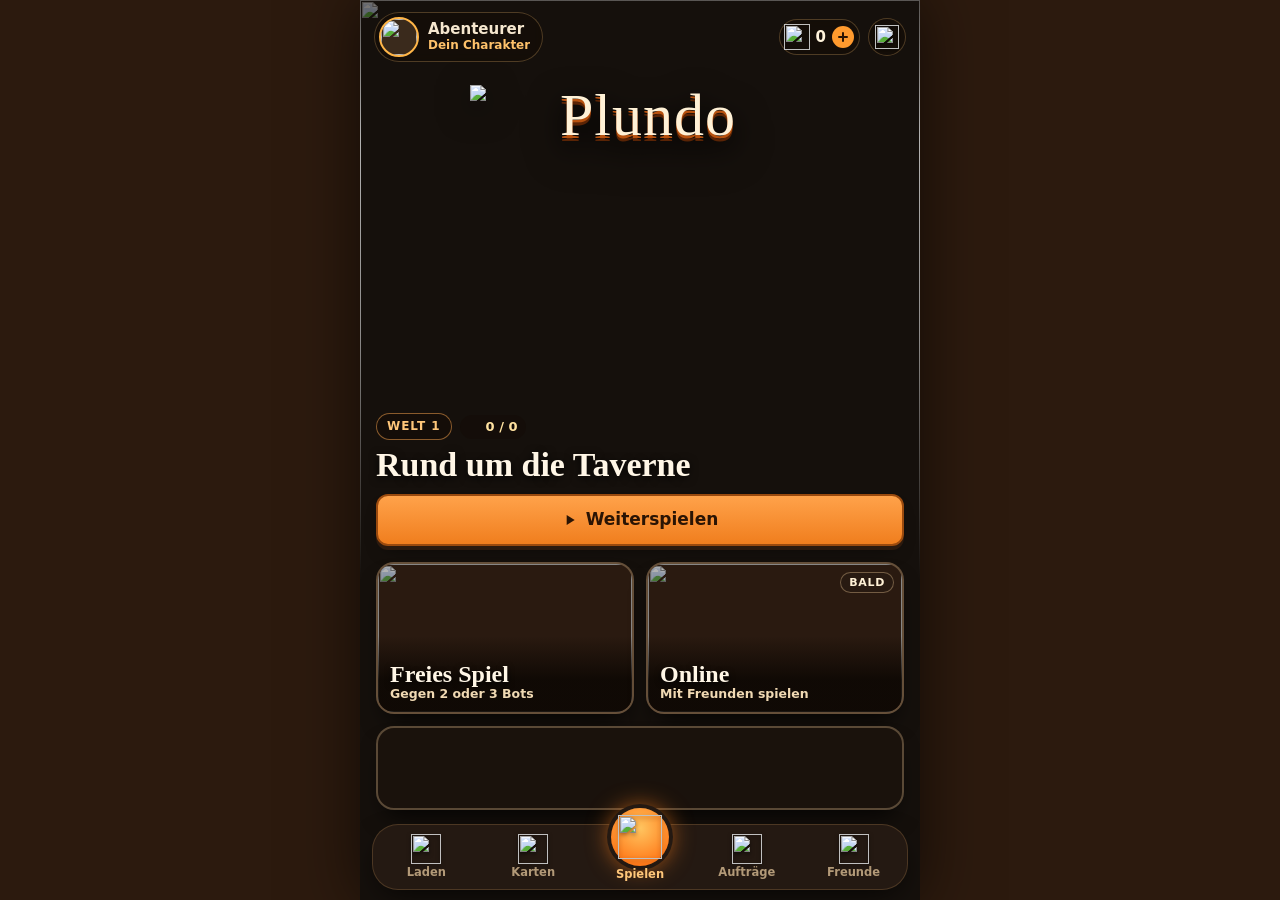
==== spiel/index.html @ a1816942 "Storymodus PC: höchstens drei Welten nebeneinander, Rest per Scrollen; Tablet im Querformat nutzt di" ====
<!DOCTYPE html>
<html lang="de">
<head>
<meta charset="utf-8">
<meta name="viewport" content="width=device-width, initial-scale=1, viewport-fit=cover">
<script>
/* Tablet im Querformat: so tun, als wäre der Bildschirm 1400 px breit, dann greift die PC-Ansicht und alles wird passend verkleinert.
   Hochformat und Handys bleiben bei der normalen Breite. Zum Abschalten: localStorage loota.tabpc = "0" */
(function () {
  var m = document.querySelector('meta[name=viewport]'), base = m.content;
  function fit() {
    var off = false; try { off = localStorage.getItem('loota.tabpc') === '0'; } catch (e) {}
    var s1 = Math.min(screen.width, screen.height), s2 = Math.max(screen.width, screen.height);
    var tablet = !off && matchMedia('(pointer: coarse)').matches && s1 >= 600 && s2 >= 900 && s2 < 1400;
    var land = matchMedia('(orientation: landscape)').matches;
    var want = tablet && land ? 'width=1400, viewport-fit=cover' : base;
    if (m.content !== want) m.content = want;
    document.documentElement.classList.toggle('tabpc', tablet && land);
  }
  fit(); addEventListener('orientationchange', function () { setTimeout(fit, 60); }); addEventListener('resize', fit);
})();
</script>
<meta name="theme-color" content="#15100c">
<meta name="mobile-web-app-capable" content="yes">
<meta name="apple-mobile-web-app-capable" content="yes">
<meta name="apple-mobile-web-app-status-bar-style" content="black-translucent">
<meta name="apple-mobile-web-app-title" content="Plundo">
<meta name="description" content="Fantasy-Kartenspiel gegen Bots: Monster besiegen, Beute machen, Stufe 10 erreichen.">
<link rel="manifest" href="manifest.webmanifest">
<link rel="icon" type="image/png" href="app-icons/icon-192.png">
<link rel="apple-touch-icon" href="app-icons/apple-touch-icon.png">
<title>Plundo</title>
<link rel="stylesheet" href="css/app.css">
</head>
<body>
<div id="app">
  <nav class="wnav" id="wnav" aria-label="Bereiche" hidden></nav>
  <div class="tide" aria-hidden="true"><i></i></div>

  <!-- ============ Startbildschirm ============ -->
  <section id="scr-title" class="screen" aria-label="Startbildschirm">
    <div class="t-hero" aria-hidden="true"><img id="t-map" src="art/karte-welt1.webp" alt=""></div>
    <canvas id="motes" aria-hidden="true"></canvas>
    <header class="t-top">
      <button class="t-me" type="button" data-go="profile" aria-label="Dein Charakter"><span class="t-pt" id="t-pt"><img src="icons/portrait-du.png" alt=""></span><span class="t-who"><b id="t-name">Abenteurer</b><small id="t-title">Dein Charakter</small></span></button>
      <div class="t-right">
        <button class="t-coins" type="button" data-go="shop" aria-label="Münzen, zum Krämerladen"><img src="icons/muenze-voll.png" alt=""><b id="shop-info">0</b><span class="t-plus" aria-hidden="true"><svg viewBox="0 0 12 12"><path d="M6 2v8M2 6h8" /></svg></span></button>
        <button class="t-gear" type="button" data-go="settings" aria-label="Optionen"><img src="icons/nav-optionen.png" alt=""></button>
      </div>
    </header>
    <h1 class="t-logo"><img src="art/logo-plundo.webp" alt="Plundo" width="1158" height="530"></h1>
    <div class="t-dots" id="t-dots" aria-hidden="true"></div>
    <section class="t-story" aria-label="Storymodus">
      <div class="t-chips"><span class="t-world" id="t-world">Welt 1</span><span class="t-stars"><img src="icons/stern-voll.png" alt=""><b id="t-stars">0 / 0</b></span></div>
      <button class="t-wbtn" type="button" data-go="story"><span class="t-wname" id="t-wname">Rund um die Taverne</span><span class="t-next" id="story-info"></span></button>
      <button class="t-cta" type="button" data-go="storygo"><svg viewBox="0 0 24 24" aria-hidden="true"><path d="M7 4.5v15l12-7.5z" /></svg><span id="t-cta">Weiterspielen</span></button>
    </section>
    <div class="t-modes" role="radiogroup" aria-label="Spielauswahl: mit dem Spielen-Knopf unten starten">
      <button class="t-card" type="button" role="radio" data-mode="free" aria-checked="true">
        <span class="tc-art tc-free" aria-hidden="true"><img src="art/kachel-frei.webp" alt=""></span>
        <span class="tc-check" aria-hidden="true"><svg viewBox="0 0 24 24"><path d="M5 12.5l4.5 4.5L19 7.5" /></svg></span>
        <span class="tc-txt"><b>Freies Spiel</b><small id="free-info">Gegen 2 oder 3 Bots</small></span>
      </button>
      <button class="t-card" type="button" role="radio" data-mode="online" aria-checked="false">
        <span class="tc-art tc-online" aria-hidden="true"><img src="art/kachel-online.webp" alt=""></span>
        <span class="tc-check" aria-hidden="true"><svg viewBox="0 0 24 24"><path d="M5 12.5l4.5 4.5L19 7.5" /></svg></span>
        <span class="tc-badge">Bald</span>
        <span class="tc-txt"><b>Online</b><small>Mit Freunden spielen</small></span>
      </button>
    </div>
    <button class="t-daily" type="button" data-go="daily" id="t-daily"></button>
    <div class="hub" id="t-hub" hidden></div>
    <nav class="t-nav" aria-label="Bereiche">
      <button type="button" data-go="shop"><img src="icons/nav-laden.png" alt="">Laden</button>
      <button type="button" data-go="cards"><img src="icons/nav-karten.png" alt="">Karten</button>
      <button type="button" class="on" data-go="playnow" id="tn-play" aria-label="Spielen: Freies Spiel starten"><span class="tn-play"><img src="icons/phase-tuer.png" alt=""></span>Spielen</button>
      <button type="button" data-go="daily"><span class="tn-dot" id="tn-daily" hidden></span><img src="icons/nav-auftraege.png" alt="">Aufträge</button>
      <button type="button" data-go="online"><img src="icons/nav-freunde.png" alt="">Freunde</button>
    </nav>
  </section>

  <!-- ============ Storymodus ============ -->
  <section id="scr-story" class="screen" aria-label="Storymodus" hidden>
    <header class="bar"><button class="iconbtn" type="button" data-back aria-label="Zurück"><svg viewBox="0 0 24 24"><path d="M15 5l-7 7 7 7" /></svg></button><h2>Storymodus</h2><span class="st-coins" id="st-coins"></span></header>
    <div class="content st-content"><div class="panel st-head" id="st-head"></div><div class="smap" id="st-map"></div></div>
    <aside class="st-side" id="st-side" aria-label="Station"></aside>
  </section>

  <!-- ============ Freies Spiel ============ -->
  <section id="scr-setup" class="screen" aria-label="Freies Spiel" hidden>
    <header class="bar"><button class="iconbtn" type="button" data-back aria-label="Zurück"><svg viewBox="0 0 24 24"><path d="M15 5l-7 7 7 7" /></svg></button><h2>Freies Spiel</h2></header>
    <div class="content">
      <div class="panel">
        <h3 class="lbl">Mitspieler</h3>
        <div class="seg big" data-set="bots">
          <button type="button" data-v="2"><span class="pts"><img src="icons/portrait-berta.png" alt=""><img src="icons/portrait-kalle.png" alt=""></span>2 Bots</button>
          <button type="button" data-v="3"><span class="pts"><img src="icons/portrait-berta.png" alt=""><img src="icons/portrait-kalle.png" alt=""><img src="icons/portrait-uschi.png" alt=""></span>3 Bots</button>
        </div>
        <div class="foes" id="setup-foes"></div>
      </div>
      <div class="panel">
        <h3 class="lbl">Schwierigkeit</h3>
        <div class="seg" data-set="diff">
          <button type="button" data-v="gemuetlich">Gemütlich</button>
          <button type="button" data-v="normal">Normal</button>
          <button type="button" data-v="gnadenlos">Gnadenlos</button>
        </div>
        <p class="hint" id="diff-hint"></p>
      </div>
      <div class="panel">
        <h3 class="lbl">Länge der Partie</h3>
        <label class="slider goal"><span>Gewonnen hat, wer zuerst <b id="goal-val">Stufe 10</b> erreicht</span><input type="range" min="2" max="10" step="1" data-range="goal" aria-label="Siegstufe"></label>
        <p class="hint" id="goal-hint"></p>
      </div>
      <div class="panel">
        <h3 class="lbl">Deck</h3>
        <button type="button" class="btn deckbtn" data-go="cards" id="setup-deck">Empfohlen</button>
      </div>
      <div class="panel s-tisch">
        <h3 class="lbl">Spieltisch</h3>
        <div class="st-pick" id="setup-table"></div>
      </div>
      <div class="panel">
        <h3 class="lbl">Tempo der Bots</h3>
        <div class="seg" data-set="speed">
          <button type="button" data-v="manuell">Manuell</button>
          <button type="button" data-v="langsam">Langsam</button>
          <button type="button" data-v="normal">Normal</button>
          <button type="button" data-v="schnell">Schnell</button>
        </div>
      </div>
      <div class="panel">
        <h3 class="lbl">Lernhilfen</h3>
        <div class="trow"><span>Zug-Empfehlung<small>Schlägt dir bei jeder Entscheidung einen Zug vor.</small></span><button class="switch" type="button" role="switch" data-toggle="advice" aria-label="Zug-Empfehlung"></button></div>
        <div class="trow"><span>Tipps und Regeln<small>Erklärt in den Notizen, welche Regel gerade greift.</small></span><button class="switch" type="button" role="switch" data-toggle="coach" aria-label="Tipps und Regeln"></button></div>
      </div>
    </div>
    <div class="footbtn"><button class="btn primary" type="button" data-go="start">Los geht’s!</button></div>
  </section>

  <!-- ============ Spiel ============ -->
  <section id="scr-game" class="screen" aria-label="Spiel" hidden>
    <header class="topbar">
      <button class="iconbtn" type="button" data-go="pause" aria-label="Menü"><svg viewBox="0 0 24 24"><path d="M4 7h16M4 12h16M4 17h16" /></svg></button>
      <div class="tb-mid" id="tb-mid" role="status"><b class="tb-title" id="tb-title"></b><i class="tb-tide" id="tb-tide" aria-hidden="true" hidden></i><i class="tb-sep" aria-hidden="true"></i><div class="phasedots" id="phasedots"></div></div>
      <button class="iconbtn" type="button" data-go="log" aria-label="Spielleiter-Notizen"><svg viewBox="0 0 24 24"><path d="M7 3h9l3 3v15H7z M10 9h6 M10 13h6 M10 17h4" /></svg><span class="badge" id="log-badge" hidden></span></button>
      <button class="iconbtn" type="button" data-go="sound" aria-label="Ton an oder aus" id="btn-sound"></button>
    </header>
    <div class="opps" id="opps"></div>
    <div class="table" id="table"></div>
    <div class="act" id="act" aria-live="polite"></div>
    <div class="mebar" id="mebar"></div>
    <div class="hand" id="hand" aria-label="Deine Hand"></div>
    <div class="wopps" id="wopps" aria-label="Gegner"></div>
    <aside class="wlog" id="wlog" aria-label="Spielleiter-Notizen"></aside>
    <aside class="wside" aria-label="Deine Figur"><div id="wfight"></div><div id="wme"></div></aside>
    <div class="wpile" id="wpile"></div>
    <div class="tide gtide" aria-hidden="true"><i></i></div>
    <div class="gphase" id="gphase" aria-label="Phasen deines Zugs"></div>
    <div class="gdeck" id="gdeck"></div>
    <div class="geq" id="geq" aria-label="Deine Ausrüstung"></div>
    <div class="gme" id="gme"></div>
    <div class="wprev" id="wprev" aria-hidden="true"></div>
    <div class="tutdim" id="tutdim" hidden><i></i></div>
    <div class="tutor" id="tutor" hidden aria-live="polite"></div>
  </section>

  <!-- ============ Einstellungen ============ -->
  <section id="scr-settings" class="screen" aria-label="Einstellungen" hidden>
    <header class="bar"><button class="iconbtn" type="button" data-back aria-label="Zurück"><svg viewBox="0 0 24 24"><path d="M15 5l-7 7 7 7" /></svg></button><h2>Optionen</h2></header>
    <div class="content">
      <div class="panel s-klang">
        <h3 class="lbl">Klang</h3>
        <div class="trow"><span>Musik</span><button class="switch" type="button" role="switch" data-toggle="music" aria-label="Musik"></button></div>
        <label class="slider"><span>Lautstärke Musik</span><input type="range" min="0" max="1" step="0.05" data-range="mvol" aria-label="Lautstärke Musik"></label>
        <div class="trow"><span>Soundeffekte</span><button class="switch" type="button" role="switch" data-toggle="sfx" aria-label="Soundeffekte"></button></div>
        <label class="slider"><span>Lautstärke Effekte</span><input type="range" min="0" max="1" step="0.05" data-range="svol" aria-label="Lautstärke Effekte"></label>
        <div class="trow" id="row-vibrate"><span>Vibration</span><button class="switch" type="button" role="switch" data-toggle="vibrate" aria-label="Vibration"></button></div>
        <p class="hint">Am iPhone schaltet der Lautlos-Schalter auch die Musik der App stumm.</p>
      </div>
      <div class="panel s-spiel">
        <h3 class="lbl">Spiel</h3>
        <div class="trow"><span>Tempo der Bots</span></div>
        <div class="seg" data-set="speed">
          <button type="button" data-v="manuell">Manuell</button>
          <button type="button" data-v="langsam">Langsam</button>
          <button type="button" data-v="normal">Normal</button>
          <button type="button" data-v="schnell">Schnell</button>
        </div>
        <div class="trow"><span>Zug-Empfehlung</span><button class="switch" type="button" role="switch" data-toggle="advice" aria-label="Zug-Empfehlung"></button></div>
        <div class="trow"><span>Tipps und Regeln</span><button class="switch" type="button" role="switch" data-toggle="coach" aria-label="Tipps und Regeln"></button></div>
        <div class="trow"><span>Handkarten der Bots zeigen<small>Zum Lernen, wie die Bots denken.</small></span><button class="switch" type="button" role="switch" data-toggle="open" aria-label="Handkarten der Bots zeigen"></button></div>
        <div class="trow"><span>Effekte reduzieren<small>Weniger Bewegung und Animationen.</small></span><button class="switch" type="button" role="switch" data-toggle="reduce" aria-label="Effekte reduzieren"></button></div>
      </div>
      <div class="panel s-stand">
        <h3 class="lbl">Spielstand</h3>
        <p class="hint" id="save-info">Kein gespeichertes Spiel.</p>
        <button class="btn small danger" type="button" data-go="delsave">Spielstand löschen</button>
      </div>
      <div class="panel s-test">
        <h3 class="lbl">Testphase</h3>
        <div class="trow"><span>Stationen überspringen</span><button class="switch" type="button" role="switch" data-toggle="test" aria-label="Stationen überspringen"></button></div>
        <p class="hint">Im Storymodus bekommt jede Station einen Knopf zum Überspringen, auch gesperrte. Übersprungene Stationen zählen mit allen Sternen.</p>
        <button class="btn small danger" type="button" data-go="resetstory">Storymodus zurücksetzen</button>
        <div class="trow"><span>Auftrags-Serie<small id="cheat-streak">Aktuell 0 Tage</small></span></div>
        <div class="btnrow2"><button class="btn small" type="button" data-go="streakplus">Serie +1 Tag</button><button class="btn small" type="button" data-go="streakreset">Serie auf 0</button></div>
        <p class="hint">Am 3. Tag gibt es eine Holztruhe, alle 7 Tage eine Goldtruhe. So kannst du die Truhen ausprobieren.</p>
        <div class="trow"><span>Kaufwelten<small id="cheat-buy">Noch nichts freigeschaltet</small></span></div>
        <div class="btnrow2"><button class="btn small" type="button" data-go="unlockall">Alles freischalten</button><button class="btn small" type="button" data-go="buyreset">Käufe zurücksetzen</button></div>
        <div class="trow"><span>Krämerladen<small>Würfelt das heutige Angebot neu</small></span><button class="btn small" type="button" data-go="shopreroll">Neu bestücken</button></div>
        <p class="hint">„Alles freischalten“ kauft alle Welten, schließt jede Station mit allen Sternen ab und schaltet Decks, Tische, Musik, Titel, Rahmen und Porträts frei. Zurück geht es mit „Storymodus zurücksetzen“ und „Käufe zurücksetzen“.</p>
      </div>
      <div class="panel about">
        <h3 class="lbl">Über die App</h3>
        <p>Plundo <span id="app-version"></span>. Ein Hobbyprojekt: Alle Karten, Texte, Grafiken und Klänge sind eigens für dieses Spiel entstanden.</p>
        <p id="install-hint" class="hint"></p>
        <button class="btn small" type="button" id="btn-install" hidden>Als App installieren</button>
        <p class="legal-links"><a href="../datenschutz.html">Datenschutz</a> · <a href="../impressum.html">Impressum</a></p>
      </div>
      <div class="panel s-konto">
        <h3 class="lbl">Konto</h3>
        <button type="button" class="set-acct" id="set-acct" data-acct="open"></button>
      </div>
    </div>
  </section>

  <!-- ============ Regeln ============ -->
  <section id="scr-shop" class="screen" aria-label="Krämerladen" hidden>
    <header class="bar"><button class="iconbtn" type="button" data-back aria-label="Zurück"><svg viewBox="0 0 24 24"><path d="M15 5l-7 7 7 7" /></svg></button><h2>Krämerladen</h2></header>
    <div class="content shoppage" id="shop-page"></div>
  </section>
  <section id="scr-rules" class="screen" aria-label="Spielregeln" hidden>
    <header class="bar"><button class="iconbtn" type="button" data-back aria-label="Zurück"><svg viewBox="0 0 24 24"><path d="M15 5l-7 7 7 7" /></svg></button><h2>Spielregeln</h2></header>
    <div class="content rules">
      <div class="rules-side">
      <div class="panel quizcta"><div><b>Probespiel mit Hilde</b><span>Eine kurze Übungspartie, in der Hilde jeden Schritt erklärt.</span></div><button class="btn" type="button" data-go="tutorial">Starten</button></div>
      <div class="panel quizcta"><div><b>Regel-Quiz</b><span>Zehn Fragen: Wie sicher sitzen die Regeln?</span></div><button class="btn primary" type="button" data-go="quiz">Starten</button></div>
      <div class="rules-search panel"><label class="rs-label" for="rules-q">Regel nachschlagen</label><input id="rules-q" class="rs-input" type="search" placeholder="z. B. Rucksack, Gleichstand, Kobold" autocomplete="off" enterkeyhint="search"><p class="rs-none hint" hidden>Dazu steht hier nichts. Versuch ein anderes Wort.</p></div>
      <nav class="rules-toc" id="rules-toc" aria-label="Inhalt"></nav>
      </div>
      <div class="rules-main">
<details class="rule panel" open data-k="schnellstart überblick ziel kurz"><summary>Schnellstart</summary><div class="rule-body">
      <p>Wer zuerst <b>Stufe 10</b> erreicht, gewinnt. Die letzte Stufe gibt es nur für einen <b>Sieg über ein Monster</b>.</p>
      <p>In jedem Zug öffnest du eine Tür. Dahinter wartet oft ein Monster. Ist deine <b>Kampfstärke höher</b> als das Monster, steigst du auf und bekommst Schätze. Sonst musst du weglaufen.</p>
      <p>Mit Gegenständen wirst du stärker, mit Volk und Klasse bekommst du Fähigkeiten. Die anderen dürfen dir in jedem Kampf dazwischenfunken, und du ihnen.</p>
      <p>Alle starten auf Stufe 1 als Mensch ohne Klasse. Die Starthand wird <b>gedraftet</b>: Jeder bekommt 4 Türkarten, nimmt eine davon und gibt den Rest weiter, bis jeder 4 hat. Danach geht es genauso mit 4 Schatzkarten in die andere Richtung. Völker, Klassen und Gegenstände darfst du sofort auslegen.</p></div></details>
<details class="rule panel" data-k="zug phase tür öffnen monster herausfordern raum durchsuchen trinkgeld handkarten limit"><summary>Dein Zug</summary><div class="rule-body"><ol class="phase-list">
        <li><div><b>Tür öffnen.</b> Die oberste Türkarte wird offen aufgedeckt. Monster: sofort Kampf. Fluch: trifft dich sofort. Alles andere kommt auf die Hand.</div></li>
        <li><div><b>Monster herausfordern.</b> Kein Kampf hinter der Tür? Dann darfst du ein Monster von deiner Hand bekämpfen.</div></li>
        <li><div><b>Raum durchsuchen.</b> Wenn du nicht gekämpft hast: 1 Türkarte verdeckt auf die Hand.</div></li>
        <li><div><b>Abgabe.</b> Mehr als 5 Handkarten? Den Überschuss bekommt, wer die niedrigste Stufe hat. Haben das mehrere, wird reihum verteilt. Bist du selbst (mit) am niedrigsten, legst du ihn ab.</div></li>
      </ol>
      <p class="hint">Gegenstände im Rucksack zählen nicht als Handkarten. Lege vor der Abgabe aus, was du behalten willst.</p></div></details>
<details class="rule panel" data-k="kampf kampfstärke gleichstand sieg schätze stufe monsterstärke"><summary>Kampf</summary><div class="rule-body"><ul>
        <li><b>Kampfstärke</b> = Stufe + Boni der ausgerüsteten Gegenstände + Einmal-Effekte. Der Rucksack zählt nicht.</li>
        <li><b>Monsterstärke</b> = Stufe + Launen + Boni des Monsters (z. B. „+2 gegen Elfen“) + Einmal-Gegenstände für das Monster.</li>
        <li>Höher als das Monster: Sieg. <b>Gleichstand ist eine Niederlage.</b></li>
        <li>Sieg: meist 1 Stufe (große Monster 2) und so viele Schätze, wie auf der Karte stehen. Allein ziehst du sie verdeckt.</li>
        <li>Mehrere Monster in einem Kampf: Stufen und Schätze zählen zusammen.</li>
      </ul></div></details>
<details class="rule panel" data-k="hilfe helfer beute schätze teilen abwechselnd wählen angebot"><summary>Hilfe holen und Beute teilen</summary><div class="rule-body"><ul>
        <li>Genau <b>1 Mitspieler</b> darf helfen, meist gegen ein Angebot an Schätzen. Seine Kampfstärke zählt dazu.</li>
        <li>Aufsteigen tust nur du.</li>
        <li>Mit Helfer werden die Schätze <b>offen</b> gezogen. Der <b>Helfer wählt zuerst</b>, dann wählt ihr abwechselnd, bis er die abgemachte Zahl hat. Der Rest gehört dir.</li>
        <li>Monster-Boni gelten auch, wenn nur der Helfer betroffen ist. Ein Elf als Helfer macht die Stechmücken also stärker.</li>
        <li>Verliert ihr, muss auch der Helfer weglaufen.</li>
      </ul></div></details>
<details class="rule panel" data-k="eingreifen launen stinksauer winzig riesenhaft einmal gegenstände trank hinterhalt monster fremder kampf"><summary>Eingreifen</summary><div class="rule-body"><ul>
        <li>In jeden Kampf dürfen alle eingreifen, auch in fremde.</li>
        <li><b>Launen</b> (z. B. „Stinksauer“, „Winzig“) spielt jeder auf ein Monster. Sie ändern seine Stärke und meist auch die Zahl der Schätze.</li>
        <li><b>Einmal-Gegenstände</b> (Tränke & Co.) gehen direkt von der Hand, für eine Seite deiner Wahl. Manche nur für die kämpfende Seite.</li>
        <li><b>Hinterhalt:</b> Zusammen mit einem Monster von deiner Hand in einen fremden Kampf spielen. Das Monster kämpft mit.</li>
        <li>Flüche von der Hand gehen jederzeit, auf jeden.</li>
        <li>Nach einem Eingriff darf die kämpfende Seite reagieren.</li>
      </ul></div></details>
<details class="rule panel" data-k="weglaufen flucht würfel pech niederlage nebelpulver verfolgt niemanden"><summary>Weglaufen und Pech</summary><div class="rule-body"><ul>
        <li>Verloren? Jeder Beteiligte würfelt <b>pro Monster</b> einen W6. <b>Ab 5</b> entkommst du.</li>
        <li>Gegenstände, Monster und Weltregeln ändern den Wurf.</li>
        <li>„Verfolgt niemanden bis Stufe X“: Bis zu dieser Stufe entkommst du ohne Würfeln.</li>
        <li><b>Nebelpulver:</b> Du entkommst ohne Würfeln, vor allen Monstern des Kampfes.</li>
        <li>Misslingt die Flucht, trifft dich das <b>Pech</b> auf der Monsterkarte.</li>
        <li>Unter Stufe 1 kann niemand fallen.</li>
      </ul></div></details>
<details class="rule panel" data-k="ausrüstung rucksack anlegen kopf rüstung schuhe hände sperrig sperrige gegenstände voll"><summary>Ausrüstung und Rucksack</summary><div class="rule-body"><ul>
        <li>Gleichzeitig nutzbar: 1 Kopfbedeckung, 1 Rüstung, 1 Schuhwerk und 2 Hände (zwei Einhand- oder ein Zweihand-Gegenstand). Gegenstände ohne Platz: beliebig viele.</li>
        <li><b>Sperrige Gegenstände:</b> nur einer, Zwerge dürfen beliebig viele haben. Das gilt für Ausrüstung und Rucksack zusammen.</li>
        <li>Was du gerade nicht nutzt, kommt in den <b>Rucksack</b>: höchstens <b>3 Gegenstände</b>, beim Zwerg 5. Dort bringt es keinen Bonus.</li>
        <li>Belegst du einen Platz neu, wandert der alte Gegenstand in den Rucksack. Ist der voll, kommt er auf die Hand.</li>
        <li>Manche Gegenstände wirken nur mit dem passenden Volk oder der passenden Klasse.</li>
        <li>Anlegen und Tauschen nur im eigenen Zug und nicht im Kampf.</li>
      </ul></div></details>
<details class="rule panel" data-k="verkaufen gold goldbeutel 1000 stufe kaufen wechselgeld kobold hehler"><summary>Verkaufen und Goldbeutel</summary><div class="rule-body"><ul>
        <li>Gegenstände und Einmal-Gegenstände kannst du verkaufen. Der Wert steht auf der Karte.</li>
        <li>Je <b>1.000 Gold</b> gibt es <b>1 Stufe</b>.</li>
        <li>Was übrig bleibt, kommt in deinen <b>Goldbeutel</b> und zählt beim nächsten Verkauf mit.</li>
        <li>Nur im eigenen Zug, nicht im Kampf, und nie für die Siegstufe.</li>
        <li>Kobolde bekommen einmal pro Zug 200 Gold extra. Hehler verkaufen auch Flüche und Launen, für je 200 Gold.</li>
      </ul></div></details>
<details class="rule panel" data-k="stufenkarte stufenkarten siegstufe stufe 10 9"><summary>Stufenkarten und Siegstufe</summary><div class="rule-body"><ul>
        <li>Eine Stufenkarte bringt 1 Stufe. Spielen darfst du sie im eigenen Zug, nicht im Kampf.</li>
        <li>Verkaufen, Stufenkarten und die Pilzpfanne bringen dich höchstens auf Stufe 9.</li>
        <li>Die letzte Stufe gibt es nur für einen Monstersieg. In Boss-Stationen gewinnt, wer den Boss besiegt.</li>
      </ul></div></details>
<details class="rule panel" data-k="fluch flüche verdeckt offen glücksamulett"><summary>Flüche</summary><div class="rule-body"><ul>
        <li>Beim Öffnen der Tür aufgedeckt: Der Fluch trifft dich.</li>
        <li>Verdeckt gezogen (Raum durchsuchen, Schätze): Er kommt auf deine Hand. Du darfst ihn jederzeit auf irgendwen spielen.</li>
        <li>Verlangt der Fluch etwas, das das Opfer nicht hat, passiert nichts.</li>
        <li>Das <b>Glücksamulett</b> wehrt einen Fluch ab.</li>
      </ul></div></details>
<details class="rule panel" data-k="tod tot sterben"><summary>Tod</summary><div class="rule-body"><p>Du behältst Stufe, Volk und Klasse. Deine Handkarten werden abgelegt. Von deinen Gegenständen nimmt sich <b>jeder andere einen</b>, die höchste Stufe zuerst; der Rest wird abgelegt. Zu Beginn deines nächsten Zuges ziehst du 4 Tür- und 4 Schatzkarten.</p></div></details>
<details class="rule panel" data-k="völker volk klassen klasse fähigkeit elf zwerg kobold mensch krieger zauberer hehler exorzist pirat gegenzauber"><summary>Völker und Klassen</summary><div class="rule-body"><p>Höchstens 1 Volk und 1 Klasse, jederzeit ablegbar. Eine neue Karte ersetzt die alte. Ohne Volkskarte bist du Mensch, ohne Fähigkeit.</p>
      <table class="rc-table"><thead><tr><th>Karte</th><th>Was sie kann</th></tr></thead><tbody>
        <tr><td>Elf</td><td>Scharfe Augen: Durchsuchst du den Raum, ziehst du 2 Karten und behältst 1.</td></tr>
        <tr><td>Zwerg</td><td>Beliebig viele Sperrige Gegenstände. Rucksack 5 statt 3.</td></tr>
        <tr><td>Kobold</td><td>Feilschen: Einmal pro Zug bringt ein Verkauf 200 Gold extra.</td></tr>
        <tr><td>Krieger</td><td>Allein stark: Ohne Helfer +3 im Kampf.</td></tr>
        <tr><td>Zauberer</td><td>Gegenzauber: Einmal pro Kampf 2 Karten abwerfen und eine Laune oder einen Einmal-Gegenstand gegen dich aufheben. Nach einem misslungenen Fluchtwurf bis zu 3 Karten abwerfen, je +1.</td></tr>
        <tr><td>Hehler</td><td>Verkauft auch Flüche und Launen, für je 200 Gold.</td></tr>
        <tr><td>Exorzist</td><td>Gegen Untote +3. Untote verfolgen ihn beim Weglaufen nie.</td></tr>
        <tr><td>Pirat</td><td>Nur auf hoher See. Gewinnt er ohne Helfer, zieht er 1 Schatz mehr. Bei Seegang gibt er keine Karte ab.</td></tr>
      </tbody></table></div></details>
<details class="rule panel" data-k="tipps tipp strategie"><summary>Tipps</summary><div class="rule-body"><ul>
        <li>Rüste alles aus, bevor du die Tür öffnest.</li>
        <li>Fordere nur Monster heraus, die du mit Puffer schlägst. Die anderen greifen ein.</li>
        <li>Hebe Launen und Tränke für den Moment auf, in dem jemand kurz vor Stufe 10 steht.</li>
        <li>Lege vor der Abgabe Gegenstände aus oder in den Rucksack, sonst verschenkst du sie.</li>
        <li>Wer vorne liegt, wird von allen gebremst. Biete Beute an, wenn du Hilfe brauchst.</li>
      </ul></div></details>

      </div>
    </div>
  </section>

  <!-- ============ Charakter ============ -->
  <section id="scr-profile" class="screen" aria-label="Dein Charakter" hidden>
    <header class="bar"><button class="iconbtn" type="button" data-back aria-label="Zurück"><svg viewBox="0 0 24 24"><path d="M15 5l-7 7 7 7" /></svg></button><h2>Dein Charakter</h2></header>
    <div class="content">
      <div class="pf-side">
      <div class="panel pf-hero" id="pf-hero"></div>
      <div class="pf-stats" id="pf-stats"></div>
      <button class="panel pf-acct" id="pf-acct" type="button" data-acct="open"></button>
      <button class="panel pf-shoplink" type="button" data-go="shop"><img src="icons/nav-laden.png" alt=""><span><b>Krämerladen</b><span>Porträts, Rahmen, Titel und Hintergründe gegen Münzen. Jeden Tag ein neues Angebot.</span></span></button>
      <div class="panel pf-sec">
        <label class="lbl" for="pf-name">Profilname</label>
        <input id="pf-name" class="pf-input" type="text" maxlength="16" autocomplete="nickname" spellcheck="false" placeholder="Wie sollen dich die anderen nennen?">
        <p class="hint" id="pf-name-hint">2 bis 16 Zeichen. Später kann das dein Name für Partien gegen andere sein.</p>
      </div>
      </div>
      <div class="pf-main">
      <div class="panel pf-pager" id="pf-filter" role="group" aria-label="Optik nach Herkunft durchblättern"></div>
      <div class="panel pf-sec">
        <h4 class="lbl">Titel</h4>
        <div class="pf-titles" id="pf-titles"></div>
      </div>
      <div class="panel pf-sec">
        <h4 class="lbl">Porträt</h4>
        <div class="pf-grid" id="pf-portraits"></div>
        <p class="hint">Nur die Optik. Volk und Klasse bestimmen im Spiel weiter deine Karten.</p>
      </div>
      <div class="panel pf-sec">
        <h4 class="lbl">Rahmen</h4>
        <div class="pf-frames" id="pf-frames"></div>
      </div>
      <div class="panel pf-sec">
        <h4 class="lbl">Hintergrund</h4>
        <div class="pf-bgs" id="pf-bgs"></div>
        <p class="hint">Liegt hinter deinem Porträt im Spiel, in deinem Profil und hier oben.</p>
      </div>
      </div>
    </div>
  </section>

  <!-- ============ Karten ============ -->
  <section id="scr-cards" class="screen" aria-label="Kartenübersicht" hidden>
    <header class="bar"><button class="iconbtn" type="button" data-back aria-label="Zurück"><svg viewBox="0 0 24 24"><path d="M15 5l-7 7 7 7" /></svg></button><h2>Karten &amp; Deck</h2></header>
    <div class="content"><div class="cd-side"><div class="panel quizcta"><div><b>Regeln und Probespiel</b><span>Wie eine Runde abläuft, Hildes Übungspartie und das Regel-Quiz.</span></div><button class="btn" type="button" data-go="rules">Öffnen</button></div><div class="panel deckp" id="deck-panel"></div></div><div class="cd-main"><div class="chips cfilter" id="card-filter"></div><div class="cgrid" id="card-grid"></div></div></div>
  </section>

  <!-- ============ Quiz ============ -->
  <section id="scr-quiz" class="screen" aria-label="Regel-Quiz" hidden>
    <header class="bar"><button class="iconbtn" type="button" data-back aria-label="Zurück"><svg viewBox="0 0 24 24"><path d="M15 5l-7 7 7 7" /></svg></button><h2>Regel-Quiz</h2></header>
    <div class="content" id="quiz"></div>
  </section>
</div>

<div id="sheetwrap" aria-hidden="true"><div class="backdrop" data-sheetclose></div><div class="sheet" id="sheet" role="dialog" aria-modal="true"></div></div>
<div id="diceov" class="diceov" hidden><img id="dice-img" src="icons/wuerfel-1.png" alt=""><div class="cap" id="dice-cap"></div></div>
<canvas id="fxcanvas" aria-hidden="true"></canvas>

<script src="js/engine.js"></script>
<script src="js/story.js"></script>
<script src="js/audio.js"></script>
<script src="js/ui.js"></script>
<script src="js/cloud.js"></script>
<script src="js/billing.js"></script>
</body>
</html>
---- spiel/css/app.css ----
/* Plundo · Handy-App
   Bildwelt: Tavernentisch aus dunklem Holz, Karten und Tafeln aus Pergament, Messing und Siegellack als Akzente. */
@font-face{font-family:'Grenze Gotisch';src:url(../fonts/grenze-gotisch-latin-700-normal.woff2) format('woff2');font-weight:700;font-display:swap}
@font-face{font-family:'Alegreya Sans';src:url(../fonts/alegreya-sans-latin-400-normal.woff2) format('woff2');font-weight:400;font-display:swap}
@font-face{font-family:'Alegreya Sans';src:url(../fonts/alegreya-sans-latin-500-normal.woff2) format('woff2');font-weight:500;font-display:swap}
@font-face{font-family:'Alegreya Sans';src:url(../fonts/alegreya-sans-latin-700-normal.woff2) format('woff2');font-weight:700;font-display:swap}
@font-face{font-family:'Alegreya Sans';src:url(../fonts/alegreya-sans-latin-800-normal.woff2) format('woff2');font-weight:800;font-display:swap}
@font-face{font-family:'Kalam';src:url(../fonts/kalam-latin-400-normal.woff2) format('woff2');font-weight:400;font-display:swap}
@font-face{font-family:'Kalam';src:url(../fonts/kalam-latin-700-normal.woff2) format('woff2');font-weight:700;font-display:swap}

:root{
  --wood:#4a2f1b; --wood-dark:#2c1a0e;
  --on-wood:#f1e3c4; --on-wood-muted:#cdb48e;
  --paper:#ead9b4; --card:#f6ead0; --card-hi:#fbf3df;
  --ink:#3b2a1c; --muted:#76604b; --line:#c9b088; --edge:#6e4c2c;
  --red:#9e2a22; --red-hi:#b8382c; --gold:#c08f32; --good:#3d6a2a;
  --k-monster:#9e2a22; --k-curse:#6b3a7a; --k-race:#3d6a2a; --k-class:#2f5d7a;
  --k-enh:#b0581c; --k-wander:#7a5230; --k-item:#94690f; --k-oneshot:#2a6b66; --k-levelup:#3a5a9a; --k-amulet:#6d6a1f;
  --display:'Grenze Gotisch', Georgia, serif;
  --body:'Alegreya Sans', 'Segoe UI', system-ui, sans-serif;
  --hand:'Kalam', 'Segoe Print', cursive;
  --or-hi:#ffa24a; --or:#f07e1e; --or-edge:#9a4a0e; --or-ink:#2a1404;
  --pop:var(--display);
  --round:var(--body);
  --sat:env(safe-area-inset-top,0px); --sab:env(safe-area-inset-bottom,0px);
  --sal:env(safe-area-inset-left,0px); --sar:env(safe-area-inset-right,0px);
  color-scheme:light;
}
*{box-sizing:border-box;-webkit-tap-highlight-color:transparent}
html,body{margin:0;height:100%;overflow:hidden;overscroll-behavior:none;background:var(--wood-dark)}
body{font:16px/1.4 var(--body);color:var(--ink);-webkit-user-select:none;user-select:none;-webkit-touch-callout:none;touch-action:manipulation;-webkit-text-size-adjust:100%}
button{font:inherit;color:inherit;cursor:pointer}
img{-webkit-user-drag:none;user-select:none}
[hidden]{display:none!important}

/* Holztisch */
#app{position:fixed;inset:0;max-width:560px;margin:0 auto;overflow:hidden;
  background:linear-gradient(rgba(20,10,4,.10),rgba(20,10,4,.10)), url(../art/hintergrund-tisch.webp) center/cover no-repeat, var(--wood-dark);
  box-shadow:0 0 60px rgba(0,0,0,.6)}
.screen{position:absolute;inset:0;display:flex;flex-direction:column;padding:var(--sat) var(--sar) var(--sab) var(--sal)}
.screen.enter{animation:scrIn .3s ease both}
@keyframes scrIn{from{opacity:0;transform:translateY(14px)}to{opacity:1;transform:none}}

/* Pergament */
.panel,.parch{background-color:var(--card);background-image:radial-gradient(ellipse at 50% 35%, rgba(255,251,238,.8), rgba(255,251,238,0) 65%);border:2px solid var(--edge);border-radius:14px;box-shadow:inset 0 0 30px rgba(140,95,40,.18), 0 3px 0 rgba(0,0,0,.3), 0 14px 26px -14px rgba(0,0,0,.8)}
.panel{padding:14px;margin-bottom:12px}

/* Knöpfe */
.btn{appearance:none;display:flex;flex-direction:column;align-items:center;justify-content:center;gap:1px;width:100%;min-height:52px;padding:12px 16px;border:2px solid var(--edge);border-radius:12px;background:linear-gradient(var(--card-hi),var(--card));color:var(--ink);font:800 17px/1.15 var(--body);text-align:center;box-shadow:0 4px 0 var(--wood-dark), 0 10px 18px -10px rgba(0,0,0,.7);transition:transform .08s, box-shadow .08s}
.btn small{font-size:12px;font-weight:600;color:inherit;opacity:.8}
.btn:active{transform:translateY(3px);box-shadow:0 1px 0 var(--wood-dark)}
.btn.primary{background:linear-gradient(var(--red-hi),var(--red));border-color:#5e1812;color:#fbf3df}
.btn.danger{color:var(--red);border-color:var(--red)}
.btn.ghost{background:rgba(0,0,0,.15);border-style:dashed;border-color:rgba(241,227,196,.5);color:var(--on-wood);box-shadow:none}
.btn.small{min-height:42px;padding:8px 12px;font-size:15px;border-radius:10px;box-shadow:0 3px 0 var(--wood-dark)}
.btn:disabled{opacity:.45}
.btn.rec{outline:3px solid #7cc35a;outline-offset:2px}
.btn:focus-visible,.iconbtn:focus-visible,.mc:focus-visible{outline:3px solid #e5b955;outline-offset:2px}
.iconbtn{position:relative;flex:0 0 auto;width:42px;height:42px;display:grid;place-items:center;border-radius:12px;border:2px solid var(--edge);background:linear-gradient(var(--card-hi),var(--card));box-shadow:0 3px 0 var(--wood-dark);padding:0}
.iconbtn:active{transform:translateY(2px);box-shadow:0 1px 0 var(--wood-dark)}
.iconbtn svg{width:22px;height:22px;fill:none;stroke:var(--ink);stroke-width:2.2;stroke-linecap:round;stroke-linejoin:round}
.badge{position:absolute;top:-6px;right:-6px;min-width:19px;height:19px;padding:0 5px;border-radius:10px;background:var(--red);color:#fff;font:800 11px/19px var(--body);text-align:center;border:1.5px solid #fbf3df}

/* ===== Startbildschirm: Welt oben, darunter Spielarten und untere Leiste ===== */
#scr-title{padding:var(--sat) var(--sar) var(--sab) var(--sal);background:#15100c;color:#f6e7cf;font-family:var(--round);overflow:hidden}
#motes{position:absolute;inset:0;width:100%;height:100%;pointer-events:none}
.t-hero{position:absolute;left:0;right:0;top:0;height:min(64%,600px);pointer-events:none}
.t-hero img{width:100%;height:100%;object-fit:cover;display:block;transition:opacity .4s}
.t-hero::after{content:'';position:absolute;inset:0;background:linear-gradient(180deg,rgba(21,16,12,.6) 0%,rgba(21,16,12,.08) 24%,rgba(21,16,12,.3) 58%,#15100c 100%)}
.t-top{position:relative;z-index:2;display:flex;align-items:center;justify-content:space-between;gap:10px;padding:12px 14px 0}
.t-me,.t-coins,.t-gear{background:rgba(21,13,7,.66);border:1px solid rgba(255,200,120,.25);color:#f6e7cf;font-family:var(--round);cursor:pointer;-webkit-backdrop-filter:blur(4px);backdrop-filter:blur(4px)}
.t-me{display:flex;align-items:center;gap:9px;min-width:0;max-width:62%;padding:4px 12px 4px 4px;border-radius:999px}
.t-pt{width:40px;height:40px;flex:0 0 auto;border-radius:50%;border:2px solid var(--fr,#ffb547);overflow:hidden;background:#3a2a1c}
.t-pt img{width:100%;height:100%;object-fit:cover;display:block}
.t-who{display:flex;flex-direction:column;min-width:0;line-height:1.15;text-align:left}
.t-who b{font-weight:800;font-size:15px;white-space:nowrap;overflow:hidden;text-overflow:ellipsis}
.t-who small{font-weight:800;font-size:12px;color:#ffc26b;white-space:nowrap;overflow:hidden;text-overflow:ellipsis}
.t-right{display:flex;align-items:center;gap:8px;flex:0 0 auto}
.t-coins{display:flex;align-items:center;gap:6px;height:36px;padding:0 5px 0 4px;border-radius:999px;font-weight:800;font-size:15px;color:#fff3dc}
.t-coins>img{width:26px;height:26px}
.t-plus{width:22px;height:22px;border-radius:50%;background:#ff9a2e;display:grid;place-items:center}
.t-plus svg{width:12px;height:12px;stroke:#2a1404;stroke-width:2;stroke-linecap:round;fill:none}
.t-gear{width:38px;height:38px;border-radius:50%;display:grid;place-items:center;padding:0}
.t-gear img{width:24px;height:24px;filter:drop-shadow(0 1px 1px rgba(0,0,0,.5))}
.t-logo{position:relative;z-index:1;margin:clamp(6px,2.6vh,24px) 0 0;text-align:center;font:400 clamp(44px,7.4vh,60px)/1 var(--pop);color:#fff1d6;letter-spacing:1px;text-shadow:0 3px 0 #b8520f,0 6px 0 #5a2405,0 10px 24px rgba(0,0,0,.6)}
.t-logo img{display:block;width:min(84%,340px);max-height:15vh;object-fit:contain;height:auto;margin:0 auto;filter:drop-shadow(0 8px 16px rgba(0,0,0,.6))}
.t-story{position:relative;z-index:1;margin-top:auto;padding:0 16px;display:flex;flex-direction:column;gap:8px}
.t-chips{display:flex;align-items:center;gap:8px}
.t-world{padding:4px 10px;border-radius:999px;background:rgba(21,13,7,.6);border:1px solid rgba(255,170,80,.5);font-weight:800;font-size:12px;letter-spacing:.08em;text-transform:uppercase;color:#ffc77a}
.t-stars{display:flex;align-items:center;gap:4px;padding:3px 9px 3px 6px;border-radius:999px;background:rgba(21,13,7,.6);font-weight:800;font-size:13px;color:#ffe2a0}
.t-stars img{width:16px;height:16px}
.t-wbtn{display:flex;flex-direction:column;align-items:flex-start;gap:0;padding:0;border:0;background:none;color:inherit;text-align:left;cursor:pointer;text-shadow:0 2px 8px rgba(0,0,0,.85)}
.t-wname{font:700 34px/1 var(--display);color:#fff6e6}
.t-next{font-weight:800;font-size:15px;color:#f0dcbc}
.t-cta{margin-top:4px;min-height:52px;border:2px solid var(--or-edge);border-radius:12px;background:linear-gradient(var(--or-hi),var(--or));box-shadow:0 4px 0 #2c1a0e,0 10px 18px -10px rgba(0,0,0,.7);display:flex;align-items:center;justify-content:center;gap:8px;color:var(--or-ink);font:800 17px/1.15 var(--body);cursor:pointer;transition:transform .08s,box-shadow .08s}
.t-cta svg{width:16px;height:16px;fill:currentColor}
.t-cta:active{transform:translateY(3px);box-shadow:0 1px 0 #2c1a0e}
.t-card:active,.t-daily:active{transform:scale(.97)}
.t-modes{position:relative;z-index:1;display:grid;grid-template-columns:repeat(2,minmax(0,1fr));gap:12px;padding:16px 16px 0}
.t-card{position:relative;min-width:0;height:clamp(118px,18vh,152px);padding:0;border-radius:18px;overflow:hidden;border:2px solid rgba(255,214,160,.28);background:#2a1a10;box-shadow:0 14px 24px -10px rgba(0,0,0,.8);color:#fff6e6;text-align:left;font-family:var(--round);cursor:pointer;transition:transform .12s,border-color .15s,box-shadow .15s}
.t-card.sel{border-color:#ffb547;box-shadow:0 0 0 3px rgba(255,154,46,.45),0 0 22px rgba(255,140,40,.45),0 14px 24px -10px rgba(0,0,0,.8)}
.tc-art{position:absolute;inset:0;display:block}
.tc-art img{width:100%;height:100%;object-fit:cover;display:block;transition:filter .2s}
.t-card:not(.sel) .tc-art img{filter:brightness(.7) saturate(.8)}
.tc-free img{object-position:50% 60%}
.tc-online img{object-position:50% 40%}
.tc-txt{position:absolute;left:0;right:0;bottom:0;display:flex;flex-direction:column;padding:26px 12px 10px;background:linear-gradient(180deg,rgba(12,7,3,0),rgba(12,7,3,.88) 58%);min-width:0}
.tc-txt b{font:700 24px/1 var(--display);text-shadow:0 2px 6px rgba(0,0,0,.8)}
.tc-txt small{font-weight:800;font-size:12.5px;line-height:1.25;color:#f0d9b3;overflow:hidden;display:-webkit-box;-webkit-line-clamp:2;-webkit-box-orient:vertical}
.tc-check{position:absolute;top:8px;left:8px;z-index:1;width:24px;height:24px;border-radius:50%;background:#ff9a2e;border:2px solid #fff1d6;display:grid;place-items:center;box-shadow:0 2px 6px rgba(0,0,0,.5);opacity:0;transform:scale(.6);transition:opacity .15s,transform .15s}
.tc-check svg{width:14px;height:14px;fill:none;stroke:#2a1404;stroke-width:3;stroke-linecap:round;stroke-linejoin:round}
.t-card.sel .tc-check{opacity:1;transform:none}
.tc-badge{position:absolute;top:8px;right:8px;z-index:1;padding:2px 8px;border-radius:999px;background:rgba(40,28,18,.85);border:1px solid rgba(255,214,160,.35);color:#fff1d6;font-weight:800;font-size:11px;letter-spacing:.06em;text-transform:uppercase}
.t-daily{position:relative;z-index:1;margin:12px 16px 0;display:flex;align-items:center;gap:10px;padding:8px 12px 8px 8px;border-radius:16px;background:#fff4dc;border:2px solid #e9cf9c;box-shadow:inset 0 0 0 3px #fffaf0,0 12px 22px -10px rgba(0,0,0,.8);color:#3a2414;text-align:left;font-family:var(--round);cursor:pointer;transition:transform .12s}
.t-daily .candle{width:48px;height:48px;align-self:center}
.td-main{flex:1;display:flex;flex-direction:column;min-width:0}
.t-daily .sk-track{--ry:30px;height:56px;margin:0 2px 0 0}
.t-nav{position:relative;z-index:2;margin:14px 12px 10px;height:66px;flex:0 0 auto;border-radius:26px;background:#241912;border:1px solid rgba(255,190,110,.18);box-shadow:0 10px 30px -10px rgba(0,0,0,.85);display:grid;grid-template-columns:repeat(5,minmax(0,1fr));align-items:center}
.t-nav button{position:relative;display:flex;flex-direction:column;align-items:center;gap:1px;padding:0;border:0;background:none;color:#b39a78;font:800 11.5px var(--round);cursor:pointer}
.t-nav button>img{width:30px;height:30px;margin-top:-2px;filter:drop-shadow(0 2px 2px rgba(0,0,0,.55));transition:transform .12s}
.t-nav button:active>img{transform:scale(.9)}
.t-nav button.on{color:#ffc77a;font-weight:800}
.t-nav button.on:active .tn-play{transform:scale(.92)}
.tn-play{transition:transform .1s}
.t-logo,.t-chips{cursor:pointer}
.tn-play{width:58px;height:58px;margin-top:-26px;border-radius:50%;background:radial-gradient(circle at 50% 35%,#ffc560,#ff7a1a 75%);box-shadow:0 0 0 4px #241912,0 0 24px rgba(255,130,30,.8);display:grid;place-items:center}
.tn-play img{width:44px;height:44px;object-fit:contain;filter:drop-shadow(0 2px 2px rgba(60,20,0,.45))}
.tn-dot{position:absolute;z-index:2;top:-3px;left:50%;margin-left:7px;width:11px;height:11px;border-radius:50%;background:#ff5a3c;box-shadow:0 0 0 2px #241912}
.tn-dot[hidden]{display:none}
.online-list{margin:0 0 10px;padding-left:20px;display:grid;gap:4px}
@keyframes sway{0%,100%{transform:rotate(-1.5deg)}50%{transform:rotate(1.5deg)}}
@keyframes glow{0%,100%{opacity:.8;transform:scale(.97)}50%{opacity:1;transform:scale(1.03)}}
@keyframes pulse{0%,100%{opacity:.55}50%{opacity:1}}

/* ===== Unterseiten ===== */
.bar{display:flex;align-items:center;gap:12px;padding:10px 14px 8px;color:var(--on-wood)}
.bar h2{flex:1;margin:0;font:700 30px/1 var(--display);text-shadow:0 2px 0 var(--wood-dark)}
.content{flex:1;overflow-y:auto;padding:4px 14px 20px;-webkit-overflow-scrolling:touch}
.lbl{margin:0 0 10px;font:800 13px var(--body);letter-spacing:.12em;text-transform:uppercase;color:var(--muted)}
.hint{margin:8px 0 0;font-size:14px;color:var(--muted)}
.footbtn{padding:10px 14px 12px}
.seg{display:flex;gap:6px}
.seg button{flex:1;min-height:46px;padding:6px 8px;border-radius:10px;border:2px solid var(--edge);background:var(--card-hi);font-weight:800;font-size:15px;box-shadow:0 2px 0 var(--wood-dark)}
.seg button[aria-pressed="true"]{background:var(--ink);color:var(--card-hi)}
.seg.big button{display:flex;flex-direction:column;align-items:center;gap:6px;min-height:90px}
.pts{display:flex}
.pts img{width:38px;height:38px;border-radius:50%;border:2px solid var(--edge);background:var(--paper);object-fit:cover;object-position:50% 20%;margin-left:-8px}
.pts img:first-child{margin-left:0}
.trow{display:flex;align-items:center;justify-content:space-between;gap:14px;padding:11px 0;border-top:1px dashed var(--line)}
.trow:first-of-type{border-top:0}
.trow span{font-weight:700}
.trow small{display:block;font-weight:500;font-size:13px;color:var(--muted)}
.switch{position:relative;flex:0 0 auto;width:54px;height:32px;border-radius:16px;border:2px solid var(--edge);background:#d8c39c;padding:0}
.switch::after{content:'';position:absolute;top:3px;left:3px;width:22px;height:22px;border-radius:50%;background:var(--card-hi);box-shadow:0 1px 2px rgba(0,0,0,.4);transition:transform .2s}
.switch[aria-checked="true"]{background:var(--good)}
.switch[aria-checked="true"]::after{transform:translateX(22px)}
.slider{display:block;padding:4px 0 10px}
.slider span{display:block;font-size:13px;color:var(--muted);margin-bottom:4px}
input[type=range]{width:100%;accent-color:var(--red);height:30px}
.about p{font-size:14px;margin:0 0 8px}

/* Regeln */
.rule{padding:0;overflow:hidden}
.rule summary{list-style:none;padding:14px 16px;font:700 24px var(--display);display:flex;align-items:center;justify-content:space-between}
.rule summary::-webkit-details-marker{display:none}
.rule summary::after{content:'+';font:800 22px var(--body);color:var(--muted)}
.rule[open] summary::after{content:'–'}
.rule-body{padding:0 16px 14px;font-size:15.5px}
.rule-body ul,.rule-body ol{padding-left:20px;margin:6px 0}
.rule-body li{margin:5px 0}
.rule-body p{margin:6px 0}
.rule-body .phase-list{counter-reset:ph;list-style:none;padding:0}
.rule-body .phase-list li{display:grid;grid-template-columns:34px 1fr;gap:8px}
.rule-body .phase-list li::before{counter-increment:ph;content:counter(ph);font:700 30px/1 var(--display);color:var(--red);text-align:center}
.rule-body .tbl-wrap{overflow-x:auto}
.rule-body table{border-collapse:collapse;font-size:14px;width:100%}
.rule-body th,.rule-body td{border-bottom:1px solid var(--line);padding:6px;text-align:left;vertical-align:top}
.rule-body th{font-size:11px;text-transform:uppercase;letter-spacing:.06em;color:var(--muted)}
.rule-body .muted{color:var(--muted)}.rule-body .small{font-size:13px}

/* Karten-Übersicht */
.chips{display:flex;gap:8px;overflow-x:auto;padding:2px 14px 10px;scrollbar-width:none}
.chips::-webkit-scrollbar{display:none}
.chip{flex:0 0 auto;padding:8px 14px;border-radius:999px;border:2px solid var(--edge);background:var(--card);font-weight:800;font-size:14px;box-shadow:0 2px 0 var(--wood-dark)}
.chip[aria-pressed="true"]{background:var(--red);color:#fbf3df;border-color:#5e1812}
.cgrid{display:grid;grid-template-columns:repeat(auto-fill,minmax(98px,1fr));gap:12px 10px}
.cgroup{grid-column:1/-1;margin:10px 0 0;font:700 24px var(--display);color:var(--on-wood);text-shadow:0 2px 0 var(--wood-dark);border-bottom:1px solid rgba(241,227,196,.25)}
.cgroup span{font:600 13px var(--body);color:var(--on-wood-muted);margin-left:6px}

/* Quiz */
.qprog{display:flex;align-items:center;gap:10px;color:var(--on-wood);font-weight:800;margin:4px 0 12px}
.qbar{flex:1;height:10px;border-radius:5px;background:rgba(0,0,0,.35);overflow:hidden}
.qbar i{display:block;height:100%;background:linear-gradient(90deg,#e5b955,#c08f32)}
.qcard h3{margin:0 0 12px;font-size:19px;line-height:1.3}
.qopts{display:grid;gap:10px}
.qopts .btn{font-weight:700;font-size:16px;text-align:left;align-items:flex-start}
.qopts .btn.right{background:linear-gradient(#5a8f45,#3d6a2a);color:#fff;border-color:#2b4d1d}
.qopts .btn.wrong{background:linear-gradient(#c9564a,#9e2a22);color:#fff;border-color:#5e1812}
.qexpl{margin:12px 0 0;font:400 17px/1.35 var(--hand);color:var(--red)}
.qscore{text-align:center}
.qscore .big{font:700 64px/1 var(--display);color:var(--red)}

/* ===== Spielansicht ===== */
#scr-game{display:grid;grid-template-columns:minmax(0,1fr);grid-template-rows:auto auto minmax(110px,1fr) auto auto auto}
#scr-game>*{min-width:0}
.topbar{display:flex;align-items:center;gap:8px;padding:8px 10px 4px;color:var(--on-wood)}
.tb-mid{flex:1;min-width:0;height:42px;display:flex;align-items:center;gap:0;padding:0 10px 0 4px;border-radius:12px;border:2px solid var(--edge);background:linear-gradient(var(--card-hi),var(--card));box-shadow:0 3px 0 var(--wood-dark);color:var(--ink)}
.tb-title{flex:0 0 auto;min-width:30px;text-align:center;font:700 26px/1 var(--display);color:var(--ink)}
.tb-mid.mine .tb-title{color:#b8420c}
.tb-sep{flex:0 0 auto;width:2px;align-self:stretch;margin:8px 8px 8px 4px;border-radius:2px;background:var(--edge);opacity:.45}
.phasedots{flex:1;min-width:0;display:flex;justify-content:space-around;align-items:center}
.phasedots img{width:24px;height:24px;opacity:.4;filter:grayscale(.7);transition:transform .25s, opacity .25s}
.phasedots img.on{opacity:1;filter:drop-shadow(0 0 4px rgba(255,220,150,.9));transform:scale(1.2)}
.phasedots img.done{opacity:.7;filter:none}

.opps{display:flex;gap:6px;padding:4px 8px 8px}
.oc{position:relative;flex:1 1 0;min-width:0;display:flex;align-items:center;gap:9px;padding:6px 6px;border-radius:12px;text-align:left;background-color:var(--card);border:2px solid var(--edge);box-shadow:0 3px 0 var(--wood-dark);transition:box-shadow .3s}
.oc .pt{position:relative;flex:0 0 auto}
.oc .pt img{width:36px;height:36px;border-radius:50%;border:2px solid var(--edge);background:var(--paper);object-fit:cover;object-position:50% 20%;display:block}
.oc .lvb{position:absolute;right:-6px;bottom:-5px;width:22px;height:22px;background:url(../icons/muenze-voll.png) center/contain no-repeat;display:grid;place-items:center;font:800 11px/1 var(--body);color:#3b2a1c;text-shadow:0 0 2px #fff6d8}
.oc .ot{min-width:0}
.oc .on{display:block;font-weight:800;font-size:14px;white-space:nowrap;overflow:hidden;text-overflow:ellipsis}
.oc .os{display:flex;gap:5px;font-size:12px;font-weight:800;color:var(--muted);white-space:nowrap;overflow:hidden}
.oc .os span{display:inline-flex;align-items:center;gap:1px}
.oc .os img{width:13px;height:13px}
.oc.turn{border-color:var(--gold);box-shadow:0 0 0 2px var(--gold), 0 0 18px rgba(230,180,80,.55)}
.oc.dead{filter:grayscale(1);opacity:.7}
.oc .tag{position:absolute;top:-9px;right:6px;padding:0 7px;border-radius:999px;font:800 10.5px/17px var(--body);background:var(--ink);color:var(--card-hi);text-transform:uppercase;letter-spacing:.04em}
.oc .tag.red{background:var(--red)}
.oc.pulse{animation:ocpulse .7s ease}
@keyframes ocpulse{30%{transform:scale(1.06)}}

.table{position:relative;margin:0 10px;border-radius:18px;background:radial-gradient(ellipse at center, rgba(255,230,180,.10), rgba(0,0,0,.28));border:2px solid rgba(0,0,0,.3);box-shadow:inset 0 0 34px rgba(0,0,0,.5);display:flex;align-items:center;justify-content:center;overflow:hidden;min-height:0}
.idle{display:flex;flex-direction:column;align-items:center;gap:10px;color:var(--on-wood);text-align:center;padding:10px}
.decks{display:flex;gap:18px}
.deck{display:flex;flex-direction:column;align-items:center;gap:4px;font-size:12px;font-weight:700;color:var(--on-wood-muted)}
.back{width:56px;height:80px;border-radius:7px;border:2px solid var(--wood-dark);display:grid;place-items:center;font:700 14px var(--display);box-shadow:0 4px 0 rgba(0,0,0,.35)}
.back.door{background:#3a2616 url(../art/ruecken-tuer.webp) center/cover no-repeat}
.back.treas{background:#3a0e14 url(../art/ruecken-schatz.webp) center/cover no-repeat}
.idle-txt{font:400 17px/1.3 var(--hand);color:var(--on-wood-muted);max-width:28ch}
/* Spielfeld-Arena: große Kartengrafik mit Overlays */
.arena{position:absolute;inset:0;perspective:1000px}
.arts{position:absolute;inset:0;display:flex;gap:3px;background:#1a0f07}
.art{--kc:var(--k-monster);appearance:none;position:relative;flex:1 1 0;min-width:0;border:0;padding:0;margin:0;background:#1a0f07;overflow:hidden;cursor:pointer;color:inherit}
.art img{position:absolute;inset:0;width:100%;height:100%;object-fit:cover;object-position:50% 34%;display:block}
.art::after{content:'';position:absolute;inset:0;pointer-events:none;box-shadow:inset 0 4px 0 var(--kc), inset 0 0 46px rgba(0,0,0,.5)}
.art-top{position:absolute;left:0;right:0;top:0;display:flex;flex-direction:column;align-items:flex-start;gap:3px;padding:12px 12px 30px;background:linear-gradient(rgba(15,8,3,.85),rgba(15,8,3,.45) 62%,rgba(15,8,3,0));text-align:left}
.chip-k{font:800 10.5px/1 var(--body);letter-spacing:.06em;text-transform:uppercase;color:#fff;background:var(--kc);padding:4px 8px;border-radius:999px;box-shadow:0 1px 0 rgba(0,0,0,.45)}
.aname{font:700 23px/1.05 var(--display);color:#fbf3df;text-shadow:0 2px 0 #1b0f06, 0 0 14px rgba(0,0,0,.7);max-width:100%}
.arts[data-n="2"] .aname,.arts[data-n="3"] .aname{font-size:16px}
.arts[data-n="2"] .art-top,.arts[data-n="3"] .art-top{padding:10px 8px 24px}
.enhs{display:flex;flex-wrap:wrap;gap:4px;margin-top:1px}
.enh{font:800 11px/1 var(--body);color:#2a1606;background:#ffcf99;padding:3px 6px;border-radius:6px;box-shadow:0 1px 0 rgba(0,0,0,.4)}
.hud{position:absolute;left:0;right:0;bottom:0;display:grid;grid-template-columns:1fr auto 1fr;align-items:end;gap:6px;padding:34px 12px 10px;background:linear-gradient(rgba(15,8,3,0),rgba(15,8,3,.72) 42%,rgba(15,8,3,.94));pointer-events:none}
.hud>*{pointer-events:auto}
.side{appearance:none;border:0;background:none;padding:0;margin:0;display:flex;align-items:flex-end;gap:8px;color:var(--on-wood);text-align:left;min-width:0}
.side.mon{justify-content:flex-end;text-align:right}
.side .pts{display:flex;flex:0 0 auto}
.side .pts img{width:40px;height:40px;border-radius:50%;border:2px solid #e9cf9a;background:var(--paper);object-fit:cover;object-position:50% 20%;margin-left:-12px;box-shadow:0 2px 6px rgba(0,0,0,.6)}
.side .pts img:first-child{margin-left:0}
.sv{display:flex;flex-direction:column;min-width:0}
.side.mon .sv{align-items:flex-end}
.snum{font:700 46px/.9 var(--display);color:#fbf3df;text-shadow:0 3px 0 rgba(0,0,0,.75);border-bottom:2px dotted rgba(251,243,223,.45)}
.snum.red{color:#ff9d8c;border-bottom-color:rgba(255,157,140,.5)}
.snum.up{animation:numUp .55s ease}
.snum.down{animation:numDown .55s ease}
@keyframes slam{0%{transform:scale(1.6) rotate(-6deg);opacity:0}100%{transform:none;opacity:1}}
@keyframes numUp{40%{transform:scale(1.35);color:#c9f2ad}}
@keyframes numDown{40%{transform:scale(1.35);color:#ffb7aa}}
.slbl{margin-top:3px;font-size:12.5px;font-weight:700;color:var(--on-wood-muted);white-space:nowrap;overflow:hidden;text-overflow:ellipsis;max-width:100%}
.mid{display:flex;flex-direction:column;align-items:center;gap:3px;padding-bottom:6px}
.tie{font-size:11px;color:var(--on-wood-muted);white-space:nowrap}
.verdict{padding:3px 10px;border-radius:999px;font:800 13px var(--body);white-space:nowrap}
.verdict.win{background:#3d6a2a;color:#eaf5df}
.verdict.lose{background:var(--red);color:#fbe9e5}
.rhud{display:block;padding:34px 14px 12px}
.rtxt{display:block;font-size:15px;line-height:1.3;font-weight:500;color:#f6ead0;text-shadow:0 1px 2px #000}
.rtxt .lc{color:#ffe2a6}
.hud.enter{animation:hudIn .45s .2s ease both}
@keyframes hudIn{from{transform:translateY(100%);opacity:0}}
.art.enter{animation:artIn .6s cubic-bezier(.2,1.1,.3,1) both}
@keyframes artIn{0%{transform:scale(1.35);filter:brightness(2.2) saturate(.3);opacity:0}100%{transform:none;filter:none;opacity:1}}
.art.flip{animation:artFlip .6s cubic-bezier(.3,.9,.3,1) both;transform-origin:50% 50%}
@keyframes artFlip{0%{transform:rotateY(85deg) scale(.85);filter:brightness(.35)}60%{transform:rotateY(-6deg) scale(1.02)}100%{transform:none;filter:none}}

/* Aktionsleiste: eine Kontextzeile, darunter kompakte Buttons */
.act{margin:6px 10px 0;padding:7px 8px 8px;border-radius:16px;min-height:86px;display:flex;flex-direction:column;justify-content:center;gap:6px;background:rgba(24,13,6,.62);border:1px solid rgba(255,226,170,.16);box-shadow:0 4px 14px rgba(0,0,0,.35);-webkit-backdrop-filter:blur(3px);backdrop-filter:blur(3px)}
.act.your{border-color:rgba(243,200,115,.55);box-shadow:0 0 0 1px rgba(243,200,115,.25), 0 4px 14px rgba(0,0,0,.35)}
.act .cap{appearance:none;border:0;background:none;padding:0 4px;margin:0;display:flex;align-items:center;gap:7px;min-width:0;font:700 13.5px/1.2 var(--body);color:var(--on-wood);text-align:left;width:100%}
.act .cap .ct{flex:1;min-width:0;white-space:nowrap;overflow:hidden;text-overflow:ellipsis}
.act .cap.info{cursor:pointer}
.act .cap .ii{flex:0 0 auto;width:18px;height:18px;border-radius:50%;display:grid;place-items:center;font:800 11px/1 var(--body);font-style:italic;color:#2a1606;background:rgba(243,200,115,.85)}
.act .cap .tipchip{flex:0 0 auto;padding:2px 7px;border-radius:999px;background:var(--good);color:#fff;font:800 10.5px/1.4 var(--body)}
.act .cap .cpt{flex:0 0 auto;width:26px;height:26px;border-radius:50%;object-fit:cover;object-position:50% 20%;border:1.5px solid #e9cf9a;background:var(--paper)}
.act.idle .cap{color:var(--on-wood-muted);font-weight:600;white-space:normal}
.act.idle .cap .ct{white-space:normal;display:-webkit-box;-webkit-line-clamp:2;-webkit-box-orient:vertical}
.dbtns{display:flex;gap:7px}
.dbtns .btn{flex:1 1 0;width:auto;min-width:0;min-height:44px;padding:4px 10px;font-size:14.5px;line-height:1.1;border-radius:12px;white-space:nowrap;overflow:hidden;text-overflow:ellipsis}
.dbtns .btn.primary{flex-grow:1.5}
/* drei Knöpfe: Text darf zweizeilig werden, die Hauptaktion bleibt etwas breiter */
.dbtns[data-n="3"] .btn{padding:4px 7px;white-space:normal;text-wrap:balance;hyphens:manual}
.dbtns[data-n="3"] .btn.primary{flex-grow:1.2}
.dbtns .btn.num{flex:1 1 0;padding:4px 6px;font-size:17px}
.dbtns .btn.ghost{flex:0 0 auto;padding:4px 12px;color:var(--on-wood);border-color:rgba(255,226,170,.35);background:rgba(255,255,255,.06);box-shadow:none}
.dbtns .btn.x{flex:0 0 44px;padding:0;display:grid;place-items:center}
.dbtns .btn.x svg{width:18px;height:18px;fill:none;stroke:currentColor;stroke-width:2.6;stroke-linecap:round}
.dbtns .btn.rec,.pickbtn.rec{box-shadow:0 0 0 3px #7cc35a, 0 3px 0 rgba(0,0,0,.3)}
.adv{display:flex;gap:10px;align-items:center;margin:8px 0 2px;padding:8px 10px;border-radius:10px;background:#e2ebd0;border:1.5px solid var(--good)}
.adv .t{flex:1;min-width:0;font-size:13px;color:#3c4a33}
.adv .t b{display:block;font-size:14.5px;color:#22381a}
.adv .t .why{display:block;margin-top:2px}
.adv .btn{width:auto;min-height:38px;padding:6px 10px;font-size:14px;background:var(--good);color:#fff;border-color:#2b4d1d;box-shadow:0 2px 0 #1c3311}
.hints{margin:8px 0 0;padding-left:18px;font:400 15px/1.3 var(--hand);color:var(--red)}
.atxt{margin:0;font-size:15px;line-height:1.35}
.pickbtn{appearance:none;border:0;background:none;padding:0;display:flex;flex-direction:column;align-items:stretch;gap:5px;border-radius:12px}
.pickbtn .mc{width:100%}
.pickbtn .pk{font:800 12.5px var(--body);text-align:center;padding:3px 6px;border-radius:8px}
.pickbtn .pk.good{background:#e2ebd0;color:#2b4d1d}
.pickbtn .pk.bad{background:#f3d6cf;color:#8a2a1e}
/* Ziehen und Ablegen */
#hand .mc{touch-action:pan-x;-webkit-user-select:none;user-select:none;-webkit-touch-callout:none}
#hand .mc.can{box-shadow:0 0 0 2px rgba(243,200,115,.95), 0 0 16px rgba(243,200,115,.5), 0 3px 0 rgba(0,0,0,.3)}
#hand .mc.lifted{opacity:.28}
.mc.ghost{position:fixed;left:0;top:0;z-index:85;margin:0;pointer-events:none;box-shadow:0 18px 30px rgba(0,0,0,.55), 0 0 0 2px rgba(243,200,115,.9);will-change:transform}
.dlabel{position:fixed;left:0;top:0;z-index:86;pointer-events:none;opacity:0;white-space:nowrap;text-align:center;padding:5px 10px;border-radius:14px;background:#2b1a0d;color:#fbe3b0;font:800 13px var(--body);box-shadow:0 4px 10px rgba(0,0,0,.5);transition:opacity .12s}
.dlabel.show{opacity:1}
.dlabel.no{background:#5a1d15;color:#ffd1c8}
.dz{outline:2px dashed rgba(243,200,115,.75);outline-offset:-4px}
#table.dz{box-shadow:inset 0 0 0 2px rgba(243,200,115,.35), inset 0 0 40px rgba(243,200,115,.18)}
.dzh{outline:3px solid #f3c873;outline-offset:-4px}
#table.dzh{box-shadow:inset 0 0 0 3px #f3c873, inset 0 0 60px rgba(243,200,115,.35)}
.art.dzh::after{box-shadow:inset 0 0 0 4px #f3c873, inset 0 0 46px rgba(243,200,115,.35)}

.mebar{display:flex;align-items:center;gap:8px;padding:8px 10px 2px;color:var(--on-wood)}
.mebar .ptbtn{appearance:none;border:0;background:none;padding:0;margin:0;flex:0 0 auto;border-radius:50%;display:block}
.mebar .ptbtn:active{transform:scale(.94)}
.mebar .pt{display:block;width:38px;height:38px;border-radius:50%;border:2.5px solid var(--pf,var(--edge));background:var(--paper);object-fit:cover;object-position:50% 20%}
.mebar .lv{display:flex;flex-direction:column;gap:2px;min-width:0}
.mebar .lv b{font:700 15px/1 var(--display);letter-spacing:.02em}
.coins{display:flex;gap:1px}
.coins i{width:13px;height:13px;background:url(../icons/muenze-leer.png) center/contain no-repeat;opacity:.5}
.coins i.on{background-image:url(../icons/muenze-voll.png);opacity:1}
.coins i.goal{background-image:url(../icons/muenze-sieg.png);opacity:.45}
.coins i.goal.on{opacity:1}
.coins.pop i.cur{animation:coinpop .6s ease}
@keyframes coinpop{40%{transform:scale(1.8)}}
.mstats{display:flex;gap:5px;margin-left:auto}
.mstat{appearance:none;display:flex;align-items:center;gap:3px;padding:4px 7px;border-radius:999px;background:rgba(0,0,0,.28);border:1px solid rgba(255,230,190,.28);color:var(--on-wood);font:800 13px var(--body)}
.mstat img{width:16px;height:16px}
.mstat.warn{background:var(--red)}

.hand{display:flex;gap:8px;overflow-x:auto;overflow-y:hidden;padding:6px 10px calc(10px + var(--sab));scroll-snap-type:x proximity;-webkit-overflow-scrolling:touch;scrollbar-width:none;min-height:156px}
.hand::-webkit-scrollbar{display:none}
.hand .empty{color:var(--on-wood-muted);font:400 16px var(--hand);padding:40px 6px}

/* ===== Karten ===== */
.mc{--kc:var(--k-item);position:relative;flex:0 0 auto;width:98px;height:142px;display:flex;flex-direction:column;gap:3px;padding:5px 6px 6px;border-radius:9px;border:2px solid var(--edge);border-top:5px solid var(--kc);background:var(--card-hi);text-align:left;box-shadow:0 3px 0 rgba(0,0,0,.3);scroll-snap-align:start;transition:transform .15s, box-shadow .15s}
.mc:active{transform:scale(.95)}
.mc-head{display:flex;justify-content:space-between;align-items:flex-end;gap:4px;height:19px;border-bottom:1px solid var(--line)}
.mc-type{font:800 9px/1.2 var(--body);letter-spacing:.05em;text-transform:uppercase;color:var(--kc);white-space:nowrap;overflow:hidden;text-overflow:ellipsis;padding-bottom:2px}
.mc-num{font:700 19px/1 var(--display);color:var(--kc);flex:0 0 auto}
.mc-art{display:block;width:100%;height:68px;object-fit:cover;border-radius:4px;border:1.5px solid var(--edge);background:var(--paper)}
.mc-name{font:800 12px/1.15 var(--body);height:2.3em;overflow:hidden;-webkit-hyphens:auto;hyphens:auto;overflow-wrap:anywhere}
.mc.grid{width:100%;height:auto;aspect-ratio:98/142}
.mc.grid .mc-art{height:auto;flex:1;min-height:0}
.mc.tiny{width:70px;height:102px;padding:3px 4px 4px;gap:2px}
.mc.tiny .mc-head{height:15px}
.mc.tiny .mc-type{font-size:8px}
.mc.tiny .mc-num{font-size:15px}
.mc.tiny .mc-art{height:44px}
.mc.tiny .mc-name{font-size:10px}
.mc.inactive{opacity:.55}
.mc.new{animation:dealIn .5s cubic-bezier(.2,.9,.3,1.25) both}
@keyframes dealIn{from{transform:translateY(70px) rotate(10deg);opacity:0}to{transform:none;opacity:1}}
.mc.rec{box-shadow:0 0 0 3px #7cc35a, 0 3px 0 rgba(0,0,0,.3)}
.mc.rec::before{content:'Tipp';position:absolute;top:-11px;left:6px;padding:0 6px;border-radius:999px;background:var(--good);color:#fff;font:800 10px/16px var(--body)}
.mc.picked{box-shadow:0 0 0 3px var(--red), 0 3px 0 rgba(0,0,0,.3);transform:translateY(-6px)}
.mc.picked::after{content:'✓';position:absolute;top:4px;left:50%;transform:translateX(-50%);width:26px;height:26px;border-radius:50%;background:var(--red);color:#fff;font:800 16px/26px var(--body);text-align:center;top:40px}
.mc.dim{opacity:.35}
.k-monster{--kc:var(--k-monster)} .k-curse{--kc:var(--k-curse)} .k-race{--kc:var(--k-race)} .k-class{--kc:var(--k-class)}
.k-enh{--kc:var(--k-enh)} .k-wander{--kc:var(--k-wander)} .k-item{--kc:var(--k-item)} .k-oneshot{--kc:var(--k-oneshot)}
.k-levelup{--kc:var(--k-levelup)} .k-amulet{--kc:var(--k-amulet)}

.bc{--kc:var(--k-item);width:min(300px,84vw);margin:0 auto;padding:10px 12px 12px;border-radius:14px;border:2px solid var(--edge);border-top:8px solid var(--kc);background:var(--card-hi);box-shadow:0 12px 30px -12px rgba(0,0,0,.7)}
.bc-head{display:flex;justify-content:space-between;align-items:flex-end;gap:6px;border-bottom:1px solid var(--line);padding-bottom:4px}
.bc-type{font:800 11px var(--body);letter-spacing:.07em;text-transform:uppercase;color:var(--kc)}
.bc-num{font:700 36px/1 var(--display);color:var(--kc)}
.bc-name{margin:6px 0 8px;font:800 21px/1.15 var(--body)}
.bc-art{display:block;width:100%;aspect-ratio:1;object-fit:cover;border-radius:8px;border:2px solid var(--edge);background:var(--paper)}
.bc-art.human{object-fit:contain;padding:30px}
.bc-body{margin-top:8px;font-size:15px;line-height:1.35;color:var(--muted)}
.bc-bad{margin-top:6px;padding-top:6px;border-top:1px dashed var(--line);color:var(--ink)}
.bc-foot{display:flex;justify-content:space-between;margin-top:8px;font-size:13px;color:var(--muted)}
.meaning{margin:14px 2px 0;font-size:15px;line-height:1.4}
.wherenow{margin:8px 2px 0;padding-left:18px;font-size:14px;color:var(--muted)}

/* ===== Blätter (Bottom Sheets) ===== */
#sheetwrap{position:fixed;inset:0;z-index:50;display:none;max-width:560px;margin:0 auto}
#sheetwrap.open{display:block}
.backdrop{position:absolute;inset:0;background:rgba(15,8,3,.6);animation:fadeIn .2s ease}
@keyframes fadeIn{from{opacity:0}}
.sheet{position:absolute;left:0;right:0;bottom:0;max-height:90dvh;display:flex;flex-direction:column;background-color:var(--card);background-image:radial-gradient(ellipse at 50% 0%, rgba(255,251,238,.9), rgba(255,251,238,0) 60%);border-radius:22px 22px 0 0;border-top:3px solid var(--edge);box-shadow:0 -12px 34px rgba(0,0,0,.55);padding-bottom:var(--sab);animation:sheetUp .3s cubic-bezier(.2,.9,.3,1) both}
.sheet.closing{animation:sheetDown .22s ease-in both}
@keyframes sheetUp{from{transform:translateY(100%)}to{transform:none}}
@keyframes sheetDown{to{transform:translateY(100%)}}
.grab{flex:0 0 auto;padding:8px 0 4px;touch-action:none}
.grab i{display:block;width:46px;height:5px;margin:0 auto;border-radius:3px;background:#b79f7a}
.sh-head{display:flex;align-items:center;gap:10px;padding:0 14px 8px;touch-action:none}
.sh-head h3{flex:1;margin:0;font:700 25px/1.05 var(--display)}
.sh-head .pt{width:58px;height:58px;border-radius:50%;border:2px solid var(--edge);background:var(--paper);object-fit:cover;object-position:50% 20%}
.sh-body{flex:1;overflow-y:auto;padding:4px 14px 18px;-webkit-overflow-scrolling:touch}
.acts{display:grid;gap:8px;margin-top:14px}
.acts p{margin:0;font-size:14px;color:var(--muted)}
.acts .err{color:var(--red);font-weight:700}
.sel-grid{display:grid;grid-template-columns:repeat(auto-fill,minmax(92px,1fr));gap:12px 8px;margin:10px 0}
.sel-grid .mc{width:100%}
.selgrp{display:flex;align-items:center;gap:8px;margin:14px 0 -2px;font:800 12px var(--body);letter-spacing:.08em;text-transform:uppercase;color:var(--muted)}
.selgrp span{font-size:11px;padding:1px 7px;border-radius:999px;background:var(--edge);color:var(--card-hi,#fff)}
.selgrp::after{content:'';flex:1;height:1px;background:var(--edge);opacity:.6}
.sel-extra{margin:6px 0 0;font-size:14.5px;font-variant-numeric:tabular-nums}
.sel-err{color:var(--red);font-weight:700;margin:6px 0 0}
.sheet .btnrow{display:grid;grid-template-columns:1fr 1fr;gap:8px;margin-top:10px}

/* Werte und Ausrüstung */
.stats3{display:grid;grid-template-columns:repeat(3,1fr);gap:8px;margin:4px 0 10px}
.stat3{padding:8px;border-radius:12px;background:rgba(110,76,44,.08);border:1.5px solid var(--line);text-align:center}
.stat3 img{width:22px;height:22px}
.stat3 b{display:block;font:700 28px/1 var(--display)}
.stat3 span{font-size:12px;color:var(--muted);font-weight:700}
.tipbox{padding:10px 12px;border-radius:12px;background:rgba(110,76,44,.08);border:1.5px solid var(--line);margin-bottom:8px;font-size:14px}
.tip-h{display:block;font-weight:800;margin-bottom:4px}
.tip-l{list-style:none;margin:0 0 4px;padding:0;font-variant-numeric:tabular-nums}
.tip-l li{display:flex;justify-content:space-between;gap:10px;padding:2px 0}
.tip-l li.off{color:var(--muted);text-decoration:line-through}
.tip-l li.sum{border-top:1px solid var(--ink);margin-top:2px;padding-top:3px;font-weight:800}
.tip-n{display:block;color:var(--muted);margin-top:2px}
.rcrow{display:flex;gap:8px;flex-wrap:wrap;margin:2px 0 8px}
.rcchip{display:inline-flex;align-items:center;gap:6px;padding:5px 10px;border-radius:999px;border:2px solid var(--edge);background:var(--card-hi);font-weight:800;font-size:14px}
.rcchip small{font-size:10px;letter-spacing:.08em;text-transform:uppercase;color:var(--k-race)}
.rcchip.cls small{color:var(--k-class)}
.abil{display:flex;flex-wrap:wrap;gap:5px;margin:0 0 10px}
.ab{padding:2px 9px;border-radius:999px;border:1.5px solid var(--k-class);color:var(--k-class);font:800 12px/1.5 var(--body)}
.ab.race{border-color:var(--k-race);color:var(--k-race)}
.ab.none{border-style:dashed;border-color:var(--line);color:var(--muted)}
.slots{display:grid;gap:8px}
.slotrow{display:grid;grid-template-columns:92px 1fr;gap:10px;align-items:center;padding:6px 0;border-top:1px dashed var(--line)}
.slotrow:first-child{border-top:0}
.slotrow .sl{display:flex;align-items:center;gap:6px;font:800 12px var(--body);letter-spacing:.05em;text-transform:uppercase;color:var(--muted)}
.slotrow .sl img{width:28px;height:28px}
.slotrow .sv{display:flex;flex-wrap:wrap;gap:6px;min-width:0}
.slotrow .none{color:var(--muted);font-size:14px}
.oitem{appearance:none;display:inline-flex;align-items:center;gap:6px;padding:6px 10px;border-radius:10px;border:1.5px solid var(--line);background:var(--paper);font-size:14px;font-weight:600;text-align:left}
.oitem b{color:var(--ink)}
.oitem.off{text-decoration:line-through;color:var(--muted)}
.oitem.pack{border-style:dashed;color:var(--muted)}
.loglist{list-style:none;margin:0;padding:0;display:flex;flex-direction:column;gap:6px;font-size:14.5px}
.loglist .l-turn{font-weight:800;margin-top:8px;padding-top:8px;border-top:1px dashed var(--line)}
.loglist .l-good{color:var(--good);font-weight:700}
.loglist .l-bad{color:var(--red);font-weight:700}
.loglist .l-sys{color:var(--muted);font-style:italic}
.loglist .l-rule{font:400 16px/1.3 var(--hand);color:var(--red);padding-left:10px;border-left:2px solid var(--red)}
.lc{appearance:none;font:inherit;color:inherit;background:none;border:0;padding:0;text-decoration:underline dotted 1.5px;text-underline-offset:3px;text-align:inherit}
.parts{list-style:none;margin:0 0 10px;padding:0;font-size:14.5px}
.parts li{display:flex;justify-content:space-between;gap:10px;padding:4px 0;border-bottom:1px dotted var(--line)}
.parts li.sum{font-weight:800;border-bottom:0;border-top:1.5px solid var(--ink)}

/* ===== Effekte ===== */
#fxcanvas{position:fixed;inset:0;width:100%;height:100%;pointer-events:none;z-index:72}
.diceov{position:fixed;inset:0;z-index:55;display:flex;flex-direction:column;align-items:center;justify-content:center;gap:12px;background:rgba(10,5,2,.45);pointer-events:none;animation:fadeIn .15s ease}
.diceov img{width:150px;height:150px;filter:drop-shadow(0 14px 18px rgba(0,0,0,.65))}
.diceov img.roll{animation:tumble .32s linear infinite}
.diceov img.land{animation:land .5s cubic-bezier(.3,1.6,.5,1) both}
@keyframes tumble{0%{transform:rotate(0) translateY(0)}25%{transform:rotate(90deg) translateY(-22px)}50%{transform:rotate(180deg) translateY(0)}75%{transform:rotate(270deg) translateY(-12px)}100%{transform:rotate(360deg)}}
@keyframes land{0%{transform:scale(1.4)}100%{transform:none}}
.diceov .cap{font:700 26px var(--display);color:#fbf3df;text-shadow:0 3px 0 #2a180c}
.diceov .cap.good{color:#bfeaa3}.diceov .cap.bad{color:#ff9585}
.banner{position:fixed;left:50%;top:40%;z-index:62;font:700 54px/1 var(--display);color:#fbf3df;text-shadow:0 4px 0 #2a180c, 0 0 26px rgba(0,0,0,.7);white-space:nowrap;pointer-events:none;animation:stamp 1.4s ease both}
.banner.good{color:#f6d77b}.banner.bad{color:#ff9585}
@keyframes stamp{0%{opacity:0;transform:translate(-50%,-50%) scale(2.3) rotate(-8deg)}16%{opacity:1;transform:translate(-50%,-50%) scale(1) rotate(-4deg)}75%{opacity:1;transform:translate(-50%,-50%) scale(1) rotate(-4deg)}100%{opacity:0;transform:translate(-50%,-62%) scale(.96) rotate(-4deg)}}
.flash{position:fixed;inset:0;z-index:58;pointer-events:none;animation:flashOut .6s ease-out both}
.flash.red{background:radial-gradient(ellipse at center, rgba(255,0,0,0) 35%, rgba(190,20,10,.6))}
.flash.purple{background:radial-gradient(ellipse at center, rgba(120,40,160,0) 30%, rgba(100,30,140,.65))}
.flash.dark{background:rgba(0,0,0,.6)}
.flash.gold{background:radial-gradient(ellipse at center, rgba(255,215,120,.35), rgba(255,215,120,0) 60%)}
@keyframes flashOut{from{opacity:1}to{opacity:0}}
.shake{animation:shake .45s ease}
@keyframes shake{10%,90%{transform:translateX(-2px)}20%,80%{transform:translateX(5px)}30%,50%,70%{transform:translateX(-7px)}40%,60%{transform:translateX(7px)}}
.toast{position:fixed;left:50%;top:calc(var(--sat) + 10px);z-index:65;max-width:88vw;padding:9px 16px;border-radius:12px;background:var(--card-hi);border:2px solid var(--edge);box-shadow:0 8px 20px -6px rgba(0,0,0,.6);font-weight:800;font-size:15px;text-align:center;pointer-events:none;animation:toast 2.4s ease both}
@keyframes toast{0%{opacity:0;transform:translate(-50%,-14px)}10%,85%{opacity:1;transform:translate(-50%,0)}100%{opacity:0;transform:translate(-50%,-8px)}}
.endov{position:fixed;inset:0;z-index:70;display:grid;place-items:center;padding:24px;background:rgba(15,8,3,.72);animation:fadeIn .3s ease}
.endov .panel{width:100%;max-width:340px;text-align:center;animation:slam .5s cubic-bezier(.2,1.4,.4,1) both}
.endov img{width:110px;height:110px;border-radius:50%;border:3px solid var(--gold);background:var(--paper);object-fit:cover;object-position:50% 20%}
.endov h2{margin:8px 0 4px;font:700 40px/1 var(--display);color:var(--red)}
.endov p{margin:0 0 14px}
.endov .btn{margin-top:10px}
.dialog{position:fixed;inset:0;z-index:80;display:grid;place-items:center;padding:24px;background:rgba(15,8,3,.6);animation:fadeIn .2s ease}
.dialog .panel{width:100%;max-width:340px}
.dialog h3{margin:0 0 6px;font:700 26px var(--display)}
.dialog .btnrow{display:grid;grid-template-columns:1fr 1fr;gap:10px;margin-top:14px}
.dlg-x{display:block;margin:12px auto 0;padding:6px 12px;border:0;background:none;font:800 15px var(--body);color:var(--muted);text-decoration:underline;text-underline-offset:3px}

/* Weniger Bewegung */
.reduce *,.reduce *::before,.reduce *::after{animation-duration:.01s!important;animation-iteration-count:1!important;transition-duration:.01s!important}
@media (prefers-reduced-motion: reduce){*,*::before,*::after{animation-duration:.01s!important;animation-iteration-count:1!important;transition-duration:.01s!important}}

/* Kleine Handys */
@media (max-height:700px){
  .act{min-height:80px;padding:6px 8px 7px;gap:5px}
  .dbtns .btn{min-height:42px}
  #scr-game{grid-template-rows:auto auto minmax(92px,1fr) auto auto auto}
  .opps .oc{padding:4px 6px}
  .opps .oc .pt img{width:32px;height:32px}
  .hand{min-height:132px;padding-top:4px}
  .mc{width:86px;height:124px}
  .mc-art{height:56px}
  .back{width:46px;height:66px}
  .idle{gap:6px;padding:6px}
  .idle-txt{font-size:15px}
  .chip-k{font-size:9.5px;padding:3px 7px}
  .art-top{padding:8px 10px 18px}
  .aname{font-size:18px}
  .hud{padding:22px 10px 6px}
  .snum{font-size:34px}
  .side .pts img{width:30px;height:30px}
  .rhud{padding:22px 12px 8px}
  .rtxt{font-size:13.5px}
}
@media (max-height:640px){ .t-modes{padding-top:12px} .t-daily{margin-top:10px} .t-nav{margin-top:10px} .tc-txt small{font-size:12px} }

/* Lesbarkeit auf dem Holztisch */
.idle-txt,.deck,.mebar .lv b{text-shadow:0 1px 2px rgba(0,0,0,.85)}

/* Profil-Rahmenfarbe überall, wo du selbst erscheinst */
.side .pts img.me,.act .cap .cpt.me,#sheet .pt.me{border-color:var(--pf,#e9cf9a)}
#sheet .pt.me{border-width:3px}
/* Regel-Quiz auf der Regelseite */
.quizcta{display:flex;align-items:center;gap:12px;padding:12px 14px;margin-bottom:12px}
.quizcta div{flex:1;min-width:0;display:flex;flex-direction:column;gap:2px}
.quizcta b{font:700 20px var(--display);color:var(--red)}
.quizcta span{font-size:14px;color:var(--muted)}
.quizcta .btn{width:auto;min-height:44px;padding:8px 16px;font-size:15px}
/* Charakter */
.pf-hero{display:flex;align-items:center;gap:16px;padding:16px}
.pf-big{width:96px;height:96px;border-radius:50%;object-fit:cover;object-position:50% 20%;border:4px solid var(--pf,#e9cf9a);box-shadow:0 0 0 2px rgba(0,0,0,.25), 0 8px 18px -6px rgba(0,0,0,.6);background:var(--paper)}
.pf-who{display:flex;flex-direction:column;gap:4px;min-width:0}
.pf-who b{font:700 28px/1.05 var(--display);color:var(--ink);overflow:hidden;text-overflow:ellipsis}
.pf-who span{font-size:14px;color:var(--muted)}
.pf-who .pf-streak{display:flex;align-items:center;gap:6px;margin-top:6px;padding:4px 10px 4px 2px;border-radius:12px;background:#fdecc8;border:1px solid #efcf8e;color:var(--ink);align-self:flex-start}
.pf-streak .candle{width:34px;height:34px}
.pf-streak>span{display:flex;flex-direction:column;line-height:1.15}
.pf-streak b{font:800 14px var(--body);color:#a3460b}
.pf-streak small{font-size:12px;color:var(--muted);font-weight:700}
.pf-sec{padding:12px 14px;margin-top:12px}
.pf-sec .lbl{display:block;margin:0 0 8px;font:800 12px var(--body);letter-spacing:.08em;text-transform:uppercase;color:var(--muted)}
.pf-input{width:100%;box-sizing:border-box;min-height:48px;padding:10px 12px;border-radius:12px;border:2px solid var(--edge);background:var(--card-hi);color:var(--ink);font:700 18px var(--body)}
.pf-input:focus{outline:none;border-color:var(--red);box-shadow:0 0 0 3px rgba(158,42,34,.2)}
.hint.err{color:var(--red);font-weight:700}
.pf-grid{display:grid;grid-template-columns:repeat(4,minmax(0,1fr));gap:10px 8px}
.pf-pt span{max-width:100%;text-align:center;overflow-wrap:anywhere;-webkit-hyphens:auto;hyphens:auto;line-height:1.15}
.pf-pager{display:flex;align-items:center;gap:8px;padding:8px;margin-top:12px}
.pf-arr{appearance:none;flex:0 0 auto;display:grid;place-items:center;width:44px;height:44px;border-radius:12px;border:2px solid var(--edge);background:var(--card-hi);color:var(--ink);box-shadow:0 2px 0 var(--wood-dark)}
.pf-arr svg{width:22px;height:22px;fill:none;stroke:currentColor;stroke-width:3;stroke-linecap:round;stroke-linejoin:round}
.pf-arr:disabled{opacity:.3;box-shadow:none}
.pf-arr:not(:disabled):active{transform:translateY(2px);box-shadow:none}
.pf-pg{flex:1;min-width:0;display:flex;flex-direction:column;align-items:center;gap:2px;text-align:center}
.pf-pg b{font:700 20px/1.1 var(--display);color:var(--ink)}
.pf-pg small{font-size:13px;font-weight:700;color:var(--muted);max-width:100%;overflow:hidden;text-overflow:ellipsis;white-space:nowrap}
.pf-dots{display:flex;gap:5px;margin-top:3px}
.pf-dots i{width:6px;height:6px;border-radius:50%;background:var(--edge)}
.pf-dots i.on{background:var(--red);width:16px;border-radius:3px}
.btnrow2{display:grid;grid-template-columns:1fr 1fr;gap:8px;margin-top:4px}
.pf-empty{grid-column:1/-1;margin:2px 0}
.pf-pt{appearance:none;border:0;background:none;padding:0;display:flex;flex-direction:column;align-items:center;gap:4px;color:var(--ink);font:700 12px var(--body)}
.pf-pt img{width:100%;aspect-ratio:1;max-width:72px;border-radius:50%;object-fit:cover;object-position:50% 20%;border:3px solid var(--edge);background:var(--paper);transition:transform .12s}
.pf-pt[aria-pressed="true"] img{border-color:var(--pf,#e9cf9a);box-shadow:0 0 0 3px var(--red);transform:scale(1.04)}
.pf-pt[aria-pressed="true"] span{color:var(--red)}
.pf-frames{display:grid;grid-template-columns:repeat(auto-fill,minmax(118px,1fr));gap:8px}
.pf-fr{appearance:none;display:flex;align-items:center;gap:8px;padding:8px 10px;border-radius:12px;border:2px solid var(--edge);background:var(--card-hi);color:var(--ink);font:700 14px var(--body)}
.pf-fr{min-width:0}
.pf-fr span{min-width:0;overflow:hidden;text-overflow:ellipsis;white-space:nowrap}
.pf-fr i{flex:0 0 auto;display:grid;place-items:center;width:20px;height:20px;border-radius:50%;background:var(--c);box-shadow:inset 0 -2px 0 rgba(0,0,0,.25), 0 0 0 1.5px rgba(0,0,0,.25)}
.pf-fr[aria-pressed="true"]{border-color:var(--red);box-shadow:0 0 0 2px rgba(158,42,34,.35)}

/* Deck-Baukasten */
.deckp{padding:12px 12px 12px;margin-bottom:8px}
.dk-head b{font:700 22px var(--display);color:var(--red)}
.dk-lbl{margin:10px 0 6px;font:800 12px var(--body);letter-spacing:.08em;text-transform:uppercase;color:var(--muted)}
.dk-decks{display:grid;grid-template-columns:repeat(3,minmax(0,1fr));gap:8px}
.dtile{appearance:none;display:flex;flex-direction:column;gap:4px;min-width:0;padding:5px 5px 6px;border-radius:12px;border:2px solid var(--edge);background:var(--card-hi);color:var(--ink);font:800 13px/1.15 var(--body);text-align:center;box-shadow:0 3px 0 var(--wood-dark)}
.dtile:active{transform:translateY(2px);box-shadow:0 1px 0 var(--wood-dark)}
.dtile[aria-pressed="true"]{border-color:var(--red);box-shadow:0 0 0 2px rgba(158,42,34,.4), 0 3px 0 var(--wood-dark)}
.dt-img{position:relative;display:block;aspect-ratio:1;border-radius:8px;overflow:hidden;background:rgba(60,35,15,.18)}
.dt-img img{display:block;width:100%;height:100%;object-fit:cover}
.dt-img i{position:absolute;inset:0;display:grid;place-items:center}
.dt-img svg{width:30px;height:30px;fill:none;stroke:var(--muted);stroke-width:2;stroke-linecap:round;stroke-linejoin:round}
.dtile.locked .dt-img img{filter:grayscale(1) brightness(.55)}
.dtile.locked .dt-img svg{stroke:#f1e3c4}
.dtile.soon{border-style:dashed;background:transparent;box-shadow:none;color:var(--muted)}
.dtile.soon .dt-img{background:repeating-linear-gradient(45deg,rgba(120,80,30,.08) 0 8px,rgba(120,80,30,.16) 8px 16px)}
.dk-desc{margin:6px 0 0;font-size:14px;color:var(--muted)}
.dk-var{display:grid;grid-template-columns:repeat(2,minmax(0,1fr));gap:8px}
.vbtn{appearance:none;min-width:0;min-height:42px;padding:6px 8px;border-radius:12px;border:2px solid var(--edge);background:var(--card-hi);color:var(--ink);font:800 15px/1.1 var(--body);box-shadow:0 3px 0 var(--wood-dark)}
.vbtn small{font:600 13px var(--body);color:var(--muted)}
.vbtn.wide{grid-column:1/-1}
.vbtn:active{transform:translateY(2px);box-shadow:0 1px 0 var(--wood-dark)}
.vbtn[aria-pressed="true"]{background:linear-gradient(var(--red-hi),var(--red));border-color:#5e1812;color:#fbf3df}
.vbtn[aria-pressed="true"] small{color:#f3dcc4}
.dk-check{margin-top:12px;padding:10px 10px 8px;border-radius:12px;background:rgba(120,80,30,.09);border:1px solid rgba(120,80,30,.22)}
.dk-st{margin:0;font-weight:800;font-size:16px}
.dk-st.ok{color:#2b4d1d}
.dk-st.ok::before{content:'✓ '}
.dk-st.bad{color:var(--red)}
.dk-need{margin:2px 0 6px;font-size:13px;color:var(--muted)}
.dk-req{list-style:none;margin:0;padding:0;display:flex;flex-direction:column;gap:5px}
.dk-req li{display:grid;grid-template-columns:18px minmax(0,1fr) auto;gap:6px;align-items:baseline;font-size:14px;line-height:1.25;color:var(--ink)}
.dk-req i{font-style:normal;font-weight:800;text-align:center}
.dk-req li.ok i{color:#2b6a1d}
.dk-req li.bad i,.dk-req li.bad b{color:var(--red)}
.dk-req b{font-variant-numeric:tabular-nums;white-space:nowrap}
.dk-warn{margin:6px 0 0;font-size:13px;color:#7a4b12}
.dk-warn::before{content:'Hinweis: ';font-weight:800}
.deckp .hint{margin-top:10px}
.cfilter{position:sticky;top:-5px;z-index:3;display:grid;grid-template-columns:repeat(3,minmax(0,1fr));gap:6px;overflow:visible;margin:0 -14px;padding:8px 14px 10px}
/* dunkler Grund nur, wenn die Leiste oben festklebt – sonst wirkt er wie ein Schnitt im Holz */
.cfilter::before{content:'';position:absolute;inset:0;z-index:-1;pointer-events:none;background:linear-gradient(rgba(30,16,7,.94),rgba(30,16,7,.8) 82%,rgba(30,16,7,0));opacity:0;transition:opacity .18s}
.cfilter.stuck::before{opacity:1}
.cfilter .chip{min-width:0;padding:6px 4px;font-size:14px;white-space:nowrap;overflow:hidden;text-overflow:ellipsis;text-align:center}
.chip[aria-pressed="true"]{background:var(--red);color:#fff;border-color:#5a1610}
.dk{display:flex;flex-direction:column;gap:6px;min-width:0}
.dk .mc{width:100%}
.dk.off .mc{opacity:.38;filter:grayscale(.6)}
.stp{display:flex;align-items:center;justify-content:space-between;gap:4px;padding:2px;border-radius:999px;background:rgba(20,10,4,.6);border:1px solid rgba(255,226,170,.2)}
.stp b{font:800 14px var(--body);color:var(--on-wood);font-variant-numeric:tabular-nums}
.stp button{appearance:none;width:34px;height:30px;border-radius:999px;border:0;background:var(--card-hi);color:var(--ink);font:800 18px/1 var(--body);box-shadow:0 2px 0 var(--wood-dark)}
.stp button:disabled{opacity:.35;box-shadow:none}
.stp button:active:not(:disabled){transform:translateY(1px);box-shadow:none}
.deckbtn{min-height:48px;font-size:16px}
.deckbtn small{font:600 13px var(--body);color:var(--muted)}

/* Storymodus */
.btn.story{background:linear-gradient(#f8dc97,#e4b660);border-color:#8a5a1f}
.btn.story small{color:#6b4316;opacity:1}
.st-coins{display:flex;align-items:center;gap:5px;padding:5px 10px 5px 6px;border-radius:999px;background:rgba(20,10,4,.55);border:1px solid rgba(255,226,170,.25);font:800 16px var(--body);color:var(--on-wood)}
.st-coins img{width:22px;height:22px}
.st-head{display:flex;flex-direction:column;gap:2px;padding:12px 14px;margin-bottom:10px}
.st-world{font:800 12px var(--body);letter-spacing:.1em;text-transform:uppercase;color:var(--muted)}
.st-name{font:700 26px/1.05 var(--display);color:var(--red)}
.st-stars{display:flex;align-items:center;gap:5px;margin-top:2px;font-size:14px;color:var(--ink)}
.st-stars .star{width:18px;height:18px}
.smap{position:relative;margin-bottom:12px}
.smap-in{position:relative;border-radius:16px;border:2px solid var(--edge);overflow:hidden;
  background:radial-gradient(ellipse at 30% 20%,rgba(255,250,232,.85),rgba(255,250,232,0) 55%),radial-gradient(ellipse at 75% 70%,rgba(255,250,232,.6),rgba(255,250,232,0) 50%),repeating-linear-gradient(0deg,rgba(140,95,40,.05) 0 2px,transparent 2px 7px),#ecd9ae;
  box-shadow:inset 0 0 50px rgba(120,75,25,.35),0 3px 0 rgba(0,0,0,.3),0 14px 26px -14px rgba(0,0,0,.8)}
.st-path{position:absolute;inset:0;width:100%;height:100%}
.st-path path{fill:none;stroke:#8d6b43;stroke-width:3;stroke-linecap:round;stroke-dasharray:1 8;opacity:.7}
.st-path path.on{stroke:#9e2a22;stroke-dasharray:none;opacity:.75}
.st-mark{position:absolute;transform:translate(-50%,-50%);font:700 15px var(--display);letter-spacing:.03em;color:rgba(96,62,28,.5);white-space:nowrap;pointer-events:none}
.st-mark.l{transform:translate(0,-50%)}
.st-mark.r{transform:translate(-100%,-50%)}
.snode{appearance:none;position:absolute;transform:translate(-50%,-28px);display:flex;flex-direction:column;align-items:center;gap:3px;width:138px;padding:0;border:0;background:none;color:var(--ink)}
.sn-medal{position:relative;flex:0 0 auto;width:56px;height:56px;display:grid;place-items:center;border-radius:50%;background:radial-gradient(circle at 35% 30%,#fff4d8,#ebcb8f 58%,#c8964f);border:3px solid #7a4b1f;box-shadow:0 3px 0 rgba(60,30,10,.5),0 8px 14px -6px rgba(0,0,0,.6);transition:transform .12s}
.sn-medal svg{width:28px;height:28px;fill:none;stroke:#4a2e14;stroke-width:2;stroke-linecap:round;stroke-linejoin:round}
.sn-medal i{position:absolute;right:-7px;bottom:-5px;min-width:22px;height:22px;padding:0 5px;box-sizing:border-box;border-radius:11px;background:var(--red);color:#fff;font:800 12px/18px var(--body);font-style:normal;border:2px solid #fbf3df;text-align:center}
.snode:active .sn-medal{transform:scale(.94)}
.sn-name{max-width:138px;padding:2px 8px;border-radius:8px;background:rgba(251,243,223,.94);box-shadow:0 1px 0 rgba(0,0,0,.18);font:800 13px/1.15 var(--body);text-align:center}
.sn-stars{display:flex;gap:1px}
.star{width:16px;height:16px;fill:rgba(140,105,60,.22);stroke:rgba(96,62,28,.5);stroke-width:1.3;stroke-linejoin:round}
.star.on{fill:#f2b632;stroke:#8a5a10}
.t-event .sn-medal{background:radial-gradient(circle at 35% 30%,#f2ffe6,#bcd99a 58%,#7f9f5a);border-color:#3f5a26}
.t-shop .sn-medal{background:radial-gradient(circle at 35% 30%,#eef6ff,#a9c6e6 58%,#6b8fb8);border-color:#2f4b6e}
.t-boss .sn-medal{width:70px;height:70px;background:radial-gradient(circle at 35% 30%,#ffe0d6,#de6a52 58%,#9e2a22);border-color:#5e1812}
.t-boss .sn-medal svg{width:34px;height:34px;stroke:#fff3e0}
.snode.t-boss{transform:translate(-50%,-35px)}
.snode.locked .sn-medal{filter:grayscale(1) brightness(.85);opacity:.7}
.snode.locked .sn-name{opacity:.55}
.snode.next .sn-medal{animation:snPulse 1.8s ease-in-out infinite}
@keyframes snPulse{0%,100%{box-shadow:0 3px 0 rgba(60,30,10,.5),0 0 0 0 rgba(242,182,50,.75)}50%{box-shadow:0 3px 0 rgba(60,30,10,.5),0 0 0 12px rgba(242,182,50,0)}}
.reduce .snode.next .sn-medal{animation:none;box-shadow:0 3px 0 rgba(60,30,10,.5),0 0 0 4px #f2b632}
.st-next .sn-medal{width:44px;height:44px;filter:grayscale(1)}
.st-next .sn-medal svg{width:22px;height:22px}
.st-next span{display:flex;flex-direction:column;gap:2px}
.st-next b{font-size:16px}
.st-next small{font-size:13px;color:var(--muted)}
.st-type{display:inline-block;padding:3px 10px;border-radius:999px;background:rgba(120,80,30,.12);font:800 12px var(--body);letter-spacing:.04em;color:var(--muted)}
.st-type.t-boss{background:rgba(158,42,34,.14);color:var(--red)}
.st-text{margin:10px 0;padding-left:12px;border-left:3px solid rgba(158,42,34,.45);font:italic 500 16px/1.4 var(--body);color:var(--ink)}
.st-goal{padding:10px 12px;border-radius:12px;background:rgba(120,80,30,.09);border:1px solid rgba(120,80,30,.22)}
.st-goal b{display:block;font:800 12px var(--body);letter-spacing:.08em;text-transform:uppercase;color:var(--muted)}
.st-goal p{margin:3px 0 0;font-size:15px}
.st-goals{list-style:none;margin:12px 0 0;padding:0;display:flex;flex-direction:column;gap:6px}
.st-goals li{display:flex;align-items:center;gap:8px;font-size:15px;color:var(--muted)}
.st-goals li.ok{color:var(--ink);font-weight:700}
.st-goals .star{width:20px;height:20px;flex:0 0 auto}
.st-reward{margin:10px 0 0;font-size:14px;color:#7a4b12;font-weight:700}
.st-choices{display:flex;flex-direction:column;gap:10px;margin-top:12px}
.st-choice{align-items:flex-start;text-align:left;gap:3px}
.st-choice b{font-size:16px}
.st-choice small{font-weight:500;font-size:14px;opacity:.85}
.st-chosen{display:flex;gap:8px;align-items:flex-start;margin:12px 0 0;font-size:15px}
.st-chosen .star{width:20px;height:20px;flex:0 0 auto;margin-top:1px}
.st-purse{display:flex;align-items:center;gap:6px;margin:12px 0 8px;font-size:15px}
.st-purse img,.shop .btn img,.se-coins img{width:20px;height:20px}
.shop{display:flex;flex-direction:column;gap:8px}
.shop-item{display:flex;align-items:center;gap:10px;padding:8px 10px;border-radius:12px;background:var(--card-hi);border:2px solid var(--edge)}
.shop-item span{flex:1;min-width:0;font-weight:700;font-size:15px}
.shop-item em{font-style:normal;font-weight:800;font-size:13px;color:#2b4d1d}
.shop .btn{flex-direction:row;gap:5px;width:auto;min-width:76px}
.shop .btn.poor{opacity:.55}
.cos-pt{width:44px;height:44px;border-radius:50%;object-fit:cover;object-position:50% 20%;border:2px solid var(--edge)}
.cos-fr{width:40px;height:40px;margin:0 2px;border-radius:50%;background:var(--paper);border:6px solid var(--c);box-sizing:border-box}
.st-howto{list-style:none;margin:12px 0 0;padding:0;display:flex;flex-direction:column;gap:10px}
.st-howto li{display:flex;align-items:flex-start;gap:10px;font-size:15px}
.st-howto img,.st-howto svg{width:24px;height:24px;flex:0 0 auto}
.st-howto svg.noadv{fill:none;stroke:var(--red);stroke-width:2;stroke-linecap:round}
.endov.story{overflow-y:auto;display:flex;flex-direction:column}
.endov.story .panel{max-width:360px;margin:auto}
.se-stars{display:flex;justify-content:center;align-items:flex-end;gap:6px;margin-bottom:4px}
.se-star .star{width:46px;height:46px;stroke-width:1}
.se-star:nth-child(2) .star{width:58px;height:58px}
.se-star.on .star{animation:starPop .5s cubic-bezier(.2,1.6,.4,1) var(--d) both}
@keyframes starPop{from{transform:scale(0) rotate(-40deg);opacity:0}to{transform:none;opacity:1}}
.reduce .se-star.on .star{animation:none}
.endov.story h2{font-size:34px}
.endov.story .st-goals{text-align:left;margin:4px 0 12px}
.endov.story .acts{display:flex;flex-direction:column;gap:0}
.se-coins{display:flex;align-items:center;justify-content:center;gap:6px;font-weight:800;font-size:17px}
.se-reward{font-weight:800;color:#7a4b12}
.se-outro{font-style:italic;font-size:15px}
.pf-titles{display:flex;flex-wrap:wrap;gap:8px}
.pf-ti{appearance:none;display:inline-flex;align-items:center;gap:6px;padding:8px 12px;border-radius:999px;border:2px solid var(--edge);background:var(--card-hi);color:var(--ink);font:700 14px var(--body)}
.pf-ti[aria-pressed="true"]{border-color:var(--red);background:var(--red);color:#fff}
.pf-titles .hint{flex-basis:100%;margin-top:2px}
.pf-lock svg{width:14px;height:14px;fill:none;stroke:currentColor;stroke-width:2.2;stroke-linecap:round;stroke-linejoin:round}
.pf-ti.locked,.pf-fr.locked{opacity:.55}
.pf-pt{position:relative}
.pf-pt.locked img{filter:grayscale(1) brightness(.6)}
.pf-pt .pf-lock{position:absolute;top:22px;left:50%;transform:translateX(-50%);color:#fff}
.pf-pt .pf-lock svg{width:24px;height:24px}
.pf-fr i svg{width:12px;height:12px;fill:none;stroke:#3b2a1c;stroke-width:2.6;stroke-linecap:round;stroke-linejoin:round}
.pf-title{font-style:normal;font-weight:800;font-size:14px;color:var(--red)}

/* Nächste Welt im Nebel */
.st-link{width:0;height:40px;margin:0 auto;border-left:3px dotted rgba(241,227,196,.5)}
.st-fog{position:relative;margin-bottom:16px;border-radius:16px;overflow:hidden;border:2px solid rgba(120,90,60,.6);box-shadow:0 3px 0 rgba(0,0,0,.3),0 14px 26px -14px rgba(0,0,0,.8)}
.fog-map{position:absolute;inset:0;background:radial-gradient(ellipse at 50% 0%,rgba(255,210,130,.35),rgba(0,0,0,0) 55%),repeating-linear-gradient(90deg,rgba(0,0,0,.08) 0 38px,rgba(255,255,255,.03) 38px 40px),repeating-linear-gradient(0deg,rgba(0,0,0,.1) 0 22px,rgba(255,255,255,.04) 22px 24px),#6b5a48}
.fog-map.pic{background-size:100% auto;background-position:top center}
.fog-map .st-path path{stroke:#fff3d6;stroke-width:3;stroke-linecap:round;stroke-dasharray:1 7;opacity:.85;filter:drop-shadow(0 1px 1px rgba(0,0,0,.6))}
.fog-node{position:absolute;transform:translate(-50%,-50%)}
.fog-node .sn-medal{width:42px;height:42px;filter:grayscale(1) brightness(.85);opacity:.9}
.fog-node .sn-medal svg{width:22px;height:22px}
.fog-layer{position:absolute;inset:0;background:linear-gradient(to bottom,rgba(222,216,204,0) 0%,rgba(222,216,204,.08) 22%,rgba(222,216,204,.45) 48%,rgba(226,221,210,.85) 70%,rgba(230,226,216,.98) 100%)}
.fog-drift{position:absolute;inset:-10% -40%;pointer-events:none;opacity:.8}
.fog-drift.d1{background:radial-gradient(ellipse 22% 10% at 30% 40%,rgba(240,236,228,.28),rgba(240,236,228,0)),radial-gradient(ellipse 28% 16% at 70% 58%,rgba(240,236,228,.75),rgba(240,236,228,0)),radial-gradient(ellipse 35% 20% at 40% 82%,rgba(244,240,232,.85),rgba(244,240,232,0));animation:fogDrift 22s ease-in-out infinite alternate}
.fog-drift.d2{background:radial-gradient(ellipse 20% 9% at 62% 32%,rgba(236,232,224,.2),rgba(236,232,224,0)),radial-gradient(ellipse 32% 18% at 20% 68%,rgba(240,236,228,.7),rgba(240,236,228,0));animation:fogDrift 30s ease-in-out infinite alternate-reverse}
@keyframes fogDrift{from{transform:translateX(-8%)}to{transform:translateX(8%)}}
.reduce .fog-drift{animation:none}
.st-fog.near .fog-layer{background:linear-gradient(to bottom,rgba(222,216,204,.05) 0%,rgba(222,216,204,.4) 40%,rgba(226,221,210,.85) 75%,rgba(230,226,216,.96) 100%)}
.fog-label{position:absolute;left:50%;bottom:16px;transform:translateX(-50%);width:86%;display:flex;flex-direction:column;align-items:center;gap:2px;text-align:center;color:#3b2a1c}
.fog-label .sn-medal{width:48px;height:48px;margin-bottom:6px;filter:grayscale(.6)}
.fog-label .sn-medal svg{width:22px;height:22px}
.fog-world{font:800 12px var(--body);letter-spacing:.1em;text-transform:uppercase;color:#6b5540}
.fog-label b{font:700 24px/1.1 var(--display);color:#5a2b1a}
.fog-label small{font-size:14px;color:#4f3f30}

/* Weltkarte als Bild: kleinere Stationen, Route hell auf dem Gras */
.smap-in.pic{background-size:100% 100%;background-repeat:no-repeat;box-shadow:inset 0 0 30px rgba(20,10,4,.45),0 3px 0 rgba(0,0,0,.3),0 14px 26px -14px rgba(0,0,0,.8)}
.smap-in.pic .st-path path{stroke:#fff3d6;stroke-width:3;stroke-dasharray:1 7;opacity:.95;filter:drop-shadow(0 1px 1px rgba(0,0,0,.6))}
.smap-in.pic .st-path path.on{stroke:#f2b632;stroke-dasharray:none;opacity:.95}
.smap-in.pic .snode{width:108px;transform:translate(-50%,-22px);gap:2px}
.smap-in.pic .sn-medal{width:44px;height:44px;border-width:2.5px}
.smap-in.pic .sn-medal svg{width:22px;height:22px}
.smap-in.pic .sn-medal i{min-width:19px;height:19px;font-size:11px;line-height:15px;right:-6px;bottom:-4px}
.smap-in.pic .sn-name{max-width:108px;padding:1px 6px;font-size:11.5px;line-height:1.12;background:rgba(251,243,223,.95);box-shadow:0 1px 2px rgba(0,0,0,.45)}
.smap-in.pic .sn-stars{padding:1px 4px;border-radius:7px;background:rgba(30,16,7,.55)}
.smap-in.pic .star{width:13px;height:13px;fill:rgba(255,240,210,.25);stroke:rgba(255,240,210,.7)}
.smap-in.pic .star.on{fill:#f2b632;stroke:#8a5a10}
.smap-in.pic .snode.t-boss{transform:translate(-50%,-28px)}
.smap-in.pic .t-boss .sn-medal{width:56px;height:56px}
.smap-in.pic .t-boss .sn-medal svg{width:28px;height:28px}
.smap-in.pic .snode.locked .sn-medal{filter:grayscale(1) brightness(.9);opacity:.85}
.smap-in.pic .snode.locked .sn-name{opacity:.8}
.st-say{display:flex;align-items:flex-start;gap:12px;margin:10px 0}
.st-say img{flex:0 0 auto;width:64px;height:64px;border-radius:50%;object-fit:cover;object-position:50% 20%;border:3px solid var(--edge);background:#3a2414;box-shadow:0 3px 8px -3px rgba(0,0,0,.5)}
.st-say .st-text{margin:0;flex:1}
/* Ziehen: Spielfeld in zwei Hälften (Für dich | Fürs Monster) mit Vorschau unten in den Zahlen */
.dsplit{position:absolute;inset:0;z-index:6;display:grid;grid-template-columns:1fr 1fr;gap:6px;padding:6px;pointer-events:none;animation:dsIn .16s ease both}
.dsplit.out{animation:dsOut .16s ease both}
@keyframes dsIn{from{opacity:0;transform:scale(1.03)}}
@keyframes dsOut{to{opacity:0}}
.dh{min-width:0;border-radius:14px;border:2px dashed rgba(243,200,115,.75);background:linear-gradient(rgba(18,9,3,.72),rgba(18,9,3,.42) 52%,rgba(18,9,3,.06) 82%);display:flex;flex-direction:column;align-items:center;gap:8px;padding:14px 6px 0;text-align:center;transition:background .12s,border-color .12s,box-shadow .12s}
.dh.dzh{outline:0;border:3px solid #f3c873;background:linear-gradient(rgba(70,44,10,.78),rgba(70,44,10,.46) 52%,rgba(70,44,10,.1) 82%);box-shadow:inset 0 0 30px rgba(243,200,115,.35)}
.dh.no{opacity:.45}
.dh-who{display:flex;flex-direction:column;align-items:center;gap:5px;max-width:100%;font:800 14px/1.15 var(--body);color:#fbe3b0;text-shadow:0 1px 2px #000}
.dh-pts{display:flex}
.dh-pts img{width:34px;height:34px;border-radius:50%;border:2px solid #e9cf9a;background:var(--paper);object-fit:cover;object-position:50% 20%;margin-left:-10px;box-shadow:0 2px 6px rgba(0,0,0,.6)}
.dh-pts img:first-child{margin-left:0}
.dh-pts img.me{border-color:var(--pf,#e9cf9a)}
.dh.mon .dh-pts img{border-color:#ff9d8c;object-position:50% 34%}
.dh-b{font:700 34px/1 var(--display);color:#c9f2ad;text-shadow:0 3px 0 rgba(0,0,0,.75)}
.dh.mon .dh-b{color:#ff9d8c}
.dh.dzh .dh-b{transform:scale(1.12)}
.was{font:800 13px/1 var(--body);color:var(--on-wood-muted);margin-bottom:1px}
.snum.pv,.snum.red.pv{color:#ffe08a;border-bottom-style:solid;border-bottom-color:rgba(255,224,138,.6)}
.verdict.pv{outline:2px dashed rgba(255,240,210,.75);outline-offset:2px}
/* Fluch: Zielauswahl */
.ct-mean{margin:0 2px 12px}
.ctg{display:grid;gap:8px}
.ctgt{appearance:none;display:flex;align-items:center;gap:12px;width:100%;margin:0;padding:9px 12px;border-radius:14px;border:2px solid var(--edge);background:var(--card-hi);color:inherit;font:inherit;text-align:left;cursor:pointer;box-shadow:0 2px 0 rgba(0,0,0,.18)}
.ctgt:active{transform:translateY(1px);box-shadow:none}
.ctgt img{flex:0 0 auto;width:48px;height:48px;border-radius:50%;object-fit:cover;object-position:50% 20%;border:2px solid #e9cf9a;background:var(--paper)}
.ct-t{flex:1;min-width:0;display:flex;flex-direction:column;gap:2px}
.ct-t b{font:700 19px/1.1 var(--display)}
.ct-t small{font-size:13.5px;font-weight:600;color:var(--muted)}
.ct-role{flex:0 0 auto;padding:3px 8px;border-radius:999px;background:var(--red);color:#fbe9e5;font:800 11.5px/1.3 var(--body)}
#table .art-top{transition:opacity .15s}
#table.splitting .art-top{opacity:0}
.ct-t em{font-style:normal;font-size:13.5px;font-weight:700;color:#8a2a1e}

.dlabel small{display:block;margin-top:1px;font:700 11.5px/1.25 var(--body);color:#e9cf9a}
/* Ausrüsten: was steckt schon im Slot */
.eqswap{display:flex;flex-direction:column;gap:6px;margin:12px 0 2px;padding:10px;border-radius:12px;background:var(--card-hi);border:1.5px solid var(--edge)}
.es-h{font:800 12px/1 var(--body);letter-spacing:.04em;text-transform:uppercase;color:var(--muted)}
.es-it{appearance:none;display:flex;align-items:center;gap:10px;width:100%;margin:0;padding:4px;border:0;border-radius:10px;background:none;color:inherit;font:inherit;text-align:left;cursor:pointer}
.es-it img{flex:0 0 auto;width:44px;height:44px;border-radius:8px;object-fit:cover;border:1.5px solid var(--edge)}
.es-it span{flex:1;min-width:0;display:flex;flex-direction:column}
.es-it b{font-size:15px;line-height:1.2}
.es-it small{font-size:13px;font-weight:700;color:var(--muted)}
.es-it em{flex:0 0 auto;font-style:normal;font:800 11.5px/1.2 var(--body);padding:3px 7px;border-radius:999px;background:#e2ebd0;color:#2b4d1d;max-width:42%;text-align:center}
.es-it em.out{background:#f3e3c4;color:#7a4a12}
.es-free{font-size:14.5px;font-weight:600}
.es-pw{font:800 14px var(--body);color:var(--muted)}
.es-pw.up{color:#2b6a1d}
.es-pw.down{color:#8a2a1e}
/* Welt 2: Kellergewölbe als Tischfläche */
#app.tbl-keller{background:linear-gradient(rgba(10,6,4,.12),rgba(10,6,4,.12)), url(../art/hintergrund-keller.webp) center/cover no-repeat, #2a221c}
#app.tbl-wald{background:linear-gradient(rgba(6,10,4,.14),rgba(6,10,4,.14)), url(../art/hintergrund-wald.webp) center/cover no-repeat, #1f2a17}
/* Storykarte: Kopf jeder weiteren Welt zwischen den Karten */
.st-band{margin:0 0 10px}
.seg button.locked{opacity:.5;position:relative}
.seg button.locked::after{content:'';position:absolute;right:8px;top:50%;width:12px;height:12px;margin-top:-6px;background:currentColor;-webkit-mask:url("data:image/svg+xml,%3Csvg xmlns='http://www.w3.org/2000/svg' viewBox='0 0 24 24' fill='none' stroke='black' stroke-width='2.4'%3E%3Crect x='5' y='11' width='14' height='10' rx='2'/%3E%3Cpath d='M8 11V8a4 4 0 0 1 8 0v3'/%3E%3C/svg%3E") center/contain no-repeat;mask:url("data:image/svg+xml,%3Csvg xmlns='http://www.w3.org/2000/svg' viewBox='0 0 24 24' fill='none' stroke='black' stroke-width='2.4'%3E%3Crect x='5' y='11' width='14' height='10' rx='2'/%3E%3Cpath d='M8 11V8a4 4 0 0 1 8 0v3'/%3E%3C/svg%3E") center/contain no-repeat}

/* Freies Spiel: Gegner-Vorschau */
.foes{display:flex;flex-direction:column;gap:6px;margin-top:10px}
.foe{display:flex;align-items:center;gap:10px;padding:6px 8px;border-radius:12px;background:var(--card-hi);border:1.5px solid var(--edge)}
.foe img{flex:0 0 auto;width:40px;height:40px;border-radius:50%;object-fit:cover;object-position:50% 20%;border:2px solid #e9cf9a;background:var(--paper)}
.foe span{display:flex;flex-direction:column;min-width:0}
.foe b{font:700 16px/1.15 var(--display)}
.foe small{font-size:12.5px;font-weight:600;color:var(--muted)}
.foes .btn.small{align-self:flex-start;margin-top:2px}
.opp-style{display:block;margin-top:2px;font:600 13px/1.25 var(--body);color:var(--muted)}

/* Musely-Symbole in den Stations-Medaillen */
.sn-medal img.mi{width:38px;height:38px;object-fit:contain;filter:drop-shadow(0 1px 0 rgba(0,0,0,.3))}
.t-boss .sn-medal img.mi{width:48px;height:48px}
.smap-in.pic .sn-medal img.mi{width:31px;height:31px}
.smap-in.pic .t-boss .sn-medal img.mi{width:40px;height:40px}
.fog-label .sn-medal img.mi{width:32px;height:32px}
img.star{object-fit:contain}
.st-test{margin:4px 0 12px;font-weight:700;color:var(--muted)}

/* Probespiel: Hildes Sprechblase über dem Spielfeld, Hervorhebung des nächsten Schritts */
.tutor{position:fixed;left:50%;top:120px;transform:translateX(-50%);width:min(520px,calc(100vw - 20px));z-index:30;display:flex;gap:10px;align-items:flex-start;padding:10px 12px;border-radius:14px;background:rgba(251,243,223,.97);border:2px solid var(--edge);box-shadow:0 8px 22px rgba(0,0,0,.45);pointer-events:none;animation:tutIn .25s ease both}
.tutor[hidden]{display:none}
.tutor img{flex:0 0 auto;width:46px;height:46px;border-radius:50%;border:2px solid #e9cf9a;object-fit:cover;background:var(--paper)}
.tutor .tt{min-width:0;display:flex;flex-direction:column;gap:3px}
.tutor b{font:700 15px/1 var(--display);color:var(--red)}
.tutor p{margin:0;font:600 14px/1.35 var(--body);color:var(--ink)}
.tutor .btn{align-self:flex-start;margin-top:4px;pointer-events:auto}
@keyframes tutIn{from{opacity:0;transform:translate(-50%,-8px)}}
.tut-hl{animation:tutPulse 1.3s ease-in-out infinite}
@keyframes tutPulse{0%,100%{box-shadow:0 0 0 2px rgba(243,200,115,.95),0 0 10px rgba(243,200,115,.45)}50%{box-shadow:0 0 0 4px rgba(243,200,115,1),0 0 22px rgba(243,200,115,.85)}}
/* Handkarten: nicht anheben (die Hand schneidet oben ab), Rahmen innen pulsieren lassen */
#hand .mc.tut-hl{animation:tutPulseIn 1.3s ease-in-out infinite;outline:3px solid #f3c873;outline-offset:-3px}
@keyframes tutPulseIn{0%,100%{outline-color:rgba(243,200,115,.75)}50%{outline-color:#ffd77a;outline-width:4px}}
.sn-medal img.mi.face{width:44px;height:44px;border-radius:50%;object-fit:cover;filter:none}
.smap-in.pic .sn-medal img.mi.face{width:36px;height:36px}

/* Rucksack-Knopf als Ablagefläche beim Ziehen */
#mebar .packbtn.dz{outline-offset:2px}
#mebar .packbtn.dzh{outline-offset:2px;transform:scale(1.15);background:#f3c873}

/* Sporenwolke: Hinweis bei dir und auf den Gegnerkarten */
.mebar .lv em.neg{font-style:normal;color:#ff9b8a}
.oc .os .neg{color:#b3261e}
.oc .os img.spi{border-radius:50%;object-fit:cover}

/* Angefangene Station: auf der Karte markiert, im Stationsblatt mit Fortsetzen */
.snode .sn-run{display:block;margin:3px auto 0;width:max-content;padding:2px 8px;border-radius:999px;background:#2f6b2a;color:#fff;font:800 11px/1.2 var(--body);box-shadow:0 1px 3px rgba(0,0,0,.4)}
.snode.paused .sn-medal{box-shadow:0 0 0 3px #4caf50,0 0 12px rgba(76,175,80,.8)}
.st-saved{margin:10px 0 0;padding:8px 10px;border-radius:10px;background:#e6f2df;color:#24461f;font-weight:700}

/* ===== Auftragsbrett und Krämerladen ===== */
.mtoast{z-index:96;display:flex;align-items:center;gap:8px;animation:toast 3.1s ease both}
.mtoast .mt-c{display:inline-flex;align-items:center;gap:3px;color:#8a5a00}
.mtoast img,.nc img,.shop-coins img,.sitem .btn img{width:18px;height:18px;vertical-align:-4px}
.say{display:flex;gap:10px;align-items:center;margin:0 0 12px}
.say img{width:46px;height:46px;border-radius:50%;object-fit:cover;border:2px solid var(--edge);flex:0 0 auto}
.say p{margin:0;font-style:italic}
.notes{display:grid;gap:10px}
.note{position:relative;display:grid;gap:5px;padding:10px 12px 10px 14px;border-radius:6px;background:#fff8e6;border:1px solid #d9c29a;box-shadow:0 3px 8px -4px rgba(0,0,0,.45);transform:rotate(-.6deg)}
.note:nth-child(2){transform:rotate(.5deg)} .note:nth-child(3){transform:rotate(-.3deg)}
.note::before{content:'';position:absolute;top:-6px;left:50%;width:12px;height:12px;margin-left:-6px;border-radius:50%;background:#b3261e;box-shadow:0 2px 2px rgba(0,0,0,.4)}
.note .nl{display:flex;justify-content:space-between;align-items:center;font:800 11px/1 var(--body);letter-spacing:.06em;text-transform:uppercase;color:#7a5a2c}
.note.d1 .nl{color:#2e6a9c} .note.d2 .nl{color:#a3322a}
.note .nc{display:inline-flex;align-items:center;gap:3px;font-size:13px;letter-spacing:0;color:#8a5a00}
.note b{font-size:15px;line-height:1.3}
.nbar{height:7px;border-radius:999px;background:#eadbbd;overflow:hidden}
.nbar i{display:block;height:100%;background:linear-gradient(90deg,#d79b2b,#f0c44d);border-radius:999px}
.note.done .nbar i{background:#4c9a3f}
.note .np{display:flex;justify-content:space-between;align-items:center;font-weight:700;font-size:13px;color:#6b5434;min-height:28px}
.stamp{font-style:normal;font-weight:800;font-size:12px;letter-spacing:.08em;text-transform:uppercase;color:#2f7a2a;border:2px solid #2f7a2a;border-radius:6px;padding:2px 7px;transform:rotate(-4deg)}
.note.done b{text-decoration:line-through;text-decoration-color:rgba(60,40,20,.45)}
.streakbox{display:grid;gap:10px;margin-top:14px;padding:12px 14px 12px;border-radius:16px;background:#fffaf0;box-shadow:0 1px 0 rgba(255,255,255,.8) inset,0 6px 18px -8px rgba(90,50,10,.35);border:1px solid #efdfbf}
.streakbox.lit{background:radial-gradient(120% 90% at 0% 0%,#ffe7b8 0%,#fff6e4 45%,#fffaf0 100%)}
.sk-head{display:flex;gap:12px;align-items:center}
.sk-main{flex:1;min-width:0;display:grid;gap:2px}
.sk-main>b{font-size:16px;line-height:1.2}
.sk-n{font:700 30px/1 var(--display);color:#d9590b;margin-right:2px;vertical-align:-3px}
.sk-txt{font-size:13.5px;line-height:1.35;color:#6b5434}
/* Fortschritt: durchgehende Schiene mit einem Punkt pro Tag, die Belohnung am Ende */
.sk-track{--l:10px;--r:17px;position:relative;height:50px;margin:0 2px}
.sk-rail{position:absolute;left:var(--l);right:var(--r);top:calc(var(--ry,16px) - 4px);height:8px;border-radius:999px;background:#eedfc0;box-shadow:inset 0 1px 2px rgba(90,60,20,.18)}
.sk-rail i{position:absolute;left:0;top:0;bottom:0;width:calc(var(--f) * 100%);border-radius:inherit;background:linear-gradient(90deg,#ffc94d,#ff8a1f 70%,#f2661a);box-shadow:0 0 10px rgba(255,140,30,.55);animation:sk-grow .9s cubic-bezier(.25,.8,.3,1) both}
@keyframes sk-grow{from{width:0}}
.sk-dot,.sk-goal{position:absolute;top:var(--ry,16px);left:calc(var(--l) + (100% - var(--l) - var(--r)) * var(--f));transform:translate(-50%,-50%)}
.sk-dot{width:16px;height:16px;border-radius:50%;background:#e2cfa6;border:3px solid #fffaf0;box-shadow:0 1px 3px rgba(80,50,15,.25)}
.sk-dot.f{background:#ff8a1f;animation:sk-pop .35s ease-out var(--d) both}
.sk-dot.t{background:#fffaf0;border-color:#ff9a2e;animation:sk-ring 1.6s ease-in-out infinite}
@keyframes sk-pop{0%{transform:translate(-50%,-50%) scale(.4);background:#e2cfa6}70%{transform:translate(-50%,-50%) scale(1.25)}100%{transform:translate(-50%,-50%) scale(1)}}
@keyframes sk-ring{0%,100%{box-shadow:0 0 0 0 rgba(255,154,46,.55)}50%{box-shadow:0 0 0 6px rgba(255,154,46,0)}}
.sk-dot em,.sk-goal em{position:absolute;top:calc(100% + 10px);left:50%;transform:translateX(-50%);font:700 11px/1 var(--body);font-style:normal;color:#9a8058;white-space:nowrap}
.sk-dot.f em{color:#c25a12}
.sk-goal{width:32px;height:32px;display:grid;place-items:center;border-radius:50%;background:#fff;border:2px solid #f0b04a;box-shadow:0 3px 8px -2px rgba(150,90,20,.45)}
.sk-goal img{width:20px;height:20px}
.sk-goal em{top:calc(100% + 2px)}
.sk-goal .skf{width:18px;height:18px;border-radius:50%;border:4px solid var(--c);background:#f3e3c3}
.sk-goal.t{animation:sk-ring 1.6s ease-in-out infinite}
.sk-goal.ok{border:3px solid #3f9a3a;box-shadow:0 0 0 3px rgba(63,154,58,.25),0 3px 8px -2px rgba(40,90,30,.45);animation:sk-pop .4s ease-out 1s both}
.sk-goal.ok em{color:#3d8132}
.sk-l{font-size:12.5px;font-weight:700;color:#7a5a2c;text-align:center}
/* Kerze: Körper, Schein und Flamme übereinander */
.candle{position:relative;flex:0 0 auto;width:68px;height:68px}
.candle>img{position:absolute;inset:0;width:100%;height:100%}
.candle .glow{position:absolute;left:48%;top:24%;width:80%;height:80%;border-radius:50%;transform:translate(-50%,-50%);background:radial-gradient(circle,rgba(255,214,110,.85),rgba(255,170,60,.35) 38%,rgba(255,150,40,0) 68%);opacity:0;pointer-events:none}
.candle:not(.on) .flame{display:none}
.candle.on .glow{animation:cg-in .8s ease-out both,cg 2.6s ease-in-out .8s infinite}
.candle.on .flame{transform-origin:48% 33%;animation:fl-in .8s cubic-bezier(.3,1.6,.6,1) both,fl 1.7s ease-in-out .8s infinite}
@keyframes fl-in{0%{transform:scale(.05);opacity:0}40%{opacity:1}100%{transform:scale(1)}}
@keyframes fl{0%,100%{transform:scale(1,1) rotate(0)}18%{transform:scale(.95,1.07) rotate(-3deg)}37%{transform:scale(1.04,.94) rotate(2deg)}55%{transform:scale(.97,1.09) rotate(-1.5deg)}76%{transform:scale(1.03,.96) rotate(2.5deg)}}
@keyframes cg-in{0%{opacity:0;transform:translate(-50%,-50%) scale(.4)}100%{opacity:.85;transform:translate(-50%,-50%) scale(1)}}
@keyframes cg{0%,100%{opacity:.85;transform:translate(-50%,-50%) scale(1)}30%{opacity:1;transform:translate(-50%,-50%) scale(1.08)}60%{opacity:.75;transform:translate(-50%,-50%) scale(.95)}}
.shop-coins{display:flex;align-items:center;gap:6px;font-size:16px;margin:0 0 10px}
.sitems{display:grid;gap:8px}
.sitem{display:flex;align-items:center;gap:10px;min-height:70px;padding:8px 10px;border-radius:12px;background:#fff8e6;border:1px solid #e3cfa6}
.sitem.ti .si-t{padding-left:4px}
.sitem.own{opacity:.65}
.si-t{flex:1;min-width:0;display:grid}
.si-t small{color:#7a6345;font-weight:600}
.sp-pt{width:52px;height:52px;border-radius:50%;object-fit:cover;border:3px solid #e9cf9a;background:#f3e3c3}
.sp-fr{display:inline-block;width:52px;height:52px;border-radius:50%;border:4px solid var(--c);overflow:hidden;background:#f3e3c3}
.sp-fr img{width:100%;height:100%;object-fit:cover}
.sitem .btn{display:inline-flex;align-items:center;gap:4px;white-space:nowrap}
.pf-shoplink{display:flex;gap:12px;align-items:center;width:100%;text-align:left;cursor:pointer;font:inherit;color:inherit}
.pf-shoplink>img{width:52px;height:52px;flex:0 0 auto}
.pf-shoplink>span{display:grid;gap:3px}
.pf-shoplink b{font-size:16px}
.pf-shoplink span span{font-size:14px;opacity:.85}

.note .btn.small,.sitem .btn.small{flex:0 0 auto;width:auto;min-height:32px;padding:4px 12px;font-size:13px;border-radius:10px}
.sitem .btn.small{min-width:76px;justify-content:center;flex-direction:row;gap:5px}

.scene{display:block;width:100%;height:clamp(110px,32vw,170px);object-fit:cover;border-radius:12px;border:2px solid var(--edge);margin:0 0 12px;box-shadow:0 4px 10px -6px rgba(0,0,0,.6)}

/* ===== Orange statt Rot für Hauptknöpfe und Ausgewähltes ===== */
/* Knöpfe: alte Form, neue Schrift, Orange statt Rot */
.btn.primary{background:linear-gradient(var(--or-hi),var(--or));border-color:var(--or-edge);color:var(--or-ink)}
.seg button[aria-pressed="true"]{background:linear-gradient(var(--or-hi),var(--or));border-color:var(--or-edge);color:var(--or-ink)}
.chip[aria-pressed="true"]{background:linear-gradient(var(--or-hi),var(--or));border-color:var(--or-edge);color:var(--or-ink)}
input[type=range]{accent-color:#ff8a1f}
/* Ausgewähltes überall in Orange statt Rot */
.pf-pt[aria-pressed="true"] img{box-shadow:0 0 0 3px #ff8a1f}
.pf-pt[aria-pressed="true"] span{color:#c2560c}
.pf-fr[aria-pressed="true"]{border-color:#ff8a1f;box-shadow:0 0 0 2px rgba(255,138,31,.4)}
.dtile[aria-pressed="true"]{border-color:#ff8a1f;box-shadow:0 0 0 2px rgba(255,138,31,.45),0 3px 0 #b08a55}
.vbtn[aria-pressed="true"]{background:linear-gradient(var(--or-hi),var(--or));border-color:var(--or-edge);color:var(--or-ink)}
.vbtn[aria-pressed="true"] small{color:#5a2a06}
.pf-ti[aria-pressed="true"]{border-color:var(--or-edge);background:linear-gradient(var(--or-hi),var(--or));color:var(--or-ink)}
.mc.picked{box-shadow:0 0 0 3px #ff8a1f,0 3px 0 rgba(0,0,0,.3)}
.mc.picked::after{background:var(--or);color:var(--or-ink)}

/* ===== Truhen der Serie ===== */
.sk-goal img{width:24px;height:22px;object-fit:contain}
.sk-goal.ready{padding:0;border-color:#ffb547;cursor:pointer;box-shadow:0 0 0 4px rgba(255,180,70,.35),0 0 16px rgba(255,170,50,.85);animation:sk-glow 1.8s ease-in-out infinite}
/* nur die Truhe wackelt, Rahmen und Text bleiben ruhig */
.sk-goal.ready img{width:28px;height:26px;animation:cv-wiggle 1.8s ease-in-out infinite}
@keyframes sk-glow{0%,100%{box-shadow:0 0 0 4px rgba(255,180,70,.35),0 0 14px rgba(255,170,50,.7)}50%{box-shadow:0 0 0 5px rgba(255,180,70,.45),0 0 22px rgba(255,170,50,.95)}}
.sk-goal.ready em{color:#c2560c}
.sk-goal.ok img{width:26px;height:24px}
.sk-open{width:auto;margin:6px auto 0;padding-left:20px;padding-right:20px}
.sk-info{display:block;margin-top:6px;font-size:12.5px;line-height:1.35;color:var(--muted);text-align:center}
@keyframes cv-wiggle{0%,55%,100%{transform:rotate(0) scale(1)}65%{transform:rotate(-14deg) scale(1.1)}75%{transform:rotate(12deg) scale(1.1)}85%{transform:rotate(-7deg) scale(1.05)}}
.chestov{position:fixed;inset:0;z-index:90;display:grid;place-items:center;overflow:hidden;background:radial-gradient(circle at 50% 42%,rgba(70,40,14,.94),rgba(10,6,3,.97) 72%);animation:fadeIn .25s ease}
.chestov.gold{background:radial-gradient(circle at 50% 42%,rgba(96,62,12,.94),rgba(12,8,2,.97) 72%)}
.cv-box{position:relative;display:flex;flex-direction:column;align-items:center;gap:8px;max-width:340px;padding:24px;text-align:center;color:#fff1d6}
.cv-name{font:700 36px/1 var(--display);text-shadow:0 3px 0 #5a2405,0 8px 18px rgba(0,0,0,.6)}
.cv-chest{position:relative;width:230px;height:206px;padding:0;border:0;background:none;cursor:pointer}
.cv-chest img{position:absolute;inset:0;width:100%;height:100%;object-fit:contain;filter:drop-shadow(0 16px 18px rgba(0,0,0,.65))}
.cv-auf{opacity:0}
.chestov.open .cv-zu{opacity:0}
.chestov.open .cv-auf{opacity:1}
.cv-chest.idle{animation:cv-bob 2.4s ease-in-out infinite}
.cv-chest.shake{animation:cv-shake 1.05s ease-in both}
.chestov.open .cv-chest{animation:cv-pop .5s cubic-bezier(.2,1.5,.4,1) both;cursor:default}
.cv-rays{position:absolute;left:50%;top:44%;width:720px;height:720px;margin:-360px 0 0 -360px;pointer-events:none;opacity:0;transform:scale(.3);transition:opacity .45s,transform .7s cubic-bezier(.2,1.2,.4,1)}
.cv-rays i{position:absolute;inset:0;border-radius:50%;background:repeating-conic-gradient(rgba(255,214,120,.26) 0deg 8deg,rgba(255,214,120,0) 8deg 20deg);-webkit-mask:radial-gradient(circle,#000 0%,rgba(0,0,0,.55) 32%,transparent 66%);mask:radial-gradient(circle,#000 0%,rgba(0,0,0,.55) 32%,transparent 66%);animation:cv-spin 16s linear infinite}
.chestov.open .cv-rays{opacity:1;transform:scale(1)}
.cv-flash{position:fixed;inset:0;pointer-events:none;background:radial-gradient(circle at 50% 42%,#fff 0%,rgba(255,244,210,.95) 28%,rgba(255,220,150,0) 70%);animation:cv-flash .75s ease-out both}
.cv-hint{margin:0;font-weight:800;color:#f0d9b3;animation:pulse 1.6s ease-in-out infinite}
.cv-later{margin-top:4px;padding:6px 10px;border:0;background:none;color:#cdb48e;font:800 14px var(--body);text-decoration:underline;text-underline-offset:3px}
.cv-loot{position:relative;display:flex;flex-direction:column;align-items:center;gap:6px;min-width:230px;margin-top:-26px;padding:14px 18px 16px;border-radius:18px;background:#fff4dc;border:2px solid #e9cf9c;color:#3a2414;box-shadow:inset 0 0 0 3px #fffaf0,0 16px 30px -10px rgba(0,0,0,.8);animation:cv-rise .55s cubic-bezier(.2,1.3,.4,1) both}
.cv-loot b{font:700 25px/1.05 var(--display)}
.cv-loot small{font-size:13px;font-weight:700;color:var(--muted)}
.cv-loot .btn{margin-top:6px;width:auto;min-width:140px}
.cv-new{font:800 12px var(--body);letter-spacing:.1em;text-transform:uppercase;color:#c2560c}
.cv-coins{display:flex;align-items:center;gap:6px;font:700 34px var(--display);color:#8a5a00}
.cv-coins img{width:36px;height:36px}
.cv-coins.sm{font-size:18px}.cv-coins.sm img{width:22px;height:22px}
.cv-title{padding:6px 14px;border-radius:10px;background:#3a2414;color:#f3d48a;font:700 22px var(--display)}
.cv-loot .sp-pt,.cv-loot .sp-fr{width:72px;height:72px}
@keyframes cv-bob{0%,100%{transform:translateY(0) rotate(0)}50%{transform:translateY(-8px) rotate(-1.5deg)}}
@keyframes cv-shake{0%{transform:rotate(0)}10%{transform:rotate(-3deg)}20%{transform:rotate(3deg)}30%{transform:rotate(-5deg) translateY(-2px)}40%{transform:rotate(5deg) translateY(-2px)}50%{transform:rotate(-7deg) translateY(-4px)}60%{transform:rotate(7deg) translateY(-4px) scale(1.03)}70%{transform:rotate(-9deg) translateY(-6px) scale(1.06)}80%{transform:rotate(9deg) translateY(-6px) scale(1.08)}90%{transform:rotate(-5deg) translateY(-8px) scale(1.12)}100%{transform:rotate(0) translateY(-8px) scale(1.14)}}
@keyframes cv-pop{0%{transform:scale(1.14)}50%{transform:scale(.94)}100%{transform:scale(1)}}
@keyframes cv-spin{to{transform:rotate(360deg)}}
@keyframes cv-flash{0%{opacity:0}12%{opacity:1}100%{opacity:0}}
@keyframes cv-rise{from{opacity:0;transform:translateY(46px) scale(.8)}to{opacity:1;transform:none}}
/* ===== Serie auf der Startseite: Kerze und Truhe auf Hildes Holzbrett ===== */
.t-daily{height:84px;padding:0 12px 0 6px;align-items:flex-start;border-radius:18px;background:#1a120c url(../art/serie-brett.webp) center/cover no-repeat;border:2px solid rgba(255,214,160,.28);box-shadow:0 14px 24px -10px rgba(0,0,0,.8);color:#f3dfbd}
.t-daily .candle{width:52px;height:52px;align-self:flex-start;margin-top:12px}
.t-daily .td-main{align-self:stretch}
.t-daily .sk-track{--ry:38px;--l:2px;height:100%;margin:0 4px 0 -6px}
.t-daily .sk-rail{background:rgba(14,8,4,.6);box-shadow:inset 0 1px 2px rgba(0,0,0,.6),0 0 0 1px rgba(255,200,130,.16)}
.t-daily .sk-dot{background:#3b2817;border-color:#d9bb8e;box-shadow:0 1px 3px rgba(0,0,0,.6)}
.t-daily .sk-dot.f{background:#ff8a1f;border-color:#fff1d6}
.t-daily .sk-dot.t{background:#2a1a10;border-color:#ff9a2e}
.t-daily .sk-dot em,.t-daily .sk-goal em{color:#e9d2a8;text-shadow:0 1px 2px #000,0 0 6px rgba(0,0,0,.8)}
.t-daily .sk-dot.f em,.t-daily .sk-goal.ready em{color:#ffb547}
.t-daily .sk-goal{background:#2a1a10;border-color:#d9a24a}
.t-daily .sk-goal.ok{border-color:#56c24c}
.t-daily .sk-goal.ok em{color:#86dc78}
.t-daily.dark{background-image:url(../art/serie-brett-aus.webp)}
@media (max-width:340px){.tb-mid{padding:0 6px 0 2px}.tb-title{font-size:22px;min-width:24px}.tb-sep{margin:8px 5px 8px 2px}.phasedots img{width:20px;height:20px}}
/* ===== Welt 4: Strand, Ebbe und Flut ===== */
#app.tbl-strand{background:linear-gradient(rgba(30,18,6,.10),rgba(30,18,6,.10)), url(../art/hintergrund-strand.webp) center/cover no-repeat, #c9a464}
/* Flut: Wasser rollt vom unteren Rand über den Sand, der Sand darunter wird dunkel und nass */
.tide{position:absolute;inset:0;pointer-events:none;display:none;overflow:hidden}
#app.tbl-strand .tide{display:block}
.tide::before{content:'';position:absolute;inset:0;background:radial-gradient(ellipse 130% 70% at 50% 108%,rgba(48,38,24,.42),rgba(48,38,24,0) 72%),linear-gradient(90deg,rgba(48,38,24,.22),rgba(48,38,24,0) 16%,rgba(48,38,24,0) 84%,rgba(48,38,24,.22));opacity:0;transition:opacity 1.8s ease}
.tide i{position:absolute;left:-10%;right:-10%;bottom:0;height:60%;transform:translateY(105%);transition:transform 2.2s cubic-bezier(.3,.7,.3,1);
  background:url("data:image/svg+xml,%3Csvg xmlns='http://www.w3.org/2000/svg' viewBox='0 0 120 14'%3E%3Cpath d='M0 9 Q15 2 30 8 T60 8 T90 8 T120 8' fill='none' stroke='white' stroke-opacity='.75' stroke-width='2.2'/%3E%3Cpath d='M0 12 Q15 7 30 11 T60 11 T90 11 T120 11' fill='none' stroke='white' stroke-opacity='.35' stroke-width='1.5'/%3E%3C/svg%3E") 0 0/120px 14px repeat-x,
  linear-gradient(to top,rgba(26,122,142,.8),rgba(40,150,166,.62) 38%,rgba(70,182,196,.4) 70%,rgba(110,206,210,.22) 94%,rgba(120,214,214,.1));
  animation:tide-drift 7s linear infinite, tide-bob 3.2s ease-in-out infinite}
#app.tbl-strand.flut .tide::before{opacity:1}
#app.tbl-strand.flut .tide i{transform:translateY(0)}
@keyframes tide-drift{to{background-position:120px 0,0 0}}
@keyframes tide-bob{0%,100%{margin-bottom:0}50%{margin-bottom:-7px}}
.reduce .tide i{animation:none}
/* Kopfleiste: kleines Wellen-Symbol neben der Rundenzahl */
.tb-tide{flex:0 0 auto;width:20px;height:20px;margin:0 0 0 2px;border-radius:50%;background:center/16px 16px no-repeat}
.tb-tide.flut{background-color:#2c9eac;background-image:url("data:image/svg+xml,%3Csvg xmlns='http://www.w3.org/2000/svg' viewBox='0 0 16 16'%3E%3Cpath d='M1 6q2-2.4 4 0t4 0 4 0 2 0M1 10.5q2-2.4 4 0t4 0 4 0 2 0' fill='none' stroke='white' stroke-width='1.8' stroke-linecap='round'/%3E%3C/svg%3E");box-shadow:0 0 0 2px rgba(44,158,172,.3)}
.tb-tide.ebbe{background-color:#e3c48a;background-image:url("data:image/svg+xml,%3Csvg xmlns='http://www.w3.org/2000/svg' viewBox='0 0 16 16'%3E%3Cpath d='M8 13.5L2.6 6.2Q8 .8 13.4 6.2Z' fill='%23fff3dc' stroke='%237a5a2e' stroke-width='1.2' stroke-linejoin='round'/%3E%3Cpath d='M8 13.5V4.2M8 13.5L5 5.2M8 13.5L11 5.2' stroke='%237a5a2e' stroke-width='1'/%3E%3C/svg%3E")}
.seg[data-set] button{min-width:0;flex:1 1 0;padding-left:4px;padding-right:4px}
/* Storykarte: Kaufwelt mit Schloss */
.smap-in.shut{filter:saturate(.75)}
.st-buy{position:absolute;left:50%;top:6%;z-index:5;transform:translateX(-50%);width:78%;display:flex;flex-direction:column;align-items:center;gap:2px;padding:12px 14px 12px;border-radius:16px;border:2px solid var(--edge);background:linear-gradient(var(--card-hi),var(--card));box-shadow:0 3px 0 var(--wood-dark),0 14px 26px -10px rgba(0,0,0,.7);color:var(--ink);text-align:center}
.st-buy .sn-medal{margin-bottom:2px}
.st-buy b{font:700 24px/1.05 var(--display)}
.st-buy small{color:var(--muted)}
.st-buy:active{transform:translateX(-50%) translateY(2px)}
.smap-in.shut .snode{opacity:.75}
/* Kaufblatt */
.bw-map{position:relative;height:170px;margin:0 0 12px;border-radius:14px;background:center 55%/cover no-repeat;border:2px solid var(--edge);box-shadow:inset 0 -40px 40px -20px rgba(0,0,0,.45)}
.bw-faces{position:absolute;left:10px;bottom:-14px;display:flex}
.bw-faces img{width:48px;height:48px;border-radius:50%;margin-right:-8px;background:#fbf3df;border:2px solid var(--edge);box-shadow:0 3px 6px rgba(0,0,0,.35)}
.bw-lead{margin:20px 0 8px}
.bw-list{margin:0 0 12px;padding:0 0 0 18px}
.bw-list li{margin:3px 0}
.bw-offers{display:grid;grid-template-columns:1fr 1fr;gap:8px;margin:4px 0 6px}
.bw-offer{display:flex;flex-direction:column;align-items:center;gap:1px;padding:10px 8px;height:auto;line-height:1.15;text-align:center}
.bw-offer b{font-size:15px}
.bw-offer span{font-weight:800}
.bw-offer small{font-weight:400;font-size:11.5px;opacity:.85}
.bw-own{font-weight:700;color:#3f7a2e}
/* Storykarte: Sonderregeln je Welt */
.st-head{position:relative}
.st-info{position:absolute;right:10px;top:10px;width:34px;height:34px;display:grid;place-items:center;padding:0;border-radius:50%;border:2px solid var(--edge);background:linear-gradient(var(--card-hi),var(--card));box-shadow:0 2px 0 var(--wood-dark)}
.st-info svg{width:20px;height:20px;fill:none;stroke:var(--ink);stroke-width:2.2;stroke-linecap:round}
.st-info:active{transform:translateY(2px);box-shadow:none}
.wr-list{margin:0 0 10px}
.wr-list dt{font:700 20px/1.1 var(--display);color:#5a2b1a;margin:10px 0 2px}
.wr-list dt:first-child{margin-top:0}
.wr-list dd{margin:0}
/* ===== Welt 5: Schiffsdeck und Seegang ===== */
#app.tbl-schiff{background:linear-gradient(rgba(14,8,4,.12),rgba(14,8,4,.12)), url(../art/hintergrund-schiff.webp) center/cover no-repeat, #3a2717}
#app.kipp-l #scr-game{animation:kipp-l 1.2s ease-in-out}
#app.kipp-r #scr-game{animation:kipp-r 1.2s ease-in-out}
@keyframes kipp-l{0%,100%{transform:none}30%{transform:rotate(-4deg) translateX(-10px)}60%{transform:rotate(2deg)}80%{transform:rotate(-1deg)}}
@keyframes kipp-r{0%,100%{transform:none}30%{transform:rotate(4deg) translateX(10px)}60%{transform:rotate(-2deg)}80%{transform:rotate(1deg)}}
.reduce #app.kipp-l #scr-game,.reduce #app.kipp-r #scr-game{animation:none}
.seg[data-set]{flex-wrap:wrap}
.seg[data-set] button{flex:1 1 30%}

/* Rahmen mit Grafik: der Ring liegt über dem Porträt, das Loch nimmt 70 % der Grafik ein */
.pf-bigw{position:relative;display:block;flex:0 0 auto}
.pf-bigw::after,.pfw::after{content:'';position:absolute;background:var(--pfimg,none) center/contain no-repeat;pointer-events:none}
.pf-bigw::after{inset:-19px}
.pfw{position:relative;display:block;flex:0 0 auto}
.pfw::after{inset:-21.5%;background-image:var(--pfimgk,none)}
html.pf-art .sh-head .pfw{margin:6px 12px 6px 8px}
html.pf-art #sheet .sh-head .pt.me{width:62px;height:62px;border:0}
html.pf-art .pf-bigw{margin:0 8px}
html.pf-art .pf-big{width:88px;height:88px;border:0;box-shadow:none}
html.pf-art .pf-bigw{filter:drop-shadow(0 5px 7px rgba(0,0,0,.35))}   /* Schatten unter Rahmen und Porträt gemeinsam, sonst lugt er unten durch */
.pf-fr i.frimg{position:relative;width:32px;height:32px;margin:-6px -2px -6px -4px;background-color:transparent;background-position:center;background-size:contain;background-repeat:no-repeat;box-shadow:none;border-radius:0}
.pf-fr i.frimg svg{position:absolute;inset:0;margin:auto}

/* Eigene Leiste im Spiel: helle Karte wie bei den Gegnern */
.mebar{margin:6px 8px 4px;padding:6px 8px;border-radius:12px;background-color:var(--card);border:2px solid var(--edge);box-shadow:0 3px 0 var(--wood-dark);color:var(--ink)}
.mebar .lv b{text-shadow:none;color:var(--ink)}
.mebar .lv em.neg{color:#b3261e}
.mebar .mstat{background:var(--card-hi);border:1.5px solid var(--edge);color:var(--ink)}
.mebar .mstat.warn{background:var(--red);border-color:var(--red);color:#fff}
.mebar .coins i{opacity:.75}
.mebar .coins i.goal{opacity:.6}
.mebar .coins i.on,.mebar .coins i.goal.on{opacity:1}
.mebar{padding-left:10px}
.mebar .pt{box-shadow:0 0 0 1.5px rgba(59,42,28,.55)}

.sh-head h3 .sh-title{display:block;font:800 14px/1.2 var(--body);font-style:normal;color:var(--red);margin-top:3px}
.sh-head h3 .sh-lvl{display:block;font:700 15px/1.2 var(--body);color:var(--muted);margin-top:2px}
/* Porträt im Rahmen als Block, sonst legt der Browser Platz für Unterlängen darunter und der Ring sitzt zu tief */
.pf-bigw>img,.pfw>img{display:block}

/* ===== Hildes Auftragsbrett: Pergamentzettel mit Reißzwecke auf einem Holzbrett ===== */
.notes{gap:20px;padding:24px 12px 18px;border-radius:14px;background:#2a1a10 url(../art/brett-auftraege.webp) center top/cover;border:2px solid rgba(255,214,160,.22);box-shadow:inset 0 0 22px rgba(0,0,0,.55),0 10px 22px -12px rgba(0,0,0,.7)}
.note{background:none;border:solid transparent;border-width:14px 22px 14px 14px;border-image:url(../art/zettel-auftrag.webp) 60 90 60 50 fill / 14px 22px 14px 14px stretch;border-radius:0;box-shadow:none;padding:0 2px 0 4px;filter:drop-shadow(0 5px 4px rgba(0,0,0,.5))}
.note::before{top:-26px;left:50%;width:28px;height:22px;margin-left:-12px;border-radius:0;background:url(../icons/reisszwecke.webp) center/contain no-repeat;box-shadow:none;z-index:1}
.note .nl{color:#7a5a2c}
.note b{color:#3b2a1c}
.nbar{background:rgba(120,85,40,.22)}
.note .np{position:relative}
.nstamp{position:absolute;right:-6px;top:50%;width:62px;height:62px;margin-top:-40px;background:url(../icons/stempel-erledigt.webp) center/contain no-repeat;transform:rotate(-14deg);animation:nstamp .45s cubic-bezier(.2,1.4,.5,1) both;pointer-events:none}
@keyframes nstamp{0%{transform:rotate(-14deg) scale(1.9);opacity:0}60%{opacity:1}100%{transform:rotate(-14deg) scale(1)}}
@media (prefers-reduced-motion:reduce){.nstamp{animation:none}}
.note.done{filter:drop-shadow(0 5px 4px rgba(0,0,0,.5)) saturate(.85)}
/* Serie darunter im selben Holzbrett wie auf der Startseite */
.streakbox,.streakbox.lit{background:#1a120c url(../art/serie-brett.webp) center/cover no-repeat;border:2px solid rgba(255,214,160,.28);box-shadow:0 14px 24px -10px rgba(0,0,0,.8);color:#f3dfbd}
.streakbox:not(.lit){background-image:url(../art/serie-brett-aus.webp)}
.streakbox .sk-main>b{color:#fff1d6}
.streakbox .sk-n{color:#ffb547}
.streakbox .sk-txt,.streakbox .sk-info,.streakbox .sk-l{color:#e3caa0}
.streakbox .sk-rail{background:rgba(14,8,4,.6);box-shadow:inset 0 1px 2px rgba(0,0,0,.6),0 0 0 1px rgba(255,200,130,.16)}
.streakbox .sk-dot{background:#3b2817;border-color:#d9bb8e;box-shadow:0 1px 3px rgba(0,0,0,.6)}
.streakbox .sk-dot.f{background:#ff8a1f;border-color:#fff1d6}
.streakbox .sk-dot.t{background:#2a1a10;border-color:#ff9a2e}
.streakbox .sk-dot em,.streakbox .sk-goal em{color:#e9d2a8;text-shadow:0 1px 2px #000,0 0 6px rgba(0,0,0,.8)}
.streakbox .sk-dot.f em,.streakbox .sk-goal.ready em{color:#ffb547}
.streakbox .sk-goal{background:#2a1a10;border-color:#d9a24a}
.streakbox .sk-goal.ok{border-color:#56c24c}
.note .nl{padding-right:18px}

/* Brett ganz zeigen: der Rahmen bleibt rundherum stehen, nur die Fläche dazwischen passt sich an */
.notes{background:none;border:solid transparent;border-width:17px;border-image:url(../art/brett-auftraege.webp) 54 fill / 17px stretch;border-radius:0;box-shadow:0 12px 22px -12px rgba(0,0,0,.75);padding:26px 4px 12px;gap:24px}
/* Fortschritt links, Tauschen mittig unten (rechts unten ist das Eselsohr) */
.note .np{display:grid;grid-template-columns:1fr auto 1fr;align-items:center}
.note .np .npv{grid-column:1}
.note .np .btn{grid-column:2;grid-row:1}
.notes{padding:20px 4px;gap:20px}
.note::before{top:-13px}

/* ===== Kunos Krämerladen: Regal mit Fächern ===== */
.sitems{grid-template-columns:1fr 1fr;gap:14px 10px;border:solid transparent;border-width:24px;border-image:url(../art/ladenregal.webp) 95 fill / 24px stretch;padding:4px 0 2px;box-shadow:0 12px 22px -12px rgba(0,0,0,.75)}
.sitem{position:relative;display:flex;flex-direction:column;align-items:center;gap:2px;min-height:0;padding:0 0 6px;border:0;border-radius:0;background:none;text-align:center}
.sitem.own{opacity:1}
.si-ware{position:relative;display:flex;align-items:flex-end;justify-content:center;width:100%;height:96px;padding-bottom:22px;background:url(../art/regalbrett.webp) center bottom/100% auto no-repeat}
.si-ware .sp-pt{width:62px;height:62px;border-width:3px;box-shadow:0 4px 6px -2px rgba(0,0,0,.55)}
.sp-fa{position:relative;display:block;width:52px;height:52px;margin-bottom:6px}
.sp-fa img{display:block;width:100%;height:100%;border-radius:50%;object-fit:cover;object-position:50% 20%;background:#f3e3c3}
.sp-fa::after{content:'';position:absolute;inset:-21.5%;background:var(--fa) center/contain no-repeat}
.sp-ti{display:grid;place-items:center;width:100%;max-width:150px;aspect-ratio:520/207;margin-bottom:4px;background:url(../art/titelschild.webp) center/contain no-repeat;filter:drop-shadow(0 4px 3px rgba(0,0,0,.45))}
.sp-ti span{font:700 13px/1.1 var(--display);color:#4a2f17;padding:0 18px;transform:rotate(-2deg);text-shadow:0 1px 0 rgba(255,240,210,.5)}
.sitem .si-t{display:grid;gap:0;color:#fff1d6;text-shadow:0 1px 2px #000,0 0 6px rgba(0,0,0,.7)}
.sitem .si-t b{font-size:14px;line-height:1.2}
.sitem .si-t small{font-size:11.5px;font-weight:700;color:#e3caa0;text-transform:uppercase;letter-spacing:.06em}
.ptag{appearance:none;position:relative;width:84px;height:62px;margin-top:2px;border:0;padding:0;background:url(../icons/preisschild.webp) center/contain no-repeat;filter:drop-shadow(0 3px 3px rgba(0,0,0,.5));cursor:pointer;transition:transform .12s}
.ptag span{position:absolute;left:24%;right:4%;top:36%;bottom:6%;display:flex;align-items:center;justify-content:center;gap:3px;font:800 15px/1 var(--body);color:#3b2a1c;transform:rotate(14deg)}
.ptag span img{width:16px;height:16px}
.ptag:not(:disabled):active{transform:scale(.94) rotate(-3deg)}
.ptag:disabled{filter:grayscale(.8) brightness(.8) drop-shadow(0 3px 3px rgba(0,0,0,.5));cursor:default}
.ptag:disabled span{color:#7a6650}
.sitem .nstamp{position:relative;right:auto;top:auto;margin:0;width:58px;height:58px}
.sitem.own .si-ware{filter:saturate(.6) brightness(.9)}

.ptag{width:112px;height:82px;margin:0 0 0 22px}
.ptag span{left:2%;width:42%;top:20%;height:60%;right:auto;bottom:auto;font-size:15px;transform:rotate(17deg);flex-direction:column;gap:1px}

/* Laden v2: Preisschild hängt links am Brett, Kaufen-Knopf mittig, Tagesangebot mit Pappschild rechts */
.si-ware{overflow:visible}
.ptag{position:absolute;left:-4px;bottom:-26px;width:62px;height:46px;margin:0;z-index:2;pointer-events:none;transform:rotate(-6deg)}
.ptag span{left:2%;width:44%;top:20%;height:60%;font-size:12px;gap:0}
.ptag span img{width:11px;height:11px}
.ptag s{text-decoration:none}
.ptag.old s{text-decoration:line-through;text-decoration-color:#c0281e;text-decoration-thickness:2px}
.ptag.old span{color:#7a6650}
.tstamp{position:absolute;left:-6%;top:6%;width:62%;height:84%;background:url(../icons/stempel-erledigt.webp) center/contain no-repeat;transform:rotate(-12deg);animation:nstamp .45s cubic-bezier(.2,1.4,.5,1) both}
.sale{position:absolute;right:2px;bottom:21px;z-index:2;display:flex;flex-direction:column;align-items:center;justify-content:center;width:50px;height:44px;padding-top:2px;background:#c79a62 var(--pappe,none) center/100% 100% no-repeat;border-radius:3px 6px 2px 5px;box-shadow:0 3px 4px -1px rgba(0,0,0,.55);transform:rotate(7deg);font-family:'Kalam',var(--body);color:#c0181a;line-height:1}
.sale b{font-size:19px;font-weight:700}
.sale em{font-style:normal;font-size:12px;font-weight:700}
.sitem.deal .si-ware>:not(.ptag):not(.sale){transform:translateX(-10px)}
.sitem .sbuy{margin-top:30px;min-width:96px;justify-content:center}
.sitem .sbuy:disabled{opacity:.85}
.sitem.own .sbuy{background:#cdbb9c;color:#6b5434;border-color:#a8916c;box-shadow:none}
.sitem .si-t{margin-top:2px}
/* Pappschild als Bild statt brauner Fläche */
.sale{background:url(../icons/pappschild.webp) center/100% 100% no-repeat;border-radius:0;box-shadow:none;filter:drop-shadow(0 3px 3px rgba(0,0,0,.5));width:54px;height:50px;padding-top:6px}

/* Bretter: Bild kommt aus paintBoard (ein Stück, ohne Nähte); Rand jetzt als Innenabstand */
.notes{border:0;border-image:none;padding:37px 21px;background:#3a2414 center/100% 100% no-repeat}
.sitems{border:0;border-image:none;padding:28px 24px 26px;row-gap:26px;background:#3a2414 center/100% 100% no-repeat}
.sitem .sbuy{margin-top:6px}

/* Rückfall ohne Zeichenfläche (z. B. direkt als Datei geöffnet): Brett als CSS-9-Slice */
.notes.b9{border:solid transparent;border-width:17px;border-image:url(../art/brett-auftraege.webp) 54 fill / 17px stretch;padding:20px 4px;background:none}
.sitems.b9{border:solid transparent;border-width:24px;border-image:url(../art/ladenregal.webp) 95 fill / 24px stretch;padding:4px 0 2px;background:none}

/* Serie: Münzen-Stufen auf der Leiste (ab Woche 2) */
.sk-dot.sk-coin,.streakbox .sk-dot.sk-coin,.t-daily .sk-dot.sk-coin{width:22px;height:22px;border:0;background:none;box-shadow:none;display:grid;place-items:center}
.sk-dot.sk-coin img{width:22px;height:22px;filter:grayscale(.8) brightness(.8);opacity:.85}
.sk-dot.sk-coin.f img{filter:none;opacity:1;filter:drop-shadow(0 0 4px rgba(255,190,60,.8))}
.sk-dot.sk-coin.t img{filter:none;opacity:1;animation:sk-coinpulse 1.6s ease-in-out infinite}
@keyframes sk-coinpulse{0%,100%{transform:scale(1)}50%{transform:scale(1.15)}}
.sk-dot.sk-coin em{top:calc(100% + 4px)}
.sk-dot.sk-coin.f em{color:#ffb547}

/* ===== Schriftrolle (Truhen-Beute, Abfrage zur offenen Partie) mit Stoffbanner ===== */
.scroll{background:none center/100% 100% no-repeat;border:0;box-shadow:none;border-radius:0;filter:drop-shadow(0 12px 18px rgba(0,0,0,.55))}
.scroll.b9{border:solid transparent;border-width:46px 52px 44px;border-image:url(../art/schriftrolle.webp) 100 110 95 fill / 46px 52px 44px stretch}
.ribbon{position:relative;display:grid;place-items:center;width:min(250px,100%);aspect-ratio:520/214;margin:-8px auto 0;background:url(../art/stoffbanner.webp) center/contain no-repeat;filter:drop-shadow(0 3px 3px rgba(0,0,0,.4))}
.ribbon span{position:absolute;left:18%;right:18%;top:20%;height:40%;display:flex;align-items:center;justify-content:center;font:700 19px/1 var(--display);color:#fff4dc;text-shadow:0 2px 0 #6a1410,0 0 6px rgba(0,0,0,.4);white-space:nowrap}
.dialog .dlg-scroll{max-width:340px;padding:52px 60px 50px;background-color:transparent;text-align:center;color:#3b2a1c}
.dlg-scroll .ribbon{margin:-30px auto 6px;width:110%;margin-left:-5%}
.dlg-scene{display:block;width:100%;border-radius:6px;border:2px solid rgba(90,60,30,.5);box-shadow:0 4px 10px -4px rgba(0,0,0,.5);margin:2px 0 8px}
.dlg-stat{font:700 17px/1.2 var(--display);color:#7a3a12;margin:0 0 2px}
.dlg-scroll p{margin:0 0 10px;font-size:14.5px;line-height:1.35}
.dlg-scroll .btnrow{gap:8px}
.dlg-scroll .btn{min-height:42px;font-size:15px;padding:6px 8px}
.cv-loot.scroll{min-width:0;width:min(300px,86vw);margin-top:-20px;padding:48px 58px 46px;background-color:transparent;border:0;gap:4px;color:#3b2a1c}
.cv-loot .ribbon{width:120%;margin:-34px -10% 2px}
.dialog .dlg-scroll{padding-left:54px;padding-right:54px}
.dlg-scroll .btn{white-space:nowrap;font-size:14px;padding:6px 4px}

/* Stoffband: das Band füllt nur die obere Hälfte der Grafik (unten die gefalteten Enden), die Schrift gehört mittig aufs Band */
.ribbon span{top:7%;height:38%;font-size:18px}
.cv-loot .ribbon{width:112%;margin:-4px -6% 0}
/* Abfrage zur offenen Partie: klassisches Fenster mit Band und Bild */
.dialog .dlg-rib{max-width:340px;text-align:center;padding-top:10px}
.dlg-rib .ribbon{width:86%;margin:-34px auto -14px}
.dlg-rib .dlg-scene{margin-top:0}
.dlg-rib p{margin:0 0 12px}

/* ===== Hintergründe hinter Porträt und Werten =====
   Grafik im Querformat 3 : 1, jede Fläche zeigt ihren Ausschnitt (cover, Schwerpunkt --bgp).
   Alles Lesbare liegt auf einer hellen Plakette, ein leichter Schleier dämpft bunte Motive. */
.hasbg{background:linear-gradient(rgba(25,14,6,.12),rgba(25,14,6,.3)),var(--bg) var(--bgp,50% 50%)/cover no-repeat}
.plak{background:rgba(255,248,230,.94);border:1.5px solid var(--edge);border-radius:9px;box-shadow:0 2px 4px rgba(0,0,0,.3)}
/* Gegner-Kacheln */
.oc.hasbg{border-color:#5a3d22}
.oc.hasbg{gap:0;padding-right:3px}
.oc.hasbg .pt{z-index:1}
/* Namensschild steckt hinter dem Porträt, so bleibt die Breite für Name und Werte wie ohne Hintergrund */
.oc.hasbg .ot{flex:1 1 auto;margin-left:-15px;padding:2px 3px 3px 19px;background:rgba(255,248,230,.94);border:1.5px solid var(--edge);border-radius:8px;box-shadow:0 1px 3px rgba(0,0,0,.35)}
.oc.hasbg .pt img{border-color:var(--fc,#fff3d6);box-shadow:0 1px 3px rgba(0,0,0,.45)}
.oc.hasbg.turn{border-color:var(--gold)}
/* Eigene Leiste */
.mebar.hasbg{border-color:#5a3d22}
.mebar.hasbg .lv{padding:3px 8px 4px;background:rgba(255,248,230,.94);border:1.5px solid var(--edge);border-radius:9px;box-shadow:0 1px 3px rgba(0,0,0,.35)}
.mebar.hasbg .mstat{box-shadow:0 1px 3px rgba(0,0,0,.35)}
.mebar.hasbg .pt{box-shadow:0 1px 4px rgba(0,0,0,.5)}
/* Kopfbereich im Profil während der Partie (eigenes und Gegner) */
.sh-head.has-hero{position:relative;padding:0 12px 10px}
.sh-head.has-hero [data-sheetclose]{position:absolute;right:20px;top:8px;z-index:2}
.sh-head.has-hero [data-sheetback]{position:absolute;left:20px;top:8px;z-index:2}
.sh-hero{flex:1;display:flex;align-items:center;gap:12px;min-height:112px;padding:12px 64px 12px 14px;border-radius:16px;border:2px solid var(--edge);background-color:#ead6b0;background-image:radial-gradient(ellipse at 30% 40%,rgba(255,248,230,.6),rgba(255,248,230,0) 70%);box-shadow:inset 0 0 0 2px rgba(255,248,230,.35)}
.sh-hero.hasbg{border-color:#5a3d22;background-image:linear-gradient(rgba(25,14,6,.1),rgba(25,14,6,.28)),var(--bg);background-position:center,var(--bgp,50% 50%);background-size:cover;background-repeat:no-repeat}
.sh-hero h3{flex:0 1 auto;min-width:0;margin:0;padding:6px 10px 7px;font:700 23px/1.05 var(--display);background:rgba(255,248,230,.94);border:1.5px solid var(--edge);border-radius:10px;box-shadow:0 2px 5px rgba(0,0,0,.3);overflow-wrap:anywhere}
.sh-hero .pt{flex:0 0 auto;width:62px;height:62px;border-radius:50%;border:3px solid var(--fc,#fff3d6);background:var(--paper);object-fit:cover;object-position:50% 20%;box-shadow:0 2px 6px rgba(0,0,0,.45)}
.sh-hero .pfw.fa{margin:6px 10px 6px 6px}
#sheet .sh-hero .pfw.fa .pt{width:62px;height:62px;border:0;box-shadow:none}
#sheet .sh-hero .pfw:not(.fa) .pt{border:3px solid var(--fc,#fff3d6)}
.sh-hero .pfw{filter:drop-shadow(0 3px 5px rgba(0,0,0,.4))}
.sh-hero .coins{margin-top:5px}
.sh-hero .opp-style{font-size:12.5px}
/* Charakter-Bildschirm oben */
.pf-hero.hasbg{border-color:#5a3d22}
.pf-hero.hasbg .pf-who{padding:8px 12px 10px;background:rgba(255,248,230,.94);border:1.5px solid var(--edge);border-radius:12px;box-shadow:0 2px 6px rgba(0,0,0,.3)}
.pf-hero.hasbg .pf-big{border-color:var(--pf,#e9cf9a)}
/* Auswahl im Charakter-Bildschirm */
.pf-bgs{display:grid;grid-template-columns:1fr 1fr;gap:12px 10px}
.pf-bg{appearance:none;display:flex;flex-direction:column;gap:5px;padding:0;border:0;background:none;font:700 13px var(--body);color:var(--ink);text-align:center}
.pf-bg i{position:relative;display:grid;place-items:center;aspect-ratio:3/1;border-radius:10px;border:2px solid var(--edge);background:#ead6b0 center/cover no-repeat;box-shadow:0 2px 0 var(--wood-dark)}
.pf-bg i.none{background-image:repeating-linear-gradient(-45deg,rgba(120,90,60,.12) 0 6px,transparent 6px 12px)}
.pf-bg[aria-pressed="true"] i{border-color:var(--gold);box-shadow:0 0 0 2.5px var(--gold),0 2px 0 var(--wood-dark)}
.pf-bg.locked i{filter:grayscale(.85) brightness(.75)}
.pf-bg.locked svg{width:22px;height:22px;fill:none;stroke:#fff3d6;stroke-width:2.2;stroke-linecap:round;stroke-linejoin:round}
.pf-bg.locked span{color:var(--muted)}
.oc.hasbg .os{gap:3px;padding-left:4px}
/* Rahmenfarbe der Gegner als Ring um das kleine Porträt */
.oc .pt img{border-color:var(--fc,var(--edge))}
/* Hintergrund als Ware: im Regal, in der Truhe und beim Händler im Storymodus */
.sp-bg{display:block;width:96px;aspect-ratio:3/1;border-radius:8px;border:2px solid #5a3d22;background:#3a2414 center/cover no-repeat;box-shadow:0 4px 6px -2px rgba(0,0,0,.55)}
.cv-loot .sp-bg{width:180px;margin:4px auto}
.cos-bg{display:block;width:66px;aspect-ratio:3/1;border-radius:6px;border:2px solid var(--edge);background:#3a2414 center/cover no-repeat}
.si-ware .sp-bg{width:112px}
/* Charakter-Bildschirm: zwei Kacheln unter dem Kopf */
.pf-stats{display:grid;grid-template-columns:1fr 1fr;gap:10px;margin-bottom:12px}
.pf-stat{display:flex;align-items:center;gap:8px;margin:0;padding:10px 10px 10px 6px;min-width:0}
.pf-stat .candle{flex:0 0 auto;width:40px;height:40px}
.pf-stat>span:last-child{display:flex;flex-direction:column;min-width:0;line-height:1.15}
.pf-stat small{font:800 11px var(--body);letter-spacing:.08em;text-transform:uppercase;color:var(--muted)}
.pf-stat b{font:700 21px/1.1 var(--display);color:#a3460b}
.pf-stat em{font:700 12px var(--body);font-style:normal;color:var(--muted)}
.pf-lvl{flex:0 0 auto;width:40px;height:40px;display:grid;place-items:center;background:url(../icons/muenze-voll.png) center/contain no-repeat;font:800 16px/1 var(--body);color:#3b2a1c;text-shadow:0 0 2px #fff6d8}
.pf-stat.soon .pf-lvl{filter:grayscale(1);opacity:.55}
.pf-stat.soon b{color:var(--muted)}
/* Milchglas über dem Hintergrund: große Köpfe deutlich durchscheinend (60 %), kleine Kacheln nur leicht (78 %).
   Die Unschärfe dahinter hält unruhige Motive ruhig, Unterzeilen werden dunkler statt grau. */
.pf-hero.hasbg .pf-who,.sh-hero.hasbg h3{background:rgba(255,248,230,.6);-webkit-backdrop-filter:blur(5px) saturate(1.1);backdrop-filter:blur(5px) saturate(1.1)}
.oc.hasbg .ot,.mebar.hasbg .lv{background:rgba(255,248,230,.78);-webkit-backdrop-filter:blur(3px);backdrop-filter:blur(3px)}
.pf-hero.hasbg .pf-who span{color:#4a3826}
.sh-hero.hasbg .sh-lvl,.sh-hero.hasbg .opp-style{color:#4a3826}
.oc.hasbg .os{color:#5a4632}

/* ===== Heldenbogen (geöffnetes Profil im Spiel) ===== */
.hh-pt{position:relative;flex:0 0 auto;display:block}
.hh-lvl{position:absolute;right:-4px;bottom:-4px;z-index:2;width:30px;height:30px;display:grid;place-items:center;background:url(../icons/muenze-voll.png) center/contain no-repeat;font:800 14px/1 var(--body);color:#3b2a1c;text-shadow:0 0 2px #fff6d8;filter:drop-shadow(0 2px 2px rgba(0,0,0,.45))}
.pfw.fa+.hh-lvl{right:4px;bottom:2px}
.hbody{display:flex;flex-direction:column;gap:12px;padding-top:2px}
/* Drei Werte */
.hstats{display:grid;grid-template-columns:1.25fr 1fr 1fr;gap:8px}
.hs{appearance:none;position:relative;display:flex;flex-direction:column;align-items:center;gap:1px;padding:8px 4px 7px;border-radius:14px;border:2px solid var(--edge);background:linear-gradient(#fffaf0,#f3e3c3);box-shadow:0 3px 0 var(--wood-dark);color:var(--ink);font-family:var(--body)}
.hs img{width:24px;height:24px}
.hs b{font:700 27px/1 var(--display)}
.hs span{font:800 11px var(--body);letter-spacing:.06em;text-transform:uppercase;color:var(--muted)}
.hs small{font:700 12px var(--body);color:#6b4a2b}
.hs.main{background:linear-gradient(#fff4dc,#f0cf93);border-color:#9a6a2e}
.hs.main b{font-size:32px;color:#7a2e12}
.hs.warn{border-color:var(--red)}
.hs.warn small{color:var(--red)}
.hs::after{content:'';position:absolute;right:7px;top:7px;width:7px;height:7px;border-right:2px solid var(--muted);border-bottom:2px solid var(--muted);transform:rotate(45deg);opacity:.55}
.hs.on{transform:translateY(2px);box-shadow:0 1px 0 var(--wood-dark)}
.hs.on::after{transform:rotate(-135deg);top:10px}
.hs-tip{margin:-4px 0 0}
/* Rasse und Klasse */
.hident{display:grid;grid-template-columns:1fr 1fr;gap:8px}
.hid{appearance:none;display:flex;align-items:flex-start;gap:8px;padding:8px;border-radius:12px;border:1.5px solid var(--line);background:rgba(110,76,44,.06);text-align:left;color:var(--ink);font-family:var(--body);min-width:0}
.hid>img,.hid>i{flex:0 0 auto;width:44px;height:44px;border-radius:10px;object-fit:cover;object-position:50% 25%;border:2px solid var(--edge);background:var(--paper)}
.hid>i{display:grid;place-items:center;border-style:dashed;opacity:.6}
.hid>i img{width:24px;height:24px}
.hid>span{display:flex;flex-direction:column;min-width:0;line-height:1.2}
.hid small{font:800 10.5px var(--body);letter-spacing:.07em;text-transform:uppercase;color:var(--muted)}
.hid b{font:700 17px/1.1 var(--display);margin:1px 0 2px}
.hid em{font:700 11.5px/1.25 var(--body);font-style:normal;color:#6b4a2b}
.hid em.none{color:var(--muted);font-weight:600}
.hid.empty{border-style:dashed}
/* Abschnittsköpfe */
.hsec{display:flex;align-items:baseline;justify-content:space-between;gap:8px;margin:2px 2px -4px}
.hsec-h{display:flex;align-items:center;gap:5px;font:800 12px var(--body);letter-spacing:.08em;text-transform:uppercase;color:var(--muted)}
.hsec-h img{width:18px;height:18px}
.hsec-x{font:700 12.5px var(--body);color:#6b4a2b}
/* Ausrüstung als Figur */
.doll{display:grid;grid-template-columns:repeat(3,1fr);grid-template-areas:"tl k tr" "hl r hr" "bl s br";gap:8px;padding:10px;border-radius:16px;background:radial-gradient(ellipse at 50% 45%,rgba(255,250,236,.9),rgba(222,196,150,.55) 75%),#ead6b0;border:2px solid var(--edge);box-shadow:inset 0 2px 8px rgba(80,50,20,.18)}
.dc{min-width:0}
.dc.k{grid-area:k}.dc.hl{grid-area:hl}.dc.r{grid-area:r}.dc.hr{grid-area:hr}.dc.s{grid-area:s}.dc.tl{grid-area:tl}.dc.tr{grid-area:tr}.dc.bl{grid-area:bl}.dc.br{grid-area:br}
.et{appearance:none;position:relative;display:block;width:100%;aspect-ratio:1/1.05;padding:0;border-radius:12px;overflow:hidden;border:2px solid var(--edge);background:#3a2414;box-shadow:0 3px 0 var(--wood-dark),0 4px 8px -3px rgba(0,0,0,.4);font-family:var(--body);color:#fff}
.et-art{position:absolute;inset:0;width:100%;height:100%;object-fit:cover}
.et-n{position:absolute;left:0;right:0;bottom:0;padding:12px 4px 4px;font:800 10.5px/1.15 var(--body);text-align:center;color:#fff8e8;background:linear-gradient(rgba(30,16,6,0),rgba(30,16,6,.85) 45%);text-shadow:0 1px 2px #000;overflow-wrap:anywhere}
.et-b,.et-r{position:absolute;top:4px;right:4px;display:inline-flex;align-items:center;gap:1px;padding:1px 6px;border-radius:999px;font:800 13px/18px var(--body);background:#2f7a3a;color:#fff;border:1.5px solid #e8f5df;box-shadow:0 1px 3px rgba(0,0,0,.5)}
.et-r{top:auto;bottom:30px;right:4px;font-size:11.5px;background:#2c5f8a;border-color:#e3f0fb}
.et-r img{width:12px;height:12px;filter:brightness(0) invert(1)}
.et-b.off,.et-r.off{background:#7a6a5a}
.et-big{position:absolute;top:4px;left:4px;padding:0 5px;border-radius:6px;font:800 9.5px/15px var(--body);font-style:normal;text-transform:uppercase;letter-spacing:.04em;background:rgba(30,16,6,.75);color:#ffd98a}
.et.off .et-art{filter:grayscale(1) brightness(.75)}
.et-off{position:absolute;left:50%;top:42%;transform:translate(-50%,-50%) rotate(-8deg);padding:1px 6px;border-radius:6px;white-space:nowrap;font:800 10.5px/16px var(--body);font-style:normal;background:var(--red);color:#fff;box-shadow:0 1px 3px rgba(0,0,0,.4)}
.et.empty{display:grid;place-items:center;align-content:center;gap:4px;background:rgba(255,250,236,.45);border:2px dashed rgba(110,76,44,.45);box-shadow:none;color:var(--muted)}
.et.empty img{width:30px;height:30px;opacity:.45}
.et.empty .et-n{position:static;padding:0;background:none;text-shadow:none;color:var(--muted);font-size:11px}
.et.empty.both{opacity:.7}
.et.misc{border-radius:50%;aspect-ratio:1/1;width:82%;margin:6% auto 0}
.et.misc .et-n{padding-top:10px;font-size:9.5px}
.et.misc .et-b{top:auto;bottom:6px;right:50%;transform:translateX(50%)}
.et.misc:not(.empty) .et-n{display:none}
.et.rec{outline:3px solid var(--gold);outline-offset:2px}
.pack-row{display:flex;gap:8px;overflow-x:auto;padding:2px 2px 6px;scrollbar-width:none}
.pack-row .et{flex:0 0 auto;width:84px}
.pack-row .et.small{width:76px}
.pack-row .mc{flex:0 0 auto}
.hb-hint{margin:0}
/* Rasse und Klasse oben in den Ecken der Figur */
.et.id{border-color:#2f6b3a}
.et.id.k-cls{border-color:#7a3e8a}
.et-kind{position:absolute;top:4px;left:4px;padding:0 6px;border-radius:6px;font:800 9.5px/15px var(--body);font-style:normal;text-transform:uppercase;letter-spacing:.05em;background:#2f6b3a;color:#fff}
.k-cls .et-kind{background:#7a3e8a}
.et.empty.id{border-color:rgba(122,62,138,.45)}
.habil{margin:-2px 0 -2px}
.doll{grid-template-areas:"tl k tr" "hl r hr" "bl s br"}
.et{aspect-ratio:1/.92}
.et.misc{aspect-ratio:1/1;width:76%;margin:8% auto 0}

/* ===== Karten im Kleinformat als großflächiges Bild (Hand, Auswahl, Deck) =====
   Bild füllt die Karte, oben Kartenart und Wert als Schilder, unten der Name auf einem Verlauf.
   Die Typfarbe sitzt im Rand, damit man Monster, Flüche und Gegenstände auf einen Blick trennt. */
.mc{width:104px;height:132px;padding:0;gap:0;display:block;border:2.5px solid var(--kc);border-top-width:2.5px;border-radius:12px;background:#3a2414;box-shadow:0 3px 0 rgba(0,0,0,.35),0 4px 8px -3px rgba(0,0,0,.45);color:#fff}
.mc .mc-art{position:absolute;inset:0;width:100%;height:100%;border:0;border-radius:9.5px;object-fit:cover;background:#3a2414}
.mc .mc-head{position:absolute;left:4px;right:4px;top:4px;height:auto;display:flex;justify-content:space-between;align-items:flex-start;gap:3px;border:0;z-index:1}
.mc .mc-type{max-width:68%;padding:1px 6px;border-radius:6px;background:var(--kc);color:#fff;font:800 8.5px/14px var(--body);letter-spacing:.05em;box-shadow:0 1px 3px rgba(0,0,0,.45)}
.mc .mc-num{min-width:22px;padding:0 6px;border-radius:999px;background:#fffaf0;border:1.5px solid var(--kc);color:var(--kc);font:800 14px/19px var(--body);text-align:center;box-shadow:0 1px 3px rgba(0,0,0,.45)}
.mc .mc-name{position:absolute;left:0;right:0;bottom:0;height:auto;padding:16px 5px 5px;border-radius:0 0 9.5px 9.5px;background:linear-gradient(rgba(30,16,6,0),rgba(30,16,6,.88) 42%);color:#fff8e8;font:800 11.5px/1.15 var(--body);text-align:center;text-shadow:0 1px 2px #000;max-height:none}
.mc.tiny{width:76px;height:96px;padding:0}
.mc.tiny .mc-head{left:3px;right:3px;top:3px}
.mc.tiny .mc-type{font-size:7.5px;line-height:12px;padding:0 4px}
.mc.tiny .mc-num{font-size:11.5px;line-height:15px;min-width:18px;padding:0 4px}
.mc.tiny .mc-name{font-size:9.5px;padding:12px 3px 4px}
.mc.grid{width:100%;height:auto;aspect-ratio:104/132}
.mc.grid .mc-art{height:100%}
@media (max-height:700px){ .mc{width:92px;height:118px} .mc .mc-art{height:100%} }

/* Rucksack: gleiche Kacheln wie die Ausrüstung, auf Leder */
.pack{display:grid;grid-template-columns:repeat(3,1fr);gap:8px;padding:12px;border-radius:16px;background:radial-gradient(ellipse at 40% 30%,#9a6a42,#6e4527 70%,#5a371e);border:2px solid #3e2513;box-shadow:inset 0 2px 10px rgba(0,0,0,.35),0 3px 0 var(--wood-dark);position:relative}
.pack::before{content:'';position:absolute;inset:5px;border:2px dashed rgba(255,226,178,.45);border-radius:12px;pointer-events:none}
.pack .et{border-color:#3e2513}
.mc .mc-type{max-width:calc(100% - 28px);letter-spacing:.02em;padding:1px 5px}
.mc.tiny .mc-type{max-width:calc(100% - 22px)}
/* Rucksack auf der gezeichneten Lederunterlage (Naht innen am Rand) */
.pack{padding:20px;border:0;border-radius:14px;background:#7a4a28 center/100% 100% no-repeat;box-shadow:none;filter:drop-shadow(0 3px 0 var(--wood-dark)) drop-shadow(0 5px 6px rgba(0,0,0,.25))}
.pack[style*="background-image"]{background-color:transparent}
.pack::before{content:none}
.pack.b9{padding:0;border:solid transparent;border-width:22px;border-image:url(../art/leder-rucksack.webp) 72 fill / 22px stretch;background:none}
.pack .et{border-color:#4a2c16}
/* Eigene Leiste: Stufe als Münze mit 2/10, Status als Schild oben rechts, ganzer Bereich antippbar */
.mebar{position:relative;cursor:pointer}
.mebar .tag{position:absolute;top:-9px;right:10px;z-index:2;padding:0 7px;border-radius:999px;font:800 10.5px/17px var(--body);background:var(--ink);color:var(--card-hi);text-transform:uppercase;letter-spacing:.04em}
.mebar .tag.red{background:var(--red)}
.mlv{position:relative;flex:0 0 auto;display:flex;align-items:center;gap:4px;padding:3px 9px 3px 4px;border-radius:999px;background:var(--card-hi);border:1.5px solid var(--edge);color:var(--ink);box-shadow:0 1px 3px rgba(0,0,0,.3)}
.mlv img{width:22px;height:22px}
.mlv b{font:800 15px/1 var(--body);white-space:nowrap}
.mlv small{font-size:12px;font-weight:700;color:var(--muted)}
.mlv em.neg{position:absolute;top:-8px;right:-8px;padding:0 5px;border-radius:999px;background:#b3261e;color:#fff;font:800 10px/15px var(--body);font-style:normal}
.mlv.pop img{animation:coinpop .6s ease}
.mebar.hasbg .mlv{background:rgba(255,248,230,.86);-webkit-backdrop-filter:blur(3px);backdrop-filter:blur(3px)}
.mebar .mstats{margin-left:auto}
/* Heldenbogen: drei gleich große Werte */
.hstats{grid-template-columns:repeat(3,1fr)}
.hs.main b{font-size:27px}
/* Hinweise oben: so breit wie der Text, höchstens fast der ganze Bildschirm (sonst halbiert left:50% die Breite) */
.toast{width:max-content;max-width:min(92vw,440px);box-sizing:border-box}
.mtoast{justify-content:center;padding:10px 16px;line-height:1.3}
.mtoast .mt-c{flex:0 0 auto;white-space:nowrap}
/* Charakter-Bildschirm: Name und Titel mittig, lange Namen schrumpfen statt abgeschnitten zu werden */
.pf-who{flex:1 1 auto;align-items:center;text-align:center}
.pf-who b,.fitname{display:block;max-width:100%;white-space:nowrap;overflow:hidden;text-overflow:clip}
.sh-hero h3{flex:1 1 0;min-width:0}
.sh-hero h3 .fitname{display:block}
.sh-hero{min-width:0}
/* Gegner-Kacheln: Schild nur so breit wie Name und Werte, daneben bleibt der Hintergrund frei */
.oc.hasbg .ot{flex:0 1 auto;min-width:0}
/* Ein oder zwei Gegner: Kacheln etwas höher mit größerem Porträt, damit mehr vom Motiv zu sehen ist */
.opps.few .oc{min-height:66px}
.opps.few .oc .pt img{width:46px;height:46px}
.opps.few .oc .lvb{width:25px;height:25px;font-size:12.5px;right:-7px;bottom:-6px}
/* Staffelei mit dem Hintergrund als Bild: Bild hinten, Staffelei darüber (Halter und Ablage überdecken den Rand) */
.easel{position:relative;display:block;width:118px;aspect-ratio:1/1;isolation:isolate;filter:drop-shadow(0 4px 3px rgba(0,0,0,.35))}
.easel i{position:absolute;left:25.6%;top:23.4%;width:48.8%;height:33.4%;background:#3a2414 center/cover no-repeat;z-index:0}
.easel::after{content:'';position:absolute;inset:0;background:url(../icons/staffelei.webp) center/contain no-repeat;z-index:1;pointer-events:none}
.easel.small{width:62px}
.si-ware .easel{width:120px;margin-bottom:-6px}
.cv-loot .easel{width:150px;margin:0 auto}
.easel.small{width:58px;margin:-10px -4px -8px}
.si-ware .easel{width:132px;margin:-8px 0 -8px}
/* Staffelei, umgebaut: breites Bild 3 : 1, kurze Beine, kurzer Stab */
.easel{aspect-ratio:400/261}
.easel i{left:3.1%;top:18.7%;width:93.8%;height:47.9%;box-sizing:border-box;border:2px solid #3b2414;border-radius:2px}
.si-ware .easel{width:136px;margin:4px 0 -4px}
.cv-loot .easel{width:180px}
.easel.small{width:70px;margin:0 -4px}
/* Staffelei nach Sebastians Entwurf: Leinwand 1,47 : 1, Rand ist in der Grafik */
.easel{aspect-ratio:507/497}
.easel i{left:1.6%;top:15.5%;width:96.6%;height:67%;border:0;border-radius:0}
.si-ware .easel{width:112px;margin:0 0 -4px}
.cv-loot .easel{width:150px}
.easel.small{width:58px;margin:-6px -2px}
/* Staffelei mit Leinwand im Format 3 : 1 */
.easel{aspect-ratio:507/327}
.easel i{left:1.6%;top:23.5%;width:96.6%;height:49.9%}
.si-ware .easel{width:128px;margin:0 0 -2px}
.cv-loot .easel{width:180px}
.easel.small{width:66px;margin:0 -2px}

/* Händler im Storymodus: Regal und Regalbrett je Welt; Innenabstand passend zur Rahmenbreite */
.sitems.rg-w1{padding:34px 30px 32px 30px}
.sitems.rg-w1 .si-ware{background-image:url(../art/regalbrett-w1.webp)}
.sitems.rg-w1.b9{padding:4px 0 2px;border-width:30px 30px 30px 30px;border-image:url(../art/regal-w1.webp) 120 120 120 120 fill / 30px 30px 30px 30px stretch}
.sitems.rg-w2{padding:52px 46px 48px 46px}
.sitems.rg-w2 .si-ware{background-image:url(../art/regalbrett-w2.webp)}
.sitems.rg-w2.b9{padding:4px 0 2px;border-width:48px 46px 46px 46px;border-image:url(../art/regal-w2.webp) 200 190 190 190 fill / 48px 46px 46px 46px stretch}
.sitems.rg-w3{padding:54px 36px 30px 36px}
.sitems.rg-w3 .si-ware{background-image:url(../art/regalbrett-w3.webp)}
.sitems.rg-w3.b9{padding:4px 0 2px;border-width:50px 36px 28px 36px;border-image:url(../art/regal-w3.webp) 215 150 110 150 fill / 50px 36px 28px 36px stretch}
.sitems.rg-w4{padding:30px 26px 28px 26px}
.sitems.rg-w4 .si-ware{background-image:url(../art/regalbrett-w4.webp)}
.sitems.rg-w4.b9{padding:4px 0 2px;border-width:26px 26px 26px 26px;border-image:url(../art/regal-w4.webp) 105 105 105 105 fill / 26px 26px 26px 26px stretch}
.sitems.rg-w5{padding:48px 44px 46px 44px}
.sitems.rg-w5 .si-ware{background-image:url(../art/regalbrett-w5.webp)}
.sitems.rg-w5.b9{padding:4px 0 2px;border-width:44px 44px 44px 44px;border-image:url(../art/regal-w5.webp) 185 185 185 185 fill / 44px 44px 44px 44px stretch}
.sitem .si-t{position:relative;z-index:2}
/* Beide Fächer immer gleich breit, auch wenn ein breiter Rahmen den Platz knapp macht: die Staffelei passt sich an */
.sitems{grid-template-columns:repeat(2,minmax(0,1fr))}
.sitem{min-width:0}
.si-ware .easel{width:128px;max-width:calc(100% - 8px)}
.slider.goal span{font-size:14px;color:var(--ink)}
.slider.goal b{color:var(--red)}
.slider.goal input{width:100%}
/* Ende der Partie: Porträt mit Rahmen auf dem Hintergrund */
.end-hero{display:flex;justify-content:center;align-items:center;min-height:132px;margin:-6px -6px 6px;border-radius:14px;border:2px solid var(--edge);background:radial-gradient(ellipse at 50% 45%,rgba(255,248,230,.7),rgba(255,248,230,0) 70%),#ead6b0}
.end-hero.hasbg{border-color:#5a3d22;background:linear-gradient(rgba(25,14,6,.05),rgba(25,14,6,.25)),var(--bg) var(--bgp,50% 50%)/cover no-repeat}
.endov .end-hero img{width:96px;height:96px;border-radius:50%;border:3px solid var(--fc,var(--gold));background:var(--paper);object-fit:cover;object-position:50% 20%}
.endov .end-hero .pfw.fa img{border:0}
.endov .end-hero .pfw.fa{margin:14px}
.end-hero .pfw{filter:drop-shadow(0 4px 6px rgba(0,0,0,.45))}
/* Startbildschirm: Punkte zum Wischen durch die Weltkarten */
.t-dots{position:relative;z-index:1;display:flex;justify-content:center;gap:7px;margin-top:8px;min-height:8px}
.t-dots i{width:7px;height:7px;border-radius:50%;background:rgba(255,241,214,.45);box-shadow:0 1px 2px rgba(0,0,0,.6);transition:background .2s,transform .2s}
.t-dots i.on{background:#ffd98a;transform:scale(1.25)}

/* Einführung: abdunkeln mit Loch, große Erklärseiten, Schrittpunkte */
.tutdim{position:fixed;inset:0;z-index:29}
.tutdim[hidden]{display:none}
.tutdim>i{position:fixed;border-radius:14px;box-shadow:0 0 0 200vmax rgba(18,10,4,.74);outline:3px solid #f3c873;outline-offset:0;transition:left .3s ease,top .3s ease,width .3s ease,height .3s ease}
.tutdim>i[style*="width: 0px"]{outline:0}
.tutor{transition:top .3s ease}
.tutor.big{flex-direction:column;align-items:center;text-align:center;padding:18px 18px 14px;gap:8px}
.tutor.big img{width:84px;height:84px}
.tutor.big b{font-size:19px}
.tutor.big p{font-size:16px;line-height:1.45}
.tutor .tfoot{display:flex;align-items:center;justify-content:space-between;gap:10px;margin-top:4px}
.tutor.big .tfoot{flex-direction:column-reverse;gap:10px}
.tutor .tfoot .btn{margin:0}
.tutor.big .tfoot .btn{align-self:center;min-width:150px}
.tsteps{display:flex;gap:4px}
.tsteps i{width:7px;height:7px;border-radius:50%;background:#d9c39a}
.tsteps i.on{background:var(--red)}
/* Hinweisrahmen im geöffneten Fenster: auf hellem Papier kräftiger */
#sheet .tut-hl{outline:3px solid #e7a93a;outline-offset:3px;animation:tutPulseSh 1.3s ease-in-out infinite}
@keyframes tutPulseSh{0%,100%{outline-color:#e7a93a;box-shadow:0 0 0 0 rgba(231,169,58,0)}50%{outline-color:#f5c45a;box-shadow:0 0 16px 4px rgba(231,169,58,.55)}}
/* Konto und Cloud-Speicherstand */
.pf-acct{display:flex;gap:12px;align-items:center;width:100%;text-align:left;cursor:pointer;font:inherit;color:inherit}
.pf-acct>span:last-child{display:grid;gap:3px;min-width:0}
.pf-acct b{font-size:16px}
.pf-acct span span{font-size:14px;opacity:.85;overflow-wrap:anywhere}
.acc-ic{width:52px;height:52px;flex:0 0 auto;border-radius:50%;display:grid;place-items:center;background:#efe2c4;color:#8a6a3a;border:2px solid #d9c39a}
.acc-ic svg{width:30px;height:30px}
.acc-ic.on{background:#e3f0d6;color:#3f7a2a;border-color:#a9cf8e}
.acc-lead{margin:0 0 12px;line-height:1.45}
.acc-in{width:100%;margin:0 0 10px}
.acc-err{margin:4px 0 10px;padding:8px 10px;border-radius:10px;background:#fbe3dc;color:#8e2a16;font-size:14px;line-height:1.4}
.acc-info{margin:4px 0 10px;padding:8px 10px;border-radius:10px;background:#e3f0d6;color:#2f5f20;font-size:14px;line-height:1.4}
.acc-small{margin-top:12px}
.acc-who{display:flex;gap:12px;align-items:center;margin-bottom:6px}
.acc-who b{display:block;font-size:16px;overflow-wrap:anywhere}
.acc-who span{font-size:14px;opacity:.8}
.acc-state{margin:6px 0 10px;font-size:14px;opacity:.85}
.acts .btn.acc-google,.btn.acc-google{display:flex;flex-direction:row;align-items:center;justify-content:center;gap:10px}
.g-ic{width:20px;height:20px;display:inline-grid;background:#fff;border-radius:50%;padding:2px}
.g-ic svg{width:100%;height:100%}
.acc-link,.acc-del{display:block;margin:10px auto 0;background:none;border:0;font:inherit;font-size:14px;text-decoration:underline;cursor:pointer;color:#7a5a30}
.acc-del{color:#a3301c;margin-top:16px}
.acc-link[disabled],.acc-del[disabled]{opacity:.5}
.legal-links{margin:12px 0 0;font-size:15px}
.legal-links a,.acc-small a{color:#9a3a14}

/* Easter Egg: Hoppel */
.endov.egg .egg-pic{width:132px;height:132px;margin:0 auto 6px;border-radius:50%;overflow:hidden;border:4px solid #e7c27a;box-shadow:0 4px 0 rgba(0,0,0,.25);animation:hop 1.1s ease-in-out infinite}
.endov.egg .egg-pic img{width:100%;height:100%;object-fit:cover;image-rendering:pixelated}
@keyframes hop{0%,100%{transform:translateY(0)}35%{transform:translateY(-14px)}55%{transform:translateY(0)}70%{transform:translateY(-5px)}}

/* Goldwert beim Verkaufen und Goldbeutel */
.mc{position:relative}
.mc-gold{position:absolute;left:50%;top:44%;transform:translate(-50%,-50%);padding:3px 8px;border-radius:999px;background:linear-gradient(#ffe48a,#e3a92b);border:1.5px solid #7a4d0a;color:#3a2203;font:800 12px/1.1 var(--body);white-space:nowrap;box-shadow:0 2px 5px rgba(0,0,0,.5);pointer-events:none;z-index:2}
.mc.tiny .mc-gold{font-size:10px;padding:2px 6px}
.mlv em.gold{font-style:normal;margin-left:4px;padding:1px 6px;border-radius:999px;background:#e3a92b;color:#2a1700;font:800 11px/1.4 var(--body)}
/* Regeln: Suche und Völker-Tabelle */
.rules-search{display:flex;flex-direction:column;gap:6px}
.rs-label{font:800 13px/1.2 var(--body)}
.rs-input{width:100%;box-sizing:border-box;padding:10px 12px;border-radius:10px;border:2px solid var(--edge);background:#fffaf0;color:#2a1a0e;font:600 15px/1.2 var(--body)}
.rs-none{margin:0}
.rc-table{width:100%;border-collapse:collapse;font-size:13px}
.rc-table th,.rc-table td{text-align:left;vertical-align:top;padding:6px 4px;border-bottom:1px solid rgba(0,0,0,.15)}
.rc-table td:first-child{font-weight:800;white-space:nowrap;padding-right:10px}
details.rule[hidden]{display:none}

/* Beute mit Helfer: Auswahl auf dem Tisch */
.lootar{display:flex;flex-direction:column;align-items:center;justify-content:center;gap:10px;padding:10px;perspective:none}
.loot-h{font:700 24px/1 var(--display);color:var(--on-wood);text-shadow:0 2px 0 var(--wood-dark)}
.loot-cards{display:flex;justify-content:center;gap:10px;flex-wrap:wrap;max-width:100%}
.loot-cards .mc{width:clamp(78px,22vw,104px);animation:lootIn .35s cubic-bezier(.2,.9,.3,1.2) both;box-shadow:0 8px 18px -6px rgba(0,0,0,.7);transition:transform .12s,box-shadow .12s}
.loot-cards .mc:nth-child(2){animation-delay:.06s}.loot-cards .mc:nth-child(3){animation-delay:.12s}.loot-cards .mc:nth-child(4){animation-delay:.18s}.loot-cards .mc:nth-child(5){animation-delay:.24s}
.loot-cards .mc:hover{transform:translateY(-6px);box-shadow:0 0 0 3px #f3c873,0 14px 24px -8px rgba(0,0,0,.8)}
.loot-cards .mc.rec{box-shadow:0 0 0 3px #7fd36a,0 8px 18px -6px rgba(0,0,0,.7)}
@keyframes lootIn{from{opacity:0;transform:translateY(16px) scale(.9)}}
.loot-got{display:flex;flex-wrap:wrap;justify-content:center;gap:6px 14px;font-size:13px;color:var(--on-wood)}
.lg-row{display:flex;align-items:center;gap:6px;flex-wrap:wrap}
.lg-row img{width:24px;height:24px;border-radius:50%;object-fit:cover;object-position:50% 20%;border:1.5px solid rgba(255,220,160,.5)}
.lg-c{padding:1px 8px;border-radius:999px;background:rgba(255,220,160,.16);border:1px solid rgba(255,220,160,.3);font-weight:700}
.lg-none{opacity:.6;font-style:italic}
#app.lay-pc .loot-cards .mc,#app.lay-tab .loot-cards .mc{width:150px}
#app.lay-pc .loot-h,#app.lay-tab .loot-h{font-size:32px}
#app.lay-pc .loot-got,#app.lay-tab .loot-got{font-size:15px}

/* ================= Breite Ansicht ================= */
.wopps,.wlog,.wside,.wpile,.wprev{display:none}
#app.lay-pc,#app.lay-tab{max-width:none}
#app.lay-pc .mebar,#app.lay-tab .mebar{display:none}
.wpanel{background:rgba(24,13,6,.62);border:1px solid rgba(255,220,160,.18);border-radius:16px;padding:10px 12px;color:var(--on-wood)}
.wp-h{margin:0 0 6px;font:800 13px/1.2 var(--body);letter-spacing:.04em;text-transform:uppercase;color:var(--on-wood-muted)}
.wlog .loglist{margin:0;padding:0;list-style:none;font-size:13.5px;line-height:1.35;display:flex;flex-direction:column;gap:6px}
.wlog .loglist li{padding:4px 0;border-bottom:1px solid rgba(255,255,255,.07)}
.wlog .loglist li.l-good{color:#bfe6a6}.wlog .loglist li.l-bad{color:#f3b0a0}.wlog .loglist li.l-rule{color:#e9d49a}
.wlog{overflow-y:auto;scrollbar-width:thin;margin:6px 0 6px 10px;min-height:0}
.wside{overflow-y:auto;scrollbar-width:thin;margin:6px 10px 10px 0;min-height:0;display:none;flex-direction:column;gap:8px}
.wme-in{padding:0;overflow:hidden;background:var(--card);color:var(--ink);border:2px solid var(--edge)}
.wme-in .hbody{padding:8px 10px 10px}
.wme-in .sh-hero{border-radius:0}
.wfight-in .parts{margin:0 0 6px;padding:0;list-style:none;font-size:13.5px}
.wfight-in .parts li{display:flex;justify-content:space-between;gap:8px;padding:2px 0}
.wfight-in .parts li.sum{border-top:1px solid rgba(255,255,255,.2);margin-top:2px;padding-top:4px;font-weight:800}
.wfight-in .lbl{margin:6px 0 2px;font-size:12px;color:var(--on-wood-muted)}
.wfight-in .hint{margin:4px 0 0;font-size:12.5px;color:var(--on-wood-muted)}

/* PC: Gegner mit Ausrüstung oben, Notizen links, Figur rechts */
#app.lay-pc #scr-game{grid-template-columns:300px minmax(0,1fr) 380px;grid-template-rows:auto auto minmax(0,1fr) auto auto;
  grid-template-areas:"top top top" "wopps wopps wopps" "wlog table wside" "wlog act wside" "hand hand wside"}
#app.lay-pc .topbar{grid-area:top}
#app.lay-pc .opps{display:none}
#app.lay-pc .wopps{grid-area:wopps;display:grid;grid-template-columns:repeat(auto-fit,minmax(0,1fr));gap:8px;padding:4px 10px 6px}
#app.lay-pc .wlog{grid-area:wlog;display:block}
#app.lay-pc .table{grid-area:table;margin:6px 10px 0}
#app.lay-pc .act{grid-area:act}
#app.lay-pc .hand{grid-area:hand;min-height:180px}
#app.lay-pc .hand .mc{width:120px;height:156px}
#app.lay-pc .wside{grid-area:wside;display:flex}
#app.lay-pc .wpile{grid-area:table;display:flex;align-self:end;justify-self:start;flex-direction:column;gap:4px;margin:0 0 12px 24px;z-index:2;pointer-events:none}
.wp-lbl{font:800 11px/1 var(--body);color:var(--on-wood-muted);text-shadow:0 1px 2px #000}
.wp-cards{display:flex;gap:6px}
#app.lay-pc .wprev{grid-area:table;display:block;align-self:start;justify-self:end;margin:14px 22px 0 0;z-index:5;pointer-events:none;width:270px}
.wprev-in{transform-origin:top right;animation:wprev .12s ease-out}
.wprev-in .bc{box-shadow:0 14px 34px rgba(0,0,0,.6)}
@keyframes wprev{from{opacity:0;transform:scale(.96)}to{opacity:1;transform:none}}
.wopp{display:flex;flex-direction:column;gap:6px;padding:8px 10px;border-radius:14px;background-color:var(--card);background-size:cover;background-position:center;border:2px solid var(--fc,var(--edge));box-shadow:0 3px 0 var(--wood-dark);color:var(--ink);min-width:0}
.wopp.turn{box-shadow:0 0 0 3px #f5b84a,0 3px 0 var(--wood-dark)}
.wopp.dead{filter:grayscale(.8) brightness(.8)}
.wo-head{display:flex;align-items:center;gap:10px;background:none;border:0;padding:0;text-align:left;color:inherit;cursor:pointer;min-width:0}
.wo-head .pt{position:relative;flex:0 0 auto}
.wo-head .pt img{width:46px;height:46px;border-radius:50%;object-fit:cover;object-position:50% 20%;border:2px solid var(--edge);background:var(--paper)}
.wo-head .lvb{position:absolute;right:-4px;bottom:-4px;min-width:20px;height:20px;border-radius:10px;background:#7a1d12;color:#fff;font:800 12px/20px var(--body);text-align:center;border:2px solid #fbe3b0}
.wo-t{display:flex;flex-direction:column;gap:2px;min-width:0;padding:4px 8px;border-radius:10px;background:rgba(251,243,223,.92)}
.wo-t b{font:800 15px/1.1 var(--body)}
.wo-t .tag{align-self:flex-start}
.wo-t .os{display:flex;flex-wrap:wrap;gap:4px 10px;font:800 12.5px/1.2 var(--body)}
.wo-t .os span{display:inline-flex;align-items:center;gap:3px}
.wo-t .os img{width:15px;height:15px}
.wo-t .os .gold{padding:0 6px;border-radius:999px;background:#e3a92b;color:#2a1700}
.wo-t .os .neg{color:#a3271b}
.wo-eq{display:flex;flex-wrap:wrap;align-items:center;gap:5px;padding:5px;border-radius:10px;background:rgba(251,243,223,.85)}
.wo-eq .mc.tiny{width:54px;height:70px}
.wo-empty{display:inline-grid;place-items:center;width:54px;height:70px;border:2px dashed rgba(90,60,30,.4);border-radius:8px}
.wo-empty img{width:24px;height:24px;opacity:.45}
.wo-empty.txt{font:800 11px/1.1 var(--body);color:rgba(60,40,20,.6)}
.wo-sep{width:2px;align-self:stretch;margin:0 2px;background:rgba(90,60,30,.25);border-radius:1px}

/* Tablet quer: Gegner und Notizen links, Figur rechts */
#app.lay-tab #scr-game{grid-template-columns:250px minmax(0,1fr) 300px;grid-template-rows:auto auto minmax(0,1fr) auto auto;
  grid-template-areas:"top top top" "opps table wside" "wlog table wside" "wlog act wside" "hand hand wside"}
#app.lay-tab .topbar{grid-area:top}
#app.lay-tab .opps{grid-area:opps;flex-direction:column;padding:6px 0 4px 10px}
#app.lay-tab .opps .oc{width:100%}
#app.lay-tab .wlog{grid-area:wlog;display:block}
#app.lay-tab .table{grid-area:table;margin:6px 10px 0}
#app.lay-tab .act{grid-area:act}
#app.lay-tab .hand{grid-area:hand}
#app.lay-tab .wside{grid-area:wside;display:flex}
#app.lay-tab #wfight{display:none}
/* Breite Ansicht: Feinschliff */
.pd{display:inline-flex;align-items:center;gap:6px}
.pd-l{display:none;font:800 13px/1 var(--body);color:var(--ink);opacity:.45}
.pd.on .pd-l{opacity:1}.pd.done .pd-l{opacity:.7}
#app.lay-pc .pd-l,#app.lay-tab .pd-l{display:inline}
#app.lay-pc .wlog,#app.lay-tab .wlog{display:flex;flex-direction:column;overflow:hidden}
.wlog .wpanel{flex:1;min-height:0;overflow-y:auto;scrollbar-width:thin}
#app.lay-pc .wprev{grid-area:wside;align-self:start;justify-self:center;margin:8px 0 0;width:300px}
.wo-eq .mc.tiny,.wo-empty{width:46px;height:60px}
.wo-eq .mc.tiny .mc-name{font-size:9px}
.wo-empty img{width:20px;height:20px}
#app.lay-pc .wopps{align-items:start}
.wopp{background-size:cover}
#app.lay-pc .wopps{grid-template-columns:repeat(3,minmax(0,1fr))}
#app.lay-pc .decks,#app.lay-tab .decks{transform:scale(1.6);margin:30px 0}
#app.lay-pc .idle-txt,#app.lay-tab .idle-txt{font-size:22px;margin-top:18px}
/* Breite Bildschirme außerhalb des Spiels: etwas breitere Spalte, Tisch als Hintergrund statt leerer Ränder */
html.wide-any body{background:radial-gradient(ellipse at center,rgba(10,5,2,.35),rgba(10,5,2,.82) 70%),url(../art/hintergrund-tisch.webp) center/cover no-repeat,var(--wood-dark)}
/* ---- Fenster: auf breiten Bildschirmen mittig statt von unten ---- */
html.wide-any #sheetwrap{max-width:none}
html.wide-any .sheet{left:0;right:0;top:0;bottom:0;margin:auto;width:min(680px,calc(100vw - 48px));height:fit-content;max-height:min(88dvh,940px);border-radius:22px;border:3px solid var(--edge);box-shadow:0 30px 90px rgba(0,0,0,.75);padding-bottom:0;animation:popIn .22s cubic-bezier(.2,.9,.3,1.15) both}
html.wide-any .sheet[data-sid="shop"],html.wide-any .sheet[data-sid="sel"],html.wide-any .sheet[data-sid="buyworld"],html.wide-any .sheet[data-sid="online"]{width:min(900px,calc(100vw - 48px))}
@keyframes popIn{from{opacity:0;transform:scale(.94)}to{opacity:1;transform:none}}
html.wide-any .grab{display:none}
html.wide-any .sh-head{padding:16px 18px 10px}
html.wide-any .sh-body{padding:4px 18px 20px}

/* ---- Menüs auf PC und Tablet ---- */
#app.wide{max-width:none}
html.wide-menu{--wpad:max(28px,calc((100% - 1240px) / 2));--sidew:min(520px,40vw)}
html.wide-menu .bar{padding:16px var(--wpad) 12px}
html.wide-menu .bar h2{font-size:38px}
html.wide-menu .content{padding:6px var(--wpad) 32px}
html.wide-menu .footbtn{display:flex;justify-content:flex-end;padding:12px var(--wpad) 22px}
html.wide-menu .footbtn .btn{width:auto;min-width:340px}

/* Startseite des Spiels am PC und Tablet: Taverne im Hintergrund, alles auf einen Blick */
.hub{display:none}
html.wide-menu #scr-title{background:#1a100a}
html.wide-menu #scr-title::before{content:"";position:absolute;inset:0;background:linear-gradient(rgba(18,10,5,.42),rgba(18,10,5,.58)),url(../art/hub-taverne.webp) center/cover no-repeat;pointer-events:none}
html.wide-menu #scr-title::after{content:"";position:absolute;inset:0;background:radial-gradient(ellipse at 50% 45%,transparent 40%,rgba(10,5,2,.55) 100%);pointer-events:none}
html.wide-menu #scr-title>:not(.hub):not(#motes){display:none!important}
html.wide-menu .hub{display:grid;grid-template-columns:minmax(280px,22vw) minmax(0,1fr) clamp(150px,12.5vw,220px);gap:clamp(18px,2vw,32px);height:100%;padding:calc(var(--sat) + 20px) clamp(20px,2.4vw,40px) 22px;overflow:hidden;position:relative;z-index:1}
.hub-l,.hub-r,.hub-c{display:flex;flex-direction:column;gap:16px;min-height:0}
/* Charakter: mit gewähltem Hintergrund, Rahmen und Titel */
.hub-me{position:relative;display:flex;align-items:center;gap:18px;min-height:150px;padding:18px 18px 18px 30px;border-radius:20px;border:2px solid rgba(255,214,160,.32);background:rgba(28,16,8,.82);color:var(--on-wood);text-align:left;cursor:pointer;box-shadow:0 14px 26px -12px rgba(0,0,0,.85);overflow:hidden;flex:0 0 auto}
.hub-me.hasbg{background:var(--bg) var(--bgp,50% 50%)/cover no-repeat,#2a1a0e}
.hub-me:hover{border-color:#f3c873}
.hub-me .pf-big{width:96px;height:96px;border-radius:50%;object-fit:cover;object-position:50% 18%;border:3px solid var(--pf,#e9cf9a);background:#2a1a0e}
html.pf-art .hub-me .pf-big{border-color:transparent}
.hub-who{display:flex;flex-direction:column;gap:2px;min-width:0;flex:1}
.hub-me.hasbg .hub-who{padding:8px 12px 10px;border-radius:12px;background:rgba(255,248,230,.88);color:#3b2a1c;box-shadow:0 2px 8px rgba(0,0,0,.35)}
.hub-who b{font:700 26px/1.05 var(--display);color:#fbefd6;overflow:hidden;text-overflow:ellipsis;white-space:nowrap}
.hub-me.hasbg .hub-who b{color:#3b2a1c}
.hub-who small{font-size:14px;color:var(--on-wood-muted);white-space:nowrap;overflow:hidden;text-overflow:ellipsis}
.hub-me.hasbg .hub-who small{color:#6b5236;font-style:italic}
.hub-who em{display:flex;align-items:center;gap:6px;margin-top:4px;font:800 15px var(--body);font-style:normal;color:#f3d38a}
.hub-me.hasbg .hub-who em{color:#8a5a12}
.hub-who em img{width:20px;height:20px}
/* Aufträge: abgerundetes Brett mit Hilde oben */
.hub-daily{display:flex;flex-direction:column;flex:1;min-height:0;border-radius:20px;overflow:hidden;border:2px solid rgba(255,214,160,.28);background:#2a1a10 url(../art/brett-hub.webp) center top/cover;box-shadow:inset 0 0 26px rgba(0,0,0,.6),0 14px 26px -12px rgba(0,0,0,.85)}
.hub-daily>header{display:flex;align-items:center;gap:12px;padding:12px 14px;background:linear-gradient(rgba(20,12,6,.9),rgba(20,12,6,.55));color:var(--on-wood)}
.hub-daily>header img{width:54px;height:54px;border-radius:50%;object-fit:cover;object-position:50% 20%;border:2px solid #e9cf9a;flex:0 0 auto}
.hub-daily h3{margin:0;font:700 24px/1.05 var(--display);color:#fbefd6;text-shadow:0 2px 0 rgba(0,0,0,.6)}
.hub-daily>header span{font-weight:700;font-size:13px;color:var(--on-wood-muted)}
.hub-daily .notes{flex:1;min-height:0;overflow-y:auto;scrollbar-width:thin;padding:26px 14px 12px;gap:22px;background:none;border:0;box-shadow:none;border-radius:0}
.hub-daily .note b{font-size:15px}
.hub-streak{width:100%;height:78px;flex:0 0 auto;margin:0;border-radius:20px}
/* Mitte */
.hub-c{align-items:center;justify-content:space-between}
.hub-logo{margin:0;width:100%;display:flex;justify-content:center}
.hub-logo img{width:min(500px,100%);height:auto;max-height:24vh;object-fit:contain;filter:drop-shadow(0 10px 18px rgba(0,0,0,.7))}
.hub-story{position:relative;width:min(640px,100%);flex:1;min-height:220px;max-height:400px;border-radius:20px;overflow:hidden;border:3px solid #6e4c2c;box-shadow:0 0 0 3px rgba(0,0,0,.4),0 20px 36px -14px rgba(0,0,0,.9)}
.hub-story>img{position:absolute;inset:0;width:100%;height:100%;object-fit:cover}
.hub-story::after{content:"";position:absolute;inset:0;background:linear-gradient(transparent 30%,rgba(20,12,6,.92) 88%)}
.hs-txt{position:absolute;left:0;right:0;bottom:0;z-index:1;display:flex;flex-direction:column;align-items:flex-start;gap:6px;padding:18px 22px}
.hs-name{appearance:none;border:0;background:none;padding:0;cursor:pointer;font:700 clamp(32px,3vw,46px)/1 var(--display);color:#fbefd6;text-shadow:0 3px 0 rgba(0,0,0,.6);text-align:left}
.hs-next{font-weight:700;font-size:16px;color:#ead6b0;margin-bottom:6px}
.hub-story .t-cta{min-width:300px;min-height:54px;font-size:18px;align-self:stretch;max-width:380px}
.hub-modes{display:grid;grid-template-columns:repeat(2,minmax(0,1fr));gap:16px;width:min(640px,100%)}
.hub-mode{position:relative;display:flex;align-items:flex-end;height:clamp(120px,17vh,180px);border-radius:18px;overflow:hidden;border:2px solid rgba(255,214,160,.32);padding:0;cursor:pointer;background:#1a120c;box-shadow:0 14px 24px -10px rgba(0,0,0,.8);text-align:left}
.hub-mode:hover{border-color:#f3c873;transform:translateY(-2px)}
.hub-mode>img{position:absolute;inset:0;width:100%;height:100%;object-fit:cover}
.hub-mode>span:last-child{position:relative;width:100%;padding:12px 14px;background:linear-gradient(transparent,rgba(20,12,6,.94) 60%);display:flex;flex-direction:column}
.hub-mode b{font:700 26px/1 var(--display);color:#fbefd6}
.hub-mode small{font-size:14px;color:#ead6b0}
.hub-mode .tc-badge{z-index:1}
/* Rechts: schmale Spalte mit gleich großen Kacheln untereinander, darunter Plunk */
.hub-menu{display:flex;flex-direction:column;gap:12px}
.hub-btn{position:relative;display:flex;flex-direction:column;align-items:flex-start;justify-content:flex-end;gap:2px;width:100%;aspect-ratio:1/1;max-height:calc((100dvh - var(--sat) - 78px) / 4 - 9px);padding:10px 12px;border-radius:18px;border:2px solid rgba(255,214,160,.28);background:rgba(28,16,8,.82);color:var(--on-wood);text-align:left;cursor:pointer;box-shadow:0 12px 22px -12px rgba(0,0,0,.85);overflow:hidden;transition:transform .12s}
.hub-btn.hasart{background:linear-gradient(transparent 35%,rgba(20,12,6,.94) 88%),var(--art) center/cover no-repeat,#2a1a0e}
.hub-btn:hover{border-color:#f3c873;transform:translateY(-2px)}
.hub-btn img{position:absolute;left:50%;top:40%;width:44%;height:auto;max-height:50%;object-fit:contain;transform:translate(-50%,-50%);opacity:.9}
.hub-btn span{position:relative;display:flex;flex-direction:column;min-width:0;max-width:100%}
.hub-btn b{font:700 clamp(18px,1.5vw,23px)/1.05 var(--display);color:#fbefd6;text-shadow:0 2px 0 rgba(0,0,0,.6)}
.hub-btn small{font-size:13px;color:#ead6b0;text-shadow:0 1px 2px rgba(0,0,0,.8);white-space:nowrap;overflow:hidden;text-overflow:ellipsis}
.hub-plunk{position:relative;margin-top:auto;align-self:stretch;display:flex;flex-direction:column;align-items:center;gap:6px;appearance:none;border:0;background:none;padding:0;cursor:pointer}
.hub-plunk img{width:clamp(88px,7vw,124px);height:auto;filter:drop-shadow(0 10px 12px rgba(0,0,0,.6));transform-origin:50% 100%;animation:plunkIdle 3.6s ease-in-out infinite}
.hub-plunk img.hop{animation:plunkHop .45s cubic-bezier(.3,1.6,.5,1)}
.hp-say{position:relative;width:100%;padding:9px 11px;border-radius:14px;background:#fbf3df;color:#3b2a1c;font:400 14px/1.3 var(--hand);text-align:left;box-shadow:0 8px 18px -8px rgba(0,0,0,.8)}
.hp-say::after{content:"";position:absolute;left:50%;bottom:-8px;margin-left:-8px;border:8px solid transparent;border-top-color:#fbf3df;border-bottom:0}
@keyframes plunkIdle{0%,100%{transform:none}50%{transform:scaleY(1.025) translateY(-2px)}}
@keyframes plunkHop{0%{transform:none}40%{transform:translateY(-16px) rotate(-4deg)}100%{transform:none}}
@media (prefers-reduced-motion:reduce){.hub-plunk img{animation:none}}
/* PC: großzügiger Abstand, Storykarte und Spielarten füllen die ganze Mitte */
@media (min-width:1400px){
  /* Rechte Spalte so breit, dass vier quadratische Kacheln genau die ganze Höhe füllen */
  html.wide-menu .hub{column-gap:clamp(40px,5.5vw,110px);grid-template-columns:minmax(280px,22vw) minmax(0,1fr) calc((100dvh - var(--sat) - 78px) / 4)}
  .hub-btn{max-height:none}
  .hub-story,.hub-modes{width:100%}
  .hub-story{max-height:none}
}
/* Einheitlicher Rahmen für alle Bereiche: gleiche Rundung, dunkler Holzrand, feine Goldkante */
.hub-me,.hub-daily,.hub-streak,.hub-mode,.hub-btn{border-radius:18px!important;border:2px solid #5e3f23!important;box-shadow:inset 0 0 0 1px rgba(243,200,115,.30),0 14px 26px -12px rgba(0,0,0,.9)!important}
.hub-me:hover,.hub-mode:hover,.hub-btn:hover,.hub-streak:hover{border-color:#b98a3e!important;box-shadow:inset 0 0 0 1px rgba(243,200,115,.6),0 16px 28px -12px rgba(0,0,0,.95)!important}
/* Storykarte: kräftiger Holzrahmen, damit sie der Mittelpunkt ist */
.hub-story{border:6px solid #7a5530;border-radius:22px;box-shadow:inset 0 0 0 2px rgba(243,200,115,.55),0 0 0 2px #1a0f07,0 0 0 5px rgba(243,200,115,.18),0 28px 44px -16px #000}
.hub-story::after{background:linear-gradient(transparent 25%,rgba(20,12,6,.95) 90%),radial-gradient(ellipse at 50% 40%,transparent 55%,rgba(10,5,2,.45))}
/* Aufträge: kompakter und gedämpfter, damit sie nicht heller sind als die Story */
.hub-daily .notes{gap:16px;padding:22px 12px 10px}
.hub-daily .note{filter:drop-shadow(0 5px 4px rgba(0,0,0,.5)) brightness(.84) saturate(.8)}
.hub-daily .note b{font-size:14px;line-height:1.25}
.hub-daily .note .nl{font-size:10px}
.hub-daily .note .np{min-height:20px;display:flex;justify-content:space-between}
.hub-daily .nstamp{width:48px;height:48px;margin-top:-30px}
.nreroll{appearance:none;display:grid;place-items:center;width:26px;height:26px;padding:0;border-radius:50%;border:1.5px solid rgba(110,76,44,.55);background:rgba(255,248,230,.6);color:#6b4a2b;cursor:pointer}
.nreroll:hover{background:#fff6e0;border-color:#8a5a12}
.nreroll svg{width:15px;height:15px;fill:none;stroke:currentColor;stroke-width:2.4;stroke-linecap:round;stroke-linejoin:round}
/* Breite Bildschirme: breite Tischfläche statt des hochkant gemalten Bretts (Welten mit eigenem Tisch behalten ihren) */
#app.wide:not(.tbl-keller):not(.tbl-wald):not(.tbl-strand):not(.tbl-schiff){background:linear-gradient(rgba(20,10,4,.10),rgba(20,10,4,.10)),url(../art/tisch-breit.webp) center/cover no-repeat,var(--wood-dark)}
/* Tablet: weniger Platz, Spalten schmaler */
@media (max-width:1399px){html.wide-menu .hub{grid-template-columns:minmax(250px,27vw) minmax(0,1fr) clamp(140px,14vw,180px)}}
/* Tablet: strenges Raster. Oben eine Zeile (Profil | Logo), unten eine Zeile (Serie | Spielarten),
   dazwischen Aufträge | Story. Rechts die Kacheln über die ganze Höhe. Alles schließt oben und unten bündig ab. */
@media (max-width:1399px){
  html.wide-menu .hub{--rt:124px;--rb:118px;--g:14px;grid-template-columns:300px minmax(0,1fr) 150px;column-gap:var(--g);padding:16px}
  html.wide-menu .hub-l,html.wide-menu .hub-c,html.wide-menu .hub-r{gap:var(--g)}
  html.wide-menu .hub-me{height:var(--rt);min-height:0;padding:12px 14px 12px 22px;gap:14px}
  html.wide-menu .hub-me .pf-big{width:76px;height:76px}
  html.wide-menu .hub-who b{font-size:22px}
  html.wide-menu .hub-streak{height:var(--rb)}
  html.wide-menu .hub-c{justify-content:flex-start}
  html.wide-menu .hub-logo{height:var(--rt);flex:0 0 auto;align-items:center}
  html.wide-menu .hub-logo img{max-height:100%;width:auto;max-width:100%}
  html.wide-menu .hub-story{flex:1;min-height:0;max-height:none;width:100%}
  html.wide-menu .hub-modes{width:100%;gap:var(--g)}
  html.wide-menu .hub-mode{height:var(--rb)}
  html.wide-menu .hub-menu{flex:1;gap:var(--g)}
  html.wide-menu .hub-btn{flex:1;aspect-ratio:auto;max-height:none;min-height:0}
}
}

/* Storymodus: Karte links, Station rechts */
html.wide-menu #scr-story .bar{padding:16px 28px 12px}
html.wide-menu .st-content{padding:6px calc(var(--sidew) + 56px) 32px 28px}
html.wide-menu .st-content>*{max-width:760px;margin-left:auto;margin-right:auto}
.st-side{display:none}
html.wide-menu .st-side{display:block;position:absolute;top:calc(var(--sat) + 78px);right:28px;bottom:24px;width:var(--sidew);overflow-y:auto;scrollbar-width:thin}
html.wide-menu .st-side.covered{visibility:hidden}
.st-sidein{display:flex;flex-direction:column;gap:12px;padding:20px;margin:0}
.st-sidein .st-name{font-size:34px}
.st-sstats{display:flex;flex-wrap:wrap;gap:8px}
.st-sstats span{display:flex;align-items:center;gap:6px;padding:6px 12px;border-radius:999px;background:rgba(120,80,30,.1);border:1px solid rgba(120,80,30,.22);font-size:14px;color:var(--muted)}
.st-sstats b{color:var(--ink);font-size:15px}
.st-sstats img{width:20px;height:20px}
.st-nextcard{display:flex;align-items:center;gap:14px;width:100%;padding:14px 16px;border-radius:16px;border:2px solid var(--or-edge);background:linear-gradient(#fff6e2,#f7e3bd);box-shadow:0 3px 0 var(--wood-dark);color:var(--ink);text-align:left;cursor:pointer}
.st-nextcard:hover{background:linear-gradient(#fffaf0,#fbe9c7)}
.st-nextcard .sn-medal{position:relative;flex:0 0 auto}
.st-nextcard>span:nth-child(2){flex:1;display:flex;flex-direction:column;gap:2px;min-width:0}
.st-nextcard small{font:800 12px var(--body);letter-spacing:.08em;text-transform:uppercase;color:var(--red)}
.st-nextcard b{font:700 26px/1.05 var(--display)}
.st-nextcard em{font-style:normal;font-size:14px;color:var(--muted)}
.st-nextcard>svg{width:26px;height:26px;fill:none;stroke:var(--or-edge);stroke-width:3;stroke-linecap:round;stroke-linejoin:round}
.st-alldone{display:flex;align-items:center;gap:8px;margin:0;font-weight:700}
.st-sidein .btn.small{align-self:flex-start}
html.wide-menu #sheetwrap.dock{position:absolute;inset:auto;top:calc(var(--sat) + 78px);right:28px;bottom:24px;left:auto;width:var(--sidew);z-index:20}
#sheetwrap.dock .backdrop{display:none}
html.wide-any #sheetwrap.dock .sheet{position:absolute;inset:0;margin:0;width:auto;height:auto;max-height:none;border-radius:18px;box-shadow:0 18px 40px rgba(0,0,0,.6)}

/* Freies Spiel: zwei Spalten */
html.wide-menu #scr-setup .content{display:grid;grid-template-columns:repeat(2,minmax(0,1fr));gap:18px 22px;align-content:start;align-items:start}
html.wide-menu #scr-setup .content>.panel{margin:0}
html.wide-menu #scr-setup .content>.panel:first-child{grid-row:span 3}

/* Optionen: drei Spalten */
html.wide-menu #scr-settings .content{display:grid;grid-template-columns:repeat(3,minmax(0,1fr));grid-template-rows:auto auto 1fr;gap:18px 22px;align-items:start;align-content:start}
html.wide-menu #scr-settings .content>.panel{margin:0}
html.wide-menu #scr-settings .content>.panel:nth-child(1){grid-area:1/1}
html.wide-menu #scr-settings .content>.panel:nth-child(2){grid-area:1/2/4/3}
html.wide-menu #scr-settings .content>.panel:nth-child(3){grid-area:2/1}
html.wide-menu #scr-settings .content>.panel:nth-child(4){grid-area:1/3/4/4}
html.wide-menu #scr-settings .content>.panel:nth-child(5){grid-area:3/1}

/* Regeln: Inhalt und Suche links, Text rechts */
.rules-toc{display:none}
html.wide-menu .content.rules{display:grid;grid-template-columns:340px minmax(0,1fr);gap:0 24px;align-items:start}
html.wide-menu .rules-side{position:sticky;top:0}
html.wide-menu .rules-toc{display:flex;flex-direction:column;gap:2px;padding:12px;border-radius:14px;background:rgba(24,13,6,.55);border:1px solid rgba(255,220,160,.18)}
.rules-toc .lbl{margin:0 0 6px 8px;color:var(--on-wood-muted)}
.rules-toc button{appearance:none;border:0;background:none;padding:7px 10px;border-radius:10px;text-align:left;color:var(--on-wood);font:700 15px var(--body);cursor:pointer}
.rules-toc button:hover{background:rgba(255,220,160,.12)}
html.wide-menu .rules-main details.rule{font-size:17px}

/* Charakter: Profil links, Optik rechts */
html.wide-menu #scr-profile .content{display:grid;grid-template-columns:400px minmax(0,1fr);gap:0 24px;align-items:start}
html.wide-menu .pf-side{position:sticky;top:0}
html.wide-menu .pf-main>.panel:first-child{margin-top:0}
html.wide-menu .pf-grid{grid-template-columns:repeat(auto-fill,minmax(100px,1fr))}
html.wide-menu .pf-pt img{max-width:96px}

/* Karten und Deck: Deck links, Karten rechts */
html.wide-menu #scr-cards .content{display:grid;grid-template-columns:420px minmax(0,1fr);gap:0 24px;align-items:start}
html.wide-menu .cd-side{position:sticky;top:0}
html.wide-menu .cgrid{grid-template-columns:repeat(auto-fill,minmax(132px,1fr));gap:16px 14px}

html.wide-any .sheet[data-sid="shop"] .sitems{grid-template-columns:repeat(4,minmax(0,1fr))}
html.wide-menu .cfilter{grid-template-columns:repeat(6,minmax(0,1fr));margin:0;padding:8px 0 10px}
html.wide-menu .rules-side,html.wide-menu .pf-side,html.wide-menu .cd-side{max-height:calc(100dvh - var(--sat) - 96px);overflow-y:auto;scrollbar-width:thin;padding-bottom:4px}
/* Quiz: eine ruhige Spalte */
html.wide-menu #scr-quiz .content{padding-left:max(28px,calc((100% - 780px) / 2));padding-right:max(28px,calc((100% - 780px) / 2))}


/* ================= PC und Tablet: Leiste oben auf allen Unterseiten ================= */
.wnav{display:none}
html.has-wnav .wnav{position:absolute;z-index:15;top:0;left:0;right:0;height:calc(var(--sat) + 64px);padding:var(--sat) max(20px,calc((100% - 1300px) / 2)) 0;display:flex;align-items:center;gap:24px;background:linear-gradient(rgba(24,13,6,.97),rgba(24,13,6,.9));border-bottom:2px solid #5e3f23;box-shadow:inset 0 -1px 0 rgba(243,200,115,.25),0 8px 20px -8px rgba(0,0,0,.8)}
.wn-logo{appearance:none;border:0;background:none;padding:0;cursor:pointer;flex:0 0 auto}
.wn-logo img{height:40px;width:auto;display:block;filter:drop-shadow(0 3px 4px rgba(0,0,0,.6))}
.wn-tabs{display:flex;gap:4px;flex:1;min-width:0}
.wn-tab{appearance:none;border:0;background:none;padding:10px 14px;border-radius:12px;font:800 16px var(--body);color:#e9d7b2;cursor:pointer;white-space:nowrap;position:relative}
.wn-tab:hover{background:rgba(243,200,115,.12);color:#fff3d6}
.wn-tab.on{color:#fbefd6;background:rgba(243,200,115,.16)}
.wn-tab.on::after{content:"";position:absolute;left:14px;right:14px;bottom:2px;height:3px;border-radius:3px;background:#f07e1e}
.wn-right{display:flex;align-items:center;gap:12px;flex:0 0 auto}
.wn-coins{appearance:none;display:flex;align-items:center;gap:6px;padding:6px 12px;border-radius:999px;border:1.5px solid rgba(243,200,115,.35);background:rgba(0,0,0,.3);color:#f3d38a;font:800 16px var(--body);cursor:pointer}
.wn-coins img{width:22px;height:22px}
.wn-me{appearance:none;display:flex;align-items:center;gap:10px;padding:4px 12px 4px 4px;border-radius:999px;border:1.5px solid rgba(243,200,115,.35);background:rgba(0,0,0,.3);color:#fbefd6;font:700 18px var(--display);cursor:pointer}
.wn-me.on,.wn-me:hover,.wn-coins:hover{border-color:#f3c873}
.wn-me .t-pt{width:40px;height:40px}
/* Platz für die Leiste, der Zurück-Pfeil ist am PC überflüssig */
html.has-wnav .screen:not(#scr-title):not(#scr-game){padding-top:calc(var(--sat) + 64px)}
html.has-wnav .screen .bar [data-back]{display:none}
html.has-wnav .st-side,html.has-wnav #sheetwrap.dock{top:calc(var(--sat) + 64px + 78px)}
@media (max-width:1180px){.wn-tab{padding:10px 10px;font-size:15px}.wn-me b{display:none}.wnav{gap:14px}}
html.has-wnav #st-coins{display:none}

.wn-exit{appearance:none;display:flex;align-items:center;gap:6px;padding:8px 12px;border-radius:999px;border:1.5px solid rgba(243,200,115,.25);background:none;color:#e9d7b2;font:800 14px var(--body);cursor:pointer}
.wn-exit:hover{border-color:#f3c873;color:#fff3d6;background:rgba(243,200,115,.1)}
.wn-exit svg{width:18px;height:18px;fill:none;stroke:currentColor;stroke-width:2.2;stroke-linecap:round;stroke-linejoin:round}
@media (max-width:1180px){.wn-exit span{display:none}}
/* Startseite mit Leiste: Raster rutscht unter die Leiste */
html.has-wnav .hub{padding-top:calc(var(--sat) + 64px + 18px)}
@media (min-width:1400px){html.has-wnav.wide-menu .hub{grid-template-columns:minmax(280px,22vw) minmax(0,1fr) calc((100dvh - var(--sat) - 64px - 78px) / 4)}}

/* ================= PC: Menüleiste mit ausrollenden Kacheln ================= */
html.pcnav{--nav:68px}
html.pcnav .wnav{height:calc(var(--sat) + var(--nav));padding:var(--sat) 28px 0;gap:28px;overflow:visible}
html.pcnav .wn-logo img{height:44px}
.pn-items{display:flex;align-items:stretch;gap:6px;flex:1;height:100%}
.pn-item{position:relative;display:flex;align-items:center}
.pn-tab{appearance:none;border:0;background:none;height:46px;padding:0 18px;border-radius:12px;font:800 17px var(--body);color:#e9d7b2;cursor:pointer;white-space:nowrap;position:relative}
.pn-item:hover .pn-tab{background:rgba(243,200,115,.12);color:#fff3d6}
.pn-item.on .pn-tab{color:#fbefd6;background:rgba(243,200,115,.16)}
.pn-item.on .pn-tab::after{content:"";position:absolute;left:18px;right:18px;bottom:4px;height:3px;border-radius:3px;background:#f07e1e}
/* Kachel, die sich beim Drüberfahren unter dem Menüpunkt ausrollt */
.pn-drop{position:absolute;left:50%;top:calc(100% - 4px);width:240px;height:180px;margin-left:-120px;display:flex;flex-direction:column;justify-content:flex-end;align-items:flex-start;gap:2px;padding:12px 14px;border-radius:0 0 18px 18px;border:2px solid #5e3f23;border-top:0;
  background:linear-gradient(transparent 35%,rgba(20,12,6,.95) 88%),var(--art) center/cover no-repeat,#2a1a0e;box-shadow:inset 0 0 0 1px rgba(243,200,115,.3),0 22px 34px -14px #000;text-align:left;cursor:pointer;
  clip-path:inset(0 0 100% 0);opacity:0;pointer-events:none;transition:clip-path .28s cubic-bezier(.2,.8,.2,1) 0s,opacity .15s 0s;z-index:30}
.pn-item:hover .pn-drop{clip-path:inset(0 0 0 0);opacity:1;pointer-events:auto;transition-delay:.18s,.18s}
.pn-drop b{font:700 24px/1.05 var(--display);color:#fbefd6;text-shadow:0 2px 0 rgba(0,0,0,.6)}
.pn-drop small{font-size:14px;color:#ead6b0}
@media (prefers-reduced-motion:reduce){.pn-drop{transition:none}}
/* Rechts: Münzen, Profil (überragt die Leiste), Aus- oder Anmelden */
.pn-right{display:flex;align-items:flex-start;gap:14px;height:100%;padding-top:10px}
.pn-coins{appearance:none;display:flex;align-items:center;gap:10px;height:48px;padding:0 16px 0 8px;border-radius:14px;border:2px solid #5e3f23;box-shadow:inset 0 0 0 1px rgba(243,200,115,.3);cursor:pointer;color:#fbefd6}
.pn-coins img{width:40px;height:40px;object-fit:contain;filter:drop-shadow(0 3px 3px rgba(0,0,0,.6))}
.pn-coins span{display:flex;flex-direction:column;align-items:flex-start;line-height:1}
.pn-coins b{font:800 20px var(--body);color:#f9dd8f}
.pn-coins small{font-size:12px;color:#d9c39c}
.pn-coins.t1{background:linear-gradient(#3a2716,#24160b)}
.pn-coins.t2{background:radial-gradient(circle at 25% 50%,rgba(243,200,115,.25),transparent 60%),linear-gradient(#45301a,#2a190c)}
.pn-coins.t3{background:radial-gradient(circle at 25% 50%,rgba(255,210,110,.45),transparent 65%),linear-gradient(#5a3d1c,#2e1c0c)}
.pn-coins.t4{background:radial-gradient(circle at 25% 50%,rgba(255,220,120,.7),transparent 70%),linear-gradient(#7a5420,#3a240c);border-color:#a8781f}
.pn-coins:hover{border-color:#b98a3e}
.pn-me{position:relative;appearance:none;display:flex;align-items:center;gap:12px;width:290px;height:96px;padding:10px 14px 10px 12px;border-radius:0 0 18px 18px;margin-top:-10px;border:2px solid #5e3f23;border-top:0;background:#2a1a0e;box-shadow:inset 0 0 0 1px rgba(243,200,115,.3),0 16px 26px -10px #000;cursor:pointer;text-align:left;z-index:31}
.pn-me.hasbg{background:var(--bg) var(--bgp,50% 50%)/cover no-repeat,#2a1a0e}
.pn-me:hover,.pn-me.on{border-color:#b98a3e}
.pn-me .pf-big{width:70px;height:70px;border-radius:50%;object-fit:cover;object-position:50% 18%;border:3px solid var(--pf,#e9cf9a);background:#2a1a0e}
html.pf-art .pn-me .pf-big{border-color:transparent}
.pn-who{display:flex;flex-direction:column;min-width:0;flex:1;padding:6px 10px;border-radius:10px;background:rgba(255,248,230,.9);box-shadow:0 2px 8px rgba(0,0,0,.35)}
.pn-who b{font:700 21px/1.05 var(--display);color:#3b2a1c;white-space:nowrap;overflow:hidden;text-overflow:ellipsis}
.pn-who small{font-size:13px;font-style:italic;color:#6b5236;white-space:nowrap;overflow:hidden;text-overflow:ellipsis}
.pn-out{appearance:none;display:flex;align-items:center;gap:6px;height:48px;padding:0 14px;border-radius:14px;border:1.5px solid rgba(243,200,115,.3);background:none;color:#e9d7b2;font:800 15px var(--body);cursor:pointer}
.pn-out:hover{border-color:#f3c873;color:#fff3d6;background:rgba(243,200,115,.1)}
.pn-out svg{width:20px;height:20px;fill:none;stroke:currentColor;stroke-width:2.2;stroke-linecap:round;stroke-linejoin:round}
/* Platz unter der Leiste (das Profil ragt etwa 40 px hinein) */
html.pcnav .screen:not(#scr-title):not(#scr-game){padding-top:calc(var(--sat) + var(--nav) + 32px)}
html.pcnav .st-side,html.pcnav #sheetwrap.dock{top:calc(var(--sat) + var(--nav) + 32px + 78px)}
/* ================= PC: Seite „Spielen“ ================= */
html.pcnav .hub.pc{grid-template-columns:minmax(0,1fr) 380px;column-gap:28px;padding:calc(var(--sat) + var(--nav) + 40px) max(28px,calc((100% - 1500px) / 2)) 24px}
.hub.pc .pp-modes{display:flex;flex-direction:column;gap:18px;min-height:0}
.pp-head h1{margin:0;font:700 44px/1 var(--display);color:#fbefd6;text-shadow:0 3px 0 rgba(0,0,0,.6)}
.pp-head p{margin:4px 0 0;font-size:17px;color:#e3cfa6;text-shadow:0 1px 2px #000}
.hub.pc .pp-story{flex:1;width:100%;max-height:none;min-height:0}
.pp-mode{font:800 13px var(--body);letter-spacing:.1em;text-transform:uppercase;color:#f3c873}
.pp-acts{display:flex;gap:12px;align-items:center}
.pp-acts .t-cta{min-width:300px}
.pp-map{background:rgba(20,12,6,.7);color:#fbefd6;border-color:rgba(243,200,115,.5)}
.hub.pc .pp-row{width:100%;gap:18px}
.hub.pc .hub-mode{height:clamp(130px,17vh,180px)}
.hub.pc .pp-side{display:flex;flex-direction:column;gap:18px;min-height:0}
/* Krämerladen als Seite am PC */
html.pcnav .shoppage{max-width:1200px;margin:0 auto;width:100%}
html.pcnav .shoppage .sitems{grid-template-columns:repeat(4,minmax(0,1fr))}
html.pcnav .shoppage .scene{max-height:220px;object-fit:cover}

/* Menüpunkte: Spielschrift, eigenes Bild, rollt vom oberen Rand aus (ersetzt die Kachel darunter) */
.pn-items{gap:8px;align-items:stretch}
.pn-item{position:relative;appearance:none;border:0;padding:0;background:none;width:clamp(128px,9.6vw,170px);height:100%;cursor:pointer;color:#fbefd6}
.pn-bg{position:absolute;left:0;right:0;top:0;height:100%;border-radius:0 0 16px 16px;border:2px solid #5e3f23;border-top:0;
  background:linear-gradient(rgba(18,10,5,.92) 0,rgba(18,10,5,.55) 30%,rgba(18,10,5,.05) 62%),var(--art) center 60%/cover no-repeat,#2a1a0e;
  box-shadow:inset 0 0 0 1px rgba(243,200,115,.22);filter:brightness(.62) saturate(.8);transition:height .32s cubic-bezier(.2,.8,.2,1),filter .2s,box-shadow .2s}
.pn-item:hover .pn-bg,.pn-item:focus-visible .pn-bg{height:250px;filter:none;box-shadow:inset 0 0 0 1px rgba(243,200,115,.45),0 24px 36px -14px #000;transition-delay:.12s,.12s,0s}
.pn-item.on .pn-bg{filter:brightness(.85);border-color:#8a6230;box-shadow:inset 0 0 0 1px rgba(243,200,115,.5),inset 0 -3px 0 #f07e1e}
.pn-item:hover{z-index:32}
.pn-lbl{position:relative;display:flex;flex-direction:column;align-items:center;justify-content:center;height:var(--nav);padding:0 6px;text-align:center}
.pn-lbl b{font:700 clamp(18px,1.35vw,22px)/1 var(--display);text-shadow:0 2px 0 rgba(0,0,0,.75),0 0 10px rgba(0,0,0,.6);white-space:nowrap}
.pn-lbl small{max-height:0;overflow:hidden;opacity:0;font:700 12px/1.25 var(--body);color:#ead6b0;text-shadow:0 1px 2px #000;transition:max-height .25s .12s,opacity .2s .12s}
.pn-item:hover .pn-lbl small{max-height:34px;opacity:1;margin-top:4px}
.pn-drop{display:none}
@media (prefers-reduced-motion:reduce){.pn-bg{transition:none}}
/* Profil kleiner, damit ein Bildrahmen nicht über die Kachel hinausragt */
.pn-me{width:250px;height:86px;gap:10px;padding:8px 12px 8px 14px}
.pn-me .pf-bigw{flex:0 0 auto;width:58px;height:58px;display:grid;place-items:center}
.pn-me .pf-big{width:52px;height:52px}
.pn-who b{font-size:19px}
.pn-me .pf-bigw::after{inset:-10px}
html.pf-art .pn-me .pf-bigw{margin:0 4px}
html.pf-art .pn-me .pf-big{width:50px;height:50px}
.pn-me .pf-bigw{width:auto;height:auto}
.pn-me .pf-bigw::after{inset:-21.5%}
/* Menüleiste: Holzbalken mit Schnitzkante als Hintergrund, quer gekachelt */
html.pcnav .wnav{background:url(../art/leiste-balken.webp) left bottom/auto 100% repeat-x,#1d1209;border-bottom:0;box-shadow:0 10px 22px -8px rgba(0,0,0,.85)}
/* Balken: ganze Plankenwand, die Schnitzkante unten ist freigestellt und ragt über den Inhalt */
html.pcnav{--nav:76px}
html.pcnav .wnav{background:none;box-shadow:none}
html.pcnav .wnav::before{content:"";position:absolute;z-index:-1;left:0;right:0;top:0;height:calc(var(--sat) + var(--nav));background:url(../art/leiste-balken.webp) left top/auto 100% repeat-x;filter:drop-shadow(0 8px 10px rgba(0,0,0,.7));pointer-events:none}
html.pcnav .wnav{isolation:isolate}

/* Menüpunkte: Titel und Info immer mittig */
.pn-lbl{width:100%;align-items:center;text-align:center;padding:0 4px}
.pn-lbl b{max-width:100%;overflow:hidden;text-overflow:ellipsis;font-size:clamp(16px,1.25vw,21px)}
.pn-lbl small{width:100%;text-align:center}
/* Shop (Echtgeld) neben den Münzen, gleich groß */
.pn-shop{appearance:none;display:flex;align-items:center;justify-content:center;height:48px;min-width:96px;padding:0 14px;border-radius:14px;border:2px solid #5e3f23;box-shadow:inset 0 0 0 1px rgba(243,200,115,.3);cursor:pointer;color:#fbefd6;
  background:radial-gradient(circle at 30% 40%,rgba(150,90,220,.35),transparent 65%),linear-gradient(#3a2440,#1f1224)}
.pn-shop:hover{border-color:#b98a3e}
.pn-shop span{display:flex;flex-direction:column;align-items:center;line-height:1}
.pn-shop b{font:700 20px var(--display)}
.pn-shop small{font:800 11px var(--body);color:#d6c0e8;text-transform:uppercase;letter-spacing:.08em;margin-top:3px}
/* Platz für Münzen, Shop, Profil und Abmelden auch bei 1400 px */
html.pcnav .wnav{gap:18px;padding-left:20px;padding-right:20px}
.pn-items{gap:6px}
.pn-item{width:clamp(112px,8.4vw,170px)}
.pn-right{gap:10px}
.pn-me{width:clamp(200px,14vw,250px)}
.pn-shop{min-width:84px}
@media (max-width:1600px){.pn-out span{display:none}.pn-out{padding:0 12px}}
.pn-items{flex:1;min-width:0}
.pn-item{flex:1 1 0;width:auto;min-width:0;max-width:180px}
.pn-lbl b{white-space:normal;line-height:1.02;font-size:clamp(16px,1.25vw,21px)}

/* Menübilder: oben dunkel für den Titel, das Bild rollt von oben aus */
.pn-bg{background:linear-gradient(rgba(18,10,5,.35),rgba(18,10,5,0) 40%),var(--art) center top/100% auto no-repeat,#120a06}
.pn-item:not(:hover) .pn-bg{filter:brightness(.9)}
/* Farbige Schilder hinter den Titeln, in den Farben der Kartenarten */
.pn-item{--pc:#6b4a2b}
.pn-item.c-play{--pc:#9e2a22}.pn-item.c-cards{--pc:#2f6b3a}.pn-item.c-shop{--pc:#a8781f}.pn-item.c-rules{--pc:#2c5a8a}.pn-item.c-settings{--pc:#6e3a80}
.pn-lbl b{padding:5px 12px 6px;border-radius:9px;background:linear-gradient(color-mix(in srgb,var(--pc) 92%,#fff 8%),var(--pc));border:1.5px solid rgba(243,200,115,.55);box-shadow:0 3px 0 rgba(0,0,0,.45),inset 0 1px 0 rgba(255,255,255,.18);text-shadow:0 2px 0 rgba(0,0,0,.5)}
.pn-item.on .pn-bg{box-shadow:inset 0 0 0 1px rgba(243,200,115,.5),inset 0 -3px 0 var(--pc)}
/* Münzen und Shop mit eigenem Bild */
.pn-coins{position:relative;min-width:132px;justify-content:flex-end;padding:0 14px;background-size:cover!important;background-position:left center!important;overflow:hidden}
.pn-coins.t1{background-image:url(../art/muenzen-1.webp)}.pn-coins.t2{background-image:url(../art/muenzen-2.webp)}.pn-coins.t3{background-image:url(../art/muenzen-3.webp)}.pn-coins.t4{background-image:url(../art/muenzen-4.webp)}
.pn-coins span{align-items:flex-end;text-shadow:0 2px 3px #000}
.pn-shop{background:url(../art/shop-kissen.webp) left center/cover no-repeat,#2a1630;min-width:120px;justify-content:flex-end}
.pn-shop span{align-items:flex-end;text-shadow:0 2px 3px #000}
/* Ausgewählte Seite: nur heller, ohne farbigen Strich */
.pn-item.on .pn-bg{box-shadow:inset 0 0 0 1px rgba(243,200,115,.5)}

/* PC: Inhalt bündig mit der Leiste (links „Spielen“, rechts das Profil) */
html.pcnav{--cl:180px;--cr:80px}
html.pcnav .screen:not(#scr-title):not(#scr-game) .bar,html.pcnav .screen:not(#scr-title):not(#scr-game) .content{padding-left:var(--cl);padding-right:var(--cr)}
html.pcnav .screen:not(#scr-title):not(#scr-game) .footbtn{padding-right:var(--cr)}
html.pcnav .hub.pc{padding-left:var(--cl);padding-right:var(--cr)}
html.pcnav .shoppage{max-width:none}
html.pcnav #scr-story .bar{padding-left:var(--cl);padding-right:var(--cr)}
html.pcnav .st-content{padding-left:var(--cl);padding-right:calc(var(--cr) + var(--sidew) + 28px)}
html.pcnav .st-content>*{max-width:none}
html.pcnav .st-side,html.pcnav #sheetwrap.dock{right:var(--cr)}
html.pcnav #scr-quiz:not(#scr-title):not(#scr-game) .content{padding-left:max(var(--cl),calc((100% - 780px) / 2));padding-right:max(var(--cr),calc((100% - 780px) / 2))}
/* PC: keine Seitenüberschriften, die Leiste zeigt den Ort */
html.pcnav .screen:not(#scr-title):not(#scr-game)>.bar{display:none}
html.pcnav .hub.pc .pp-head{display:none}
/* Entwurf Spielen (Online im Mittelpunkt) */
.hub.pc .pd{gap:16px}
.pd-online{position:relative;flex:1;min-height:0;border-radius:20px;overflow:hidden;border:2px solid rgba(255,214,160,.35);background:#1a120c;box-shadow:0 16px 30px -12px rgba(0,0,0,.8)}
.pd-online>img{position:absolute;inset:0;width:100%;height:100%;object-fit:cover;object-position:60% 40%}
.pd-online::before{content:"";position:absolute;inset:0;background:linear-gradient(90deg,rgba(18,10,5,.95) 0%,rgba(18,10,5,.82) 38%,rgba(18,10,5,.15) 70%,transparent)}
.pd-on-txt{position:relative;height:100%;display:flex;flex-direction:column;justify-content:center;gap:16px;padding:22px 28px;max-width:560px}
.pd-league{display:flex;align-items:center;gap:16px}
.pd-crest{flex:none;width:64px;height:74px;display:grid;place-items:center;clip-path:polygon(50% 0,100% 14%,100% 58%,50% 100%,0 58%,0 14%);background:linear-gradient(160deg,#f0b27a,#a0582a 55%,#5e2f12);box-shadow:inset 0 0 0 3px rgba(255,230,190,.4)}
.pd-crest b{font:700 24px var(--display);color:#fff3dc;text-shadow:0 2px 0 rgba(0,0,0,.5);margin-top:-6px}
.pd-lg{flex:1;display:flex;flex-direction:column;gap:3px}
.pd-lg>b{font:700 30px/1 var(--display);color:#fbefd6}
.pd-lg small{font-size:14px;color:#e3cfa6}
.pd-lp{height:10px;border-radius:99px;background:rgba(255,255,255,.12);overflow:hidden;margin:6px 0 2px;box-shadow:inset 0 1px 2px rgba(0,0,0,.6)}
.pd-lp i{display:block;height:100%;background:linear-gradient(90deg,#d98a3a,#f3c873);border-radius:inherit}
.pd-modesel{display:flex;gap:8px}
.pd-modesel button{flex:1;display:flex;flex-direction:column;align-items:flex-start;gap:2px;padding:9px 12px;border-radius:12px;background:rgba(255,240,215,.08);border:1.5px solid rgba(243,200,115,.3);color:#fbefd6;cursor:pointer;text-align:left}
.pd-modesel button b{font:700 18px/1.1 var(--display)}
.pd-modesel button small{font-size:12px;color:#d9c39a}
.pd-modesel button.on{background:rgba(243,200,115,.2);border-color:#f3c873;box-shadow:0 0 0 1px #f3c873}
.pd-row3{display:grid;grid-template-columns:repeat(3,minmax(0,1fr));gap:16px}
.pd-card{display:flex;align-items:center;gap:12px;padding:14px 16px;border-radius:16px;background:linear-gradient(#fbf1dc,#f1e1bf);border:1px solid #d9bf8c;box-shadow:0 10px 20px -10px rgba(0,0,0,.7);text-align:left;cursor:pointer;color:var(--ink,#3a2412);min-width:0}
.pd-card:hover{transform:translateY(-2px)}
.pd-ic{width:46px;height:46px;object-fit:contain;flex:none}
.pd-card>span:not(.pd-chip){flex:1;min-width:0;display:flex;flex-direction:column;gap:2px}
.pd-card small{font:800 11px var(--body);letter-spacing:.1em;text-transform:uppercase;color:#9a6b2c}
.pd-card b{font:700 18px/1.15 var(--display);color:#4a2a12}
.pd-card em{font-style:normal;font-size:13px;color:#7a5a3a;white-space:nowrap;overflow:hidden;text-overflow:ellipsis}
.pd-chip{flex:none;padding:7px 12px;border-radius:99px;background:#9e2a22;color:#fff3dc;font:800 13px var(--body)}
.pd-solo{display:flex;flex-direction:column;gap:8px}
.pd-h{font:800 13px var(--body);letter-spacing:.12em;text-transform:uppercase;color:#f3c873;text-shadow:0 1px 2px #000}
.pd-solo-row{display:grid;grid-template-columns:1fr 1fr;gap:16px}
.pd-tile{position:relative;height:clamp(96px,13vh,130px);border-radius:16px;overflow:hidden;border:2px solid rgba(255,214,160,.3);padding:0;background:#1a120c;cursor:pointer;display:flex;align-items:center}
.pd-tile:hover{border-color:#f3c873}
.pd-tile>img{position:absolute;inset:0;width:100%;height:100%;object-fit:cover}
.pd-tile::before{content:"";position:absolute;inset:0;background:linear-gradient(90deg,rgba(18,10,5,.92),rgba(18,10,5,.55) 55%,rgba(18,10,5,.1))}
.pd-tile>span{position:relative;display:flex;flex-direction:column;gap:4px;padding:0 20px;text-align:left}
.pd-tile b{font:700 26px/1 var(--display);color:#fbefd6}
.pd-tile small{font-size:14px;color:#e3cfa6}
.hub.pc .pd>*{width:100%;align-self:stretch}
.pd-online>img{object-position:100% 35%;z-index:0}
.pd-online::before{z-index:1;background:linear-gradient(90deg,rgba(18,10,5,.96) 0%,rgba(18,10,5,.9) 34%,rgba(18,10,5,.35) 58%,transparent 75%)}
.pd-on-txt{z-index:2}
.pd-tile::before{z-index:1}.pd-tile>img{z-index:0}.pd-tile>span{z-index:2}
.pd-card b{white-space:nowrap;overflow:hidden;text-overflow:ellipsis}
.pd-chip{padding:0;width:30px;height:30px;border-radius:50%;display:grid;place-items:center;font-size:0;background:#9e2a22}
.pd-chip::after{content:"";width:8px;height:8px;border:solid #fff3dc;border-width:2.5px 2.5px 0 0;transform:translateX(-1px) rotate(45deg)}
.pd-badge{position:absolute;top:16px;right:16px;z-index:3}
.pd-lg small{max-width:420px;line-height:1.4}
.pd-crest{filter:saturate(.35) brightness(.85)}
.t-cta.pd-off{filter:saturate(.35) brightness(.8)}
.pd-bald{flex:none;padding:5px 10px;border-radius:99px;background:#5a4632;color:#f3e3c3;font:800 12px var(--body)}
.pd-card .pd-ic{filter:saturate(.6)}
div.pd-tile{cursor:default}
.pd-hit{position:absolute;inset:0;z-index:1;background:none;border:0;cursor:pointer;padding:0}
.pd-tile>span{pointer-events:none}
.pd-go{position:absolute;right:16px;z-index:3;min-width:0!important;padding:0 18px;height:44px}
.pd-card>span.pd-bald{flex:none;display:block;min-width:0}
.loot-sub{margin-top:-4px;font:700 13px var(--body);color:#e3cfa6;text-shadow:0 1px 2px #000}
#app.lay-pc .loot-sub,#app.lay-tab .loot-sub{font-size:16px}
#scr-setup .deckbtn+.trow{margin-top:12px}
/* Draft: Karten fliegen verdeckt ein, drehen sich um und fliegen nach der Wahl weiter */
.lootar.draft{overflow:hidden}
.lootar.draft .loot-cards{flex-wrap:nowrap;gap:0}
.lootar.draft .dcard+.dcard{margin-left:10px}
.dcard{position:relative;perspective:900px;--fx:0px;--fy:0px;--ox:0px}
.dcard:hover,.dcard:has(.rec){z-index:2}
.dflip{position:relative;transform-style:preserve-3d}
.lootar.draft .loot-cards .mc{animation:none;backface-visibility:hidden;-webkit-backface-visibility:hidden}
.dback{position:absolute;inset:0;width:auto;height:auto;border-radius:8px;transform:rotateY(180deg);backface-visibility:hidden;-webkit-backface-visibility:hidden;box-shadow:0 8px 18px -6px rgba(0,0,0,.7)}
.lootar.draft.from-left .dcard{--fx:-110vw}
.lootar.draft.from-right .dcard{--fx:110vw}
.lootar.draft.from-top .dcard{--fy:-70vh}
.lootar.draft.to-left .dcard{--ox:-110vw}
.lootar.draft.to-right .dcard{--ox:110vw}
@keyframes dFly{from{transform:translate(var(--fx),var(--fy)) rotate(-8deg)}to{transform:none}}
@keyframes dFlipIn{0%,60%{transform:rotateY(180deg)}100%{transform:rotateY(0)}}
@keyframes dFlipOut{from{transform:rotateY(0)}to{transform:rotateY(180deg)}}
@keyframes dFlyOut{from{transform:none}to{transform:translateX(var(--ox)) rotate(8deg)}}
@keyframes dTake{0%{transform:none}25%{transform:translateY(-14px) scale(1.06)}100%{transform:translateY(65vh) scale(.55);opacity:0}}
.dcard.in{animation:dFly .5s cubic-bezier(.2,.8,.3,1) both;animation-delay:calc(var(--i) * 70ms)}
.dcard.in .dflip{animation:dFlipIn .85s ease both;animation-delay:calc(var(--i) * 70ms)}
.dcard.out .dflip{animation:dFlipOut .28s ease-in both}
.dcard.out{animation:dFlyOut .45s cubic-bezier(.5,0,.8,.4) both;animation-delay:calc(.28s + var(--i) * 50ms)}
.dcard.taken{animation:dTake .6s ease-in both;z-index:3}
.dcard.hide{visibility:hidden}
/* Handy: alle vier Karten in einer Reihe, leicht überlappend */
#app:not(.lay-pc):not(.lay-tab) .lootar.draft .loot-cards .mc{width:24vw;max-width:104px}
#app:not(.lay-pc):not(.lay-tab) .lootar.draft .loot-cards[data-n="4"] .dcard+.dcard{margin-left:-12px}
/* Gegen Bots: Knopf wie beim Storymodus */
div.pd-tile .pd-go{white-space:nowrap}
/* Entwurf: Storymodus auf der Seite „Spielen“ */
.hub.pc .pd-st{display:grid;grid-template-columns:1fr 1fr;gap:16px;min-height:0;height:100%}
.pd-stmap{position:relative;min-height:0;border-radius:18px;overflow:hidden;border:2px solid rgba(255,214,160,.35);background:#24160c url(../art/tisch-breit.webp) center/cover;box-shadow:0 16px 30px -12px rgba(0,0,0,.8)}
.pd-mapscroll{position:absolute;inset:0;overflow-y:auto;scrollbar-width:none;container-type:size;scroll-snap-type:y proximity}
.pd-mapscroll::-webkit-scrollbar{display:none}
.pd-smap{margin:0;display:flex;flex-direction:column;align-items:center}
.pd-smap .smap-in.pic{height:100cqh;width:auto;max-width:100%;border:0;border-radius:0;scroll-snap-align:start;flex:none}
.pd-smap .st-fog{width:calc(100cqh * .558);max-width:100%;flex:none}
.pd-smap .st-link{display:none}
.pd-x{position:absolute;top:12px;right:12px;z-index:3;background:rgba(20,12,6,.75);color:#fbefd6;border:1px solid rgba(243,200,115,.5)}
.pd-x svg{stroke:currentColor;stroke-width:2.4;fill:none}
.pd-stinfo{min-height:0;display:flex;flex-direction:column}
.pd-stinfo .st-sidein{margin:0}
.pd-rod{position:absolute;left:0;right:0;top:0;height:16px;z-index:4;border-radius:8px;background:linear-gradient(#b07a3e,#6b3f19 60%,#3d220c);box-shadow:0 4px 8px rgba(0,0,0,.6);opacity:0;pointer-events:none}
@keyframes pdUnroll{from{clip-path:inset(var(--from,60%) 0 0 0 round 18px)}to{clip-path:inset(0 0 0 0 round 18px)}}
@keyframes pdRod{0%{transform:translateY(var(--from,60%));opacity:1}85%{opacity:1}100%{transform:none;opacity:0}}
@keyframes pdFade{from{opacity:0;transform:translateY(12px)}to{opacity:1;transform:none}}
@keyframes pdRollup{from{clip-path:inset(0 0 0 0 round 18px)}to{clip-path:inset(var(--from,60%) 0 0 0 round 18px)}}
.pd-st.unroll .pd-stmap{animation:pdUnroll .6s cubic-bezier(.3,.7,.2,1) both}
.pd-st.unroll .pd-rod{animation:pdRod .6s cubic-bezier(.3,.7,.2,1) both}
.pd-st.unroll .pd-stinfo{animation:pdFade .35s .45s ease both}
.pd-st.rollup .pd-stmap{animation:pdRollup .42s ease-in both}
.pd-st.rollup .pd-stinfo{animation:pdFade .25s ease reverse both}
html.wide-menu #sheetwrap.dock.hubdock{right:auto;bottom:auto}
#sheetwrap.dock.hubdock .sheet{animation:pdFade .3s ease both}
/* Storykarte am PC: Karte genau im Format der Weltkarte, eine Welt pro Seite */
.hub.pc .pd-st{grid-template-columns:auto minmax(0,1fr)}
.pd-stmap{height:100%;aspect-ratio:768/1376;background:#1a120c}
.pd-mapscroll{display:none}
.pd-page{position:absolute;inset:0}
.pd-page>.smap-in.pic,.pd-page>.st-fog{position:absolute;inset:0;width:100%;height:100%;margin:0;border:0;border-radius:0;aspect-ratio:auto!important}
.pd-page .fog-map{background-size:100% auto}
@keyframes pgR{from{transform:translateX(100%);opacity:.3}to{transform:none;opacity:1}}
@keyframes pgL{from{transform:translateX(-100%);opacity:.3}to{transform:none;opacity:1}}
.pd-page.pg-r{animation:pgR .38s cubic-bezier(.2,.8,.3,1) both}
.pd-page.pg-l{animation:pgL .38s cubic-bezier(.2,.8,.3,1) both}
.pd-wnav{position:absolute;top:12px;left:50%;transform:translateX(-50%);z-index:3;display:flex;align-items:center;gap:6px;padding:5px;border-radius:999px;background:rgba(20,12,6,.82);border:1px solid rgba(243,200,115,.45);box-shadow:0 6px 14px rgba(0,0,0,.5);max-width:calc(100% - 90px)}
.pd-wnav>span{display:flex;flex-direction:column;align-items:center;min-width:0;padding:0 4px;line-height:1.1}
.pd-wnav small{font:800 10px var(--body);letter-spacing:.1em;text-transform:uppercase;color:#f3c873}
.pd-wnav b{font:700 15px var(--display);color:#fbefd6;white-space:nowrap;overflow:hidden;text-overflow:ellipsis;max-width:100%}
.pd-wnav i{display:flex;gap:4px;margin-top:3px}
.pd-wnav em{width:6px;height:6px;border-radius:50%;background:rgba(251,239,214,.3)}
.pd-wnav em.on{background:#f3c873}
.pd-wnav em.fog{background:rgba(160,170,190,.35)}
.pd-wnav em.fog.on{background:#c9d2e0}
.pd-wnav button{flex:none;width:32px;height:32px;border-radius:50%;border:0;background:rgba(243,200,115,.18);display:grid;place-items:center;cursor:pointer}
.pd-wnav button svg{width:18px;height:18px;stroke:#fbefd6;stroke-width:2.6;fill:none}
.pd-wnav button:disabled{opacity:.3;cursor:default}
.pd-wnav button:not(:disabled):hover{background:rgba(243,200,115,.4)}
.pd-x{top:12px;right:12px}
/* gewählte Station leuchtet */
@keyframes selPulse{0%,100%{box-shadow:0 0 0 3px #f3c873,0 0 14px 4px rgba(243,200,115,.7)}50%{box-shadow:0 0 0 5px #f3c873,0 0 26px 10px rgba(243,200,115,.45)}}
.snode.sel .sn-medal{animation:selPulse 1.6s ease-in-out infinite;border-radius:50%}
.snode.sel .sn-name{background:#f3c873;color:#3a2412}
/* Stationsinfo in der Mitte */
#sheetwrap.hubdock .sheet{display:flex;flex-direction:column;overflow:hidden;padding:0}
#sheetwrap.hubdock .grab{display:none}
#sheetwrap.hubdock .sh-head{position:absolute;top:10px;right:10px;left:auto;z-index:2;padding:0;background:none;border:0;min-height:0}
#sheetwrap.hubdock .sh-head .iconbtn{background:rgba(20,12,6,.75);color:#fbefd6;border:1px solid rgba(243,200,115,.5)}
#sheetwrap.hubdock .sh-body{flex:1;min-height:0;display:flex;flex-direction:column;padding:0;overflow-y:auto}
.hs-hero{flex:none;position:relative;height:clamp(150px,24vh,230px);background-color:#2a1a0e;background-size:240% auto;background-repeat:no-repeat}
.hs-hero::after{content:"";position:absolute;inset:0;background:linear-gradient(180deg,rgba(20,12,6,.05) 30%,rgba(20,12,6,.88))}
.hs-hero-in{position:absolute;left:20px;right:20px;bottom:16px;z-index:1;display:flex;align-items:center;gap:14px}
.hs-hero-in .sn-medal{position:relative;flex:none;transform:scale(1.25);transform-origin:left center;margin-right:10px}
.hs-kind{font:800 12px var(--body);letter-spacing:.08em;text-transform:uppercase;color:#f3c873}
.hs-hero h2{margin:2px 0 0;font:700 clamp(26px,2.4vw,36px)/1.05 var(--display);color:#fbefd6;text-shadow:0 2px 0 rgba(0,0,0,.6)}
.hs-main{flex:1;display:flex;flex-direction:column;gap:12px;padding:16px 20px 18px}
.hs-main .st-say{margin:0}
.hs-cast{display:flex;flex-direction:column;gap:8px}
.hs-lbl{font:800 11px var(--body);letter-spacing:.12em;text-transform:uppercase;color:var(--muted)}
.hs-people{display:flex;flex-wrap:wrap;gap:14px}
.hs-p{display:flex;flex-direction:column;align-items:center;gap:4px;width:76px;text-align:center}
.hs-p img{width:58px;height:58px;border-radius:50%;object-fit:cover;object-position:50% 20%;border:3px solid var(--edge);background:#3a2414;box-shadow:0 3px 8px -3px rgba(0,0,0,.5)}
.hs-p.me img{border-color:#f3c873}
.hs-p.boss img{border-radius:10px;border-color:#9e2a22}
.hs-p b{font:700 13px/1.15 var(--body);color:var(--ink)}
.hs-p small{font-size:11px;color:#9e2a22;font-weight:700}
.hs-main .st-goals{margin:0}
.hs-main>.acts{margin-top:auto;position:sticky;bottom:0;padding-top:10px;background:linear-gradient(transparent,var(--paper,#f7ecd4) 30%)}
.hs-main>.acts .btn.primary{min-height:52px;font-size:18px}
#sheetwrap.hubdock .sh-head .iconbtn svg{stroke:#fbefd6;stroke-width:2.4;fill:none;width:20px;height:20px}
/* Story: Sonderregeln direkt auf der Seite */
.hs-rules{display:flex;flex-direction:column;gap:6px;padding:12px 14px;border-radius:12px;background:rgba(158,42,34,.06);border:1px solid rgba(158,42,34,.2)}
.hs-rules .wr-list{margin:0}
.hs-rules .wr-list dt{font:700 15px var(--display);color:#7a2a1a;margin-top:6px}
.hs-rules .wr-list dt:first-child{margin-top:0}
.hs-rules .wr-list dd{margin:2px 0 0;font-size:13.5px;line-height:1.4}
.hs-rules .wr-none{margin:0;font-size:14px}
.pd-stinfo .st-sidein{display:flex;flex-direction:column;gap:12px;height:100%;overflow-y:auto}
/* Gegen Bots am PC: Tisch | Einstellungen | Hildes Aufträge */
.su-table{position:relative;height:100%;aspect-ratio:768/1376;border-radius:18px;overflow:hidden;border:2px solid rgba(255,214,160,.35);background:#1a120c url(../art/hintergrund-tisch.webp) center/cover;box-shadow:0 16px 30px -12px rgba(0,0,0,.8)}
.su-seat{position:absolute;transform:translate(-50%,-50%);display:flex;flex-direction:column;align-items:center;gap:3px;width:130px;text-align:center}
.su-seat.s-l{left:22%;top:46%}.su-seat.s-t{left:50%;top:17%}.su-seat.s-r{left:78%;top:46%}
.su-seat.s-l2{left:27%;top:24%}.su-seat.s-r2{left:73%;top:24%}
.su-seat.s-me{left:50%;top:82%}
.su-face img{display:block;width:clamp(70px,6vw,92px);height:clamp(70px,6vw,92px);border-radius:50%;object-fit:cover;object-position:50% 20%;border:3px solid #d9bf8c;background:#3a2414;box-shadow:0 8px 16px -4px rgba(0,0,0,.8)}
.su-seat.me .su-face img{border-color:#f3c873;box-shadow:0 0 0 3px rgba(243,200,115,.35),0 8px 16px -4px rgba(0,0,0,.8)}
.su-seat b{font:700 19px/1.05 var(--display);color:#fbefd6;text-shadow:0 2px 3px #000}
.su-seat small{font-size:12.5px;line-height:1.2;color:#ecd9b4;text-shadow:0 1px 3px #000}
@keyframes suPop{from{transform:scale(.6);opacity:0}to{transform:none;opacity:1}}
.su-face{animation:suPop .35s cubic-bezier(.3,1.4,.5,1) both}
.su-deck{position:absolute;left:50%;top:51%;transform:translate(-50%,-50%);display:flex;gap:12px;pointer-events:none}
.su-deck .back{position:relative;width:clamp(52px,4.4vw,68px);height:auto;aspect-ratio:5/7;border-radius:8px;box-shadow:0 8px 14px -4px rgba(0,0,0,.8)}
.su-deck .back.door{transform:rotate(-6deg)}.su-deck .back.treas{transform:rotate(5deg)}
.su-reroll{position:absolute;left:50%;top:66%;transform:translateX(-50%);display:inline-flex;align-items:center;gap:6px;white-space:nowrap}
.su-reroll svg{width:16px;height:16px;stroke:currentColor;stroke-width:2.4;fill:none}
.su-mid{display:flex;flex-direction:column;gap:10px;min-height:0;overflow-y:auto;scrollbar-width:none}
.su-mid::-webkit-scrollbar{display:none}
.su-mid>.panel{margin:0!important;padding:12px 16px;display:grid;grid-template-columns:128px minmax(0,1fr);gap:6px 14px;align-items:center}
.su-mid>.panel>.lbl{margin:0;grid-column:1}
.su-mid>.panel>.seg,.su-mid>.panel>.slider,.su-mid>.panel>.deckbtn,.su-mid>.panel>.hint{grid-column:2;margin:0}
.su-mid>.panel>.hint{font-size:12.5px;line-height:1.35;margin-top:-2px}
.su-mid>.panel>.trow{grid-column:1/-1;margin:0}
.su-mid>.panel>.trow:not(:has(.switch)){grid-column:1;font:800 12px var(--body);letter-spacing:.1em;text-transform:uppercase;color:var(--muted);border:0;padding:0}
.su-mid>.panel>.trow:not(:has(.switch))+.seg{grid-column:2}
.su-mid .seg.big .pts,.su-mid #setup-foes{display:none}
.su-mid .seg.big button{min-height:0;padding-top:9px;padding-bottom:9px}
.su-mid .seg button{min-height:40px}
.su-mid .deckbtn{min-height:44px}
.su-mid .slider.goal{display:flex;flex-direction:column;gap:6px}
.su-start{margin-top:auto;min-height:58px;font-size:20px;flex:none}
.su-deck .back{width:46px!important;height:64px!important;min-height:0!important;aspect-ratio:auto;background-size:cover}
.su-deck{top:50%}
.su-table .su-reroll{width:auto!important;min-width:0;padding:6px 14px;min-height:34px}
.su-mid{gap:8px}
.su-mid>.panel{padding:9px 14px;gap:4px 14px}
.su-mid .seg button{min-height:36px;padding-top:6px;padding-bottom:6px}
.su-mid .seg.big button{padding-top:6px;padding-bottom:6px}
.su-mid .slider.goal{gap:2px}
.su-mid .slider.goal input{margin:4px 0}
.su-mid .deckbtn{min-height:40px;padding:4px 12px}
.su-mid>.panel>.trow{padding:4px 0;min-height:0}
.su-mid>.panel>.trow small{font-size:12px;line-height:1.3}
.su-mid>.panel>.trow+.trow{border-top:1px dashed rgba(120,80,40,.25);padding-top:6px}
.su-mid>.panel>.lbl{font-size:12px}
.su-seat{transform:translateX(-50%)}
.su-seat.s-l{top:38%}.su-seat.s-r{top:38%}.su-seat.s-t{top:10%}.su-seat.s-l2{top:17%}.su-seat.s-r2{top:17%}.su-seat.s-me{top:73%}
.su-table .su-reroll{flex-direction:row;top:62%}
.hs-rules .hs-lbl{color:#8a5a2a}
.hs-rules .wr-none,.hs-rules .wr-list dd{color:#4a3220}
.hs-rules .wr-list dd a,.hs-rules .wr-list dd .kw{color:#7a2a1a}
.hub-ms,.hub-ss{display:contents}
/* Gegen Bots im Hub: Einstellungen links, Tisch rechts (über der Kachel) */
.hub.pc .pd-bot{grid-template-columns:minmax(0,1fr) auto}
.pd-bot .su-table{border-radius:18px}
.pd-bot .su-mid{display:flex;flex-direction:column;gap:8px;min-height:0;overflow-y:auto}
.pd-bot.unroll .su-table{animation:pdUnroll .6s cubic-bezier(.3,.7,.2,1) both}
.pd-bot.unroll .su-mid{animation:pdFade .35s .45s ease both}
.pd-bot.rollup .su-table{animation:pdRollup .42s ease-in both}
.pd-bot.rollup .su-mid{animation:pdFade .25s ease reverse both}
.pd-bot .pd-x{z-index:5}
.hub.pc .su-mid{font:16px/1.4 var(--body);color:var(--ink)}
.pd-bot .su-table{background:#1a120c var(--tbl,url(../art/hintergrund-tisch.webp)) center/cover;transition:background-image .25s}
.su-foes{position:absolute;inset:0;pointer-events:none}
.su-foes>*{pointer-events:auto}
.su-table .su-reroll{position:absolute;left:50%;transform:translateX(-50%);display:inline-flex;align-items:center;gap:6px;padding:5px 12px 5px 9px;border-radius:999px;border:1px solid rgba(243,200,115,.55);background:rgba(20,12,6,.78);color:#fbefd6;font:700 13px var(--body);cursor:pointer;white-space:nowrap;box-shadow:0 4px 10px rgba(0,0,0,.5)}
.su-table .su-reroll:hover{background:rgba(60,36,16,.92);border-color:#f3c873}
.su-table .su-reroll svg{width:15px;height:15px;stroke:currentColor;stroke-width:2.4;fill:none;transition:transform .4s}
.su-table .su-reroll:active svg{transform:rotate(-180deg)}
.su-table .su-reroll.b3{top:33%}
.su-table .su-reroll.b2{top:22%}
.su-seat.s-me{top:69%}
.su-tables{position:absolute;left:50%;bottom:12px;transform:translateX(-50%);z-index:3;display:flex;align-items:center;gap:6px;padding:5px;border-radius:999px;background:rgba(20,12,6,.82);border:1px solid rgba(243,200,115,.45);box-shadow:0 6px 14px rgba(0,0,0,.5)}
.su-tables>span{display:flex;flex-direction:column;align-items:center;min-width:86px;line-height:1.1}
.su-tables small{font:800 10px var(--body);letter-spacing:.1em;text-transform:uppercase;color:#f3c873}
.su-tables b{font:700 15px var(--display);color:#fbefd6}
.su-tables button{flex:none;width:32px;height:32px;border-radius:50%;border:0;background:rgba(243,200,115,.18);display:grid;place-items:center;cursor:pointer}
.su-tables button svg{width:18px;height:18px;stroke:#fbefd6;stroke-width:2.6;fill:none}
.su-tables button:disabled{opacity:.3;cursor:default}
.su-tables button:not(:disabled):hover{background:rgba(243,200,115,.4)}
.su-table .su-reroll.b2{top:36%}
/* ================= Partie am PC: neuer Aufbau (Entwurf) ================= */
#app.pcg{background:linear-gradient(rgba(18,10,5,.42),rgba(18,10,5,.58)),url(../art/hub-taverne.webp) center/cover no-repeat #1a100a!important}
#app.pcg .topbar,#app.pcg .opps,#app.pcg .mebar,#app.pcg #wme,#app.pcg .wpile{display:none!important}
#app.pcg #scr-game{display:grid;padding:calc(var(--sat) + var(--nav) + 30px) var(--cr) 18px var(--cl);
  grid-template-columns:330px minmax(0,1fr) 340px;grid-template-rows:auto minmax(0,1fr) auto auto auto;column-gap:14px;row-gap:12px;
  grid-template-areas:"wopps wopps wlog" "table table wlog" "table table wside" "table table act" "gme hand hand"}
#app.pcg .gphase,#app.pcg .gdeck,#app.pcg .geq,#app.pcg .gme{display:flex}
.gphase,.gdeck,.geq,.gme{display:none}
/* Schilder im Format der Hintergründe (3:1) */
#app.pcg .wopps{grid-area:wopps;display:grid;grid-template-columns:repeat(3,minmax(0,1fr));gap:12px;padding:0}
.gseat{appearance:none;position:relative;width:100%;aspect-ratio:3/1;display:flex;align-items:center;gap:12px;padding:0 14px;border-radius:16px;overflow:hidden;cursor:pointer;text-align:left;color:#fbefd6;
  border:2px solid #5e3f23;background:#2a1a0e var(--bg,none) var(--bgp,50% 50%)/cover no-repeat;box-shadow:0 10px 20px -10px #000;font:inherit}
.gseat::before{content:"";position:absolute;inset:0;background:linear-gradient(90deg,rgba(18,10,5,.84),rgba(18,10,5,.55) 55%,rgba(18,10,5,.12))}
.gseat>*{position:relative}
.gseat:hover{border-color:#b98a3e}
.gseat.turn{border-color:#f3c873;box-shadow:0 0 0 2px rgba(243,200,115,.4),0 0 22px rgba(243,200,115,.35)}
.gseat.dead{filter:grayscale(.8) brightness(.8)}
.gs-pt{flex:none;position:relative}
.gs-pt img{display:block;width:clamp(58px,4.4vw,82px);height:clamp(58px,4.4vw,82px);border-radius:50%;object-fit:cover;object-position:50% 20%;border:3px solid var(--fc,#c9a46a);background:#3a2414;box-shadow:0 6px 12px -4px #000}
.gs-pt i{position:absolute;right:-4px;bottom:-2px;min-width:27px;height:27px;padding:0 4px;border-radius:14px;background:radial-gradient(#f6d27a,#b9801f);color:#3a2412;font:700 16px/24px var(--display);text-align:center;font-style:normal;border:2px solid #3a2412}
.gs-t{display:flex;flex-direction:column;gap:6px;min-width:0}
.gs-n{display:flex;align-items:center;gap:8px;min-width:0}
.gs-n b{font:700 clamp(19px,1.45vw,26px)/1 var(--display);text-shadow:0 2px 3px #000;white-space:nowrap;overflow:hidden;text-overflow:ellipsis}
.gs-tag{flex:none;padding:2px 8px;border-radius:999px;background:rgba(243,200,115,.9);color:#3a2412;font:800 11px var(--body)}
.gs-tag.red{background:#9e2a22;color:#fff3dc}
.gs-st{display:flex;flex-wrap:wrap;gap:5px}
.gs-st>span{display:inline-flex;align-items:center;gap:3px;padding:2px 8px 2px 4px;border-radius:999px;background:rgba(18,10,5,.72);font:700 14px var(--body);color:#fbefd6}
.gs-st>span.warn{background:rgba(158,42,34,.9)}
.gs-st>span.gold{background:#e3a92b;color:#2a1700;padding-left:8px}
.gs-st img{width:19px;height:19px}
.gs-dots{display:flex;gap:3px}
.gs-dots em{width:9px;height:9px;border-radius:50%;background:rgba(251,239,214,.25)}
.gs-dots em.on{background:#f3c873}
#app.pcg .gme{grid-area:gme;align-self:center}
#app.pcg .gme .gseat{width:330px}
/* Tisch */
#app.pcg .table{grid-area:table;margin:0;min-height:0;border-radius:20px;border:2px solid #5e3f23;padding:14px 112px 124px 212px;
  background:url(../art/tisch-breit.webp) center/cover;box-shadow:inset 0 0 80px rgba(0,0,0,.6),0 16px 30px -12px #000;overflow:hidden}
#app.pcg.tbl-keller .table{background-image:url(../art/hintergrund-keller.webp)}
#app.pcg.tbl-wald .table{background-image:url(../art/hintergrund-wald.webp)}
#app.pcg.tbl-strand .table{background-image:url(../art/hintergrund-strand.webp)}
#app.pcg.tbl-schiff .table{background-image:url(../art/hintergrund-schiff.webp)}
#app.pcg .idle{height:100%;display:flex;flex-direction:column;align-items:center;justify-content:center;gap:16px}
.gdoor .back{width:clamp(110px,8.6vw,160px);height:auto;aspect-ratio:5/7;border-radius:12px;border:3px solid rgba(243,200,115,.35);box-shadow:0 14px 24px -6px #000}
.gdoor.mine .back{border-color:#f3c873;animation:gdoorGlow 2.2s ease-in-out infinite}
@keyframes gdoorGlow{0%,100%{box-shadow:0 0 22px rgba(243,200,115,.35),0 14px 24px -6px #000}50%{box-shadow:0 0 44px rgba(243,200,115,.65),0 14px 24px -6px #000}}
#app.pcg .idle-txt{font-size:20px;color:#f3e3c3;text-shadow:0 2px 4px #000;text-align:center}
/* Phasen links am Tisch */
#app.pcg .gphase{grid-area:table;align-self:start;justify-self:start;margin:14px;z-index:3;flex-direction:column;gap:4px;width:180px;padding:12px;border-radius:14px;background:rgba(18,10,5,.74);border:1px solid rgba(243,200,115,.25)}
.gp-h{margin:0 0 6px 4px;font:800 11px var(--body);letter-spacing:.1em;text-transform:uppercase;color:#f3c873}
.gphase ol{list-style:none;margin:0;padding:0;display:flex;flex-direction:column;gap:3px}
.gphase li{display:flex;align-items:center;gap:8px;padding:6px 8px;border-radius:9px;font:700 14px/1.15 var(--body);color:#a99274}
.gphase li img{width:26px;height:26px;opacity:.45;filter:grayscale(.6)}
.gphase li.done{color:#cdb68f}.gphase li.done img{opacity:.8;filter:none}
.gphase li.on{background:rgba(243,200,115,.18);color:#fbefd6;box-shadow:inset 0 0 0 1px rgba(243,200,115,.5)}
.gphase li.on img{opacity:1;filter:none}
/* Stapel und Menü rechts am Tisch */
#app.pcg .gdeck{grid-area:table;align-self:start;justify-self:end;margin:14px 16px;z-index:3;flex-direction:column;align-items:center;gap:14px;width:84px}
.gd-tools{display:flex;gap:6px}
.gd-tools .iconbtn{width:38px;height:38px;border-radius:11px;background:rgba(20,12,6,.8);border:1px solid rgba(243,200,115,.45);color:#fbefd6}
.gd-tools .iconbtn svg{stroke:currentColor}
.gd-pile{position:relative;width:66px;height:116px}
.gd-pile .back{position:absolute;width:66px;height:92px;border-radius:8px}
.gd-pile .back:nth-child(2){top:-3px;left:2px}.gd-pile .back:nth-child(3){top:-6px;left:4px}
.gd-pile small,.gd-disc small{position:absolute;bottom:0;left:-12px;right:-12px;text-align:center;font:700 12.5px var(--body);color:#fbefd6;text-shadow:0 1px 3px #000}
.gd-disc{position:relative;display:flex;flex-direction:column;align-items:center;gap:4px}
.gd-disc small{position:static}
.gd-disc>span{display:flex;gap:4px}
.gd-disc .mc.tiny{width:38px;height:52px}
/* Ausrüstung vor dir */
#app.pcg .geq{grid-area:table;align-self:end;justify-self:stretch;z-index:3;justify-content:center;padding:26px 16px 12px;border-radius:0 0 20px 20px;background:linear-gradient(transparent,rgba(12,7,3,.72) 40%);pointer-events:none}
.ge-row{display:flex;gap:8px;align-items:flex-end;pointer-events:auto}
#app.pcg .geq .et{width:64px;height:88px;aspect-ratio:auto;flex:none}
#app.pcg .geq .et.empty{background:rgba(20,12,6,.45);border:2px dashed rgba(243,200,115,.4)}
#app.pcg .geq .et.empty img{width:24px;height:24px;opacity:.55}
#app.pcg .geq .et.empty .et-n{color:#e3cfa6;font-size:10.5px}
.ge-pack{appearance:none;flex:none;width:72px;height:88px;margin-left:8px;border-radius:10px;border:2px solid #5e3f23;background:rgba(40,24,12,.9);display:flex;flex-direction:column;align-items:center;justify-content:center;gap:2px;color:#fbefd6;cursor:pointer;font:inherit}
.ge-pack img{width:28px;height:28px}
.ge-pack b{font:700 15px var(--display)}
.ge-pack small{font:700 10.5px var(--body);color:#e3cfa6}
.ge-pack:hover{border-color:#f3c873}
.ge-sell{margin-left:0}
.ge-sell.rec{box-shadow:0 0 0 3px #f3c873}
/* rechte Spalte: Notizen, Kampf, Knöpfe */
#app.pcg .wlog{grid-area:wlog;display:flex;min-height:0}
#app.pcg .wlog>.wpanel{flex:1;display:flex;flex-direction:column;min-height:0;border-radius:16px;background:linear-gradient(rgba(34,21,12,.94),rgba(24,15,9,.94));border:2px solid #5e3f23}
#app.pcg .wlog .loglist{flex:1;min-height:0;overflow-y:auto}
#app.pcg .wside{grid-area:wside;display:block;min-height:0}
#app.pcg #wfight:empty{display:none}
#app.pcg #wfight .wpanel{border-radius:16px;background:linear-gradient(rgba(34,21,12,.94),rgba(24,15,9,.94));border:2px solid #5e3f23}
#app.pcg .act{grid-area:act;margin:0;border-radius:16px;background:rgba(18,10,5,.78);border:2px solid #5e3f23;padding:10px 12px 12px}
#app.pcg .wprev{grid-area:wlog;align-self:start;justify-self:center;margin:8px 0 0;width:270px;z-index:6}
/* Hand: gerade Reihe, darf unter die rechte Spalte laufen */
#app.pcg .hand{grid-area:hand;display:flex;flex-wrap:nowrap;gap:8px;align-items:center;justify-content:flex-start;min-height:0;padding:4px 0;overflow-x:auto;overflow-y:visible;scrollbar-width:none}
#app.pcg .hand::-webkit-scrollbar{display:none}
#app.pcg .hand .mc{flex:none;width:clamp(96px,6.9vw,132px);height:auto;aspect-ratio:104/132}
/* Bühne: Kampf, Aufdecken, Beute und Draft bleiben zwischen Phasen, Stapeln und Ausrüstung */
#app.pcg .table .arena{inset:14px 112px 118px 212px}
#app.pcg .arena.fight .arts,#app.pcg .arena.reveal .arts{background:none;justify-content:center;align-items:center;gap:16px;inset:0 0 6px 0}
#app.pcg .arena.fight .art,#app.pcg .arena.reveal .art{flex:0 1 auto;height:100%;max-height:100%;width:auto;aspect-ratio:3/4;border-radius:14px;border:3px solid var(--kc);box-shadow:0 14px 26px -6px #000;background:#1a0f07}
#app.pcg .arena.fight .art img,#app.pcg .arena.reveal .art img{width:100%;height:100%;object-fit:cover}
#app.pcg .arena .hud{background:none;padding:0 0 6px}
#app.pcg .arena .hud .snum{font-size:64px}
/* Klassen überall in derselben Farbe wie auf den Karten */
.et.id.k-cls{border-color:var(--k-class)}
.k-cls .et-kind{background:var(--k-class)}
/* Partie am PC: Feinschliff */
#app.pcg #scr-game{--cw:clamp(96px,6.9vw,132px);--chh:calc(var(--cw) * 132 / 104);grid-template-columns:calc(var(--chh) * 3) minmax(0,1fr) 340px}
#app.pcg #scr-game:not(.fighting){grid-template-rows:auto minmax(0,1fr) auto auto;grid-template-areas:"wopps wopps wlog" "table table wlog" "table table act" "gme hand hand"}
#app.pcg #scr-game:not(.fighting) .wside{display:none}
#app.pcg .hand .mc{width:var(--cw);height:var(--chh);aspect-ratio:auto}
#app.pcg .gme .gseat{width:calc(var(--chh) * 3);height:var(--chh);aspect-ratio:auto}
/* Porträt mit Rahmen */
.gs-pt .pfw img.pt{display:block;width:clamp(56px,4.2vw,78px);height:clamp(56px,4.2vw,78px);border-radius:50%;object-fit:cover;object-position:50% 20%;border:3px solid var(--fc,#c9a46a);background:#3a2414;box-shadow:0 6px 12px -4px #000}
.gs-pt .pfw.fa img.pt{width:clamp(48px,3.6vw,68px);height:clamp(48px,3.6vw,68px);border:0;margin:10px}
.gs-pt .pfw::after{inset:-21.5%}
.gs-pt>i{z-index:2}
.gs-pt .pfw.fa+i{right:4px;bottom:6px}
.gs-dots{flex-wrap:wrap;max-width:150px}
/* Notizen: gleiche Fläche wie Tisch und Knöpfe, Kartenvorschau füllt das ganze Fenster */
#app.pcg .wlog>.wpanel{margin:0;padding:14px 16px}
#app.pcg .act{box-shadow:none}
#app.pcg .wprev{grid-area:wlog;align-self:stretch;justify-self:stretch;width:auto;margin:0;display:flex;align-items:center;justify-content:center;border-radius:16px;background:linear-gradient(rgba(34,21,12,.97),rgba(24,15,9,.97));border:2px solid #5e3f23;padding:14px}
#app.pcg .wprev:empty{display:none}
#app.pcg .wprev-in{transform-origin:center;max-height:100%;display:flex;justify-content:center}
#app.pcg .wprev-in .bc{width:min(300px,100%);max-height:100%}
/* Sonstiges rund */
#app.pcg .geq .et.misc{width:68px;height:68px;border-radius:50%;align-self:center}
#app.pcg .hand{gap:0;overflow:visible}
#app.pcg .hand>.mc+.mc{margin-left:var(--hg,8px)}
#app.pcg .hand>.mc:hover{z-index:2}
/* Partie am PC: je Welt eigenes Spielbrett, eigener Raum und eigene Türrückseite */
#app.pcg.tbl-keller{background-image:linear-gradient(rgba(18,10,5,.42),rgba(18,10,5,.58)),url(../art/raum-keller.webp)!important}
#app.pcg.tbl-wald{background-image:linear-gradient(rgba(18,10,5,.42),rgba(18,10,5,.58)),url(../art/raum-wald.webp)!important}
#app.pcg.tbl-strand{background-image:linear-gradient(rgba(18,10,5,.38),rgba(18,10,5,.55)),url(../art/raum-strand.webp)!important}
#app.pcg.tbl-schiff{background-image:linear-gradient(rgba(18,10,5,.42),rgba(18,10,5,.58)),url(../art/raum-schiff.webp)!important}
#app.pcg.tbl-keller .table{background-image:url(../art/brett-keller.webp)}
#app.pcg.tbl-wald .table{background-image:url(../art/brett-wald.webp)}
#app.pcg.tbl-strand .table{background-image:url(../art/brett-strand.webp)}
#app.pcg.tbl-schiff .table{background-image:url(../art/brett-schiff.webp)}
#app.pcg.tbl-keller .back.door{background-image:url(../art/ruecken-tuer-keller.webp)}
#app.pcg.tbl-wald .back.door{background-image:url(../art/ruecken-tuer-wald.webp)}
#app.pcg.tbl-strand .back.door{background-image:url(../art/ruecken-tuer-strand.webp)}
#app.pcg.tbl-schiff .back.door{background-image:url(../art/ruecken-tuer-schiff.webp)}
/* Notizen als großer Zettel mit Reißzwecke auf dem Holzbrett, wie bei Hildes Aufträgen */
#app.pcg .wlog>.wpanel{position:relative;padding:28px 14px 16px;border-radius:16px;background:#2a1a10 url(../art/brett-auftraege.webp) center top/cover;border:2px solid #5e3f23;box-shadow:inset 0 0 22px rgba(0,0,0,.55)}
#app.pcg .wlog>.wpanel>.wp-h{position:absolute;top:8px;left:18px;margin:0;color:#f3c873;text-shadow:0 1px 2px #000}
#app.pcg .wlog .loglist{position:relative;margin:14px 0 0;padding:6px 8px 8px 6px;border:solid transparent;border-width:14px 22px 14px 14px;border-image:url(../art/zettel-auftrag.webp) 60 90 60 50 fill / 14px 22px 14px 14px stretch;filter:drop-shadow(0 5px 4px rgba(0,0,0,.5));color:#3b2a1c;scrollbar-width:thin;scrollbar-color:rgba(120,85,40,.5) transparent}
#app.pcg .wlog .loglist li{color:#3b2a1c;border-color:rgba(120,85,40,.25)}
#app.pcg .wlog .loglist li.l-sys{color:#7a5a2c}
#app.pcg .wlog .loglist li.l-good{color:#2f6b2a}
#app.pcg .wlog .loglist li.l-bad{color:#9e2a22}
#app.pcg .wlog .loglist a,#app.pcg .wlog .loglist .kw,#app.pcg .wlog .loglist u{color:#5a3214}
#app.pcg .wlog>.wpanel::before{content:"";position:absolute;top:30px;left:50%;width:28px;height:22px;margin-left:-14px;background:url(../icons/reisszwecke.webp) center/contain no-repeat;z-index:2}
#app.pcg .wlog .loglist li.l-rule{color:#6b4a14}
#app.pcg .idle-txt{padding:6px 16px;border-radius:999px;background:rgba(18,10,5,.62)}
/* Türrückseite je Welt, auf allen Geräten */
#app.tbl-keller .back.door{background-image:url(../art/ruecken-tuer-keller.webp)}
#app.tbl-wald .back.door{background-image:url(../art/ruecken-tuer-wald.webp)}
#app.tbl-strand .back.door{background-image:url(../art/ruecken-tuer-strand.webp)}
#app.tbl-schiff .back.door{background-image:url(../art/ruecken-tuer-schiff.webp)}
/* Notizzettel (eigene Grafik, ohne Reißzwecke; die Zwecke sitzt darüber) */
#app.pcg .wlog .loglist{border-width:30px 22px 28px 22px;border-image:url(../art/notizzettel.webp) 90 70 90 70 fill / 30px 22px 28px 22px stretch;padding:0 4px 4px}
#app.pcg .wlog>.wpanel::before{top:34px;width:30px;height:24px;margin-left:-15px}
/* PC-Partie: keine Kampfrechnung rechts (Platz für Notizen und Kartenvorschau); Monster mit rundem Bild an seiner Stärke */
#app.pcg #scr-game.fighting{grid-template-rows:auto minmax(0,1fr) auto auto;grid-template-areas:"wopps wopps wlog" "table table wlog" "table table act" "gme hand hand"}
#app.pcg .wside,#app.pcg #wfight{display:none!important}
#app.pcg .hud .side.mon{flex-direction:row-reverse}
#app.pcg .hud .mpts img{border-color:#ff9d8c;object-position:50% 34%}
#app.pcg .hud .side .pts img{width:48px;height:48px}
#app.pcg .hud .side.mon{justify-content:flex-start}
#app.pcg .hud{grid-template-columns:1fr minmax(clamp(150px,11vw,210px),auto) 1fr;padding:0 0 6px}
#app.pcg .hud .side.me{justify-content:flex-end;padding-right:clamp(80px,7vw,130px)}
#app.pcg .hud .side.mon{padding-left:clamp(80px,7vw,130px)}
#app.pcg .wlog{margin:0}
/* Notizen: hinter dem Zettel das Laden-Brett der jeweiligen Welt (wie beim Händler im Storymodus) */
#app.pcg .wlog>.wpanel{background:#2a1a10;padding:0;border-radius:16px;overflow:hidden;border:solid transparent;border-width:24px;border-image:url(../art/ladenregal.webp) 95 fill / 24px stretch;box-shadow:0 10px 22px -10px rgba(0,0,0,.7)}
#app.pcg.tbl-keller .wlog>.wpanel{border-width:40px 38px 38px;border-image:url(../art/regal-w2.webp) 200 190 190 fill / 40px 38px 38px stretch}
#app.pcg.tbl-wald .wlog>.wpanel{border-width:42px 30px 24px;border-image:url(../art/regal-w3.webp) 215 150 110 fill / 42px 30px 24px stretch}
#app.pcg.tbl-strand .wlog>.wpanel{border-width:24px;border-image:url(../art/regal-w4.webp) 105 fill / 24px stretch}
#app.pcg.tbl-schiff .wlog>.wpanel{border-width:38px;border-image:url(../art/regal-w5.webp) 185 fill / 38px stretch}
#app.pcg .wlog>.wpanel>.wp-h{position:static;align-self:flex-start;margin:0 0 2px;padding:3px 10px;border-radius:999px;background:rgba(18,10,5,.78);color:#f3c873;text-shadow:none}
#app.pcg .wlog .loglist{margin:16px 0 0}
#app.pcg .wlog>.wpanel::before{top:auto;margin-top:0;position:relative;display:block;left:auto;align-self:center;order:1;height:0;width:0}
#app.pcg .wlog>.wpanel>.wp-h{order:0}
#app.pcg .wlog .loglist{order:2}
.wpin{position:absolute;left:50%;width:30px;height:24px;margin:-12px 0 0 -15px;background:url(../icons/reisszwecke.webp) center/contain no-repeat;z-index:3;pointer-events:none}
#app.pcg .wlog>.wpanel::before{display:none}
#app.pcg .wlog>.wpanel{position:relative}
#app.pcg .wlog .wpin{top:44px}
/* Hildes Aufträge: nie Scrollbalken zeigen (Stempel ragen leicht über den Rand); Scrollen bleibt möglich */
.hub-daily .notes{overflow-x:hidden;scrollbar-width:none}
.hub-daily .notes::-webkit-scrollbar{display:none}
/* PC-Partie Feinschliff: Kampfwerte bündig neben der Karte, auf jedem Brett lesbar */
#app.pcg .table .arena{container-type:size}
#app.pcg .arena .hud{grid-template-columns:1fr calc((100cqh - 6px) * .75) 1fr;column-gap:0}
#app.pcg .hud .side.me{justify-content:flex-end;padding:0 18px 0 0}
#app.pcg .hud .side.mon{justify-content:flex-end;padding:0 0 0 18px}
#app.pcg .hud .side .sv{padding:4px 12px 6px;border-radius:14px;background:rgba(18,10,5,.72);box-shadow:0 4px 10px rgba(0,0,0,.35)}
#app.pcg .hud .side .slbl{color:#e3cfa6}
#app.pcg .hud .side .pts img{box-shadow:0 4px 10px rgba(0,0,0,.6)}
#app.pcg .arena .hud .snum{font-size:52px}
/* Sonstiges wieder rechteckig wie alle Plätze */
#app.pcg .geq .et.misc{width:64px;height:88px;border-radius:10px;align-self:auto}
/* Kartendetails: Rahmen in der Farbe der Kartenart */
html.pcg-on .bc{border:3px solid var(--kc);border-top-width:8px}
html.pcg-on .bc-art{border-color:var(--kc)}
html.pcg-on .bc.k-monster{--kc:var(--k-monster)}html.pcg-on .bc.k-curse{--kc:var(--k-curse)}html.pcg-on .bc.k-race{--kc:var(--k-race)}html.pcg-on .bc.k-class{--kc:var(--k-class)}
html.pcg-on .bc.k-item{--kc:var(--k-item)}html.pcg-on .bc.k-oneshot{--kc:var(--k-oneshot,#2f8f8a)}html.pcg-on .bc.k-enh{--kc:var(--k-enh,#7a4a1a)}html.pcg-on .bc.k-levelup{--kc:var(--k-levelup,#2f5d7a)}
#app.pcg .gd-pile small{left:50%;right:auto;transform:translateX(-50%);white-space:nowrap;padding:2px 8px;border-radius:999px;background:rgba(18,10,5,.75);bottom:-4px}
html.pcg-on .bc.k-wander{--kc:var(--k-wander)}html.pcg-on .bc.k-amulet{--kc:var(--k-amulet)}
/* Kampfwerte mit fester Breite (zweistellig passt immer) */
#app.pcg .hud .side .sv{width:92px;flex:none;align-items:center;text-align:center;padding-left:0;padding-right:0}
#app.pcg .hud .side.mon .sv{align-items:center}
/* Kartendetails überall in der Farbe der Kartenart (vorher überschrieb .bc die Farbe mit Gold) */
.bc{border:3px solid var(--kc);border-top-width:8px}
.bc-art{border-color:var(--kc)}
.bc.k-monster{--kc:var(--k-monster)}.bc.k-curse{--kc:var(--k-curse)}.bc.k-race{--kc:var(--k-race)}.bc.k-class{--kc:var(--k-class)}.bc.k-item{--kc:var(--k-item)}
.bc.k-oneshot{--kc:var(--k-oneshot)}.bc.k-enh{--kc:var(--k-enh)}.bc.k-levelup{--kc:var(--k-levelup)}.bc.k-wander{--kc:var(--k-wander)}.bc.k-amulet{--kc:var(--k-amulet)}
/* Ebbe und Flut am PC: Wasser steigt im Spielfeld, Anzeige bei den Phasen */
.gtide{display:none!important}
#app.pcg.tbl-strand .gtide{display:block!important;grid-area:table;position:relative;inset:auto;z-index:2;border-radius:20px;pointer-events:none}
#app.pcg>.tide{display:none!important}
.gp-tide{display:grid;grid-template-columns:auto 1fr;column-gap:8px;align-items:center;margin:0 0 8px;padding:7px 10px;border-radius:10px;background:rgba(243,200,115,.12);font:700 15px var(--display);color:#fbefd6}
.gp-tide.flut{background:rgba(44,158,172,.35);box-shadow:inset 0 0 0 1px rgba(110,206,210,.6)}
.gp-tide .tb-tide{grid-row:span 2;margin:0}
.gp-tide small{font:600 11.5px/1.2 var(--body);color:#e3cfa6}
/* Optionen in der Partie (PC) */
html.wide-any #sheet[data-sid="gsettings"]{width:min(820px,calc(100vw - 48px))}
.gset{display:grid;grid-template-columns:1fr 1fr;gap:16px;align-items:start}
.gset>.panel{margin:0}
.gset-acts{display:flex;flex-direction:row-reverse;gap:10px;margin-top:14px}
.gset-acts .btn{flex:1}
/* PC-Partie: Auswahl auf dem Tisch so groß wie die Handkarten */
#app.pcg .loot-cards .mc{width:var(--cw);height:var(--chh)}
#app.pcg .lootar.draft .dback{border-radius:10px}
/* Kurze Meldungen auf dem Tisch mittig */
#app.pcg .hud.rhud{display:flex;justify-content:center;padding-bottom:8px}
#app.pcg .rtxt{max-width:min(560px,100%);text-align:center;padding:8px 16px;border-radius:14px;background:rgba(18,10,5,.74);font-size:16px}
#app.pcg .loot-h,#app.pcg .loot-sub{text-align:center}
#app.pcg .loot-sub{padding:2px 12px;border-radius:999px;background:rgba(18,10,5,.62)}
/* Kartenvorschau in den Notizen: passt immer ganz hinein (Bild schrumpft, Text enger) */
#app.pcg .wprev-in{height:100%;width:100%;display:flex;align-items:center;justify-content:center}
#app.pcg .wprev-in .bc{display:flex;flex-direction:column;max-height:100%;width:min(300px,100%);padding:8px 10px 10px}
#app.pcg .wprev-in .bc-name{margin:4px 0 6px;font-size:19px}
#app.pcg .wprev-in .bc-art{flex:0 1 auto;min-height:60px;height:auto;aspect-ratio:auto;max-height:280px}
#app.pcg .wprev-in .bc-body{margin-top:6px;font-size:14px;line-height:1.25;flex:none}
#app.pcg .wprev-in .bc-bad{margin-top:4px;padding-top:4px}
#app.pcg .wprev-in .bc-foot{margin-top:6px;flex:none}
/* Kartenfenster am PC: Karte links, Aktionen rechts */
html.pcg-on #sheet[data-sid="card"]{width:min(780px,calc(100vw - 48px))}
.cdx{display:grid;grid-template-columns:300px minmax(0,1fr);gap:22px;align-items:start}
.cdx-card .bc{width:100%;margin:0}
.cdx-side{display:flex;flex-direction:column;gap:12px;min-width:0}
.cdx-side .meaning{margin:0}
.cdx-side .wherenow{margin:0}
.cdx-acts{display:flex;flex-direction:column;gap:8px}
.cdx-main{display:flex;flex-direction:column;gap:8px}
.cdx-main .btn{min-height:52px;font-size:18px}
.cdx-more{display:grid;grid-template-columns:1fr 1fr;gap:8px}
.cdx-more .btn{min-height:44px;font-size:14.5px;padding:6px 10px;display:flex;align-items:center;justify-content:center;gap:8px;text-align:left}
.cdx-acts .btn{margin:0;width:100%}
.cdx-pt{width:30px;height:30px;border-radius:50%;object-fit:cover;object-position:50% 20%;border:2px solid #e9cf9a;flex:none}
.cdx-note{margin:0;padding:8px 12px;border-radius:10px;background:rgba(243,200,115,.18);font-size:14px}
.cdx-side .err{margin:0;font-size:13px}
.ge-sell:disabled{opacity:.5;filter:grayscale(.6);cursor:default}.ge-sell:disabled:hover{border-color:#5e3f23}
.cdx-more .btn{flex-direction:row}
.cdx-more .btn>span{display:inline}

html.pcg-on #sheet[data-sid="card"] .sh-head{position:absolute;top:12px;right:12px;left:auto;z-index:2;min-height:0;padding:0;border:0;background:none}
html.pcg-on #sheet[data-sid="card"] .sh-head h3{display:none}
html.pcg-on #sheet[data-sid="card"] .grab{display:none}
html.pcg-on #sheet[data-sid="card"] .sh-body{padding-top:22px}
html.pcg-on #sheet[data-sid="card"] .cdx-side{padding-right:52px}
.cdx-main .btn{display:flex;flex-direction:row;align-items:center;justify-content:center;gap:10px}
/* Flut: Karte darf halb im Wasser stehen, die Kampfwerte liegen über dem Wasser */
#app.pcg .table .arena{perspective:none;container-type:normal}
#app.pcg .table .arena .arts{perspective:1000px}
#app.pcg .table .arena .hud{z-index:3;grid-template-columns:1fr calc((var(--ah,400px) - 6px) * .75) 1fr}
/* Profile am PC: zweispaltig, ohne Scrollen */
html.pcg-on #sheet[data-sid="opp"],html.pcg-on #sheet[data-sid="equip"]{width:min(940px,calc(100vw - 48px))}
.hb2{display:grid;grid-template-columns:minmax(0,1fr) minmax(0,1.15fr);gap:6px 22px;align-items:start}
.hb2>.hb-l,.hb2>.hb-r{min-width:0}
.hb2 .hb-hint{margin-top:10px}
.pack.empty{display:flex;align-items:center;justify-content:center;min-height:96px}
.pack-none{font:700 13px/1.3 var(--body);color:#f3e3c3;text-align:center;text-shadow:0 1px 2px #000;padding:0 12px}
.hb2 .hb-l .hsec{margin-top:16px}
/* ===== Karten und Deck am PC ===== */
html.pcnav #scr-cards .quizcta{display:none}
html.pcnav #scr-cards{background:linear-gradient(rgba(18,10,5,.5),rgba(18,10,5,.62)),url(../art/hub-taverne.webp) center/cover no-repeat #1a100a}
html.pcnav #scr-cards .content,html.pcnav #scr-cards .cd-side{scrollbar-width:none}
html.pcnav #scr-cards .content::-webkit-scrollbar,html.pcnav #scr-cards .cd-side::-webkit-scrollbar{display:none}
/* Kartenbereich auf dunklem Grund, damit auch freigestellte Karten gut zu sehen sind */
html.pcnav #scr-cards .cd-main{padding:0 18px 18px;border-radius:18px;background:rgba(18,10,5,.78);border:2px solid #5e3f23;box-shadow:inset 0 0 0 1px rgba(243,200,115,.15),0 16px 30px -12px #000}
html.pcnav #scr-cards .cfilter{margin:0 -18px;padding:14px 18px 12px;top:0;border-radius:16px 16px 0 0;background:rgba(18,10,5,.92)}
html.pcnav #scr-cards .cfilter::before{display:none}
html.pcnav #scr-cards .cgroup{color:#fbefd6;border-color:rgba(243,200,115,.25)}
html.pcnav #scr-cards .cgroup span{color:#cdb68f}
html.pcnav #scr-cards .stp b{color:#fbefd6}
/* Filterknöpfe in den Farben der Kartenarten */
html.pcnav #scr-cards .cfilter .chip{--cc:#7a5a3a;background:rgba(251,239,214,.08);border:2px solid var(--cc);color:#fbefd6;box-shadow:none;font-size:15px}
html.pcnav #scr-cards .cfilter .chip:hover{background:color-mix(in srgb,var(--cc) 30%,transparent)}
html.pcnav #scr-cards .cfilter .chip[aria-pressed="true"]{background:var(--cc);border-color:var(--cc);color:#fff;box-shadow:0 0 0 2px rgba(255,255,255,.15),0 4px 10px rgba(0,0,0,.4)}
html.pcnav #scr-cards .chip[data-kf="alle"]{--cc:#b07a2e}
html.pcnav #scr-cards .chip[data-kf="monster"]{--cc:var(--k-monster)}
html.pcnav #scr-cards .chip[data-kf="curse"]{--cc:var(--k-curse)}
html.pcnav #scr-cards .chip[data-kf="rc"]{--cc:var(--k-race)}
html.pcnav #scr-cards .chip[data-kf="rc"][aria-pressed="true"]{background:linear-gradient(90deg,var(--k-race),var(--k-class))}
html.pcnav #scr-cards .chip[data-kf="item"]{--cc:var(--k-item)}
html.pcnav #scr-cards .chip[data-kf="misc"]{--cc:var(--k-oneshot)}
html.pcnav #scr-cards{background:linear-gradient(rgba(18,10,5,.45),rgba(18,10,5,.58)),url(../art/hg-karten.webp) center/cover no-repeat #1a100a}
/* Karten und Deck am PC: Deck und Kartenbereich scrollen getrennt, die Filterleiste klebt sauber am oberen Rand des Kartenbereichs */
html.pcnav #scr-cards .content{overflow:hidden;grid-template-rows:minmax(0,1fr);align-items:stretch;padding-bottom:24px}
html.pcnav #scr-cards .cd-side{position:static;max-height:none;height:100%;min-height:0;overflow-y:auto}
html.pcnav #scr-cards .cd-main{height:100%;min-height:0;overflow-y:auto;scrollbar-width:none}
html.pcnav #scr-cards .cd-main::-webkit-scrollbar{display:none}
html.pcnav #scr-cards .cfilter{top:0;border-radius:0}
/* Storykarte: Welten als Kacheln über dem Textfeld */
.pd-stinfo{gap:12px}
.pd-stbox{flex:1;min-height:0;display:flex;flex-direction:column}
.pd-stbox>.st-sidein{flex:1}
.pd-wtiles{flex:none;display:flex;gap:10px;overflow-x:auto;scrollbar-width:none;padding:2px}
.pd-wtiles::-webkit-scrollbar{display:none}
.pd-wt{appearance:none;flex:0 0 clamp(132px,10vw,170px);height:clamp(84px,9.5vh,104px);position:relative;display:flex;align-items:flex-end;padding:0;border-radius:14px;overflow:hidden;cursor:pointer;
  border:2px solid #5e3f23;background:#2a1a0e var(--img,none) center 35%/cover no-repeat;box-shadow:0 8px 16px -8px #000;text-align:left;color:#fbefd6;font:inherit}
.pd-wt::before{content:"";position:absolute;inset:0;background:linear-gradient(rgba(18,10,5,.1),rgba(18,10,5,.88) 75%)}
.pd-wt:hover{border-color:#b98a3e}
.pd-wt.on{border-color:#f3c873;box-shadow:0 0 0 2px rgba(243,200,115,.45),0 8px 16px -8px #000}
.pd-wt.fog{filter:grayscale(.8) brightness(.75)}
.pd-wt.fog::after{content:"";position:absolute;inset:0;background:linear-gradient(rgba(190,200,215,.35),rgba(120,130,150,.15))}
.pd-wt.shut .pd-wt-t b::after{content:" 🔒";font-size:11px}
.pd-wt-t{position:relative;z-index:1;display:flex;flex-direction:column;gap:1px;padding:8px 10px;min-width:0;width:100%}
.pd-wt-t small{font:800 10px var(--body);letter-spacing:.1em;text-transform:uppercase;color:#f3c873}
.pd-wt-t b{font:700 16px/1.05 var(--display);white-space:nowrap;overflow:hidden;text-overflow:ellipsis}
.pd-wt-t em{display:flex;align-items:center;gap:3px;font:700 12px var(--body);font-style:normal;color:#e3cfa6}
.pd-wt-t em .star{width:13px;height:13px}
.pd-wnav{display:none!important}
.pd-wt{flex:1 1 0;min-width:112px}
.pd-wtiles.more{-webkit-mask-image:linear-gradient(90deg,#000 88%,transparent);mask-image:linear-gradient(90deg,#000 88%,transparent)}
/* ===== Krämerladen und Shop am PC ===== */
html.pcnav #scr-shop{background:linear-gradient(rgba(18,10,5,.5),rgba(18,10,5,.62)),url(../art/hub-taverne.webp) center/cover no-repeat #1a100a}
html.pcnav #scr-shop .content{scrollbar-width:none}
html.pcnav .shoppage.two{display:grid;grid-template-columns:minmax(0,1.05fr) minmax(0,1fr);gap:22px;align-items:start}
/* Krämerladen: warm, gold */
.kl-panel{display:flex;flex-direction:column;gap:14px;padding:20px 22px 22px;border-radius:20px;color:#3b2a1c;
  background:radial-gradient(ellipse at 30% 0%,rgba(255,236,180,.9),transparent 60%),linear-gradient(#f8e7bd,#ecd093);border:3px solid #b8862f;box-shadow:inset 0 0 0 2px rgba(255,248,220,.6),0 18px 34px -14px #000}
.kl-head{display:flex;align-items:flex-end;justify-content:space-between;gap:12px;padding-bottom:10px;border-bottom:2px dashed rgba(150,100,30,.35)}
.kl-head small{font:800 11px var(--body);letter-spacing:.14em;text-transform:uppercase;color:#9a6b1f}
.kl-head h2{margin:2px 0 0;font:700 36px/1 var(--display);color:#6b3e0c;text-shadow:0 1px 0 rgba(255,255,255,.6)}
.kl-coins{display:flex;align-items:center;gap:6px;padding:6px 14px 6px 8px;border-radius:999px;background:linear-gradient(#ffd877,#e0a53a);border:2px solid #9a6b1f;font:700 15px var(--body);color:#4a2a06;box-shadow:0 3px 0 #9a6b1f}
.kl-coins img{width:24px;height:24px}
.kl-coins b{font:700 20px var(--display)}
.kl-panel .say{margin:0}
.kl-panel .sitems{grid-template-columns:repeat(2,minmax(0,1fr))!important}
.kl-hint{margin:0;font-size:13.5px;color:#7a5a3a}
.kl-acts{display:grid;grid-template-columns:1fr 1fr;gap:10px}
.kl-acts .btn{margin:0;min-height:46px}
/* Shop: edel, Lila mit Gold und Rot */
.pr-panel{position:relative;display:flex;flex-direction:column;gap:14px;padding:20px 22px 18px;border-radius:20px;color:#f6eaff;overflow:hidden;
  background:radial-gradient(ellipse at 85% -10%,rgba(214,160,255,.35),transparent 55%),radial-gradient(ellipse at 0% 110%,rgba(170,30,60,.35),transparent 50%),linear-gradient(160deg,#3a1458,#24093a 55%,#1a062a);
  border:2px solid #d6a84a;box-shadow:inset 0 0 0 1px rgba(255,220,150,.35),inset 0 0 40px rgba(0,0,0,.35),0 18px 34px -14px #000}
.pr-panel::before{content:"";position:absolute;inset:6px;border-radius:15px;border:1px solid rgba(214,168,74,.35);pointer-events:none}
@keyframes prFlash{0%{box-shadow:0 0 0 0 rgba(243,200,115,.9),inset 0 0 0 1px rgba(255,220,150,.35)}100%{box-shadow:0 0 0 18px rgba(243,200,115,0),inset 0 0 0 1px rgba(255,220,150,.35)}}
.pr-panel.flash{animation:prFlash .9s ease-out 2}
.pr-head{display:flex;align-items:center;gap:14px;padding-bottom:12px;border-bottom:1px solid rgba(214,168,74,.35)}
.pr-head img{width:92px;height:52px;object-fit:cover;border-radius:10px;border:1px solid rgba(214,168,74,.6);box-shadow:0 6px 14px rgba(0,0,0,.5)}
.pr-head small{font:800 11px var(--body);letter-spacing:.16em;text-transform:uppercase;color:#e9c46a}
.pr-head h2{margin:2px 0 2px;font:700 36px/1 var(--display);color:#fff3dc;letter-spacing:.02em;text-shadow:0 2px 10px rgba(214,160,255,.35)}
.pr-head p{margin:0;font-size:14px;color:#d8c4ea}
.pr-list{display:flex;flex-direction:column;gap:10px}
.pr-lbl{margin-top:4px;font:800 11px var(--body);letter-spacing:.16em;text-transform:uppercase;color:#c9a6e8}
.pr-item{appearance:none;position:relative;display:grid;grid-template-columns:auto minmax(0,1fr) auto;align-items:center;gap:14px;padding:10px 14px 10px 10px;border-radius:14px;cursor:pointer;text-align:left;font:inherit;color:inherit;
  background:linear-gradient(90deg,rgba(255,255,255,.07),rgba(255,255,255,.03));border:1px solid rgba(214,168,74,.35);transition:transform .15s,border-color .15s,background .15s}
.pr-item:hover:not(:disabled){transform:translateY(-1px);border-color:#e9c46a;background:linear-gradient(90deg,rgba(233,196,106,.16),rgba(255,255,255,.04))}
.pr-item.best{border:1.5px solid #e9c46a;background:linear-gradient(90deg,rgba(233,196,106,.18),rgba(160,40,80,.18))}
.pr-pic{position:relative;width:64px;height:64px;flex:none;border-radius:10px;overflow:hidden;border:1px solid rgba(214,168,74,.6);background:#2a0e40}
.pr-pic img{position:absolute;inset:0;width:100%;height:100%;object-fit:cover;object-position:50% 30%}
.pr-pic.duo img:first-child{clip-path:polygon(0 0,62% 0,38% 100%,0 100%)}
.pr-pic.duo img:last-child{clip-path:polygon(62% 0,100% 0,100% 100%,38% 100%)}
.pr-pic.ic{display:grid;place-items:center;background:radial-gradient(#5a2a80,#2a0e40)}
.pr-pic.ic svg{width:30px;height:30px;stroke:#e9c46a;stroke-width:1.8;fill:none;stroke-linecap:round;stroke-linejoin:round}
.pr-t{display:flex;flex-direction:column;gap:2px;min-width:0}
.pr-t small{font:800 10.5px var(--body);letter-spacing:.12em;text-transform:uppercase;color:#e9c46a}
.pr-t b{font:700 20px/1.1 var(--display);color:#fff3dc}
.pr-t em{font-style:normal;font-size:13px;color:#cdb7e0;line-height:1.3}
.pr-price{flex:none;min-width:84px;padding:9px 14px;border-radius:12px;text-align:center;font:800 16px var(--body);color:#2a1004;background:linear-gradient(#f6d27a,#c98f2a);border:1px solid #f9e3a6;box-shadow:0 4px 12px rgba(0,0,0,.35)}
.pr-item.soon{cursor:default}
.pr-item.soon .pr-price{background:rgba(255,255,255,.08);color:#d8c4ea;border-color:rgba(214,168,74,.35);box-shadow:none;font-weight:700}
.pr-item.owned{opacity:.75;cursor:default}
.pr-item.owned .pr-price{background:rgba(110,190,120,.25);color:#cdf0c8;border-color:rgba(140,220,150,.5);box-shadow:none}
.pr-badge{position:absolute;top:-9px;right:14px;padding:2px 10px;border-radius:999px;font:800 11px var(--body);font-style:normal;color:#fff;background:linear-gradient(#d8434b,#9e1f2e);border:1px solid #f3a0a6;box-shadow:0 3px 8px rgba(0,0,0,.4)}
.pr-foot{display:flex;flex-wrap:wrap;justify-content:space-between;gap:6px 14px;padding-top:12px;border-top:1px solid rgba(214,168,74,.25);font-size:12.5px;color:#bba5d0}
.pr-foot span{display:flex;align-items:center;gap:6px}
.pr-foot svg{width:15px;height:15px;stroke:#e9c46a;stroke-width:2;fill:none}
/* Krämerladen und Shop: eigene Bilder */
html.pcnav #scr-shop{background:linear-gradient(rgba(18,10,5,.28),rgba(18,10,5,.45)),url(../art/hg-laden.webp) center/cover no-repeat #1a100a}
.kl-panel{background:url(../art/flaeche-kraemer.webp) center/100% 100% no-repeat #b98a3e;border:0;box-shadow:0 18px 34px -14px #000;padding:26px 28px 28px;color:#2a1808}
.kl-head{border-bottom-color:rgba(70,40,10,.35)}
.kl-head small{color:#4a2a06}
.kl-head h2{color:#3a1e04;text-shadow:0 1px 0 rgba(255,230,170,.6)}
.kl-panel .say{padding:8px 12px;border-radius:12px;background:rgba(255,244,214,.82)}
.kl-hint{padding:8px 12px;border-radius:10px;background:rgba(255,244,214,.78);color:#4a2e14}
.pr-panel{background:url(../art/flaeche-shop.webp) center/100% 100% no-repeat #24093a;border:0;padding:34px 36px 30px;box-shadow:0 18px 34px -14px #000}
.pr-panel::before{display:none}
.pr-item{background:linear-gradient(90deg,rgba(20,4,32,.62),rgba(40,10,60,.45))}
.pr-item.best{background:linear-gradient(90deg,rgba(90,60,20,.5),rgba(120,20,50,.38))}
.pr-panel{background:#2a0c3e;border:solid transparent;border-width:36px;border-image:url(../art/flaeche-shop.webp) 105 fill / 36px stretch;padding:4px 8px 2px;border-radius:0}
.pr-foot{padding-top:10px}
.kl-panel{background:#b98a3e;border:solid transparent;border-width:16px;border-image:url(../art/flaeche-kraemer.webp) 46 fill / 16px stretch;padding:12px 14px 14px;border-radius:0}
html.pcnav #scr-shop .content{padding-bottom:20px}
.kl-panel{gap:10px}
.kl-head{padding-bottom:6px}
.kl-head small{color:#2a1404;font-weight:900}
.kl-panel .say{padding:6px 12px}
.kl-hint{padding:6px 12px;font-size:13px}
.kl-acts .btn{min-height:42px}
/* Laden: leeres Regal mit Hinweis, runde Ecken */
.kl-shelf{position:relative}
.sitem.empty .si-ware{opacity:1}
.sitem.empty .si-t{visibility:hidden}
.kl-empty{position:absolute;left:50%;top:50%;transform:translate(-50%,-50%);margin:0;width:min(78%,420px);padding:14px 20px;border-radius:14px;text-align:center;
  background:rgba(255,244,214,.92);border:2px solid #b8862f;box-shadow:0 10px 24px rgba(0,0,0,.45);font:700 18px/1.25 var(--display);color:#3a1e04}
.kl-empty small{display:block;margin-top:4px;font:500 13.5px var(--body);color:#6b4a24}
.kl-panel,.pr-panel{clip-path:inset(0 round 20px)}
html.pcnav .shoppage.two>section{filter:none}
/* Runde Ecken wie überall: Bildrahmen ausblenden, eigener Rand mit Rundung */
.kl-panel,.pr-panel{clip-path:none;border-image:none;border-radius:20px}
.kl-panel{border:3px solid #b8862f;background:url(../art/flaeche-kraemer.webp) center/106% 106% no-repeat #b98a3e;padding:24px 26px 24px;box-shadow:inset 0 0 0 2px rgba(255,230,160,.35),0 18px 34px -14px #000}
.pr-panel{border:2px solid #d6a84a;background:url(../art/flaeche-shop.webp) center/120% 120% no-repeat #2a0c3e;padding:24px 26px 20px;box-shadow:inset 0 0 0 1px rgba(255,220,150,.3),inset 0 0 0 7px rgba(42,12,62,.6),inset 0 0 0 8px rgba(214,168,74,.45),0 18px 34px -14px #000}
/* Shop: Kaufwelt erst nach der Welt davor (oder Paket teilweise gekauft) */
.pr-item.wait{opacity:.6;cursor:default}
.pr-item.wait .pr-price{background:rgba(255,255,255,.06);color:#d8c4ea;border-color:rgba(214,168,74,.35);box-shadow:none}
.pr-item.wait .pr-price svg{width:18px;height:18px;fill:none;stroke:currentColor;stroke-width:2}

/* ===== Regeln am PC: Kapitel als Buchseite, zu jeder Regel ein Bild ===== */
.rules-pc,.rp-side,.rp-toc{display:none}
html.pcnav #scr-rules .rules-main,html.pcnav #scr-rules .quizcta,html.pcnav #scr-rules #rules-toc,html.pcnav #scr-rules .rs-none{display:none!important}
html.pcnav #scr-rules .content{overflow:hidden;grid-template-rows:minmax(0,1fr);align-items:stretch;padding-bottom:24px}
html.pcnav #scr-rules .rules-side{position:static;max-height:none;height:100%;min-height:0;overflow-y:auto;scrollbar-width:none;display:flex;flex-direction:column;gap:12px;padding-bottom:0}
html.pcnav #scr-rules .rules-side::-webkit-scrollbar,html.pcnav .rules-pc::-webkit-scrollbar{display:none}
html.pcnav .rules-pc{display:block;height:100%;min-height:0;overflow-y:auto;scrollbar-width:none;border-radius:18px}
html.pcnav .rp-side{display:block}
/* Üben: zwei Kacheln */
.rp-tiles{display:grid;grid-template-columns:1fr 1fr;gap:10px}
.rp-tile{appearance:none;display:grid;grid-template-columns:44px 1fr;grid-template-rows:auto auto;column-gap:10px;align-items:center;text-align:left;padding:10px 12px;border-radius:14px;border:2px solid #b8862f;background:linear-gradient(#fbf3df,#efdfbd);box-shadow:0 6px 14px -6px #000;transition:transform .15s,box-shadow .15s}
.rp-tile:hover{transform:translateY(-2px);box-shadow:0 10px 18px -8px #000}
.rp-tile img{grid-row:1/3;width:44px;height:44px;border-radius:50%;object-fit:cover;border:2px solid #b8862f;background:#e8d3a8}
.rp-tile b{font:700 18px/1.1 var(--display);color:var(--red)}
.rp-tile span{font-size:12.5px;line-height:1.2;color:var(--muted)}
.rp-tile.quiz{background:linear-gradient(#ffb460,#f07e1e);border-color:#9a4a0e}
.rp-tile.quiz b{color:#2a1404}.rp-tile.quiz span{color:#4a2408}.rp-tile.quiz img{border-color:#9a4a0e}
html.pcnav #scr-rules .rules-search{margin:0;padding:12px 14px}
/* Kapitelliste */
html.pcnav .rp-toc{display:flex;flex-direction:column;gap:2px;padding:10px;border-radius:14px;background:rgba(24,13,6,.6);border:1px solid rgba(255,220,160,.18)}
.rp-toc button{appearance:none;border:0;background:none;display:flex;align-items:center;gap:10px;padding:5px 10px 5px 6px;border-radius:10px;text-align:left;color:var(--on-wood);font:700 15px/1.15 var(--body);transition:background .15s,opacity .15s}
.rp-toc button:hover{background:rgba(255,220,160,.12)}
.rp-toc button.on{background:linear-gradient(90deg,rgba(243,200,115,.32),rgba(243,200,115,.08));box-shadow:inset 3px 0 0 #f3c873;color:#fff6df}
.rp-toc button.dim{opacity:.35}
.rt-n{width:18px;text-align:right;font:700 12px var(--body);color:var(--on-wood-muted)}
.rt-ic{width:28px;height:28px;object-fit:contain;flex:none}
.rt-ic.art{border-radius:50%;object-fit:cover;border:1.5px solid rgba(243,200,115,.7);background:#e8d3a8}
/* Buchseite */
.rp-page{min-height:100%;padding:26px 34px 22px;border-radius:18px;border:3px solid #b8862f;background:linear-gradient(rgba(251,243,223,.97),rgba(240,225,192,.97));box-shadow:inset 0 0 0 2px rgba(255,240,200,.6),inset 0 0 40px rgba(150,100,40,.18),0 18px 34px -14px #000}
.rp-head{display:flex;align-items:center;justify-content:space-between;gap:20px;padding-bottom:16px;margin-bottom:6px;border-bottom:2px solid rgba(110,76,44,.25)}
.rp-head small{font:800 12px var(--body);letter-spacing:.16em;text-transform:uppercase;color:#a0742a}
.rp-head h2{margin:2px 0 0;font:700 44px/1.05 var(--display);color:var(--red)}
.rp-hero{display:flex;align-items:center;padding-right:8px}
.rp-hero>*{flex:none;margin-left:-22px;filter:drop-shadow(0 8px 10px rgba(60,30,10,.35))}
.rp-hero>*:first-child{margin-left:0}
.rp-hero.n2>*:nth-child(1),.rp-hero.n3>*:nth-child(1){transform:rotate(-7deg) translateY(4px)}
.rp-hero.n2>*:nth-child(2),.rp-hero.n3>*:nth-child(3){transform:rotate(7deg) translateY(4px)}
.rp-hero.n3>*:nth-child(2){position:relative;z-index:1;transform:translateY(-6px)}
.rp-hero .rp-face{width:96px;height:96px}
.rp-hero .rp-die{width:72px;height:72px}
.rp-hero .rp-ic{width:84px;height:84px}
/* eine Regel */
.rp-pt{display:grid;grid-template-columns:200px minmax(0,1fr);gap:24px;align-items:center;padding:14px 0;border-bottom:1px dashed rgba(110,76,44,.3)}
.rp-pt:last-of-type{border-bottom:0}
.rp-txt{font-size:18px;line-height:1.5;color:var(--ink)}
.rp-txt b{color:#5a2a14}
.rp-txt mark{background:rgba(243,190,80,.55);color:inherit;border-radius:3px;padding:0 2px}
.rp-pt.hint .rp-txt{padding:12px 16px;border-radius:12px;background:rgba(192,143,50,.14);font-style:italic}
.rp-vis{display:flex;align-items:center;justify-content:center;gap:8px;min-height:64px}
.rp-vis .mc{zoom:.76;transform:rotate(-3deg);box-shadow:0 6px 12px -4px rgba(60,30,10,.45)}
.rp-vis .mc:nth-child(2){transform:rotate(4deg);margin-left:-14px}
.rp-vis .mc:hover,.rp-hero .mc:hover{transform:translateY(-4px) rotate(0);z-index:2}
.rp-back{display:inline-block;flex:none}
.rp-back img{display:block;width:62px;height:92px;border-radius:7px;box-shadow:0 6px 12px -4px rgba(60,30,10,.5);transform:rotate(-4deg)}
.rp-vis .rp-back+.rp-back img,.rp-hero .rp-back+.mc+.rp-back img{transform:rotate(5deg)}
.rp-hero .rp-back img{width:80px;height:119px}
.rp-ic{width:58px;height:58px;object-fit:contain;flex:none}
.rp-wide{width:170px;height:96px;object-fit:cover;border-radius:12px;border:2px solid #b8862f;box-shadow:0 6px 12px -4px rgba(60,30,10,.45)}
.rp-face{width:60px;height:60px;border-radius:50%;object-fit:cover;flex:none;border:2.5px solid #b8862f;background:#e8d3a8;box-shadow:0 4px 10px -3px rgba(60,30,10,.5)}
.rp-vis .rp-face+.rp-face{margin-left:-16px}
.rp-die{width:52px;height:52px;flex:none;filter:drop-shadow(0 4px 6px rgba(60,30,10,.4))}
.rp-ph{display:flex;flex-direction:column;align-items:center;gap:3px;flex:none}
.rp-ph img{width:52px;height:52px;padding:6px;border-radius:50%;background:#3a2414;border:2px solid #b8862f}
.rp-ph small{font:800 10px var(--body);letter-spacing:.06em;text-transform:uppercase;color:#7a5a32}
.rp-vs{display:flex;align-items:center;gap:10px}
.rp-vs>span{display:flex;flex-direction:column;align-items:center;justify-content:center;width:66px;height:66px;border-radius:14px;background:#2f5d7a;color:#fff;box-shadow:0 5px 10px -4px rgba(0,0,0,.5)}
.rp-vs>span img{width:22px;height:22px}
.rp-vs>span.m{background:var(--k-monster)}
.rp-vs b{font:700 26px/1 var(--display)}
.rp-vs small{font:800 9px var(--body);letter-spacing:.08em;text-transform:uppercase;opacity:.85}
.rp-vs i{font:700 26px var(--display);font-style:normal;color:var(--red)}
.rp-x{flex:none;padding:5px 10px;border-radius:999px;background:#5a3a1c;color:#fbefd6;font:800 13px var(--body);white-space:nowrap;box-shadow:0 3px 6px -2px rgba(0,0,0,.4)}
.rp-slots{display:grid;grid-template-columns:repeat(4,36px);gap:6px}
.rp-slots img{width:36px;height:36px;padding:5px;border-radius:9px;background:#3a2414;border:1.5px solid #b8862f}
/* Blättern */
.rp-nav{display:flex;justify-content:space-between;gap:16px;margin-top:18px;padding-top:16px;border-top:2px solid rgba(110,76,44,.25)}
.rp-go{appearance:none;display:flex;flex-direction:column;gap:2px;min-width:220px;padding:10px 18px;border-radius:12px;border:2px solid #b8862f;background:rgba(255,250,235,.7);text-align:left;transition:transform .15s,background .15s}
.rp-go:hover{background:#fffaf0;transform:translateY(-2px)}
.rp-go.nx{text-align:right;align-items:flex-end;background:linear-gradient(#ffb460,#f07e1e);border-color:#9a4a0e}
.rp-go small{font:800 11px var(--body);letter-spacing:.12em;text-transform:uppercase;color:#8a6a3a}
.rp-go.nx small{color:#4a2408}
.rp-go b{font:700 20px var(--display);color:var(--red)}
.rp-go.nx b{color:#2a1404}
/* Suche */
.rp-hit{margin-top:12px}
.rp-hit-h{appearance:none;display:flex;align-items:center;gap:10px;width:100%;padding:8px 12px;border-radius:12px;border:0;background:rgba(110,76,44,.1);text-align:left}
.rp-hit-h:hover{background:rgba(110,76,44,.18)}
.rp-hit-h .rt-ic{width:32px;height:32px}
.rp-hit-h b{flex:1;font:700 22px var(--display);color:var(--red)}
.rp-hit-h span{font:700 13px var(--body);color:#8a6a3a}
.rp-none{display:flex;align-items:center;gap:16px;margin:24px 0;font-size:18px;color:var(--muted)}
.rp-none img{width:72px;height:72px;border-radius:50%;border:2.5px solid #b8862f}
.rp-slots img{background:#f6ead0;border:2px solid #b8862f}
.rp-sl{display:grid;place-items:center;width:72px;height:72px;border-radius:50%;background:#f6ead0;border:2.5px solid #b8862f;box-shadow:0 5px 10px -4px rgba(60,30,10,.45)}
.rp-sl img{width:46px;height:46px}
.rp-ph{width:78px}
.rp-ph small{white-space:nowrap;font-size:9.5px}
.rp-vis .rp-ph+.rp-back,.rp-vis .rp-ph+.mc{margin-left:4px}
/* Goldbeutel als vierte Kachel im Profil */
.hstats{grid-template-columns:repeat(4,minmax(0,1fr));gap:6px}
.hs.gold{border-color:#b8862f;background:linear-gradient(#fff6dc,#f3dca0)}
.hs.gold b{color:#7a5208}
.hs span{white-space:nowrap}
/* PC-Sitz: vier Werte (mit Goldbeutel) in einer Zeile */
.gs-st{flex-wrap:nowrap;gap:4px}
.gs-st>span{gap:2px;padding:2px 7px 2px 3px;font-size:13.5px;white-space:nowrap}
.gs-st>span.gold{padding-left:3px}
.gs-st img{width:17px;height:17px}
@media (max-width:1560px){.gs-st{gap:3px}.gs-st>span{padding:1px 5px 1px 2px;font-size:12.5px}.gs-st img{width:15px;height:15px}}
/* Storymodus am PC: Stationen und Weltinfo ohne sichtbare Scrollleiste (Mausrad scrollt weiter) */
html.pcnav #sheetwrap.hubdock .sh-body,html.pcnav #sheetwrap.hubdock .sh-body *,html.pcnav .pd-stinfo .st-sidein,html.pcnav #scr-story .st-sidein,html.pcnav #scr-story .sh-body{scrollbar-width:none}
html.pcnav #sheetwrap.hubdock .sh-body::-webkit-scrollbar,html.pcnav #sheetwrap.hubdock .sh-body *::-webkit-scrollbar,html.pcnav .pd-stinfo .st-sidein::-webkit-scrollbar,html.pcnav #scr-story .st-sidein::-webkit-scrollbar,html.pcnav #scr-story .sh-body::-webkit-scrollbar{display:none}

/* ===== Optionen am PC ===== */
.s-konto{display:none}
html.pcnav #scr-settings{background:linear-gradient(rgba(18,10,5,.35),rgba(18,10,5,.5)),url(../art/hg-optionen.webp) center/cover no-repeat,url(../art/hintergrund-tisch.webp) center/cover no-repeat,#1a100a}
html.pcnav #scr-settings .content{grid-template-columns:repeat(3,minmax(0,1fr));grid-template-rows:none;grid-template-areas:"klang spiel konto" "klang spiel stand" "klang spiel about" "test test test";align-items:stretch;gap:18px 20px;scrollbar-width:none;padding-bottom:28px}
html.pcnav #scr-settings .content::-webkit-scrollbar{display:none}
html.pcnav #scr-settings .content>.panel{grid-area:auto;margin:0;padding:18px 22px 20px;border-radius:18px;border:3px solid #b8862f;background:linear-gradient(rgba(251,243,223,.97),rgba(240,225,192,.97));box-shadow:inset 0 0 0 2px rgba(255,240,200,.6),0 18px 34px -14px #000;clip-path:none;border-image:none}
html.pcnav #scr-settings .s-klang{grid-area:klang!important}
html.pcnav #scr-settings .s-spiel{grid-area:spiel!important}
html.pcnav #scr-settings .s-konto{display:block;grid-area:konto!important}
html.pcnav #scr-settings .s-stand{grid-area:stand!important}
html.pcnav #scr-settings .about{grid-area:about!important}
html.pcnav #scr-settings .s-test{grid-area:test!important;display:grid;grid-template-columns:repeat(3,minmax(0,1fr));gap:4px 28px;border-style:dashed;background:linear-gradient(rgba(240,230,205,.95),rgba(228,212,178,.95))}
/* Kopf: Symbol und Titel */
html.pcnav #scr-settings .lbl{display:flex;align-items:center;gap:12px;margin:0 0 12px;font:700 26px/1 var(--display);letter-spacing:0;text-transform:none;color:var(--red)}
.set-ic{display:grid;place-items:center;flex:none;width:42px;height:42px;border-radius:50%;background:linear-gradient(#f3c873,#c08f32);border:2px solid #8a5a1c;box-shadow:0 3px 6px -2px rgba(60,30,10,.5)}
.set-ic svg{width:24px;height:24px;fill:none;stroke:#3a2010;stroke-width:1.8;stroke-linecap:round;stroke-linejoin:round}
.set-badge{margin-left:auto;padding:4px 10px;border-radius:999px;background:#5a3a1c;color:#fbefd6;font:800 11px var(--body);font-style:normal;letter-spacing:.08em;text-transform:uppercase}
html.pcnav #scr-settings .s-test>.lbl{grid-column:1/-1}
html.pcnav #scr-settings .tp-g.g4{grid-column:1/-1}
html.pcnav #scr-settings .tp-g .trow:first-child{border-top:0}
html.pcnav #scr-settings .tp-g>.btn{width:100%;margin-top:6px}
/* Klang: am PC ohne Vibration und iPhone-Hinweis */
html.pcnav #scr-settings #row-vibrate,html.pcnav #scr-settings .s-klang>.hint{display:none}
html.pcnav #scr-settings .trow{padding:13px 0}
html.pcnav #scr-settings .trow span{font-size:17px}
html.pcnav #scr-settings .trow small{font-size:13.5px;margin-top:2px}
html.pcnav #scr-settings .slider{padding:2px 0 14px}
html.pcnav #scr-settings .seg{margin:2px 0 6px}
/* Konto */
.set-acct{appearance:none;display:flex;align-items:center;gap:14px;width:100%;padding:12px 14px;border-radius:14px;border:2px solid #b8862f;background:rgba(255,250,235,.75);text-align:left;transition:background .15s,transform .15s}
.set-acct:hover{background:#fffaf0;transform:translateY(-1px)}
.set-acct>span:last-child{display:flex;flex-direction:column;gap:2px;min-width:0}
.set-acct b{font:700 17px var(--body);color:var(--ink)}
.set-acct>span:last-child>span{font-size:13.5px;color:var(--muted)}
.set-acct .acc-ic{flex:none}
html.pcnav #scr-settings .s-stand .btn,html.pcnav #scr-settings .about .btn{width:100%}
html.pcnav #scr-settings .about p{margin:0 0 8px}
html.pcnav #scr-settings .content{grid-template-areas:"klang spiel konto" "klang spiel about" "test test test"}
html.pcnav #scr-settings .set-save{margin-top:14px;padding-top:12px;border-top:1px dashed var(--line)}
.set-sub{display:block;margin-bottom:4px;font:800 12px var(--body);letter-spacing:.1em;text-transform:uppercase;color:#a0742a}
html.pcnav #scr-settings .set-save .hint{margin:0 0 10px}
/* Stammtisch (statt „Über die App“) */
html.pcnav #scr-settings .about .set-old{display:none!important}
.set-club p{margin:0 0 12px;font-size:15.5px;line-height:1.45;color:var(--ink)}
.set-links{display:grid;grid-template-columns:1fr 1fr;gap:10px;margin-bottom:12px}
.set-link{appearance:none;display:flex;align-items:center;gap:10px;padding:10px 12px;border-radius:12px;border:2px solid #b8862f;background:rgba(255,250,235,.75);color:var(--ink);text-decoration:none;text-align:left;transition:background .15s,transform .15s}
.set-link:hover{background:#fffaf0;transform:translateY(-1px)}
.set-link svg{flex:none;width:30px;height:30px;padding:5px;border-radius:9px;fill:none;stroke:#fff;stroke-width:1.8;stroke-linecap:round;stroke-linejoin:round}
.set-link.dc svg{background:#5865f2}.set-link.web svg{background:#9e2a22}
.set-link span{display:flex;flex-direction:column;line-height:1.15}
.set-link b{font:700 15px var(--body)}
.set-link small{font:700 12px var(--body);color:var(--muted)}
.set-foot{margin:0!important;font-size:13px!important;color:var(--muted)!important}
.set-foot a{color:var(--red)}
.set-img{flex:none;width:54px;height:54px;margin:-8px 0 -8px -4px;filter:drop-shadow(0 3px 3px rgba(60,30,10,.35))}
/* Hildes Aufträge auf der Startseite: Zettel schon abgedunkelt statt per Filter (Chrome ließ mit Filterkette teils Text weg) */
.hub-daily .note{filter:drop-shadow(0 5px 4px rgba(0,0,0,.5));border-image-source:url(../art/zettel-auftrag-dunkel.webp)}
.hub-daily .note.done{filter:drop-shadow(0 5px 4px rgba(0,0,0,.5))}
.hub-daily .notes{isolation:isolate;transform:translateZ(0)}
/* Profile am PC: breiter, damit die vier Werte und Erklärungen Luft haben */
html.pcg-on #sheet[data-sid="opp"],html.pcg-on #sheet[data-sid="equip"]{width:min(1120px,calc(100vw - 48px))}
.hb2{grid-template-columns:minmax(0,1.05fr) minmax(0,1fr);gap:6px 26px}
.hb2 .hs{padding:10px 6px 9px}
.hb2 .hs span{font-size:10.5px;letter-spacing:.04em}
.hb2 .hs small{font-size:11.5px}
/* PC: Fluch, der am Spieler hängt */
.gs-curse{position:absolute;top:8px;right:10px;z-index:2;padding:3px 9px;border-radius:999px;background:var(--k-curse);border:1.5px solid rgba(255,220,255,.55);color:#fff;font:800 11px var(--body);letter-spacing:.06em;text-transform:uppercase;box-shadow:0 3px 8px -2px rgba(0,0,0,.6),0 0 10px rgba(160,80,220,.55);cursor:help;animation:gsCurse 2.4s ease-in-out infinite}
@keyframes gsCurse{50%{box-shadow:0 3px 8px -2px rgba(0,0,0,.6),0 0 16px rgba(190,110,255,.85)}}
.reduce .gs-curse{animation:none}
#cursetip{position:fixed;z-index:200;max-width:360px;padding:10px 12px;border-radius:14px;border:2px solid var(--k-curse);background:linear-gradient(#fbf3df,#efdfbd);box-shadow:0 16px 30px -10px #000;pointer-events:none;color:var(--ink)}
#cursetip>small{display:block;margin-bottom:6px;font:800 11px var(--body);letter-spacing:.1em;text-transform:uppercase;color:var(--k-curse)}
#cursetip .ct-row{display:flex;align-items:center;gap:12px}
#cursetip .ct-row+.ct-row{margin-top:8px;padding-top:8px;border-top:1px dashed var(--line)}
#cursetip .mc{zoom:.7;flex:none}
#cursetip .ct-row span{display:flex;flex-direction:column;gap:2px;font-size:14px;line-height:1.35}
#cursetip .ct-row b{font:700 17px var(--display);color:var(--k-curse)}
/* Laden und Shop: wieder ohne Flächenbilder (Krämerladen goldenes Pergament, Shop edles Lila) */
.kl-panel{background:radial-gradient(ellipse at 30% 0%,rgba(255,236,180,.9),transparent 60%),linear-gradient(#f8e7bd,#ecd093);border:3px solid #b8862f;border-radius:20px;padding:22px 24px 24px;box-shadow:inset 0 0 0 2px rgba(255,248,220,.6),0 18px 34px -14px #000;color:#3b2a1c}
.pr-panel{background:radial-gradient(ellipse at 85% -10%,rgba(214,160,255,.35),transparent 55%),radial-gradient(ellipse at 0% 110%,rgba(170,30,60,.35),transparent 50%),linear-gradient(160deg,#3a1458,#24093a 55%,#1a062a);border:2px solid #d6a84a;border-radius:20px;padding:22px 24px 20px;box-shadow:inset 0 0 0 1px rgba(255,220,150,.35),inset 0 0 40px rgba(0,0,0,.35),0 18px 34px -14px #000}
/* Krämerladen am PC: Holzfläche zurück (Pixel = Spaß), Shop bleibt sauber */
.kl-panel{border:3px solid #b8862f;background:url(../art/flaeche-kraemer.webp) center/106% 106% no-repeat #b98a3e;padding:24px 26px 24px;box-shadow:inset 0 0 0 2px rgba(255,230,160,.35),0 18px 34px -14px #000;color:#2a1808}
/* Fächer: kleiner, mittig im Fach, Preisschild groß und scharf am linken Brettende */
.kl-panel .sitems{row-gap:6px;column-gap:6px}
.kl-panel .sitem{justify-content:center;padding:22px 0 12px}
.kl-panel .si-ware{height:80px;padding-bottom:17px;background-size:74% auto}
.kl-panel .si-ware .sp-pt{width:52px;height:52px}
.kl-panel .si-ware .sp-fa{width:44px;height:44px;margin-bottom:5px}
.kl-panel .si-ware .sp-ti{max-width:122px;margin-bottom:3px}
.kl-panel .si-ware .sp-ti span{font-size:12px}
.kl-panel .sitem.deal .si-ware>:not(.ptag):not(.sale){transform:none}
.kl-panel .ptag{left:9%;top:calc(100% - 22px);bottom:auto;width:48px;height:88px;background:url(../icons/preisschild-pc.png) center top/contain no-repeat;transform:rotate(-5deg);transform-origin:50% 0;filter:drop-shadow(0 4px 3px rgba(0,0,0,.45))}
.kl-panel .ptag span{left:8%;right:8%;width:auto;top:30%;bottom:6%;height:auto;flex-direction:column;gap:1px;transform:none;font:800 17px/1 var(--body);color:#3b2a1c}
.kl-panel .ptag span img{width:18px;height:18px}
.kl-panel .ptag.old span{color:#7a6650}
.kl-panel .sale{right:7%;bottom:14px;width:58px;height:50px}
.kl-panel .sale b{font-size:20px}
.kl-panel .sitem .si-t{margin-top:4px}
.kl-panel .sitem .sbuy{margin-top:8px}
/* Krämerladen am PC: eigene Regalrückwand (ein Bild, mittige Trennleiste zwischen den Spalten) */
.kl-panel .sitems,.kl-panel .sitems.b9{background:url(../art/regal-kraemer.webp) center/100% 100% no-repeat #5a2a18!important;border:0;border-image:none;border-radius:10px;padding:34px 40px 30px;column-gap:44px;row-gap:4px;box-shadow:0 14px 24px -12px rgba(0,0,0,.75)}
.kl-panel .si-ware{background-size:88% auto}
.kl-panel .ptag{left:2px;width:44px;height:80px}
/* Preisschild hängt an der linken Brettauflage. Bild und Schatten liegen auf ::before, der Preis selbst ohne Filter
   (bei manchen Chrome-Grafiktreibern verschwand Text in gefilterten Elementen) */
.kl-panel .ptag{left:calc(22.3% - 39px);top:calc(100% - 7px);width:44px;height:80px;background:none;filter:none;transform:rotate(4deg);transform-origin:88% 0}
.kl-panel .ptag::before{content:'';position:absolute;inset:0;background:url(../icons/preisschild-pc.png) center top/contain no-repeat;filter:drop-shadow(0 4px 3px rgba(0,0,0,.45))}
.kl-panel .ptag span{z-index:1;left:6%;right:14%;top:32%}

/* ===== Dein Charakter am PC ===== */
.pf-right{display:none}
html.pcnav #scr-profile{background:linear-gradient(rgba(18,10,5,.35),rgba(18,10,5,.5)),url(../art/hg-charakter.webp) center/cover no-repeat,url(../art/hintergrund-tisch.webp) center/cover no-repeat,#1a100a}
html.pcnav #scr-profile .content{grid-template-columns:340px minmax(0,1fr) 300px;grid-template-rows:minmax(0,1fr);gap:0 20px;align-items:stretch;overflow:hidden;padding-bottom:22px}
html.pcnav #scr-profile .pf-side,html.pcnav #scr-profile .pf-main,html.pcnav #scr-profile .pf-right{position:static;display:flex;flex-direction:column;gap:14px;height:100%;max-height:none;min-height:0;overflow-y:auto;scrollbar-width:none;padding-bottom:2px}
html.pcnav #scr-profile .pf-side::-webkit-scrollbar,html.pcnav #scr-profile .pf-main::-webkit-scrollbar,html.pcnav #scr-profile .pf-right::-webkit-scrollbar{display:none}
html.pcnav #scr-profile .content .panel{margin:0;border-radius:18px;border:3px solid #b8862f;background:linear-gradient(rgba(251,243,223,.97),rgba(240,225,192,.97));box-shadow:inset 0 0 0 2px rgba(255,240,200,.6),0 14px 26px -12px #000;clip-path:none;border-image:none}
html.pcnav #scr-profile #pf-stats,html.pcnav #scr-profile .pf-shoplink{display:none}
html.pcnav #scr-profile .lbl{font:700 22px/1 var(--display);letter-spacing:0;text-transform:none;color:var(--red);margin:0 0 10px}
/* Ausweis */
.pf-id{display:flex;align-items:center;gap:8px;padding:5px 6px 5px 12px;border-radius:999px;background:rgba(58,36,20,.88);color:#fbefd6;box-shadow:0 3px 8px -3px rgba(0,0,0,.6)}
.pf-id small{font:800 10px var(--body);letter-spacing:.12em;text-transform:uppercase;color:#d8bf92}
.pf-id b{font:700 15px/1 ui-monospace,Menlo,Consolas,monospace;letter-spacing:.06em}
.pf-copy{appearance:none;display:grid;place-items:center;width:28px;height:28px;padding:0;border-radius:50%;border:1px solid rgba(243,200,115,.5);background:rgba(255,255,255,.08);color:#f3c873;cursor:pointer}
.pf-copy:hover{background:rgba(255,255,255,.18)}
.pf-copy svg{width:15px;height:15px;fill:none;stroke:currentColor;stroke-width:2;stroke-linecap:round;stroke-linejoin:round}
/* Herkunft als Kacheln */
html.pcnav #scr-profile .pf-pager{padding:12px}
.pf-tabs{display:grid;grid-template-columns:repeat(auto-fill,minmax(92px,1fr));gap:8px}
.pf-tab{appearance:none;position:relative;display:flex;flex-direction:column;align-items:center;gap:3px;padding:8px 6px 10px;border-radius:12px;border:2px solid rgba(184,134,47,.45);background:rgba(255,250,235,.7);cursor:pointer;overflow:hidden;transition:transform .12s,border-color .12s,background .12s}
.pf-tab:hover{transform:translateY(-2px);border-color:#b8862f}
.pf-tab.on{border-color:#b8862f;background:linear-gradient(#ffe7a8,#f3c873);box-shadow:0 6px 12px -6px rgba(0,0,0,.5)}
.pf-tab.shut{opacity:.6}
.pt-pic{display:grid;place-items:center;width:46px;height:46px;border-radius:10px;overflow:hidden;background:#3a2414;border:1.5px solid rgba(110,76,44,.5)}
.pt-pic img{width:100%;height:100%;object-fit:cover}
.pt-pic img.face{object-position:50% 20%}
.pt-pic img:not(.face):not(.map){object-fit:contain;padding:5px}
.pf-tab b{font:700 14px/1.1 var(--display);color:#5a2a14;white-space:nowrap}
.pf-tab small{font:800 11px var(--body);color:#7a5a32}
.pf-tab i{position:absolute;left:0;right:0;bottom:0;height:4px;background:rgba(110,76,44,.18)}
.pf-tab i::after{content:'';position:absolute;inset:0 auto 0 0;width:var(--p);background:#4c9a3f}
/* rechte Spalte */
html.pcnav .pf-right{display:flex}
.pf-card{padding:16px 18px}
.pf-h{display:flex;align-items:center;gap:8px;margin:0 0 10px;font:700 22px/1 var(--display);color:var(--red)}
.pf-soon{margin-left:auto;padding:3px 9px;border-radius:999px;background:#5a3a1c;color:#fbefd6;font:800 10px var(--body);font-style:normal;letter-spacing:.1em;text-transform:uppercase}
.pfs-grid{display:grid;grid-template-columns:1fr 1fr;gap:8px}
.pfs-c{display:grid;grid-template-columns:30px 1fr;grid-template-rows:auto auto;column-gap:8px;align-items:center;padding:7px 8px;border-radius:10px;background:rgba(110,76,44,.08)}
.pfs-c img{grid-row:1/3;width:30px;height:30px;object-fit:contain}
.pfs-c img.art{border-radius:50%;object-fit:cover;border:1.5px solid #b8862f}
.pfs-c b{font:700 20px/1 var(--display);color:#3b2a1c}
.pfs-c span{font:700 11px/1.15 var(--body);color:var(--muted)}
.pf-card .hint{margin:10px 0 0}
.pf-streak{display:flex;align-items:center;gap:14px}
.pf-streak span{display:flex;flex-direction:column}
.pf-streak small{font:800 11px var(--body);letter-spacing:.1em;text-transform:uppercase;color:#a0742a}
.pf-streak b{font:700 24px/1.1 var(--display);color:#5a2a14}
.pf-streak em{font-style:normal;font-size:13px;color:var(--muted)}
.pfo-row{display:flex;align-items:flex-start;gap:12px;padding:8px 0}
.pfo-row+.pfo-row{border-top:1px dashed var(--line)}
.pfo-row>span:last-child{display:flex;flex-direction:column;gap:2px}
.pfo-row b{font:700 15px var(--body);color:var(--ink)}
.pfo-row small{font-size:13px;line-height:1.35;color:var(--muted)}
.pf-online .pf-lvl{flex:none;width:36px;height:36px}
.pfo-ic{display:grid;place-items:center;flex:none;width:36px;height:36px;border-radius:50%;background:#3a2414;border:2px solid #b8862f}
.pfo-ic svg{width:22px;height:22px;fill:none;stroke:#f3c873;stroke-width:1.8;stroke-linecap:round;stroke-linejoin:round}
.pfo-add{display:flex;gap:8px;margin-top:6px}
.pfo-add input{flex:1;min-width:0;padding:8px 10px;border-radius:10px;border:1.5px dashed rgba(110,76,44,.45);background:rgba(255,255,255,.4);font:600 13px var(--body);color:var(--muted)}
.pfo-add .btn{flex:none;margin:0}
html.pcnav #scr-profile .pf-side>*,html.pcnav #scr-profile .pf-main>*,html.pcnav #scr-profile .pf-right>*{flex:none}
html.pcnav #scr-profile .pf-pager{display:block;min-height:0}
html.pcnav #scr-profile .pf-tabs{width:100%}
.pfo-add .btn{width:auto;min-height:36px;padding:6px 14px}
.pfo-add input{min-height:36px}
.pf-tabs{grid-template-columns:repeat(auto-fit,minmax(60px,1fr));gap:6px}
.pf-tab{padding:7px 3px 9px}
.pt-pic{width:42px;height:42px}
.pf-tab b{font-size:12.5px}
.pf-tab small{font-size:10.5px}
/* Spieler-ID als eigener Block unter dem Querformat-Ausweis */
html.pcnav #scr-profile .pf-hero.hasbg{border-color:#5a3d22}
.pf-idbox{display:none}
html.pcnav .pf-idbox{display:flex;align-items:center;gap:12px;padding:12px 14px 12px 16px}
.pf-idbox>span{display:flex;flex-direction:column;gap:2px;flex:1;min-width:0}
.pf-idbox small{font:800 11px var(--body);letter-spacing:.12em;text-transform:uppercase;color:#a0742a}
.pf-idbox b{font:700 22px/1 ui-monospace,Menlo,Consolas,monospace;letter-spacing:.08em;color:#3b2a1c}
.pf-idbox em{font-style:normal;font-size:12.5px;line-height:1.3;color:var(--muted)}
.pf-idbox .pf-copy{width:38px;height:38px;border:2px solid #b8862f;background:rgba(255,250,235,.8);color:#7a4a12}
.pf-idbox .pf-copy:hover{background:#fffaf0}
.pf-idbox .pf-copy svg{width:18px;height:18px}
html.pcnav #scr-profile .content .pf-hero.hasbg{background:linear-gradient(rgba(25,14,6,.12),rgba(25,14,6,.3)),var(--bg) var(--bgp,50% 50%)/cover no-repeat;border-color:#5a3d22}
/* PC-Ausweis wie das Profil oben in der Leiste: kleineres Porträt, helles Namensschild, Hintergrund ohne Abdunklung */
html.pcnav #scr-profile .content .pf-hero{gap:16px;padding:16px 18px 16px 20px;min-height:116px}
html.pcnav #scr-profile .content .pf-hero.hasbg{background:var(--bg) var(--bgp,50% 50%)/cover no-repeat,#2a1a0e;border-color:#5e3f23}
html.pcnav #scr-profile .pf-hero .pf-bigw{flex:0 0 auto;margin:0 6px}
html.pcnav #scr-profile .pf-hero .pf-big{width:76px;height:76px;border-width:3px}
html.pcnav.pf-art #scr-profile .pf-hero .pf-big{width:72px;height:72px}
html.pcnav #scr-profile .pf-hero .pf-bigw::after{inset:-21.5%}
html.pcnav #scr-profile .pf-hero .pf-who,html.pcnav #scr-profile .pf-hero.hasbg .pf-who{flex:1;min-width:0;align-items:flex-start;gap:1px;padding:8px 12px;border:0;border-radius:10px;background:rgba(255,248,230,.9);-webkit-backdrop-filter:none;backdrop-filter:none;box-shadow:0 2px 8px rgba(0,0,0,.35);text-align:left}
html.pcnav #scr-profile .pf-hero .pf-who b{font:700 26px/1.05 var(--display);color:#3b2a1c;max-width:100%;white-space:nowrap;overflow:hidden;text-overflow:ellipsis}
html.pcnav #scr-profile .pf-hero .pf-title{font-size:14px;font-style:italic;font-weight:400;color:#6b5236}
html.pcnav #scr-profile .content .pf-hero{min-height:124px;padding:18px 18px 18px 26px;gap:22px}
html.pcnav #scr-profile .pf-hero .pf-big{width:66px;height:66px}
html.pcnav.pf-art #scr-profile .pf-hero .pf-big{width:62px;height:62px}
/* Charakter am PC: vier Reiter nach Art, Herkunft als Filter */
html.pcnav #scr-profile .pf-main .pf-sec{display:none}
html.pcnav #scr-profile .content[data-pfview="portrait"] .pf-sec:has(#pf-portraits),html.pcnav #scr-profile .content[data-pfview="frame"] .pf-sec:has(#pf-frames),html.pcnav #scr-profile .content[data-pfview="bg"] .pf-sec:has(#pf-bgs),html.pcnav #scr-profile .content[data-pfview="title"] .pf-sec:has(#pf-titles){display:block}
html.pcnav #scr-profile .pf-main .pf-sec>.lbl{display:none}
html.pcnav #scr-profile .pf-pager{padding:14px 16px}
.pf-tabs4{display:flex;align-items:center;gap:8px;flex-wrap:wrap}
.pf-tab4{appearance:none;display:flex;align-items:baseline;gap:6px;padding:8px 16px;border-radius:12px;border:2px solid rgba(184,134,47,.45);background:rgba(255,250,235,.7);font:700 18px/1 var(--display);color:#5a2a14;cursor:pointer;transition:background .12s,border-color .12s}
.pf-tab4:hover{border-color:#b8862f}
.pf-tab4.on{border-color:#b8862f;background:linear-gradient(#ffe7a8,#f3c873);box-shadow:0 5px 10px -6px rgba(0,0,0,.5)}
.pf-tab4 small{font:800 12px var(--body);color:#7a5a32}
.pf-total{margin-left:auto;font:700 13px var(--body);color:var(--muted)}
.pf-bar{position:relative;height:5px;margin:12px 0;border-radius:3px;background:rgba(110,76,44,.15);overflow:hidden}
.pf-bar i{position:absolute;inset:0 auto 0 0;background:#4c9a3f;border-radius:3px}
.pf-origins{display:flex;align-items:center;gap:6px;flex-wrap:wrap}
.pf-origins.sub{margin-top:8px;padding-top:8px;border-top:1px dashed var(--line)}
.pf-olbl{margin-right:4px;font:800 11px var(--body);letter-spacing:.1em;text-transform:uppercase;color:#a0742a}
.pf-chip{appearance:none;display:inline-flex;align-items:center;gap:5px;padding:5px 12px;border-radius:999px;border:1.5px solid rgba(110,76,44,.3);background:rgba(255,255,255,.45);font:700 13px var(--body);color:var(--ink);cursor:pointer}
.pf-chip:hover{border-color:#b8862f}
.pf-chip.on{background:#5a3a1c;border-color:#5a3a1c;color:#fbefd6}
.pf-chip small{font-weight:800;opacity:.7}
.pf-chip svg{width:14px;height:14px;fill:none;stroke:currentColor;stroke-width:2;stroke-linecap:round;stroke-linejoin:round}
.pf-chip.miss{margin-left:auto}
/* Herkunft unter jedem Stück */
html.pcnav #scr-profile [data-src]::after{content:attr(data-src);display:block;font:700 10.5px var(--body);letter-spacing:.04em;color:#9a7a4a;text-transform:uppercase}
html.pcnav #scr-profile .pf-fr[data-src]::after{display:none}
html.pcnav #scr-profile .pf-ti.locked{display:inline-flex;align-items:center;gap:5px;opacity:.55;cursor:default;border-style:dashed}
html.pcnav #scr-profile .pf-ti.locked svg{width:13px;height:13px;fill:none;stroke:currentColor;stroke-width:2}
/* Tempo Manuell: Weiter-Knopf */
.stepbtn{position:absolute;left:50%;bottom:calc(var(--handh,150px) + 70px);transform:translateX(-50%);z-index:30;display:flex;align-items:center;gap:10px;min-width:170px;padding:10px 18px 10px 22px;border-radius:999px;box-shadow:0 10px 22px -8px #000;animation:stepIn .25s ease-out}
.stepbtn span{display:flex;flex-direction:column;align-items:flex-start;line-height:1.05;font-size:18px}
.stepbtn small{font-size:11px;font-weight:800;letter-spacing:.06em;text-transform:uppercase;opacity:.75}
.stepbtn svg{width:20px;height:20px;margin-left:auto;fill:none;stroke:currentColor;stroke-width:2.6;stroke-linecap:round;stroke-linejoin:round}
@keyframes stepIn{from{opacity:0;transform:translate(-50%,8px)}}
html.pcg-on .stepbtn{left:calc(50% - 170px);bottom:calc(var(--chh,160px) + 40px)}
/* PC-Aufbau: Deckwahl direkt im Panel */
.su-decks{display:none}
html.pcnav #t-hub .su-decks{display:block}
html.pcnav #t-hub #setup-deck{display:none}
.sd-tiles{display:grid;grid-template-columns:repeat(5,minmax(0,1fr));gap:6px}
.sd-tile{appearance:none;display:flex;flex-direction:column;align-items:center;gap:3px;padding:6px 2px 7px;border-radius:10px;border:2px solid rgba(184,134,47,.4);background:rgba(255,250,235,.6);cursor:pointer;transition:border-color .12s,background .12s}
.sd-tile:hover{border-color:#b8862f}
.sd-tile[aria-pressed="true"]{border-color:#b8862f;background:linear-gradient(#ffe7a8,#f3c873);box-shadow:0 4px 10px -6px rgba(0,0,0,.5)}
.sd-tile span{position:relative;display:block;width:44px;height:44px;border-radius:8px;overflow:hidden;background:#3a2414}
.sd-tile img{width:100%;height:100%;object-fit:cover}
.sd-tile i{position:absolute;inset:0;display:grid;place-items:center;background:rgba(30,18,8,.55)}
.sd-tile i svg{width:18px;height:18px;fill:none;stroke:#f3dcae;stroke-width:2}
.sd-tile.locked img{filter:grayscale(1) brightness(.7)}
.sd-tile b{font:700 12px/1.1 var(--display);color:#5a2a14;text-align:center}
.sd-vars{display:flex;flex-wrap:wrap;gap:5px;margin-top:8px}
.sd-vars .pf-chip{padding:4px 10px;font-size:12.5px}
.sd-info{margin:8px 0 0;font-size:12.5px;line-height:1.4;color:var(--muted)}
.sd-info .ok{color:#3d7a2f;font-weight:800}.sd-info .bad{color:var(--red);font-weight:800}
.sd-edit{appearance:none;display:block;margin-top:4px;padding:0;border:0;background:none;font:700 12.5px var(--body);color:var(--red);cursor:pointer;text-decoration:underline;text-underline-offset:2px}
.seg[data-set="speed"]{grid-template-columns:repeat(4,minmax(0,1fr));display:grid}
.su-mid .seg[data-set="speed"] button{padding-left:4px;padding-right:4px}
.stepbtn{width:auto!important;min-width:180px;max-width:260px;min-height:0;margin:0}
html.pcg-on .stepbtn{left:calc((100% - 380px) / 2 + 20px);bottom:auto;top:calc(var(--chh,160px) * 1 + 330px)}
.stepbtn{display:flex!important;flex-direction:row!important;align-items:center;height:auto!important}
html.pcg-on #table{position:relative}
html.pcg-on #table .stepbtn{position:absolute;left:50%;top:auto;bottom:22%;transform:translateX(-50%)}
/* Handy-Draft: Karten behalten ihr Seitenverhältnis, statt bei schmalen Geräten in die Länge gezogen zu werden */
#app:not(.lay-pc):not(.lay-tab) .lootar.draft .loot-cards .mc{width:min(104px,calc((100vw - 34px) / 4 + 6px));height:auto;aspect-ratio:104/132}
#app:not(.lay-pc):not(.lay-tab) .lootar.draft .loot-cards[data-n="4"] .dcard+.dcard{margin-left:-8px}
/* PC-Aufbau: ein Deck zum Durchblättern, darunter fünf Mischungen */
html.pcnav #t-hub .s-tisch{display:none}
.sd-one{display:flex;align-items:center;gap:8px}
.sd-arr{appearance:none;flex:none;display:grid;place-items:center;width:34px;height:34px;padding:0;border-radius:50%;border:2px solid #b8862f;background:rgba(255,250,235,.85);color:#7a4a12;cursor:pointer}
.sd-arr:hover:not(:disabled){background:#fffaf0}
.sd-arr:disabled{opacity:.35;cursor:default}
.sd-arr svg{width:18px;height:18px;fill:none;stroke:currentColor;stroke-width:2.6;stroke-linecap:round;stroke-linejoin:round}
.sd-card{flex:1;min-width:0;display:flex;align-items:center;gap:12px;padding:8px 12px 8px 8px;border-radius:12px;border:2px solid #b8862f;background:linear-gradient(#ffe7a8,#f3c873);box-shadow:0 5px 12px -7px rgba(0,0,0,.55)}
.sd-card img{flex:none;width:58px;height:58px;border-radius:9px;object-fit:cover;border:2px solid rgba(90,42,20,.35)}
.sd-card span{display:flex;flex-direction:column;gap:2px;min-width:0}
.sd-card b{font:700 19px/1.1 var(--display);color:#5a2a14}
.sd-card small{font-size:12px;line-height:1.3;color:#6b4a26}
.sd-dots{display:flex;gap:4px;margin-top:3px}
.sd-dots em{width:6px;height:6px;border-radius:50%;background:rgba(90,42,20,.25)}
.sd-dots em.on{background:#9e2a22}
.sd-vars5{display:grid;grid-template-columns:repeat(5,minmax(0,1fr));gap:5px;margin-top:8px}
.sd-var{appearance:none;position:relative;min-height:34px;padding:4px 3px;border-radius:9px;border:1.5px solid rgba(110,76,44,.35);background:rgba(255,255,255,.5);font:700 12px/1.1 var(--body);color:var(--ink);cursor:pointer}
.sd-var:hover{border-color:#b8862f}
.sd-var.on{background:#5a3a1c;border-color:#5a3a1c;color:#fbefd6}
.sd-var.off{opacity:.45;border-style:dashed;cursor:help}
.sd-var[data-tip]:hover::after{content:attr(data-tip);position:absolute;left:50%;bottom:calc(100% + 8px);transform:translateX(-50%);z-index:20;width:200px;padding:7px 10px;border-radius:10px;background:#2a1a0e;color:#fbefd6;font:600 12px/1.35 var(--body);text-align:left;box-shadow:0 8px 18px -6px #000;pointer-events:none}
.sd-vars5 .sd-var:last-child[data-tip]:hover::after{left:auto;right:0;transform:none}
.sd-vars5 .sd-var:first-child[data-tip]:hover::after{left:0;transform:none}
.sd-tiles,.sd-vars,.sd-info{display:none}
/* Türrücken auf dem Aufbau-Tisch passend zur Optik */
.pd-bot.tb-keller .su-deck .back.door,.st-prev.tb-keller .back.door{background-image:url(../art/ruecken-tuer-keller.webp)}
.pd-bot.tb-wald .su-deck .back.door,.st-prev.tb-wald .back.door{background-image:url(../art/ruecken-tuer-wald.webp)}
.pd-bot.tb-strand .su-deck .back.door,.st-prev.tb-strand .back.door{background-image:url(../art/ruecken-tuer-strand.webp)}
.pd-bot.tb-schiff .su-deck .back.door,.st-prev.tb-schiff .back.door{background-image:url(../art/ruecken-tuer-schiff.webp)}
/* Handy-Aufbau: Spieltisch */
.st-pick{display:flex;align-items:center;gap:10px}
.st-arr{appearance:none;flex:none;display:grid;place-items:center;width:38px;height:38px;padding:0;border-radius:50%;border:2px solid var(--edge);background:var(--card-hi,#fff8e8);color:var(--ink)}
.st-arr:disabled{opacity:.35}
.st-arr svg{width:20px;height:20px;fill:none;stroke:currentColor;stroke-width:2.6;stroke-linecap:round;stroke-linejoin:round}
.st-prev{position:relative;flex:1;height:86px;border-radius:12px;border:2px solid #5e3f23;background:center/cover no-repeat #3a2414;display:flex;align-items:flex-end;justify-content:center;padding-bottom:8px;box-shadow:inset 0 0 22px rgba(0,0,0,.45)}
.st-prev .back.door{position:absolute;left:50%;top:10px;width:34px;height:48px;transform:translateX(-50%) rotate(-4deg);border-radius:5px;box-shadow:0 4px 8px -2px rgba(0,0,0,.6)}
.st-prev b{position:relative;padding:2px 12px;border-radius:999px;background:rgba(255,248,230,.92);font:700 15px var(--display);color:#3b2a1c}
html.pcnav #t-hub .su-mid .panel:has(.su-decks){display:block}
html.pcnav #t-hub .su-mid .panel:has(.su-decks)>.lbl{margin:0 0 8px}
.sd-var.off{opacity:1;color:#a48c6c;background:rgba(255,255,255,.25)}
.sd-card{min-height:76px}
.sd-card small{display:-webkit-box;-webkit-line-clamp:2;-webkit-box-orient:vertical;overflow:hidden}
.sd-var{font-size:12.5px;white-space:nowrap}
.sd-var[data-tip]:hover::after{white-space:normal;width:220px}
/* Storymodus am PC: höchstens drei Welten nebeneinander, weitere per Scrollen/Wischen */
.pd-wt{flex:0 0 calc((100% - 20px) / 3);min-width:0;scroll-snap-align:start}
.pd-wtiles{scroll-snap-type:x mandatory;scroll-behavior:smooth;touch-action:pan-x}
.pd-wtiles.less{-webkit-mask-image:linear-gradient(90deg,transparent,#000 12%);mask-image:linear-gradient(90deg,transparent,#000 12%)}
.pd-wtiles.more.less{-webkit-mask-image:linear-gradient(90deg,transparent,#000 12%,#000 88%,transparent);mask-image:linear-gradient(90deg,transparent,#000 12%,#000 88%,transparent)}
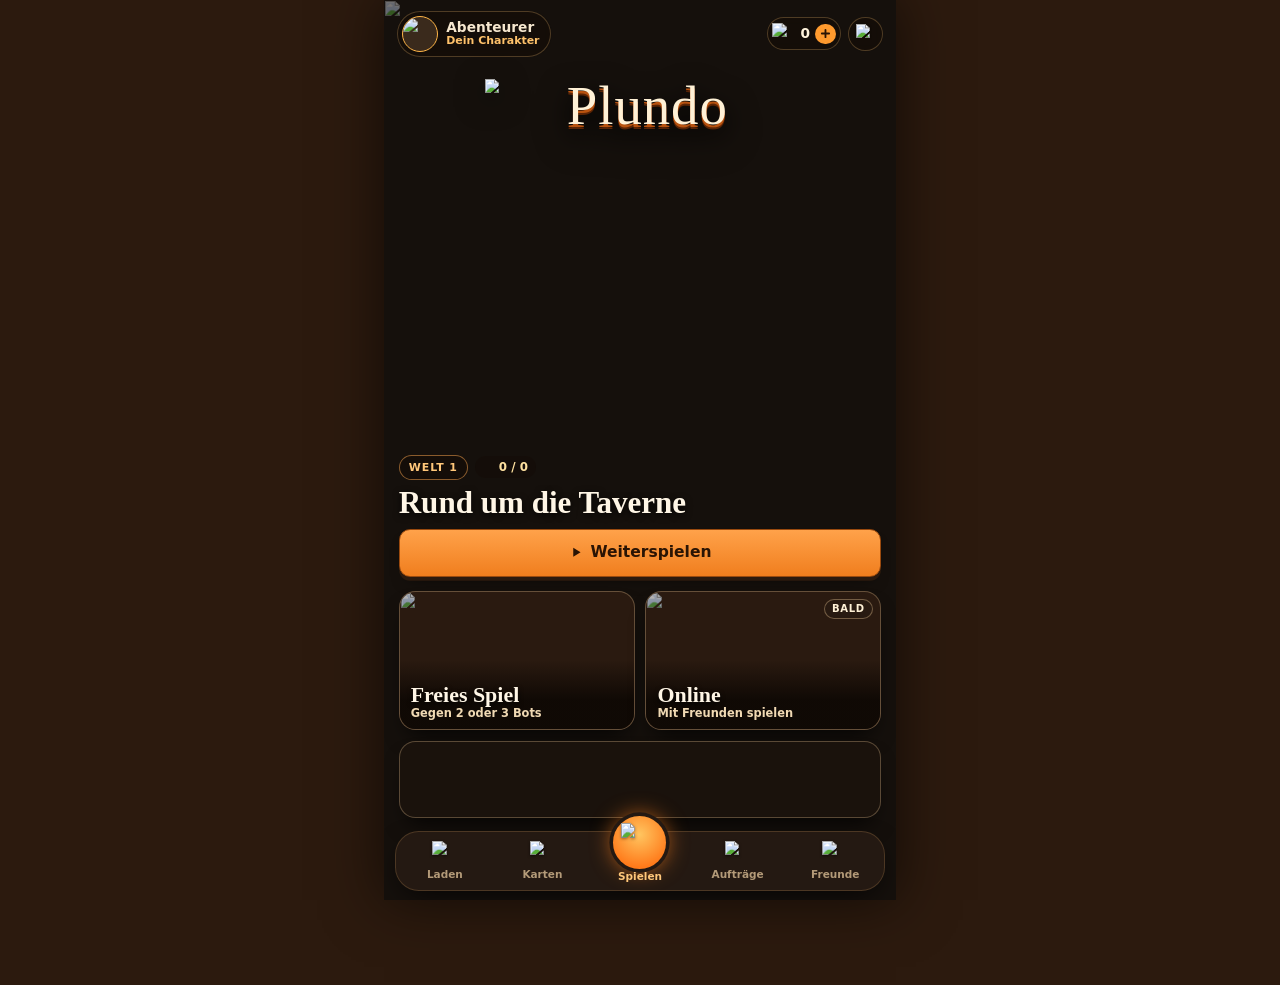
==== commit 4ff5963e: "PC-Ansicht auch in kleineren Desktop-Fenstern (stufenlos verkleinert), alte Tablet-Ansicht greift ni" ====
--- a/spiel/index.html
+++ b/spiel/index.html
@@ -18,6 +18,42 @@
     document.documentElement.classList.toggle('tabpc', tablet && land);
   }
   fit(); addEventListener('orientationchange', function () { setTimeout(fit, 60); }); addEventListener('resize', fit);
+})();
+/* Desktop-Fenster zwischen Tablet und PC (z. B. Laptop 1366 × 768 oder kleineres Fenster): Die PC-Ansicht wird stufenlos verkleinert
+   (CSS-Zoom auf der Seite). Damit Maße aus dem Skript zur verkleinerten Seite passen, rechnen Position, Mausposition und Fenstergröße
+   im Skript in Seiten-Pixeln. Bei voller Größe (ab 1400 × 760) und auf Handys bleibt alles unverändert. */
+(function () {
+  var root = document.documentElement, Z = 1, PC_W = 1400, PC_H = 760;
+  var dW = Object.getOwnPropertyDescriptor(window, 'innerWidth'), dH = Object.getOwnPropertyDescriptor(window, 'innerHeight');
+  var realW = function () { return dW && dW.get ? dW.get.call(window) : document.documentElement.clientWidth; };
+  var realH = function () { return dH && dH.get ? dH.get.call(window) : document.documentElement.clientHeight; };
+  try {
+    Object.defineProperty(window, 'innerWidth', {configurable: true, get: function () { return realW() / Z; }});
+    Object.defineProperty(window, 'innerHeight', {configurable: true, get: function () { return realH() / Z; }});
+  } catch (e) {}
+  var gb = Element.prototype.getBoundingClientRect;
+  Element.prototype.getBoundingClientRect = function () { var r = gb.call(this); return Z === 1 ? r : new DOMRect(r.x / Z, r.y / Z, r.width / Z, r.height / Z); };
+  var efp = Document.prototype.elementFromPoint;
+  Document.prototype.elementFromPoint = function (x, y) { return efp.call(this, x * Z, y * Z); };
+  [window.MouseEvent && MouseEvent.prototype, window.Touch && Touch.prototype].forEach(function (P) {
+    if (!P) return;
+    ['clientX', 'clientY'].forEach(function (k) {
+      var d = Object.getOwnPropertyDescriptor(P, k); if (!d || !d.get) return;
+      Object.defineProperty(P, k, {configurable: true, get: function () { return d.get.call(this) / Z; }});
+    });
+  });
+  function fit() {
+    var w = realW(), h = realH(), z = 1;
+    if (!root.classList.contains('tabpc') && w >= 900 && h >= 480 && (w < PC_W || h < PC_H)) z = Math.min(w / PC_W, h / PC_H);
+    z = Math.round(z * 1000) / 1000;
+    var was = Z; Z = z; window.__ZOOM = z;
+    root.style.zoom = z === 1 ? '' : z;
+    root.classList.toggle('zoomed', z !== 1);
+    ['--vh', '--dvh'].forEach(function (k) { if (z === 1) root.style.removeProperty(k); else root.style.setProperty(k, (h / z / 100) + 'px'); });
+    if (z === 1) { root.style.removeProperty('--vw'); root.style.removeProperty('--vmax'); } else { root.style.setProperty('--vw', (w / z / 100) + 'px'); root.style.setProperty('--vmax', (Math.max(w, h) / z / 100) + 'px'); }
+    if (was !== z && window.__zoomChange) window.__zoomChange();
+  }
+  fit(); addEventListener('resize', fit);
 })();
 </script>
 <meta name="theme-color" content="#15100c">
--- a/spiel/css/app.css
+++ b/spiel/css/app.css
@@ -1,3 +1,4 @@
+:root{--vh:1vh;--dvh:1dvh;--vw:1vw;--vmax:1vmax}
 /* Plundo · Handy-App
    Bildwelt: Tavernentisch aus dunklem Holz, Karten und Tafeln aus Pergament, Messing und Siegellack als Akzente. */
 @font-face{font-family:'Grenze Gotisch';src:url(../fonts/grenze-gotisch-latin-700-normal.woff2) format('woff2');font-weight:700;font-display:swap}
@@ -82,8 +83,8 @@
 .t-plus svg{width:12px;height:12px;stroke:#2a1404;stroke-width:2;stroke-linecap:round;fill:none}
 .t-gear{width:38px;height:38px;border-radius:50%;display:grid;place-items:center;padding:0}
 .t-gear img{width:24px;height:24px;filter:drop-shadow(0 1px 1px rgba(0,0,0,.5))}
-.t-logo{position:relative;z-index:1;margin:clamp(6px,2.6vh,24px) 0 0;text-align:center;font:400 clamp(44px,7.4vh,60px)/1 var(--pop);color:#fff1d6;letter-spacing:1px;text-shadow:0 3px 0 #b8520f,0 6px 0 #5a2405,0 10px 24px rgba(0,0,0,.6)}
-.t-logo img{display:block;width:min(84%,340px);max-height:15vh;object-fit:contain;height:auto;margin:0 auto;filter:drop-shadow(0 8px 16px rgba(0,0,0,.6))}
+.t-logo{position:relative;z-index:1;margin:clamp(6px,calc(2.6 * var(--vh)),24px) 0 0;text-align:center;font:400 clamp(44px,calc(7.4 * var(--vh)),60px)/1 var(--pop);color:#fff1d6;letter-spacing:1px;text-shadow:0 3px 0 #b8520f,0 6px 0 #5a2405,0 10px 24px rgba(0,0,0,.6)}
+.t-logo img{display:block;width:min(84%,340px);max-height:calc(15 * var(--vh));object-fit:contain;height:auto;margin:0 auto;filter:drop-shadow(0 8px 16px rgba(0,0,0,.6))}
 .t-story{position:relative;z-index:1;margin-top:auto;padding:0 16px;display:flex;flex-direction:column;gap:8px}
 .t-chips{display:flex;align-items:center;gap:8px}
 .t-world{padding:4px 10px;border-radius:999px;background:rgba(21,13,7,.6);border:1px solid rgba(255,170,80,.5);font-weight:800;font-size:12px;letter-spacing:.08em;text-transform:uppercase;color:#ffc77a}
@@ -97,7 +98,7 @@
 .t-cta:active{transform:translateY(3px);box-shadow:0 1px 0 #2c1a0e}
 .t-card:active,.t-daily:active{transform:scale(.97)}
 .t-modes{position:relative;z-index:1;display:grid;grid-template-columns:repeat(2,minmax(0,1fr));gap:12px;padding:16px 16px 0}
-.t-card{position:relative;min-width:0;height:clamp(118px,18vh,152px);padding:0;border-radius:18px;overflow:hidden;border:2px solid rgba(255,214,160,.28);background:#2a1a10;box-shadow:0 14px 24px -10px rgba(0,0,0,.8);color:#fff6e6;text-align:left;font-family:var(--round);cursor:pointer;transition:transform .12s,border-color .15s,box-shadow .15s}
+.t-card{position:relative;min-width:0;height:clamp(118px,calc(18 * var(--vh)),152px);padding:0;border-radius:18px;overflow:hidden;border:2px solid rgba(255,214,160,.28);background:#2a1a10;box-shadow:0 14px 24px -10px rgba(0,0,0,.8);color:#fff6e6;text-align:left;font-family:var(--round);cursor:pointer;transition:transform .12s,border-color .15s,box-shadow .15s}
 .t-card.sel{border-color:#ffb547;box-shadow:0 0 0 3px rgba(255,154,46,.45),0 0 22px rgba(255,140,40,.45),0 14px 24px -10px rgba(0,0,0,.8)}
 .tc-art{position:absolute;inset:0;display:block}
 .tc-art img{width:100%;height:100%;object-fit:cover;display:block;transition:filter .2s}
@@ -381,7 +382,7 @@
 .k-enh{--kc:var(--k-enh)} .k-wander{--kc:var(--k-wander)} .k-item{--kc:var(--k-item)} .k-oneshot{--kc:var(--k-oneshot)}
 .k-levelup{--kc:var(--k-levelup)} .k-amulet{--kc:var(--k-amulet)}
 
-.bc{--kc:var(--k-item);width:min(300px,84vw);margin:0 auto;padding:10px 12px 12px;border-radius:14px;border:2px solid var(--edge);border-top:8px solid var(--kc);background:var(--card-hi);box-shadow:0 12px 30px -12px rgba(0,0,0,.7)}
+.bc{--kc:var(--k-item);width:min(300px,calc(84 * var(--vw)));margin:0 auto;padding:10px 12px 12px;border-radius:14px;border:2px solid var(--edge);border-top:8px solid var(--kc);background:var(--card-hi);box-shadow:0 12px 30px -12px rgba(0,0,0,.7)}
 .bc-head{display:flex;justify-content:space-between;align-items:flex-end;gap:6px;border-bottom:1px solid var(--line);padding-bottom:4px}
 .bc-type{font:800 11px var(--body);letter-spacing:.07em;text-transform:uppercase;color:var(--kc)}
 .bc-num{font:700 36px/1 var(--display);color:var(--kc)}
@@ -399,7 +400,7 @@
 #sheetwrap.open{display:block}
 .backdrop{position:absolute;inset:0;background:rgba(15,8,3,.6);animation:fadeIn .2s ease}
 @keyframes fadeIn{from{opacity:0}}
-.sheet{position:absolute;left:0;right:0;bottom:0;max-height:90dvh;display:flex;flex-direction:column;background-color:var(--card);background-image:radial-gradient(ellipse at 50% 0%, rgba(255,251,238,.9), rgba(255,251,238,0) 60%);border-radius:22px 22px 0 0;border-top:3px solid var(--edge);box-shadow:0 -12px 34px rgba(0,0,0,.55);padding-bottom:var(--sab);animation:sheetUp .3s cubic-bezier(.2,.9,.3,1) both}
+.sheet{position:absolute;left:0;right:0;bottom:0;max-height:calc(90 * var(--dvh));display:flex;flex-direction:column;background-color:var(--card);background-image:radial-gradient(ellipse at 50% 0%, rgba(255,251,238,.9), rgba(255,251,238,0) 60%);border-radius:22px 22px 0 0;border-top:3px solid var(--edge);box-shadow:0 -12px 34px rgba(0,0,0,.55);padding-bottom:var(--sab);animation:sheetUp .3s cubic-bezier(.2,.9,.3,1) both}
 .sheet.closing{animation:sheetDown .22s ease-in both}
 @keyframes sheetUp{from{transform:translateY(100%)}to{transform:none}}
 @keyframes sheetDown{to{transform:translateY(100%)}}
@@ -485,7 +486,7 @@
 @keyframes flashOut{from{opacity:1}to{opacity:0}}
 .shake{animation:shake .45s ease}
 @keyframes shake{10%,90%{transform:translateX(-2px)}20%,80%{transform:translateX(5px)}30%,50%,70%{transform:translateX(-7px)}40%,60%{transform:translateX(7px)}}
-.toast{position:fixed;left:50%;top:calc(var(--sat) + 10px);z-index:65;max-width:88vw;padding:9px 16px;border-radius:12px;background:var(--card-hi);border:2px solid var(--edge);box-shadow:0 8px 20px -6px rgba(0,0,0,.6);font-weight:800;font-size:15px;text-align:center;pointer-events:none;animation:toast 2.4s ease both}
+.toast{position:fixed;left:50%;top:calc(var(--sat) + 10px);z-index:65;max-width:calc(88 * var(--vw));padding:9px 16px;border-radius:12px;background:var(--card-hi);border:2px solid var(--edge);box-shadow:0 8px 20px -6px rgba(0,0,0,.6);font-weight:800;font-size:15px;text-align:center;pointer-events:none;animation:toast 2.4s ease both}
 @keyframes toast{0%{opacity:0;transform:translate(-50%,-14px)}10%,85%{opacity:1;transform:translate(-50%,0)}100%{opacity:0;transform:translate(-50%,-8px)}}
 .endov{position:fixed;inset:0;z-index:70;display:grid;place-items:center;padding:24px;background:rgba(15,8,3,.72);animation:fadeIn .3s ease}
 .endov .panel{width:100%;max-width:340px;text-align:center;animation:slam .5s cubic-bezier(.2,1.4,.4,1) both}
@@ -859,7 +860,7 @@
 .st-test{margin:4px 0 12px;font-weight:700;color:var(--muted)}
 
 /* Probespiel: Hildes Sprechblase über dem Spielfeld, Hervorhebung des nächsten Schritts */
-.tutor{position:fixed;left:50%;top:120px;transform:translateX(-50%);width:min(520px,calc(100vw - 20px));z-index:30;display:flex;gap:10px;align-items:flex-start;padding:10px 12px;border-radius:14px;background:rgba(251,243,223,.97);border:2px solid var(--edge);box-shadow:0 8px 22px rgba(0,0,0,.45);pointer-events:none;animation:tutIn .25s ease both}
+.tutor{position:fixed;left:50%;top:120px;transform:translateX(-50%);width:min(520px,calc(calc(100 * var(--vw)) - 20px));z-index:30;display:flex;gap:10px;align-items:flex-start;padding:10px 12px;border-radius:14px;background:rgba(251,243,223,.97);border:2px solid var(--edge);box-shadow:0 8px 22px rgba(0,0,0,.45);pointer-events:none;animation:tutIn .25s ease both}
 .tutor[hidden]{display:none}
 .tutor img{flex:0 0 auto;width:46px;height:46px;border-radius:50%;border:2px solid #e9cf9a;object-fit:cover;background:var(--paper)}
 .tutor .tt{min-width:0;display:flex;flex-direction:column;gap:3px}
@@ -969,7 +970,7 @@
 .note .btn.small,.sitem .btn.small{flex:0 0 auto;width:auto;min-height:32px;padding:4px 12px;font-size:13px;border-radius:10px}
 .sitem .btn.small{min-width:76px;justify-content:center;flex-direction:row;gap:5px}
 
-.scene{display:block;width:100%;height:clamp(110px,32vw,170px);object-fit:cover;border-radius:12px;border:2px solid var(--edge);margin:0 0 12px;box-shadow:0 4px 10px -6px rgba(0,0,0,.6)}
+.scene{display:block;width:100%;height:clamp(110px,calc(32 * var(--vw)),170px);object-fit:cover;border-radius:12px;border:2px solid var(--edge);margin:0 0 12px;box-shadow:0 4px 10px -6px rgba(0,0,0,.6)}
 
 /* ===== Orange statt Rot für Hauptknöpfe und Ausgewähltes ===== */
 /* Knöpfe: alte Form, neue Schrift, Orange statt Rot */
@@ -1253,7 +1254,7 @@
 .dlg-scroll p{margin:0 0 10px;font-size:14.5px;line-height:1.35}
 .dlg-scroll .btnrow{gap:8px}
 .dlg-scroll .btn{min-height:42px;font-size:15px;padding:6px 8px}
-.cv-loot.scroll{min-width:0;width:min(300px,86vw);margin-top:-20px;padding:48px 58px 46px;background-color:transparent;border:0;gap:4px;color:#3b2a1c}
+.cv-loot.scroll{min-width:0;width:min(300px,calc(86 * var(--vw)));margin-top:-20px;padding:48px 58px 46px;background-color:transparent;border:0;gap:4px;color:#3b2a1c}
 .cv-loot .ribbon{width:120%;margin:-34px -10% 2px}
 .dialog .dlg-scroll{padding-left:54px;padding-right:54px}
 .dlg-scroll .btn{white-space:nowrap;font-size:14px;padding:6px 4px}
@@ -1461,7 +1462,7 @@
 .hstats{grid-template-columns:repeat(3,1fr)}
 .hs.main b{font-size:27px}
 /* Hinweise oben: so breit wie der Text, höchstens fast der ganze Bildschirm (sonst halbiert left:50% die Breite) */
-.toast{width:max-content;max-width:min(92vw,440px);box-sizing:border-box}
+.toast{width:max-content;max-width:min(calc(92 * var(--vw)),440px);box-sizing:border-box}
 .mtoast{justify-content:center;padding:10px 16px;line-height:1.3}
 .mtoast .mt-c{flex:0 0 auto;white-space:nowrap}
 /* Charakter-Bildschirm: Name und Titel mittig, lange Namen schrumpfen statt abgeschnitten zu werden */
@@ -1543,7 +1544,7 @@
 /* Einführung: abdunkeln mit Loch, große Erklärseiten, Schrittpunkte */
 .tutdim{position:fixed;inset:0;z-index:29}
 .tutdim[hidden]{display:none}
-.tutdim>i{position:fixed;border-radius:14px;box-shadow:0 0 0 200vmax rgba(18,10,4,.74);outline:3px solid #f3c873;outline-offset:0;transition:left .3s ease,top .3s ease,width .3s ease,height .3s ease}
+.tutdim>i{position:fixed;border-radius:14px;box-shadow:0 0 0 calc(200 * var(--vmax)) rgba(18,10,4,.74);outline:3px solid #f3c873;outline-offset:0;transition:left .3s ease,top .3s ease,width .3s ease,height .3s ease}
 .tutdim>i[style*="width: 0px"]{outline:0}
 .tutor{transition:top .3s ease}
 .tutor.big{flex-direction:column;align-items:center;text-align:center;padding:18px 18px 14px;gap:8px}
@@ -1610,7 +1611,7 @@
 .lootar{display:flex;flex-direction:column;align-items:center;justify-content:center;gap:10px;padding:10px;perspective:none}
 .loot-h{font:700 24px/1 var(--display);color:var(--on-wood);text-shadow:0 2px 0 var(--wood-dark)}
 .loot-cards{display:flex;justify-content:center;gap:10px;flex-wrap:wrap;max-width:100%}
-.loot-cards .mc{width:clamp(78px,22vw,104px);animation:lootIn .35s cubic-bezier(.2,.9,.3,1.2) both;box-shadow:0 8px 18px -6px rgba(0,0,0,.7);transition:transform .12s,box-shadow .12s}
+.loot-cards .mc{width:clamp(78px,calc(22 * var(--vw)),104px);animation:lootIn .35s cubic-bezier(.2,.9,.3,1.2) both;box-shadow:0 8px 18px -6px rgba(0,0,0,.7);transition:transform .12s,box-shadow .12s}
 .loot-cards .mc:nth-child(2){animation-delay:.06s}.loot-cards .mc:nth-child(3){animation-delay:.12s}.loot-cards .mc:nth-child(4){animation-delay:.18s}.loot-cards .mc:nth-child(5){animation-delay:.24s}
 .loot-cards .mc:hover{transform:translateY(-6px);box-shadow:0 0 0 3px #f3c873,0 14px 24px -8px rgba(0,0,0,.8)}
 .loot-cards .mc.rec{box-shadow:0 0 0 3px #7fd36a,0 8px 18px -6px rgba(0,0,0,.7)}
@@ -1717,8 +1718,8 @@
 html.wide-any body{background:radial-gradient(ellipse at center,rgba(10,5,2,.35),rgba(10,5,2,.82) 70%),url(../art/hintergrund-tisch.webp) center/cover no-repeat,var(--wood-dark)}
 /* ---- Fenster: auf breiten Bildschirmen mittig statt von unten ---- */
 html.wide-any #sheetwrap{max-width:none}
-html.wide-any .sheet{left:0;right:0;top:0;bottom:0;margin:auto;width:min(680px,calc(100vw - 48px));height:fit-content;max-height:min(88dvh,940px);border-radius:22px;border:3px solid var(--edge);box-shadow:0 30px 90px rgba(0,0,0,.75);padding-bottom:0;animation:popIn .22s cubic-bezier(.2,.9,.3,1.15) both}
-html.wide-any .sheet[data-sid="shop"],html.wide-any .sheet[data-sid="sel"],html.wide-any .sheet[data-sid="buyworld"],html.wide-any .sheet[data-sid="online"]{width:min(900px,calc(100vw - 48px))}
+html.wide-any .sheet{left:0;right:0;top:0;bottom:0;margin:auto;width:min(680px,calc(calc(100 * var(--vw)) - 48px));height:fit-content;max-height:min(calc(88 * var(--dvh)),940px);border-radius:22px;border:3px solid var(--edge);box-shadow:0 30px 90px rgba(0,0,0,.75);padding-bottom:0;animation:popIn .22s cubic-bezier(.2,.9,.3,1.15) both}
+html.wide-any .sheet[data-sid="shop"],html.wide-any .sheet[data-sid="sel"],html.wide-any .sheet[data-sid="buyworld"],html.wide-any .sheet[data-sid="online"]{width:min(900px,calc(calc(100 * var(--vw)) - 48px))}
 @keyframes popIn{from{opacity:0;transform:scale(.94)}to{opacity:1;transform:none}}
 html.wide-any .grab{display:none}
 html.wide-any .sh-head{padding:16px 18px 10px}
@@ -1726,7 +1727,7 @@
 
 /* ---- Menüs auf PC und Tablet ---- */
 #app.wide{max-width:none}
-html.wide-menu{--wpad:max(28px,calc((100% - 1240px) / 2));--sidew:min(520px,40vw)}
+html.wide-menu{--wpad:max(28px,calc((100% - 1240px) / 2));--sidew:min(520px,calc(40 * var(--vw)))}
 html.wide-menu .bar{padding:16px var(--wpad) 12px}
 html.wide-menu .bar h2{font-size:38px}
 html.wide-menu .content{padding:6px var(--wpad) 32px}
@@ -1739,7 +1740,7 @@
 html.wide-menu #scr-title::before{content:"";position:absolute;inset:0;background:linear-gradient(rgba(18,10,5,.42),rgba(18,10,5,.58)),url(../art/hub-taverne.webp) center/cover no-repeat;pointer-events:none}
 html.wide-menu #scr-title::after{content:"";position:absolute;inset:0;background:radial-gradient(ellipse at 50% 45%,transparent 40%,rgba(10,5,2,.55) 100%);pointer-events:none}
 html.wide-menu #scr-title>:not(.hub):not(#motes){display:none!important}
-html.wide-menu .hub{display:grid;grid-template-columns:minmax(280px,22vw) minmax(0,1fr) clamp(150px,12.5vw,220px);gap:clamp(18px,2vw,32px);height:100%;padding:calc(var(--sat) + 20px) clamp(20px,2.4vw,40px) 22px;overflow:hidden;position:relative;z-index:1}
+html.wide-menu .hub{display:grid;grid-template-columns:minmax(280px,calc(22 * var(--vw))) minmax(0,1fr) clamp(150px,calc(12.5 * var(--vw)),220px);gap:clamp(18px,calc(2 * var(--vw)),32px);height:100%;padding:calc(var(--sat) + 20px) clamp(20px,calc(2.4 * var(--vw)),40px) 22px;overflow:hidden;position:relative;z-index:1}
 .hub-l,.hub-r,.hub-c{display:flex;flex-direction:column;gap:16px;min-height:0}
 /* Charakter: mit gewähltem Hintergrund, Rahmen und Titel */
 .hub-me{position:relative;display:flex;align-items:center;gap:18px;min-height:150px;padding:18px 18px 18px 30px;border-radius:20px;border:2px solid rgba(255,214,160,.32);background:rgba(28,16,8,.82);color:var(--on-wood);text-align:left;cursor:pointer;box-shadow:0 14px 26px -12px rgba(0,0,0,.85);overflow:hidden;flex:0 0 auto}
@@ -1768,16 +1769,16 @@
 /* Mitte */
 .hub-c{align-items:center;justify-content:space-between}
 .hub-logo{margin:0;width:100%;display:flex;justify-content:center}
-.hub-logo img{width:min(500px,100%);height:auto;max-height:24vh;object-fit:contain;filter:drop-shadow(0 10px 18px rgba(0,0,0,.7))}
+.hub-logo img{width:min(500px,100%);height:auto;max-height:calc(24 * var(--vh));object-fit:contain;filter:drop-shadow(0 10px 18px rgba(0,0,0,.7))}
 .hub-story{position:relative;width:min(640px,100%);flex:1;min-height:220px;max-height:400px;border-radius:20px;overflow:hidden;border:3px solid #6e4c2c;box-shadow:0 0 0 3px rgba(0,0,0,.4),0 20px 36px -14px rgba(0,0,0,.9)}
 .hub-story>img{position:absolute;inset:0;width:100%;height:100%;object-fit:cover}
 .hub-story::after{content:"";position:absolute;inset:0;background:linear-gradient(transparent 30%,rgba(20,12,6,.92) 88%)}
 .hs-txt{position:absolute;left:0;right:0;bottom:0;z-index:1;display:flex;flex-direction:column;align-items:flex-start;gap:6px;padding:18px 22px}
-.hs-name{appearance:none;border:0;background:none;padding:0;cursor:pointer;font:700 clamp(32px,3vw,46px)/1 var(--display);color:#fbefd6;text-shadow:0 3px 0 rgba(0,0,0,.6);text-align:left}
+.hs-name{appearance:none;border:0;background:none;padding:0;cursor:pointer;font:700 clamp(32px,calc(3 * var(--vw)),46px)/1 var(--display);color:#fbefd6;text-shadow:0 3px 0 rgba(0,0,0,.6);text-align:left}
 .hs-next{font-weight:700;font-size:16px;color:#ead6b0;margin-bottom:6px}
 .hub-story .t-cta{min-width:300px;min-height:54px;font-size:18px;align-self:stretch;max-width:380px}
 .hub-modes{display:grid;grid-template-columns:repeat(2,minmax(0,1fr));gap:16px;width:min(640px,100%)}
-.hub-mode{position:relative;display:flex;align-items:flex-end;height:clamp(120px,17vh,180px);border-radius:18px;overflow:hidden;border:2px solid rgba(255,214,160,.32);padding:0;cursor:pointer;background:#1a120c;box-shadow:0 14px 24px -10px rgba(0,0,0,.8);text-align:left}
+.hub-mode{position:relative;display:flex;align-items:flex-end;height:clamp(120px,calc(17 * var(--vh)),180px);border-radius:18px;overflow:hidden;border:2px solid rgba(255,214,160,.32);padding:0;cursor:pointer;background:#1a120c;box-shadow:0 14px 24px -10px rgba(0,0,0,.8);text-align:left}
 .hub-mode:hover{border-color:#f3c873;transform:translateY(-2px)}
 .hub-mode>img{position:absolute;inset:0;width:100%;height:100%;object-fit:cover}
 .hub-mode>span:last-child{position:relative;width:100%;padding:12px 14px;background:linear-gradient(transparent,rgba(20,12,6,.94) 60%);display:flex;flex-direction:column}
@@ -1786,15 +1787,15 @@
 .hub-mode .tc-badge{z-index:1}
 /* Rechts: schmale Spalte mit gleich großen Kacheln untereinander, darunter Plunk */
 .hub-menu{display:flex;flex-direction:column;gap:12px}
-.hub-btn{position:relative;display:flex;flex-direction:column;align-items:flex-start;justify-content:flex-end;gap:2px;width:100%;aspect-ratio:1/1;max-height:calc((100dvh - var(--sat) - 78px) / 4 - 9px);padding:10px 12px;border-radius:18px;border:2px solid rgba(255,214,160,.28);background:rgba(28,16,8,.82);color:var(--on-wood);text-align:left;cursor:pointer;box-shadow:0 12px 22px -12px rgba(0,0,0,.85);overflow:hidden;transition:transform .12s}
+.hub-btn{position:relative;display:flex;flex-direction:column;align-items:flex-start;justify-content:flex-end;gap:2px;width:100%;aspect-ratio:1/1;max-height:calc((calc(100 * var(--dvh)) - var(--sat) - 78px) / 4 - 9px);padding:10px 12px;border-radius:18px;border:2px solid rgba(255,214,160,.28);background:rgba(28,16,8,.82);color:var(--on-wood);text-align:left;cursor:pointer;box-shadow:0 12px 22px -12px rgba(0,0,0,.85);overflow:hidden;transition:transform .12s}
 .hub-btn.hasart{background:linear-gradient(transparent 35%,rgba(20,12,6,.94) 88%),var(--art) center/cover no-repeat,#2a1a0e}
 .hub-btn:hover{border-color:#f3c873;transform:translateY(-2px)}
 .hub-btn img{position:absolute;left:50%;top:40%;width:44%;height:auto;max-height:50%;object-fit:contain;transform:translate(-50%,-50%);opacity:.9}
 .hub-btn span{position:relative;display:flex;flex-direction:column;min-width:0;max-width:100%}
-.hub-btn b{font:700 clamp(18px,1.5vw,23px)/1.05 var(--display);color:#fbefd6;text-shadow:0 2px 0 rgba(0,0,0,.6)}
+.hub-btn b{font:700 clamp(18px,calc(1.5 * var(--vw)),23px)/1.05 var(--display);color:#fbefd6;text-shadow:0 2px 0 rgba(0,0,0,.6)}
 .hub-btn small{font-size:13px;color:#ead6b0;text-shadow:0 1px 2px rgba(0,0,0,.8);white-space:nowrap;overflow:hidden;text-overflow:ellipsis}
 .hub-plunk{position:relative;margin-top:auto;align-self:stretch;display:flex;flex-direction:column;align-items:center;gap:6px;appearance:none;border:0;background:none;padding:0;cursor:pointer}
-.hub-plunk img{width:clamp(88px,7vw,124px);height:auto;filter:drop-shadow(0 10px 12px rgba(0,0,0,.6));transform-origin:50% 100%;animation:plunkIdle 3.6s ease-in-out infinite}
+.hub-plunk img{width:clamp(88px,calc(7 * var(--vw)),124px);height:auto;filter:drop-shadow(0 10px 12px rgba(0,0,0,.6));transform-origin:50% 100%;animation:plunkIdle 3.6s ease-in-out infinite}
 .hub-plunk img.hop{animation:plunkHop .45s cubic-bezier(.3,1.6,.5,1)}
 .hp-say{position:relative;width:100%;padding:9px 11px;border-radius:14px;background:#fbf3df;color:#3b2a1c;font:400 14px/1.3 var(--hand);text-align:left;box-shadow:0 8px 18px -8px rgba(0,0,0,.8)}
 .hp-say::after{content:"";position:absolute;left:50%;bottom:-8px;margin-left:-8px;border:8px solid transparent;border-top-color:#fbf3df;border-bottom:0}
@@ -1804,7 +1805,7 @@
 /* PC: großzügiger Abstand, Storykarte und Spielarten füllen die ganze Mitte */
 @media (min-width:1400px){
   /* Rechte Spalte so breit, dass vier quadratische Kacheln genau die ganze Höhe füllen */
-  html.wide-menu .hub{column-gap:clamp(40px,5.5vw,110px);grid-template-columns:minmax(280px,22vw) minmax(0,1fr) calc((100dvh - var(--sat) - 78px) / 4)}
+  html.wide-menu .hub{column-gap:clamp(40px,calc(5.5 * var(--vw)),110px);grid-template-columns:minmax(280px,calc(22 * var(--vw))) minmax(0,1fr) calc((calc(100 * var(--dvh)) - var(--sat) - 78px) / 4)}
   .hub-btn{max-height:none}
   .hub-story,.hub-modes{width:100%}
   .hub-story{max-height:none}
@@ -1828,7 +1829,7 @@
 /* Breite Bildschirme: breite Tischfläche statt des hochkant gemalten Bretts (Welten mit eigenem Tisch behalten ihren) */
 #app.wide:not(.tbl-keller):not(.tbl-wald):not(.tbl-strand):not(.tbl-schiff){background:linear-gradient(rgba(20,10,4,.10),rgba(20,10,4,.10)),url(../art/tisch-breit.webp) center/cover no-repeat,var(--wood-dark)}
 /* Tablet: weniger Platz, Spalten schmaler */
-@media (max-width:1399px){html.wide-menu .hub{grid-template-columns:minmax(250px,27vw) minmax(0,1fr) clamp(140px,14vw,180px)}}
+@media (max-width:1399px){html.wide-menu .hub{grid-template-columns:minmax(250px,calc(27 * var(--vw))) minmax(0,1fr) clamp(140px,calc(14 * var(--vw)),180px)}}
 /* Tablet: strenges Raster. Oben eine Zeile (Profil | Logo), unten eine Zeile (Serie | Spielarten),
    dazwischen Aufträge | Story. Rechts die Kacheln über die ganze Höhe. Alles schließt oben und unten bündig ab. */
 @media (max-width:1399px){
@@ -1914,7 +1915,7 @@
 
 html.wide-any .sheet[data-sid="shop"] .sitems{grid-template-columns:repeat(4,minmax(0,1fr))}
 html.wide-menu .cfilter{grid-template-columns:repeat(6,minmax(0,1fr));margin:0;padding:8px 0 10px}
-html.wide-menu .rules-side,html.wide-menu .pf-side,html.wide-menu .cd-side{max-height:calc(100dvh - var(--sat) - 96px);overflow-y:auto;scrollbar-width:thin;padding-bottom:4px}
+html.wide-menu .rules-side,html.wide-menu .pf-side,html.wide-menu .cd-side{max-height:calc(calc(100 * var(--dvh)) - var(--sat) - 96px);overflow-y:auto;scrollbar-width:thin;padding-bottom:4px}
 /* Quiz: eine ruhige Spalte */
 html.wide-menu #scr-quiz .content{padding-left:max(28px,calc((100% - 780px) / 2));padding-right:max(28px,calc((100% - 780px) / 2))}
 
@@ -1948,7 +1949,7 @@
 @media (max-width:1180px){.wn-exit span{display:none}}
 /* Startseite mit Leiste: Raster rutscht unter die Leiste */
 html.has-wnav .hub{padding-top:calc(var(--sat) + 64px + 18px)}
-@media (min-width:1400px){html.has-wnav.wide-menu .hub{grid-template-columns:minmax(280px,22vw) minmax(0,1fr) calc((100dvh - var(--sat) - 64px - 78px) / 4)}}
+@media (min-width:1400px){html.has-wnav.wide-menu .hub{grid-template-columns:minmax(280px,calc(22 * var(--vw))) minmax(0,1fr) calc((calc(100 * var(--dvh)) - var(--sat) - 64px - 78px) / 4)}}
 
 /* ================= PC: Menüleiste mit ausrollenden Kacheln ================= */
 html.pcnav{--nav:68px}
@@ -2005,7 +2006,7 @@
 .pp-acts .t-cta{min-width:300px}
 .pp-map{background:rgba(20,12,6,.7);color:#fbefd6;border-color:rgba(243,200,115,.5)}
 .hub.pc .pp-row{width:100%;gap:18px}
-.hub.pc .hub-mode{height:clamp(130px,17vh,180px)}
+.hub.pc .hub-mode{height:clamp(130px,calc(17 * var(--vh)),180px)}
 .hub.pc .pp-side{display:flex;flex-direction:column;gap:18px;min-height:0}
 /* Krämerladen als Seite am PC */
 html.pcnav .shoppage{max-width:1200px;margin:0 auto;width:100%}
@@ -2014,7 +2015,7 @@
 
 /* Menüpunkte: Spielschrift, eigenes Bild, rollt vom oberen Rand aus (ersetzt die Kachel darunter) */
 .pn-items{gap:8px;align-items:stretch}
-.pn-item{position:relative;appearance:none;border:0;padding:0;background:none;width:clamp(128px,9.6vw,170px);height:100%;cursor:pointer;color:#fbefd6}
+.pn-item{position:relative;appearance:none;border:0;padding:0;background:none;width:clamp(128px,calc(9.6 * var(--vw)),170px);height:100%;cursor:pointer;color:#fbefd6}
 .pn-bg{position:absolute;left:0;right:0;top:0;height:100%;border-radius:0 0 16px 16px;border:2px solid #5e3f23;border-top:0;
   background:linear-gradient(rgba(18,10,5,.92) 0,rgba(18,10,5,.55) 30%,rgba(18,10,5,.05) 62%),var(--art) center 60%/cover no-repeat,#2a1a0e;
   box-shadow:inset 0 0 0 1px rgba(243,200,115,.22);filter:brightness(.62) saturate(.8);transition:height .32s cubic-bezier(.2,.8,.2,1),filter .2s,box-shadow .2s}
@@ -2022,7 +2023,7 @@
 .pn-item.on .pn-bg{filter:brightness(.85);border-color:#8a6230;box-shadow:inset 0 0 0 1px rgba(243,200,115,.5),inset 0 -3px 0 #f07e1e}
 .pn-item:hover{z-index:32}
 .pn-lbl{position:relative;display:flex;flex-direction:column;align-items:center;justify-content:center;height:var(--nav);padding:0 6px;text-align:center}
-.pn-lbl b{font:700 clamp(18px,1.35vw,22px)/1 var(--display);text-shadow:0 2px 0 rgba(0,0,0,.75),0 0 10px rgba(0,0,0,.6);white-space:nowrap}
+.pn-lbl b{font:700 clamp(18px,calc(1.35 * var(--vw)),22px)/1 var(--display);text-shadow:0 2px 0 rgba(0,0,0,.75),0 0 10px rgba(0,0,0,.6);white-space:nowrap}
 .pn-lbl small{max-height:0;overflow:hidden;opacity:0;font:700 12px/1.25 var(--body);color:#ead6b0;text-shadow:0 1px 2px #000;transition:max-height .25s .12s,opacity .2s .12s}
 .pn-item:hover .pn-lbl small{max-height:34px;opacity:1;margin-top:4px}
 .pn-drop{display:none}
@@ -2047,7 +2048,7 @@
 
 /* Menüpunkte: Titel und Info immer mittig */
 .pn-lbl{width:100%;align-items:center;text-align:center;padding:0 4px}
-.pn-lbl b{max-width:100%;overflow:hidden;text-overflow:ellipsis;font-size:clamp(16px,1.25vw,21px)}
+.pn-lbl b{max-width:100%;overflow:hidden;text-overflow:ellipsis;font-size:clamp(16px,calc(1.25 * var(--vw)),21px)}
 .pn-lbl small{width:100%;text-align:center}
 /* Shop (Echtgeld) neben den Münzen, gleich groß */
 .pn-shop{appearance:none;display:flex;align-items:center;justify-content:center;height:48px;min-width:96px;padding:0 14px;border-radius:14px;border:2px solid #5e3f23;box-shadow:inset 0 0 0 1px rgba(243,200,115,.3);cursor:pointer;color:#fbefd6;
@@ -2059,14 +2060,14 @@
 /* Platz für Münzen, Shop, Profil und Abmelden auch bei 1400 px */
 html.pcnav .wnav{gap:18px;padding-left:20px;padding-right:20px}
 .pn-items{gap:6px}
-.pn-item{width:clamp(112px,8.4vw,170px)}
+.pn-item{width:clamp(112px,calc(8.4 * var(--vw)),170px)}
 .pn-right{gap:10px}
-.pn-me{width:clamp(200px,14vw,250px)}
+.pn-me{width:clamp(200px,calc(14 * var(--vw)),250px)}
 .pn-shop{min-width:84px}
 @media (max-width:1600px){.pn-out span{display:none}.pn-out{padding:0 12px}}
 .pn-items{flex:1;min-width:0}
 .pn-item{flex:1 1 0;width:auto;min-width:0;max-width:180px}
-.pn-lbl b{white-space:normal;line-height:1.02;font-size:clamp(16px,1.25vw,21px)}
+.pn-lbl b{white-space:normal;line-height:1.02;font-size:clamp(16px,calc(1.25 * var(--vw)),21px)}
 
 /* Menübilder: oben dunkel für den Titel, das Bild rollt von oben aus */
 .pn-bg{background:linear-gradient(rgba(18,10,5,.35),rgba(18,10,5,0) 40%),var(--art) center top/100% auto no-repeat,#120a06}
@@ -2130,7 +2131,7 @@
 .pd-solo{display:flex;flex-direction:column;gap:8px}
 .pd-h{font:800 13px var(--body);letter-spacing:.12em;text-transform:uppercase;color:#f3c873;text-shadow:0 1px 2px #000}
 .pd-solo-row{display:grid;grid-template-columns:1fr 1fr;gap:16px}
-.pd-tile{position:relative;height:clamp(96px,13vh,130px);border-radius:16px;overflow:hidden;border:2px solid rgba(255,214,160,.3);padding:0;background:#1a120c;cursor:pointer;display:flex;align-items:center}
+.pd-tile{position:relative;height:clamp(96px,calc(13 * var(--vh)),130px);border-radius:16px;overflow:hidden;border:2px solid rgba(255,214,160,.3);padding:0;background:#1a120c;cursor:pointer;display:flex;align-items:center}
 .pd-tile:hover{border-color:#f3c873}
 .pd-tile>img{position:absolute;inset:0;width:100%;height:100%;object-fit:cover}
 .pd-tile::before{content:"";position:absolute;inset:0;background:linear-gradient(90deg,rgba(18,10,5,.92),rgba(18,10,5,.55) 55%,rgba(18,10,5,.1))}
@@ -2168,16 +2169,16 @@
 .dflip{position:relative;transform-style:preserve-3d}
 .lootar.draft .loot-cards .mc{animation:none;backface-visibility:hidden;-webkit-backface-visibility:hidden}
 .dback{position:absolute;inset:0;width:auto;height:auto;border-radius:8px;transform:rotateY(180deg);backface-visibility:hidden;-webkit-backface-visibility:hidden;box-shadow:0 8px 18px -6px rgba(0,0,0,.7)}
-.lootar.draft.from-left .dcard{--fx:-110vw}
-.lootar.draft.from-right .dcard{--fx:110vw}
-.lootar.draft.from-top .dcard{--fy:-70vh}
-.lootar.draft.to-left .dcard{--ox:-110vw}
-.lootar.draft.to-right .dcard{--ox:110vw}
+.lootar.draft.from-left .dcard{--fx:calc(-110 * var(--vw))}
+.lootar.draft.from-right .dcard{--fx:calc(110 * var(--vw))}
+.lootar.draft.from-top .dcard{--fy:calc(-70 * var(--vh))}
+.lootar.draft.to-left .dcard{--ox:calc(-110 * var(--vw))}
+.lootar.draft.to-right .dcard{--ox:calc(110 * var(--vw))}
 @keyframes dFly{from{transform:translate(var(--fx),var(--fy)) rotate(-8deg)}to{transform:none}}
 @keyframes dFlipIn{0%,60%{transform:rotateY(180deg)}100%{transform:rotateY(0)}}
 @keyframes dFlipOut{from{transform:rotateY(0)}to{transform:rotateY(180deg)}}
 @keyframes dFlyOut{from{transform:none}to{transform:translateX(var(--ox)) rotate(8deg)}}
-@keyframes dTake{0%{transform:none}25%{transform:translateY(-14px) scale(1.06)}100%{transform:translateY(65vh) scale(.55);opacity:0}}
+@keyframes dTake{0%{transform:none}25%{transform:translateY(-14px) scale(1.06)}100%{transform:translateY(calc(65 * var(--vh))) scale(.55);opacity:0}}
 .dcard.in{animation:dFly .5s cubic-bezier(.2,.8,.3,1) both;animation-delay:calc(var(--i) * 70ms)}
 .dcard.in .dflip{animation:dFlipIn .85s ease both;animation-delay:calc(var(--i) * 70ms)}
 .dcard.out .dflip{animation:dFlipOut .28s ease-in both}
@@ -2185,7 +2186,7 @@
 .dcard.taken{animation:dTake .6s ease-in both;z-index:3}
 .dcard.hide{visibility:hidden}
 /* Handy: alle vier Karten in einer Reihe, leicht überlappend */
-#app:not(.lay-pc):not(.lay-tab) .lootar.draft .loot-cards .mc{width:24vw;max-width:104px}
+#app:not(.lay-pc):not(.lay-tab) .lootar.draft .loot-cards .mc{width:calc(24 * var(--vw));max-width:104px}
 #app:not(.lay-pc):not(.lay-tab) .lootar.draft .loot-cards[data-n="4"] .dcard+.dcard{margin-left:-12px}
 /* Gegen Bots: Knopf wie beim Storymodus */
 div.pd-tile .pd-go{white-space:nowrap}
@@ -2249,12 +2250,12 @@
 #sheetwrap.hubdock .sh-head{position:absolute;top:10px;right:10px;left:auto;z-index:2;padding:0;background:none;border:0;min-height:0}
 #sheetwrap.hubdock .sh-head .iconbtn{background:rgba(20,12,6,.75);color:#fbefd6;border:1px solid rgba(243,200,115,.5)}
 #sheetwrap.hubdock .sh-body{flex:1;min-height:0;display:flex;flex-direction:column;padding:0;overflow-y:auto}
-.hs-hero{flex:none;position:relative;height:clamp(150px,24vh,230px);background-color:#2a1a0e;background-size:240% auto;background-repeat:no-repeat}
+.hs-hero{flex:none;position:relative;height:clamp(150px,calc(24 * var(--vh)),230px);background-color:#2a1a0e;background-size:240% auto;background-repeat:no-repeat}
 .hs-hero::after{content:"";position:absolute;inset:0;background:linear-gradient(180deg,rgba(20,12,6,.05) 30%,rgba(20,12,6,.88))}
 .hs-hero-in{position:absolute;left:20px;right:20px;bottom:16px;z-index:1;display:flex;align-items:center;gap:14px}
 .hs-hero-in .sn-medal{position:relative;flex:none;transform:scale(1.25);transform-origin:left center;margin-right:10px}
 .hs-kind{font:800 12px var(--body);letter-spacing:.08em;text-transform:uppercase;color:#f3c873}
-.hs-hero h2{margin:2px 0 0;font:700 clamp(26px,2.4vw,36px)/1.05 var(--display);color:#fbefd6;text-shadow:0 2px 0 rgba(0,0,0,.6)}
+.hs-hero h2{margin:2px 0 0;font:700 clamp(26px,calc(2.4 * var(--vw)),36px)/1.05 var(--display);color:#fbefd6;text-shadow:0 2px 0 rgba(0,0,0,.6)}
 .hs-main{flex:1;display:flex;flex-direction:column;gap:12px;padding:16px 20px 18px}
 .hs-main .st-say{margin:0}
 .hs-cast{display:flex;flex-direction:column;gap:8px}
@@ -2284,14 +2285,14 @@
 .su-seat.s-l{left:22%;top:46%}.su-seat.s-t{left:50%;top:17%}.su-seat.s-r{left:78%;top:46%}
 .su-seat.s-l2{left:27%;top:24%}.su-seat.s-r2{left:73%;top:24%}
 .su-seat.s-me{left:50%;top:82%}
-.su-face img{display:block;width:clamp(70px,6vw,92px);height:clamp(70px,6vw,92px);border-radius:50%;object-fit:cover;object-position:50% 20%;border:3px solid #d9bf8c;background:#3a2414;box-shadow:0 8px 16px -4px rgba(0,0,0,.8)}
+.su-face img{display:block;width:clamp(70px,calc(6 * var(--vw)),92px);height:clamp(70px,calc(6 * var(--vw)),92px);border-radius:50%;object-fit:cover;object-position:50% 20%;border:3px solid #d9bf8c;background:#3a2414;box-shadow:0 8px 16px -4px rgba(0,0,0,.8)}
 .su-seat.me .su-face img{border-color:#f3c873;box-shadow:0 0 0 3px rgba(243,200,115,.35),0 8px 16px -4px rgba(0,0,0,.8)}
 .su-seat b{font:700 19px/1.05 var(--display);color:#fbefd6;text-shadow:0 2px 3px #000}
 .su-seat small{font-size:12.5px;line-height:1.2;color:#ecd9b4;text-shadow:0 1px 3px #000}
 @keyframes suPop{from{transform:scale(.6);opacity:0}to{transform:none;opacity:1}}
 .su-face{animation:suPop .35s cubic-bezier(.3,1.4,.5,1) both}
 .su-deck{position:absolute;left:50%;top:51%;transform:translate(-50%,-50%);display:flex;gap:12px;pointer-events:none}
-.su-deck .back{position:relative;width:clamp(52px,4.4vw,68px);height:auto;aspect-ratio:5/7;border-radius:8px;box-shadow:0 8px 14px -4px rgba(0,0,0,.8)}
+.su-deck .back{position:relative;width:clamp(52px,calc(4.4 * var(--vw)),68px);height:auto;aspect-ratio:5/7;border-radius:8px;box-shadow:0 8px 14px -4px rgba(0,0,0,.8)}
 .su-deck .back.door{transform:rotate(-6deg)}.su-deck .back.treas{transform:rotate(5deg)}
 .su-reroll{position:absolute;left:50%;top:66%;transform:translateX(-50%);display:inline-flex;align-items:center;gap:6px;white-space:nowrap}
 .su-reroll svg{width:16px;height:16px;stroke:currentColor;stroke-width:2.4;fill:none}
@@ -2378,11 +2379,11 @@
 .gseat.turn{border-color:#f3c873;box-shadow:0 0 0 2px rgba(243,200,115,.4),0 0 22px rgba(243,200,115,.35)}
 .gseat.dead{filter:grayscale(.8) brightness(.8)}
 .gs-pt{flex:none;position:relative}
-.gs-pt img{display:block;width:clamp(58px,4.4vw,82px);height:clamp(58px,4.4vw,82px);border-radius:50%;object-fit:cover;object-position:50% 20%;border:3px solid var(--fc,#c9a46a);background:#3a2414;box-shadow:0 6px 12px -4px #000}
+.gs-pt img{display:block;width:clamp(58px,calc(4.4 * var(--vw)),82px);height:clamp(58px,calc(4.4 * var(--vw)),82px);border-radius:50%;object-fit:cover;object-position:50% 20%;border:3px solid var(--fc,#c9a46a);background:#3a2414;box-shadow:0 6px 12px -4px #000}
 .gs-pt i{position:absolute;right:-4px;bottom:-2px;min-width:27px;height:27px;padding:0 4px;border-radius:14px;background:radial-gradient(#f6d27a,#b9801f);color:#3a2412;font:700 16px/24px var(--display);text-align:center;font-style:normal;border:2px solid #3a2412}
 .gs-t{display:flex;flex-direction:column;gap:6px;min-width:0}
 .gs-n{display:flex;align-items:center;gap:8px;min-width:0}
-.gs-n b{font:700 clamp(19px,1.45vw,26px)/1 var(--display);text-shadow:0 2px 3px #000;white-space:nowrap;overflow:hidden;text-overflow:ellipsis}
+.gs-n b{font:700 clamp(19px,calc(1.45 * var(--vw)),26px)/1 var(--display);text-shadow:0 2px 3px #000;white-space:nowrap;overflow:hidden;text-overflow:ellipsis}
 .gs-tag{flex:none;padding:2px 8px;border-radius:999px;background:rgba(243,200,115,.9);color:#3a2412;font:800 11px var(--body)}
 .gs-tag.red{background:#9e2a22;color:#fff3dc}
 .gs-st{display:flex;flex-wrap:wrap;gap:5px}
@@ -2403,7 +2404,7 @@
 #app.pcg.tbl-strand .table{background-image:url(../art/hintergrund-strand.webp)}
 #app.pcg.tbl-schiff .table{background-image:url(../art/hintergrund-schiff.webp)}
 #app.pcg .idle{height:100%;display:flex;flex-direction:column;align-items:center;justify-content:center;gap:16px}
-.gdoor .back{width:clamp(110px,8.6vw,160px);height:auto;aspect-ratio:5/7;border-radius:12px;border:3px solid rgba(243,200,115,.35);box-shadow:0 14px 24px -6px #000}
+.gdoor .back{width:clamp(110px,calc(8.6 * var(--vw)),160px);height:auto;aspect-ratio:5/7;border-radius:12px;border:3px solid rgba(243,200,115,.35);box-shadow:0 14px 24px -6px #000}
 .gdoor.mine .back{border-color:#f3c873;animation:gdoorGlow 2.2s ease-in-out infinite}
 @keyframes gdoorGlow{0%,100%{box-shadow:0 0 22px rgba(243,200,115,.35),0 14px 24px -6px #000}50%{box-shadow:0 0 44px rgba(243,200,115,.65),0 14px 24px -6px #000}}
 #app.pcg .idle-txt{font-size:20px;color:#f3e3c3;text-shadow:0 2px 4px #000;text-align:center}
@@ -2455,7 +2456,7 @@
 /* Hand: gerade Reihe, darf unter die rechte Spalte laufen */
 #app.pcg .hand{grid-area:hand;display:flex;flex-wrap:nowrap;gap:8px;align-items:center;justify-content:flex-start;min-height:0;padding:4px 0;overflow-x:auto;overflow-y:visible;scrollbar-width:none}
 #app.pcg .hand::-webkit-scrollbar{display:none}
-#app.pcg .hand .mc{flex:none;width:clamp(96px,6.9vw,132px);height:auto;aspect-ratio:104/132}
+#app.pcg .hand .mc{flex:none;width:clamp(96px,calc(6.9 * var(--vw)),132px);height:auto;aspect-ratio:104/132}
 /* Bühne: Kampf, Aufdecken, Beute und Draft bleiben zwischen Phasen, Stapeln und Ausrüstung */
 #app.pcg .table .arena{inset:14px 112px 118px 212px}
 #app.pcg .arena.fight .arts,#app.pcg .arena.reveal .arts{background:none;justify-content:center;align-items:center;gap:16px;inset:0 0 6px 0}
@@ -2467,14 +2468,14 @@
 .et.id.k-cls{border-color:var(--k-class)}
 .k-cls .et-kind{background:var(--k-class)}
 /* Partie am PC: Feinschliff */
-#app.pcg #scr-game{--cw:clamp(96px,6.9vw,132px);--chh:calc(var(--cw) * 132 / 104);grid-template-columns:calc(var(--chh) * 3) minmax(0,1fr) 340px}
+#app.pcg #scr-game{--cw:clamp(96px,calc(6.9 * var(--vw)),132px);--chh:calc(var(--cw) * 132 / 104);grid-template-columns:calc(var(--chh) * 3) minmax(0,1fr) 340px}
 #app.pcg #scr-game:not(.fighting){grid-template-rows:auto minmax(0,1fr) auto auto;grid-template-areas:"wopps wopps wlog" "table table wlog" "table table act" "gme hand hand"}
 #app.pcg #scr-game:not(.fighting) .wside{display:none}
 #app.pcg .hand .mc{width:var(--cw);height:var(--chh);aspect-ratio:auto}
 #app.pcg .gme .gseat{width:calc(var(--chh) * 3);height:var(--chh);aspect-ratio:auto}
 /* Porträt mit Rahmen */
-.gs-pt .pfw img.pt{display:block;width:clamp(56px,4.2vw,78px);height:clamp(56px,4.2vw,78px);border-radius:50%;object-fit:cover;object-position:50% 20%;border:3px solid var(--fc,#c9a46a);background:#3a2414;box-shadow:0 6px 12px -4px #000}
-.gs-pt .pfw.fa img.pt{width:clamp(48px,3.6vw,68px);height:clamp(48px,3.6vw,68px);border:0;margin:10px}
+.gs-pt .pfw img.pt{display:block;width:clamp(56px,calc(4.2 * var(--vw)),78px);height:clamp(56px,calc(4.2 * var(--vw)),78px);border-radius:50%;object-fit:cover;object-position:50% 20%;border:3px solid var(--fc,#c9a46a);background:#3a2414;box-shadow:0 6px 12px -4px #000}
+.gs-pt .pfw.fa img.pt{width:clamp(48px,calc(3.6 * var(--vw)),68px);height:clamp(48px,calc(3.6 * var(--vw)),68px);border:0;margin:10px}
 .gs-pt .pfw::after{inset:-21.5%}
 .gs-pt>i{z-index:2}
 .gs-pt .pfw.fa+i{right:4px;bottom:6px}
@@ -2531,9 +2532,9 @@
 #app.pcg .hud .mpts img{border-color:#ff9d8c;object-position:50% 34%}
 #app.pcg .hud .side .pts img{width:48px;height:48px}
 #app.pcg .hud .side.mon{justify-content:flex-start}
-#app.pcg .hud{grid-template-columns:1fr minmax(clamp(150px,11vw,210px),auto) 1fr;padding:0 0 6px}
-#app.pcg .hud .side.me{justify-content:flex-end;padding-right:clamp(80px,7vw,130px)}
-#app.pcg .hud .side.mon{padding-left:clamp(80px,7vw,130px)}
+#app.pcg .hud{grid-template-columns:1fr minmax(clamp(150px,calc(11 * var(--vw)),210px),auto) 1fr;padding:0 0 6px}
+#app.pcg .hud .side.me{justify-content:flex-end;padding-right:clamp(80px,calc(7 * var(--vw)),130px)}
+#app.pcg .hud .side.mon{padding-left:clamp(80px,calc(7 * var(--vw)),130px)}
 #app.pcg .wlog{margin:0}
 /* Notizen: hinter dem Zettel das Laden-Brett der jeweiligen Welt (wie beim Händler im Storymodus) */
 #app.pcg .wlog>.wpanel{background:#2a1a10;padding:0;border-radius:16px;overflow:hidden;border:solid transparent;border-width:24px;border-image:url(../art/ladenregal.webp) 95 fill / 24px stretch;box-shadow:0 10px 22px -10px rgba(0,0,0,.7)}
@@ -2588,7 +2589,7 @@
 .gp-tide .tb-tide{grid-row:span 2;margin:0}
 .gp-tide small{font:600 11.5px/1.2 var(--body);color:#e3cfa6}
 /* Optionen in der Partie (PC) */
-html.wide-any #sheet[data-sid="gsettings"]{width:min(820px,calc(100vw - 48px))}
+html.wide-any #sheet[data-sid="gsettings"]{width:min(820px,calc(calc(100 * var(--vw)) - 48px))}
 .gset{display:grid;grid-template-columns:1fr 1fr;gap:16px;align-items:start}
 .gset>.panel{margin:0}
 .gset-acts{display:flex;flex-direction:row-reverse;gap:10px;margin-top:14px}
@@ -2610,7 +2611,7 @@
 #app.pcg .wprev-in .bc-bad{margin-top:4px;padding-top:4px}
 #app.pcg .wprev-in .bc-foot{margin-top:6px;flex:none}
 /* Kartenfenster am PC: Karte links, Aktionen rechts */
-html.pcg-on #sheet[data-sid="card"]{width:min(780px,calc(100vw - 48px))}
+html.pcg-on #sheet[data-sid="card"]{width:min(780px,calc(calc(100 * var(--vw)) - 48px))}
 .cdx{display:grid;grid-template-columns:300px minmax(0,1fr);gap:22px;align-items:start}
 .cdx-card .bc{width:100%;margin:0}
 .cdx-side{display:flex;flex-direction:column;gap:12px;min-width:0}
@@ -2640,7 +2641,7 @@
 #app.pcg .table .arena .arts{perspective:1000px}
 #app.pcg .table .arena .hud{z-index:3;grid-template-columns:1fr calc((var(--ah,400px) - 6px) * .75) 1fr}
 /* Profile am PC: zweispaltig, ohne Scrollen */
-html.pcg-on #sheet[data-sid="opp"],html.pcg-on #sheet[data-sid="equip"]{width:min(940px,calc(100vw - 48px))}
+html.pcg-on #sheet[data-sid="opp"],html.pcg-on #sheet[data-sid="equip"]{width:min(940px,calc(calc(100 * var(--vw)) - 48px))}
 .hb2{display:grid;grid-template-columns:minmax(0,1fr) minmax(0,1.15fr);gap:6px 22px;align-items:start}
 .hb2>.hb-l,.hb2>.hb-r{min-width:0}
 .hb2 .hb-hint{margin-top:10px}
@@ -2683,7 +2684,7 @@
 .pd-stbox>.st-sidein{flex:1}
 .pd-wtiles{flex:none;display:flex;gap:10px;overflow-x:auto;scrollbar-width:none;padding:2px}
 .pd-wtiles::-webkit-scrollbar{display:none}
-.pd-wt{appearance:none;flex:0 0 clamp(132px,10vw,170px);height:clamp(84px,9.5vh,104px);position:relative;display:flex;align-items:flex-end;padding:0;border-radius:14px;overflow:hidden;cursor:pointer;
+.pd-wt{appearance:none;flex:0 0 clamp(132px,calc(10 * var(--vw)),170px);height:clamp(84px,calc(9.5 * var(--vh)),104px);position:relative;display:flex;align-items:flex-end;padding:0;border-radius:14px;overflow:hidden;cursor:pointer;
   border:2px solid #5e3f23;background:#2a1a0e var(--img,none) center 35%/cover no-repeat;box-shadow:0 8px 16px -8px #000;text-align:left;color:#fbefd6;font:inherit}
 .pd-wt::before{content:"";position:absolute;inset:0;background:linear-gradient(rgba(18,10,5,.1),rgba(18,10,5,.88) 75%)}
 .pd-wt:hover{border-color:#b98a3e}
@@ -2967,7 +2968,7 @@
 .hub-daily .note.done{filter:drop-shadow(0 5px 4px rgba(0,0,0,.5))}
 .hub-daily .notes{isolation:isolate;transform:translateZ(0)}
 /* Profile am PC: breiter, damit die vier Werte und Erklärungen Luft haben */
-html.pcg-on #sheet[data-sid="opp"],html.pcg-on #sheet[data-sid="equip"]{width:min(1120px,calc(100vw - 48px))}
+html.pcg-on #sheet[data-sid="opp"],html.pcg-on #sheet[data-sid="equip"]{width:min(1120px,calc(calc(100 * var(--vw)) - 48px))}
 .hb2{grid-template-columns:minmax(0,1.05fr) minmax(0,1fr);gap:6px 26px}
 .hb2 .hs{padding:10px 6px 9px}
 .hb2 .hs span{font-size:10.5px;letter-spacing:.04em}
@@ -3170,7 +3171,7 @@
 html.pcg-on #table{position:relative}
 html.pcg-on #table .stepbtn{position:absolute;left:50%;top:auto;bottom:22%;transform:translateX(-50%)}
 /* Handy-Draft: Karten behalten ihr Seitenverhältnis, statt bei schmalen Geräten in die Länge gezogen zu werden */
-#app:not(.lay-pc):not(.lay-tab) .lootar.draft .loot-cards .mc{width:min(104px,calc((100vw - 34px) / 4 + 6px));height:auto;aspect-ratio:104/132}
+#app:not(.lay-pc):not(.lay-tab) .lootar.draft .loot-cards .mc{width:min(104px,calc((calc(100 * var(--vw)) - 34px) / 4 + 6px));height:auto;aspect-ratio:104/132}
 #app:not(.lay-pc):not(.lay-tab) .lootar.draft .loot-cards[data-n="4"] .dcard+.dcard{margin-left:-8px}
 /* PC-Aufbau: ein Deck zum Durchblättern, darunter fünf Mischungen */
 html.pcnav #t-hub .s-tisch{display:none}
@@ -3221,3 +3222,5 @@
 .pd-wtiles{scroll-snap-type:x mandatory;scroll-behavior:smooth;touch-action:pan-x}
 .pd-wtiles.less{-webkit-mask-image:linear-gradient(90deg,transparent,#000 12%);mask-image:linear-gradient(90deg,transparent,#000 12%)}
 .pd-wtiles.more.less{-webkit-mask-image:linear-gradient(90deg,transparent,#000 12%,#000 88%,transparent);mask-image:linear-gradient(90deg,transparent,#000 12%,#000 88%,transparent)}
+/* PC-Spiel: Hinweis unter der Tür immer einzeilig, damit die Karte in der Mitte nicht springt */
+#app.pcg .idle-txt{max-width:none;white-space:nowrap}
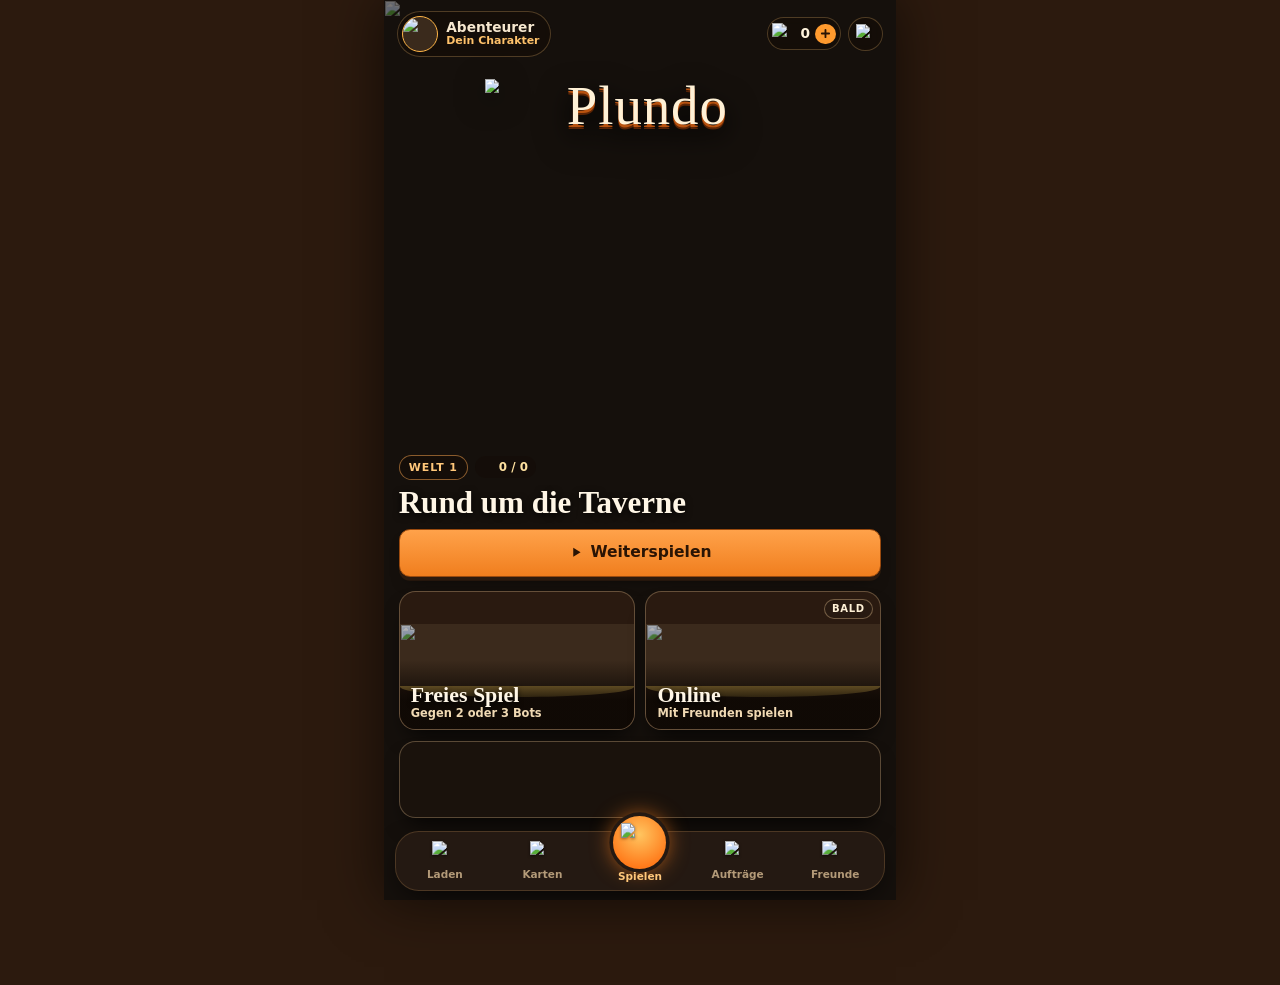
==== commit d45f3cb0: "Neue Kartenansicht im Sammelkarten-Design, Sammlung mit Glitzer-, Vollbild- und Legendär-Karten, Boo" ====
--- a/spiel/index.html
+++ b/spiel/index.html
@@ -409,7 +409,7 @@
   <!-- ============ Karten ============ -->
   <section id="scr-cards" class="screen" aria-label="Kartenübersicht" hidden>
     <header class="bar"><button class="iconbtn" type="button" data-back aria-label="Zurück"><svg viewBox="0 0 24 24"><path d="M15 5l-7 7 7 7" /></svg></button><h2>Karten &amp; Deck</h2></header>
-    <div class="content"><div class="cd-side"><div class="panel quizcta"><div><b>Regeln und Probespiel</b><span>Wie eine Runde abläuft, Hildes Übungspartie und das Regel-Quiz.</span></div><button class="btn" type="button" data-go="rules">Öffnen</button></div><div class="panel deckp" id="deck-panel"></div></div><div class="cd-main"><div class="chips cfilter" id="card-filter"></div><div class="cgrid" id="card-grid"></div></div></div>
+    <div class="content"><div class="cd-side"><div class="panel boosterp" id="booster-pane"></div><div class="panel quizcta"><div><b>Regeln und Probespiel</b><span>Wie eine Runde abläuft, Hildes Übungspartie und das Regel-Quiz.</span></div><button class="btn" type="button" data-go="rules">Öffnen</button></div><div class="panel deckp" id="deck-panel"></div></div><div class="cd-main"><div class="chips cfilter" id="card-filter"></div><div class="cgrid" id="card-grid"></div></div></div>
   </section>
 
   <!-- ============ Quiz ============ -->
@@ -425,9 +425,12 @@
 
 <script src="js/engine.js"></script>
 <script src="js/story.js"></script>
+<script src="js/cards.js"></script>
 <script src="js/audio.js"></script>
 <script src="js/ui.js"></script>
 <script src="js/cloud.js"></script>
 <script src="js/billing.js"></script>
+<script src="js/online.js"></script>
+<script src="js/community.js"></script>
 </body>
 </html>
--- a/spiel/css/app.css
+++ b/spiel/css/app.css
@@ -3087,8 +3087,8 @@
 .pf-tab small{font-size:10.5px}
 /* Spieler-ID als eigener Block unter dem Querformat-Ausweis */
 html.pcnav #scr-profile .pf-hero.hasbg{border-color:#5a3d22}
-.pf-idbox{display:none}
-html.pcnav .pf-idbox{display:flex;align-items:center;gap:12px;padding:12px 14px 12px 16px}
+.pf-idbox{display:flex;align-items:center;gap:12px;padding:12px 14px 12px 16px}
+html:not(.pcnav) .pf-idbox{margin:12px 0}
 .pf-idbox>span{display:flex;flex-direction:column;gap:2px;flex:1;min-width:0}
 .pf-idbox small{font:800 11px var(--body);letter-spacing:.12em;text-transform:uppercase;color:#a0742a}
 .pf-idbox b{font:700 22px/1 ui-monospace,Menlo,Consolas,monospace;letter-spacing:.08em;color:#3b2a1c}
@@ -3224,3 +3224,503 @@
 .pd-wtiles.more.less{-webkit-mask-image:linear-gradient(90deg,transparent,#000 12%,#000 88%,transparent);mask-image:linear-gradient(90deg,transparent,#000 12%,#000 88%,transparent)}
 /* PC-Spiel: Hinweis unter der Tür immer einzeilig, damit die Karte in der Mitte nicht springt */
 #app.pcg .idle-txt{max-width:none;white-space:nowrap}
+/* Manuell am PC: unten rechts im Spielfeld neben Rucksack und Verkaufen */
+html.pcg-on #table .stepbtn{left:auto;right:18px;top:auto;bottom:calc(var(--geqh,185px) / 2 - 30px);transform:none;min-width:0;width:auto!important;max-width:150px;padding:9px 14px 9px 16px;gap:8px;animation:stepInR .25s ease-out}
+html.pcg-on #table .stepbtn span{font-size:17px}
+html.pcg-on #table .stepbtn small{font-size:10px;max-width:96px;overflow:hidden;text-overflow:ellipsis;white-space:nowrap}
+@keyframes stepInR{from{opacity:0;transform:translateY(8px)}}
+html.pcg-on #table .stepbtn{right:14px;bottom:30px;max-width:124px;padding:8px 12px 8px 14px}
+html.pcg-on #table .stepbtn small{max-width:78px}
+html.pcg-on #table .stepbtn svg{width:16px;height:16px}
+/* Manuell am PC: Weiter-Knopf unten rechts im freien Feld neben der Ausrüstung. Der Platz ist immer frei gehalten,
+   damit die Ausrüstung nicht springt; bei schmalen Fenstern werden die Ausrüstungsfelder dafür etwas schmaler. */
+#app.pcg .geq{container-type:inline-size;padding-right:104px;padding-left:16px}
+#app.pcg .geq .et{width:clamp(48px,calc((100cqw - 344px) / 8),64px)}
+#geq .stepbtn{position:absolute;left:auto;top:auto;right:16px;bottom:12px;transform:none;display:flex!important;flex-direction:column!important;align-items:center;justify-content:center;gap:4px;width:72px!important;height:88px!important;min-width:0;max-width:none;min-height:0;margin:0;padding:6px 4px;border-radius:12px;box-sizing:border-box;pointer-events:auto;animation:stepInR .25s ease-out}
+#geq .stepbtn span{align-items:center;font-size:17px;text-align:center}
+#geq .stepbtn small{font-size:9.5px;max-width:64px;overflow:hidden;text-overflow:ellipsis;white-space:nowrap}
+#geq .stepbtn svg{display:none}
+.endov.ontable{place-items:center;align-content:center}
+.endov.story.ontable{justify-content:center}
+#app.pcg .geq{position:relative}
+/* PC: Hinweis („Tür noch geschlossen.“, „… ist am Zug.“) liegt auf der Tür, wie die Hinweise bei aufgedeckten Karten */
+#app.pcg .gdoor{position:relative}
+#app.pcg .gdoor .idle-txt{position:absolute;left:50%;bottom:16px;transform:translateX(-50%);z-index:2;margin:0;max-width:none;white-space:nowrap;padding:8px 16px;border-radius:14px;background:rgba(18,10,5,.74);font:500 16px/1.3 var(--body);color:#f6ead0;text-shadow:0 1px 2px #000;pointer-events:none}
+/* PC: Ziehen auf Gegner und Rucksack, Treffer-Blitz am Gegnersitz */
+#wopps .gseat.dz{outline:2px dashed rgba(243,200,115,.8);outline-offset:-4px}
+#wopps .gseat.dzh{outline:3px solid #f3c873;outline-offset:-4px;box-shadow:inset 0 0 40px rgba(243,200,115,.3)}
+#geq .ge-pack.dz{outline:2px dashed rgba(243,200,115,.8);outline-offset:-3px}
+#geq .ge-pack.dzh{outline:3px solid #f3c873;outline-offset:-3px;background-color:rgba(243,200,115,.22)}
+.seatfx{position:fixed;z-index:60;pointer-events:none;border-radius:16px;animation:seatfx .9s ease-out forwards}
+.seatfx.red{background:radial-gradient(ellipse at center,rgba(220,40,40,.25),rgba(200,20,20,.6));box-shadow:0 0 0 3px #e04040,0 0 26px rgba(224,64,64,.8)}
+.seatfx.purple{box-shadow:inset 0 0 0 3px #b06ae8,inset 0 0 30px rgba(160,80,230,.55),0 0 22px rgba(176,106,232,.85)}
+@keyframes seatfx{0%{opacity:0}15%{opacity:1}35%{opacity:.55}55%{opacity:1}100%{opacity:0}}
+/* PC: Tod – Bildschirm kurz schwarz-weiß mit verschwommenen, dunklen Rändern */
+.deathfx{position:fixed;inset:0;z-index:61;pointer-events:none;-webkit-backdrop-filter:grayscale(1) contrast(1.15) brightness(.85);backdrop-filter:grayscale(1) contrast(1.15) brightness(.85);animation:deathfx 2.6s ease-in-out forwards}
+.deathfx .dfx-edge{position:absolute;inset:0;-webkit-backdrop-filter:blur(7px);backdrop-filter:blur(7px);-webkit-mask:radial-gradient(ellipse at center,transparent 38%,#000 78%);mask:radial-gradient(ellipse at center,transparent 38%,#000 78%);background:radial-gradient(ellipse at center,transparent 45%,rgba(0,0,0,.6) 100%)}
+@keyframes deathfx{0%{opacity:0}14%{opacity:1}75%{opacity:1}100%{opacity:0}}
+.seatfx.dead{-webkit-backdrop-filter:grayscale(1) brightness(.6);backdrop-filter:grayscale(1) brightness(.6);background:radial-gradient(ellipse at center,transparent 35%,rgba(0,0,0,.55));box-shadow:inset 0 0 0 3px rgba(150,20,20,.9),0 0 20px rgba(0,0,0,.8);animation:seatdead 2.1s ease-in-out forwards}
+@keyframes seatdead{0%{opacity:0}15%{opacity:1}75%{opacity:1}100%{opacity:0}}
+/* PC Karten-Seite: Suche über den Filtern */
+html.pcnav #scr-cards .cfilter{display:flex;flex-direction:column;gap:10px}
+html.pcnav #scr-cards .cf-chips{display:grid;grid-template-columns:repeat(6,minmax(0,1fr));gap:8px}
+html.pcnav .cf-search{position:relative;display:block}
+html.pcnav .cf-search svg{position:absolute;left:14px;top:50%;width:20px;height:20px;transform:translateY(-50%);fill:none;stroke:#e9d3a8;stroke-width:2.2;stroke-linecap:round;pointer-events:none}
+html.pcnav .cf-search input{width:100%;height:42px;padding:0 14px 0 44px;border-radius:12px;border:2px solid rgba(233,211,168,.35);background:rgba(251,239,214,.08);color:#fbefd6;font:500 16px var(--ui,inherit);outline:none}
+html.pcnav .cf-search input::placeholder{color:rgba(251,239,214,.55)}
+html.pcnav .cf-search input:focus{border-color:#f3c873;background:rgba(251,239,214,.13)}
+html.pcnav #scr-cards .cg-none{grid-column:1/-1;margin:30px 0;text-align:center;color:#e9d3a8;font-size:17px}
+/* PC: Deck-Zusammenfassung als Kartenstapel */
+.dks{display:grid;grid-template-columns:repeat(3,minmax(0,1fr));gap:10px;margin-top:14px}
+.dks-t{position:relative;display:flex;flex-direction:column;align-items:center;gap:8px;padding:12px 6px 10px;border-radius:14px;background:rgba(120,80,30,.09);border:2px solid rgba(120,80,30,.22);text-align:center}
+.dks-t.bad{background:rgba(180,40,30,.08);border-color:rgba(180,40,30,.55)}
+.dks-stack{position:relative;display:block;width:78px;height:92px}
+.dks-stack img{position:absolute;top:6px;left:50%;width:56px;height:80px;object-fit:cover;border-radius:6px;border:2px solid #3a2414;box-shadow:0 3px 8px rgba(0,0,0,.35);transform:translateX(-50%) translateX(calc((var(--i) - 1) * 10px)) rotate(calc((var(--i) - 1) * 8deg))}
+.dks-t.mon .dks-stack img{border-color:#9a2a1e;object-position:50% 30%}
+.dks-tx{display:flex;flex-direction:column;align-items:center;line-height:1.1}
+.dks-tx b{font:700 30px/1 var(--display);color:var(--ink)}
+.dks-t.bad .dks-tx b{color:var(--red)}
+.dks-tx small{margin-top:2px;font-weight:800;font-size:14px;color:var(--ink)}
+.dks-tx em{margin-top:4px;font-style:normal;font-size:12px;color:var(--muted);line-height:1.25}
+.dks-mk{position:absolute;top:6px;right:6px;width:22px;height:22px;border-radius:50%;display:grid;place-items:center;font:800 13px/1 sans-serif;font-style:normal;color:#fff;background:#3f7a2a}
+.dks-t.bad .dks-mk{background:var(--red)}
+.dks-st{display:flex;align-items:center;justify-content:center;gap:10px;margin-top:10px;min-height:40px}
+.dks-st img{width:44px;height:44px;transform:rotate(-12deg)}
+.dks-st b{font:700 22px var(--display);color:#2b4d1d}
+.dks-st.bad b{color:var(--red)}
+/* PC: Karte groß ohne Rahmen drumherum (Karten-Seite, Regeln, Laden) */
+html.wide-any .sheet.bare{width:auto;background:none;border:0;box-shadow:none;overflow:visible}
+html.wide-any .sheet.bare .grab{display:none}
+html.wide-any .sheet.bare .sh-head{position:absolute;top:-6px;right:-58px;padding:0;z-index:2}
+html.wide-any .sheet.bare .sh-head h3{display:none}
+html.wide-any .sheet.bare .sh-body{padding:0;overflow:visible}
+html.wide-any .sheet.bare .bc{width:380px;margin:0;box-shadow:0 30px 80px rgba(0,0,0,.7)}
+.dks-bar{position:relative;display:block;width:78%;height:7px;margin-top:6px;border-radius:4px;background:rgba(120,80,30,.2);overflow:visible}
+.dks-bar i{position:absolute;left:0;top:0;bottom:0;border-radius:4px;background:var(--red)}
+.dks-bar.ok i{background:#3f7a2a}
+.dks-bar u{position:absolute;left:50%;top:-3px;bottom:-3px;width:2px;background:#3a2414;border-radius:1px}
+.dks-stack{height:84px}
+html.wide-any .sheet.bare{width:fit-content}
+/* ===== Online: Tisch mit Freunden (PC, Seite „Spielen“) ===== */
+.on-side>.panel.on-p{display:block;padding:14px 18px}
+.on-p h3{margin:0 0 6px;font:700 21px var(--display);color:var(--ink)}
+.on-p p{margin:0 0 10px;font-size:14.5px;line-height:1.4;color:var(--ink)}
+.on-p .on-note{font-size:13px;color:var(--muted)}
+.on-p .acts{margin-top:4px}
+.on-go{width:100%;margin-top:4px}
+.on-join{display:flex;gap:10px}
+.on-codein{flex:1;min-width:0;height:52px;padding:0 14px;border-radius:12px;border:2px solid rgba(120,80,30,.35);background:#fffaf0;color:var(--ink);font:700 26px/1 var(--display);letter-spacing:.32em;text-transform:uppercase;text-align:center;outline:none}
+.on-codein:focus{border-color:#e08a2c;box-shadow:0 0 0 3px rgba(224,138,44,.2)}
+.on-codein::placeholder{color:rgba(120,80,30,.35);letter-spacing:.2em}
+.on-join .btn{min-height:52px;padding:0 20px}
+.on-bigcode{display:flex;gap:8px;justify-content:center;margin:6px 0 12px}
+.on-bigcode span{display:grid;place-items:center;width:52px;height:62px;border-radius:10px;background:#2a1a0e;color:#f6d77b;font:700 34px/1 var(--display);box-shadow:inset 0 0 0 2px rgba(243,200,115,.45),0 4px 10px -4px rgba(0,0,0,.6)}
+.on-copy{display:flex;gap:10px}.on-copy .btn{flex:1}
+.on-facts{list-style:none;margin:0 0 10px;padding:0;display:flex;gap:8px}
+.on-facts li{flex:1;display:flex;flex-direction:column;align-items:center;gap:2px;padding:8px 4px;border-radius:12px;background:rgba(120,80,30,.09);font-size:12.5px;color:var(--muted);text-align:center}
+.on-facts b{font:700 26px/1 var(--display);color:var(--ink)}
+.on-soon{margin:6px 2px 0;font-size:13px;line-height:1.35;color:#ecd9b4;text-align:center;text-shadow:0 1px 3px #000}
+.on-wait{display:flex!important;align-items:center;justify-content:center;gap:12px;font:700 18px var(--display);color:var(--ink);min-height:58px}
+.on-dots{display:inline-flex;gap:5px}.on-dots i{width:8px;height:8px;border-radius:50%;background:#e08a2c;animation:onDot 1.2s infinite ease-in-out}
+.on-dots i:nth-child(2){animation-delay:.15s}.on-dots i:nth-child(3){animation-delay:.3s}
+@keyframes onDot{0%,80%,100%{transform:scale(.5);opacity:.4}40%{transform:scale(1);opacity:1}}
+.on-err{margin:0;padding:10px 14px;border-radius:12px;background:#fbe3dc;color:#8a2a1a;font-size:14px;font-weight:700}
+.on-table .su-face{position:relative}
+.on-table .su-face img{border-color:var(--fc,#d9bf8c)}
+.on-table .su-face.fa::after{content:'';position:absolute;inset:-9px;background:var(--fimg) center/contain no-repeat;pointer-events:none}
+.on-table .su-face.empty{display:grid;place-items:center;width:clamp(70px,calc(6 * var(--vw)),92px);height:clamp(70px,calc(6 * var(--vw)),92px);border-radius:50%;border:3px dashed rgba(243,220,170,.55);background:rgba(20,12,6,.45);animation:none}
+.on-table .su-face.empty i{font:400 40px/1 sans-serif;font-style:normal;color:rgba(243,220,170,.7)}
+.on-seat.free b{color:#e9d3a8}
+.on-seat em{font-style:normal;font-size:12px;color:#f6d77b;text-shadow:0 1px 3px #000}
+.on-seat.away .su-face img{filter:grayscale(.8) brightness(.7)}
+.on-seat.bot small{color:#cdb894}
+.on-sbtns{margin-top:4px;display:flex;gap:6px}
+.on-sbtns .btn{min-height:32px;padding:4px 14px;font-size:14px;width:auto}
+.on-seat .on-x{position:absolute;top:-6px;right:14px;width:28px;height:28px;border-radius:50%;border:1px solid rgba(243,200,115,.6);background:rgba(20,12,6,.85);color:#fbefd6;font:700 18px/1 sans-serif;cursor:pointer;opacity:0;transition:opacity .15s}
+.on-seat:hover .on-x,.on-seat .on-x:focus-visible{opacity:1}
+.on-plate{position:absolute;left:50%;bottom:12px;transform:translateX(-50%);z-index:3;display:flex;flex-direction:column;align-items:center;padding:6px 22px;border-radius:999px;background:rgba(20,12,6,.82);border:1px solid rgba(243,200,115,.45);color:#fbefd6;line-height:1.1}
+.on-plate small{font:800 10px var(--body);letter-spacing:.14em;text-transform:uppercase;color:#e9d3a8}
+.on-plate b{font:700 18px var(--display);letter-spacing:.08em}
+.on-join .on-codein{flex:1 1 auto;width:auto}
+.on-join .btn{flex:0 0 auto;width:auto}
+.on-bigcode span,.on-codein,.on-plate b{font-family:var(--body);font-weight:800}
+.on-bigcode span{font-size:30px}
+.on-codein{font-size:24px}
+/* Online: Freunde */
+.fr-list{list-style:none;margin:0 0 10px;padding:0;display:flex;flex-direction:column;gap:6px}
+.fr-row{position:relative;display:flex;align-items:center;gap:10px;padding:6px 8px;border-radius:12px;background:rgba(120,80,30,.07)}
+.fr-row.inv,.fr-row.req{background:rgba(224,138,44,.14);box-shadow:inset 0 0 0 1px rgba(224,138,44,.4)}
+.fr-row .su-face{animation:none;position:relative;flex:none}
+.fr-row .su-face img,#invbar .su-face img{width:40px;height:40px;border-radius:50%;object-fit:cover;object-position:50% 20%;border:2px solid var(--fc,#d9bf8c);display:block;background:#3a2414}
+.fr-row .su-face.fa::after,#invbar .su-face.fa::after{content:'';position:absolute;inset:-5px;background:var(--fimg) center/contain no-repeat;pointer-events:none}
+.fr-t{flex:1;min-width:0;display:flex;flex-direction:column;line-height:1.2}
+.fr-t b{font-size:15px;color:var(--ink);white-space:nowrap;overflow:hidden;text-overflow:ellipsis}
+.fr-t small{font-size:12.5px;color:var(--muted);display:flex;align-items:center;gap:5px}
+.fr-dot{width:8px;height:8px;border-radius:50%;background:#b8aa92;flex:none}
+.fr-row.on .fr-dot{background:#46a03a;box-shadow:0 0 0 2px rgba(70,160,58,.25)}
+.fr-row.inv .fr-dot,.fr-row.req .fr-dot{display:none}
+.fr-row .btn{width:auto;flex:none;min-height:34px;padding:4px 14px;font-size:14px}
+.fr-done{font-size:13px;font-weight:700;color:#3f7a2a;padding-right:6px}
+.fr-x{flex:none;width:26px;height:26px;border-radius:50%;border:0;background:transparent;color:var(--muted);font:700 18px/1 sans-serif;cursor:pointer;opacity:.5}
+.fr-row:hover .fr-x,.fr-row.inv .fr-x,.fr-row.req .fr-x{opacity:1}
+.fr-x:hover{background:rgba(120,80,30,.15);color:var(--ink)}
+.fr-sub{margin:4px 0 6px!important;font:800 11px var(--body)!important;letter-spacing:.12em;text-transform:uppercase;color:var(--muted)!important}
+.fr-n{font:700 13px var(--body);color:#3f7a2a;margin-left:6px}
+.fr-add .fr-in{height:44px;font-size:18px;letter-spacing:.14em}
+.fr-add .btn{min-height:44px}
+.fr-me{margin:10px 0 0!important;font-size:13px!important;color:var(--muted)!important}
+.fr-me b{color:var(--ink);letter-spacing:.04em}
+.fr-copy{border:0;background:none;color:#b8641c;font:700 13px var(--body);cursor:pointer;text-decoration:underline}
+.on-codejoin h3{font-size:17px!important}
+.on-codejoin .on-codein{height:44px;font-size:20px}
+.on-codejoin .btn{min-height:44px}
+.on-smallcode{margin-left:8px;padding:2px 10px;border-radius:8px;background:#2a1a0e;color:#f6d77b;font:800 17px var(--body);letter-spacing:.12em;vertical-align:middle}
+#invbar{position:fixed;top:calc(var(--nav,72px) + 18px);right:24px;z-index:70;display:flex;align-items:center;gap:12px;padding:10px 12px 10px 14px;border-radius:16px;background:linear-gradient(#fff8e8,#f3e2bf);border:2px solid #e08a2c;box-shadow:0 14px 34px rgba(0,0,0,.55);animation:invIn .35s cubic-bezier(.3,1.4,.5,1) both;max-width:520px}
+#invbar span{font-size:15px;color:var(--ink)}
+#invbar .btn{width:auto;min-height:38px;padding:4px 16px}
+#invbar .su-face{position:relative;animation:none}
+@keyframes invIn{from{transform:translateY(-20px);opacity:0}to{transform:none;opacity:1}}
+/* Online: Einstellungen der Runde */
+.on-cfg .on-row{display:grid;grid-template-columns:62px minmax(0,1fr);gap:10px;align-items:center;margin:0 0 8px}
+.on-cfg .lbl{margin:0;font:800 11px var(--body);letter-spacing:.1em;text-transform:uppercase;color:var(--muted)}
+.on-cfg .on-seg{margin:0}
+.on-cfg .on-seg button{min-height:36px;padding:4px 6px;font-size:14px;line-height:1.1}
+.on-cfg .on-seg button small{display:block;font-size:11px;font-weight:600;opacity:.75}
+.on-cfg .on-seg button:disabled{cursor:default}
+.on-cfg .on-seg button:disabled:not([aria-pressed="true"]){opacity:.45}
+.on-cfg .on-vars button{font-size:12.5px;min-height:30px;padding:3px 4px}
+.on-deck{display:flex;align-items:center;gap:8px}
+.on-dk{flex:1;min-width:0;display:flex;align-items:center;gap:10px;padding:6px 10px;border-radius:12px;background:rgba(120,80,30,.09);border:2px solid rgba(224,138,44,.45)}
+.on-dk img{width:38px;height:38px;border-radius:8px;object-fit:cover}
+.on-dk b{display:block;font:700 17px var(--display);color:var(--ink);line-height:1.05}
+.on-dk small{font-size:12px;color:var(--muted)}
+.on-arr{flex:none;width:34px;height:34px;border-radius:50%;border:2px solid rgba(120,80,30,.35);background:#fffaf0;color:var(--ink);font:700 22px/1 sans-serif;cursor:pointer}
+.on-arr:hover{border-color:#e08a2c}
+.on-cfg .on-note{margin:4px 0 0}
+.on-plate b{font-family:var(--display);font-weight:700;letter-spacing:0}
+/* Online: Zugzeit */
+#ontimer{position:fixed;right:calc(var(--cr,24px) + 26px);bottom:calc(var(--sab,0px) + 196px);z-index:45;display:flex;align-items:baseline;gap:3px;padding:6px 12px;border-radius:999px;background:rgba(20,12,6,.88);border:2px solid #f3c873;color:#fbefd6;box-shadow:0 6px 16px rgba(0,0,0,.5);pointer-events:none}
+#ontimer b{font:800 18px var(--body)}#ontimer small{font-size:11px;color:#e9d3a8}
+#ontimer.low{border-color:#e04040;animation:onLow 1s infinite}
+@keyframes onLow{50%{box-shadow:0 0 0 4px rgba(224,64,64,.35)}}
+/* Online am Handy: Fenster „Mit Freunden spielen“ */
+.on-m{display:flex;flex-direction:column;gap:10px}
+.on-m>.panel.on-p{margin:0;padding:12px 14px;box-shadow:none;background:rgba(120,80,30,.06);border:1px solid rgba(120,80,30,.2)}
+.on-m .on-go{width:100%;min-height:52px;font-size:18px}
+.ons-row{position:relative;display:flex;align-items:center;gap:10px;padding:6px 8px;border-radius:12px;background:rgba(120,80,30,.07)}
+.ons-row .su-face{animation:none;position:relative;flex:none}
+.ons-row .su-face img{width:40px;height:40px;border-radius:50%;object-fit:cover;object-position:50% 20%;border:2px solid var(--fc,#d9bf8c);display:block;background:#3a2414}
+.ons-row .su-face.empty{display:grid;place-items:center;width:40px;height:40px;border-radius:50%;border:2px dashed rgba(120,80,30,.4)}
+.ons-row .su-face.empty i{font:400 22px/1 sans-serif;font-style:normal;color:rgba(120,80,30,.6)}
+.ons-row.on .fr-dot{background:#46a03a}
+.ons-row .btn{width:auto;flex:none;min-height:34px;padding:4px 12px;font-size:14px}
+.ons-row .fr-x{opacity:1}
+.on-m .on-cfg .on-row{grid-template-columns:52px minmax(0,1fr)}
+.on-m .acts{margin-top:2px}
+#invbar{max-width:calc(100vw - 24px)}
+@media (max-width:700px){#invbar{left:12px;right:12px;top:calc(var(--sat,0px) + 10px);flex-wrap:wrap}}
+.on-tb img{object-fit:cover;width:56px}
+/* PC Charakter: Rahmen als Kacheln mit eigenem Porträt */
+html.pcnav #scr-profile #pf-frames{grid-template-columns:repeat(5,minmax(0,1fr));gap:14px 10px}
+.pf-frt{appearance:none;border:0;background:none;padding:0;display:flex;flex-direction:column;align-items:center;gap:4px;color:var(--ink);font:700 12px var(--body);cursor:pointer}
+.pf-frt span:not(.frt-pv){max-width:100%;text-align:center;line-height:1.15}
+.frt-pv{position:relative;display:block;width:96px;height:96px;margin:6px 0 4px}
+.frt-pv img{display:block;width:100%;height:100%;border-radius:50%;object-fit:cover;object-position:50% 20%;border:5px solid var(--c);background:var(--paper);box-shadow:0 4px 10px -4px rgba(0,0,0,.5);transition:transform .12s}
+.frt-pv.fa img{border-color:transparent}
+.frt-pv.fa::after{content:'';position:absolute;inset:-10px;background:var(--fimg) center/contain no-repeat;pointer-events:none}
+.frt-pv svg{position:absolute;left:50%;top:50%;width:26px;height:26px;transform:translate(-50%,-50%);fill:none;stroke:#fff;stroke-width:2.2;stroke-linecap:round;stroke-linejoin:round;z-index:2;filter:drop-shadow(0 1px 2px #000)}
+.pf-frt.locked .frt-pv img{filter:grayscale(1) brightness(.6)}
+.pf-frt.locked .frt-pv.fa::after{opacity:.85}
+.pf-frt[aria-pressed="true"] .frt-pv img{transform:scale(1.04);box-shadow:0 0 0 3px #ff8a1f}
+.pf-frt[aria-pressed="true"] span:not(.frt-pv){color:#c2560c}
+/* Online: keine Verbindung / gegangen */
+.offb{position:absolute;left:-5px;top:-4px;z-index:3;display:grid;place-items:center;width:24px;height:24px;border-radius:50%;background:#7a1f16;border:2px solid #fbefd6;box-shadow:0 2px 6px rgba(0,0,0,.6)}
+.offb svg{width:14px;height:14px;fill:none;stroke:#fff;stroke-width:2.4;stroke-linecap:round}
+.offb svg circle{fill:#fff;stroke:none}
+.offb.left{background:#4a3a2c}
+.gs-pt .offb{width:28px;height:28px;left:-4px;top:-4px}
+.gs-pt .offb svg{width:16px;height:16px}
+.oc .pt .offb{width:18px;height:18px;left:-6px;top:-5px;border-width:1.5px}
+.oc .pt .offb svg{width:11px;height:11px}
+.gseat:has(.offb) .gs-pt img,.oc:has(.offb) .pt img{filter:grayscale(.7) brightness(.8)}
+/* Seltenheit: Name in der Farbe der Stufe hinterlegt (Farben wie bei den Kartenarten). 1 Gewöhnlich, 2 Selten, 3 Episch, 4 Legendär */
+[data-rar="1"]{--rc:var(--k-race)}[data-rar="2"]{--rc:var(--k-class)}[data-rar="3"]{--rc:var(--k-curse)}[data-rar="4"]{--rc:var(--k-item)}
+.rn[data-rar]{display:inline-block;max-width:100%;padding:1px 7px;border-radius:999px;background:var(--rc);color:#fff8ea!important;text-shadow:0 1px 0 rgba(0,0,0,.45);box-shadow:inset 0 1px 0 rgba(255,255,255,.22),0 1px 0 rgba(0,0,0,.25);overflow:hidden;text-overflow:ellipsis;white-space:nowrap;box-sizing:border-box}
+.rn[data-rar="4"],.pf-ti[data-rar="4"],.cv-rar[data-rar="4"]{background:linear-gradient(180deg,#d9a52a,#94690f)}
+.locked .rn[data-rar]{opacity:.75}
+.pf-ti[data-rar]{background:var(--rc);color:#fff8ea;border-color:rgba(0,0,0,.35);text-shadow:0 1px 0 rgba(0,0,0,.45)}
+.pf-ti[data-rar][aria-pressed="true"]{box-shadow:0 0 0 2px #fff3d6,0 0 0 4px var(--rc)}
+.pf-ti.locked[data-rar]{opacity:.55}
+.pf-ti.locked[data-rar] svg{stroke:#fff8ea}
+.si-rar{font-style:normal;font-weight:800}
+.cv-rar{display:inline-block;margin:0 auto 4px;padding:2px 10px;border-radius:999px;background:var(--rc);color:#fff8ea;font:800 12px var(--body);letter-spacing:.12em;text-transform:uppercase;font-style:normal;text-shadow:0 1px 0 rgba(0,0,0,.45)}
+/* ===== Gemeinschaft: Anfragen, Profil, Melden, Notizen, Freunde online, Admin ===== */
+.on-myreq{display:flex;align-items:center;gap:10px;font-weight:700}
+.on-myreq .btn{margin-left:auto}
+.on-reqs{border:2px solid #e08a2c}
+.on-ban{border:2px solid #b23a2a;background:linear-gradient(#fff1ea,#f6dcd0)}
+.on-ban h3{color:#9c2a1c}
+.on-admin{margin-top:10px;width:100%}
+.on-admin b{display:inline-block;min-width:20px;padding:0 6px;margin-left:4px;border-radius:999px;background:#b23a2a;color:#fff}
+.fr-row b[data-prof],.on-reqs b[data-prof]{cursor:pointer}
+.fr-row b[data-prof]:hover{text-decoration:underline}
+.fr-row .su-face img,.on-reqs .su-face img,.pfo-card .su-face img,.pp-hero .su-face img{width:40px;height:40px;border-radius:50%;object-fit:cover;object-position:50% 20%;border:2px solid var(--fc,#d9bf8c);display:block;background:#3a2414}
+.fr-row .su-face.fa::after,.pfo-card .su-face.fa::after,.pp-hero .su-face.fa::after,#invbar .su-face.fa::after{content:'';position:absolute;inset:-5px;background:var(--fimg) center/contain no-repeat;pointer-events:none}
+.pfo-card .su-face,.pp-hero .su-face{position:relative;flex:none;animation:none}
+/* Knopfleiste im Gegnerbereich (PC) */
+.gs-acts{position:absolute;right:8px;bottom:6px;z-index:3;display:flex;gap:2px}
+.gsa{display:grid;place-items:center;width:26px;height:26px;border-radius:8px;background:transparent;color:rgba(251,239,214,.72);cursor:pointer;transition:background .15s,color .15s}
+.gsa svg{width:17px;height:17px;fill:none;stroke:currentColor;stroke-width:2;stroke-linecap:round;stroke-linejoin:round}
+.gsa:hover,.gsa:focus-visible{background:rgba(0,0,0,.38);color:#fff;outline:none}
+.gsa.on{color:#ff8a8a}.gsa.on svg{fill:#e2504a;stroke:#ffd0c8}
+.gsa.has{color:#f3c873}.gsa.has svg{fill:rgba(243,200,115,.25)}
+/* Gegnerblatt und Profil */
+.comm-bar{display:flex;flex-wrap:wrap;gap:8px;align-items:center;margin:0 0 12px}
+.comm-bar .btn svg,.comm-fr svg{width:16px;height:16px;fill:none;stroke:currentColor;stroke-width:2;stroke-linecap:round;stroke-linejoin:round;vertical-align:-3px;margin-right:5px}
+.comm-fr{font-weight:800;color:#a8352a;padding:4px 8px}.comm-fr svg{fill:#e2504a;stroke:#a8352a}
+.comm-fr.wait{color:#7a6448}.comm-fr.wait svg{fill:none;stroke:#7a6448}
+.comm-ta{width:100%;box-sizing:border-box;padding:10px 12px;border-radius:12px;border:2px solid var(--edge);background:#fffaf0;font:500 15px/1.4 var(--body);color:var(--ink);resize:vertical;margin:8px 0}
+.comm-reasons{display:flex;flex-direction:column;gap:6px;margin:10px 0}
+.comm-r{display:flex;gap:10px;align-items:flex-start;padding:8px 10px;border-radius:12px;border:2px solid var(--edge);background:var(--card-hi);cursor:pointer}
+.comm-r:has(input:checked){border-color:#e08a2c;background:#fff3dc}
+.comm-r span{display:flex;flex-direction:column}.comm-r small{color:#7a6448}
+.pp-hero{position:relative;display:flex;align-items:center;gap:14px;padding:14px 16px;border-radius:16px;overflow:hidden;background:#3a2414;color:#fbefd6;min-height:84px;width:100%;box-sizing:border-box}
+.pp-hero.hasbg{background:linear-gradient(90deg,rgba(20,12,6,.82),rgba(20,12,6,.35)),var(--bg) var(--bgp)/cover}
+.pp-hero .su-face img{width:60px;height:60px}
+.pp-who{display:flex;flex-direction:column;min-width:0}.pp-who b{font:700 22px var(--head,inherit)}.pp-who em{font-size:13px;color:#f3d79b}.pp-who small{opacity:.75;letter-spacing:.06em}
+.pp-grid{display:grid;grid-template-columns:repeat(auto-fit,minmax(150px,1fr));gap:10px;margin:4px 0 12px}
+.pp-cell{position:relative;display:flex;flex-direction:column;gap:2px;padding:10px 12px;border-radius:14px;background:var(--card-hi);border:2px solid var(--edge)}
+.pp-cell small{font:800 11px var(--body);letter-spacing:.08em;text-transform:uppercase;color:#9a7a4a}.pp-cell b{font-size:22px}.pp-cell em{font-style:normal;font-size:12.5px;color:#7a6448}
+.pp-bar{display:block;height:6px;border-radius:9px;background:rgba(0,0,0,.12);margin-top:6px;overflow:hidden}.pp-bar i{display:block;height:100%;border-radius:9px;background:var(--fsc,#46a03a)}
+.fs-good{--fsc:#46a03a}.fs-ok{--fsc:#d9a52a}.fs-bad{--fsc:#b23a2a}.fs-bad b{color:#b23a2a}
+.pp-note{padding:10px 12px;border-radius:14px;background:#fff6dc;border:2px dashed #d9bf8c;margin-bottom:10px}.pp-note small{font:800 11px var(--body);letter-spacing:.08em;text-transform:uppercase;color:#9a7a4a}.pp-note p{margin:4px 0 0;white-space:pre-wrap}
+.adm-box{margin-top:12px;padding:10px 12px;border-radius:14px;border:2px solid #b23a2a;background:#fff1ea}.adm-box small{font:800 11px var(--body);letter-spacing:.08em;text-transform:uppercase;color:#9c2a1c}
+.adm-acts{display:flex;flex-wrap:wrap;gap:6px;margin-top:6px}.adm-warn{color:#b23a2a}
+.adm-p{margin-bottom:10px}.adm-h{display:flex;align-items:center;gap:10px}.adm-h b{font-size:17px;cursor:pointer}.adm-h span{color:#7a6448}.adm-h .btn{margin-left:auto}
+.adm-list{list-style:none;margin:8px 0 0;padding:0;display:flex;flex-direction:column;gap:8px}.adm-list li{padding:8px 10px;border-radius:10px;background:rgba(120,80,30,.07)}.adm-list q{display:block;margin-top:4px;font-style:italic;color:#5a4630}
+/* PC-Startseite: Freunde online im Online-Banner rechts */
+.pd-friends{position:absolute;z-index:2;right:22px;top:22px;bottom:22px;width:min(300px,30%);display:flex;flex-direction:column;gap:8px}
+.pfo-h{font:800 12px var(--body);letter-spacing:.1em;text-transform:uppercase;color:#f3d79b;text-shadow:0 1px 2px #000}.pfo-h b{display:inline-block;margin-left:6px;padding:0 7px;border-radius:999px;background:#46a03a;color:#fff}
+.pfo-list{display:flex;flex-direction:column;gap:6px;overflow:auto;min-height:0}
+.pfo-card{appearance:none;position:relative;display:flex;align-items:center;gap:12px;padding:8px 12px;border-radius:14px;border:1.5px solid rgba(255,214,160,.35);background:rgba(20,12,6,.72);color:#fbefd6;text-align:left;cursor:pointer;overflow:hidden;backdrop-filter:blur(2px)}
+.pfo-card.hasbg{background:linear-gradient(90deg,rgba(20,12,6,.86),rgba(20,12,6,.45)),var(--bg) var(--bgp)/cover}
+.pfo-card:hover{border-color:#f3c873}
+.pfo-t{display:flex;flex-direction:column;min-width:0}.pfo-t b{font-size:15px;white-space:nowrap;overflow:hidden;text-overflow:ellipsis}.pfo-t em{font-size:12px;color:#f3d79b;font-style:italic}.pfo-t small{display:flex;align-items:center;gap:5px;font-size:12px;opacity:.85}
+.pfo-t .fr-dot{background:#5ccf4c;box-shadow:0 0 0 2px rgba(92,207,76,.3)}
+.pfo-none,.pfo-more{margin:0;padding:10px 12px;border-radius:12px;background:rgba(20,12,6,.6);color:#e8d8b8;font-size:13px}
+/* Laufende Online-Partie: zurück */
+#ongback{position:fixed;left:50%;bottom:22px;transform:translateX(-50%);z-index:80;display:flex;align-items:center;gap:10px;padding:10px 18px;border-radius:999px;border:2px solid #e08a2c;background:linear-gradient(#fff8e8,#f3e2bf);color:var(--ink);font:700 15px var(--body);box-shadow:0 12px 28px rgba(0,0,0,.55);cursor:pointer}
+#ongback.hot{background:linear-gradient(#ffb562,#e0782c);color:#fff;animation:ongHot 1.2s ease-in-out infinite}
+@keyframes ongHot{50%{box-shadow:0 0 0 6px rgba(224,120,44,.35),0 12px 28px rgba(0,0,0,.55)}}
+.pd-friends{top:60px}
+.adm-acts .btn,.adm-h .btn{width:auto;flex:none;padding-left:12px;padding-right:12px}
+.adm-h span{white-space:nowrap}
+/* Zahl offener Freundschaftsanfragen am Knopf „Mit Freunden spielen“ */
+[data-go="online"]{position:relative}
+.rq-badge{position:absolute;top:-7px;right:-7px;z-index:3;min-width:22px;height:22px;padding:0 6px;box-sizing:border-box;display:grid;place-items:center;border-radius:999px;background:#c8352b;color:#fff;font:800 12px/1 var(--body);border:2px solid #fff3d6;box-shadow:0 2px 6px rgba(0,0,0,.5);animation:rqPop .3s cubic-bezier(.3,1.6,.5,1) both}
+@keyframes rqPop{from{transform:scale(.3)}}
+.hub-mode .rq-badge{top:8px;left:8px;right:auto}
+/* Hildes Aufträge am PC: Zettel und Schatten liegen auf ::after, der Zettel selbst hat keinen Filter mehr.
+   Manche Chrome-Grafiktreiber ließen in gefilterten Elementen Text weg (Titel, Belohnung, Fortschritt fehlten). */
+.hub-daily .note,.hub-daily .note.done{filter:none;border-image:none;border-color:transparent}
+.hub-daily .note::after{content:'';position:absolute;z-index:-1;inset:-14px -22px -14px -14px;border:solid transparent;border-width:14px 22px 14px 14px;border-image:url(../art/zettel-auftrag-dunkel.webp) 60 90 60 50 fill / 14px 22px 14px 14px stretch;filter:drop-shadow(0 5px 4px rgba(0,0,0,.5));pointer-events:none}
+.hub-daily .note.done::after{filter:drop-shadow(0 5px 4px rgba(0,0,0,.5)) saturate(.85)}
+.hub-daily .notes{transform:none}
+
+/* ================= Große Kartenansicht im Sammelkarten-Design (js/cards.js) ================= */
+.tc{container-type:inline-size;position:relative;width:min(330px,86vw);margin:0 auto;perspective:900px;--kc:var(--k-monster);text-align:left}
+.tc.k-curse{--kc:var(--k-curse)}.tc.k-item{--kc:var(--k-item)}.tc.k-race{--kc:var(--k-race)}.tc.k-class{--kc:var(--k-class)}.tc.k-enh{--kc:var(--k-enh)}
+.tc.k-oneshot{--kc:var(--k-oneshot)}.tc.k-levelup{--kc:var(--k-levelup)}.tc.k-amulet{--kc:var(--k-amulet)}.tc.k-wander{--kc:var(--k-wander)}
+.tc-f{position:relative;aspect-ratio:63/88;overflow:hidden;display:flex;flex-direction:column;align-items:center;border-radius:5cqw;border:1cqw solid #c9a24a;color:var(--ink);
+  background:linear-gradient(color-mix(in srgb,var(--kc) 12%,#fbf3df),color-mix(in srgb,var(--kc) 30%,#ead6ad));transition:transform .15s;transform-style:preserve-3d;
+  box-shadow:0 4cqw 9cqw -3cqw rgba(0,0,0,.8),inset 0 0 0 1cqw var(--kc),inset 0 0 0 1.5cqw #c9a24a}
+.tc-art{position:relative;z-index:0;isolation:isolate;overflow:hidden;background:#3b2a1c;width:100%;flex:none;height:53%;border-radius:0 0 50% 50% / 0 0 14% 14%;border-bottom:1cqw solid #c9a24a;box-shadow:0 1cqw 0 var(--kc)}
+.tc-art img{display:block;width:100%;height:100%;object-fit:cover;object-position:50% 40%}
+.tc-art img.tc-noart{object-fit:contain;padding:12cqw;background:color-mix(in srgb,var(--kc) 25%,#3b2a1c)}
+.tc-coin{position:absolute;top:2.4cqw;border-radius:50%;display:grid;place-items:center;align-content:center;z-index:3}
+.tc-lv{left:2.4cqw;width:16cqw;height:16cqw;gap:1.1cqw;color:#fff3df;text-shadow:0 .3cqw 0 rgba(0,0,0,.4);
+  background:radial-gradient(circle at 38% 32%,color-mix(in srgb,var(--kc) 55%,#fff),var(--kc) 55%,color-mix(in srgb,var(--kc) 55%,#000));box-shadow:0 0 0 .7cqw #c9a24a,0 0 0 1.4cqw #3b2410,0 1.2cqw 1.6cqw rgba(0,0,0,.45)}
+.tc-lv b{font:700 7.6cqw/.8 var(--display);margin-top:.8cqw}.tc-lv b img{width:7cqw;height:7cqw;object-fit:contain;filter:drop-shadow(0 .3cqw 0 rgba(0,0,0,.35))}
+.tc-lv small{font:800 2.2cqw/1 var(--body);letter-spacing:.1em;text-transform:uppercase}
+.tc-sym{right:2.4cqw;top:3cqw;width:13cqw;height:13cqw;background:radial-gradient(circle at 38% 32%,#fff3c2,#e1b34f 45%,#9c6d1c);box-shadow:0 0 0 .7cqw #5a3a10,0 1.2cqw 1.6cqw rgba(0,0,0,.45)}
+.tc-sym i{display:block;width:8.4cqw;height:8.4cqw;background:#3b2410;-webkit-mask-position:center;mask-position:center;-webkit-mask-size:contain;mask-size:contain;-webkit-mask-repeat:no-repeat;mask-repeat:no-repeat}
+.tc-rib{position:relative;z-index:3;margin-top:-7cqw;padding:2.2cqw 9cqw 1.6cqw;max-width:96%;font:700 var(--nf,7cqw)/1 var(--display);color:#fff3df;white-space:nowrap;overflow:hidden;text-overflow:ellipsis;text-shadow:0 .4cqw 0 rgba(0,0,0,.45);
+  background:linear-gradient(color-mix(in srgb,var(--kc) 85%,#fff),var(--kc));clip-path:polygon(0 0,100% 0,94% 50%,100% 100%,0 100%,6% 50%);filter:drop-shadow(0 .6cqw 0 rgba(0,0,0,.35))}
+.tc-typ{position:relative;z-index:2;margin-top:1.2cqw;font:800 2.7cqw/1 var(--body);letter-spacing:.2em;text-transform:uppercase;color:color-mix(in srgb,var(--kc) 70%,#000)}
+/* Muster: Strahlen und Wellen vom Namensbanner auf marmoriertem Pergament */
+.tc-pat{position:absolute;left:0;right:0;top:46%;bottom:0;z-index:1;pointer-events:none;
+  background:repeating-radial-gradient(circle at 50% -6%,transparent 0 2.4cqw,color-mix(in srgb,var(--kc) 20%,transparent) 2.4cqw 2.7cqw),
+  repeating-conic-gradient(from 0deg at 50% -6%,color-mix(in srgb,var(--kc) 10%,transparent) 0 2.5deg,transparent 2.5deg 7.5deg)}
+.tc-pat::before{content:'';position:absolute;inset:0;background:color-mix(in srgb,var(--kc) 75%,#3b2410);opacity:.34;-webkit-mask:url("data:image/svg+xml,%3Csvg xmlns='http://www.w3.org/2000/svg' width='220' height='220'%3E%3Cfilter id='n'%3E%3CfeTurbulence type='fractalNoise' baseFrequency='.028' numOctaves='4' seed='7'/%3E%3CfeColorMatrix values='0 0 0 0 0 0 0 0 0 0 0 0 0 0 0 0 0 0 -2.2 1.35'/%3E%3C/filter%3E%3Crect width='100%25' height='100%25' filter='url(%23n)'/%3E%3C/svg%3E") 0 0/60cqw 60cqw;mask:url("data:image/svg+xml,%3Csvg xmlns='http://www.w3.org/2000/svg' width='220' height='220'%3E%3Cfilter id='n'%3E%3CfeTurbulence type='fractalNoise' baseFrequency='.028' numOctaves='4' seed='7'/%3E%3CfeColorMatrix values='0 0 0 0 0 0 0 0 0 0 0 0 0 0 0 0 0 0 -2.2 1.35'/%3E%3C/filter%3E%3Crect width='100%25' height='100%25' filter='url(%23n)'/%3E%3C/svg%3E") 0 0/60cqw 60cqw}
+/* feste Felder */
+.tc-zones{position:relative;z-index:2;flex:1;min-height:0;width:100%;display:flex;flex-direction:column;gap:3.2cqw;padding:3.6cqw 4.4cqw 0}
+.tc-zone{position:relative;min-height:0;display:flex;flex-wrap:wrap;gap:1.2cqw;align-content:center;justify-content:center;padding:2.8cqw 2cqw 1.6cqw;border-radius:2.4cqw;text-align:center;
+  border:.5cqw solid color-mix(in srgb,var(--kc) 45%,transparent);background:color-mix(in srgb,color-mix(in srgb,var(--kc) 5%,#fffdf6) 90%,transparent)}
+.tc-zone.z1{flex:1.25}.tc-zone.z2{flex:1}
+.tc-lab{position:absolute;top:0;left:50%;transform:translate(-50%,-55%);padding:.6cqw 2.2cqw .5cqw;border-radius:99cqw;white-space:nowrap;
+  background:color-mix(in srgb,var(--kc) 80%,#000);color:#fff3df;font:800 2.4cqw/1 var(--body);letter-spacing:.14em;text-transform:uppercase;box-shadow:0 0 0 .45cqw #c9a24a}
+.tc-zone.bad .tc-lab{background:#9e2a22}
+.tc-none{font:800 3.1cqw/1.15 var(--body);color:rgba(118,96,75,.8)}
+.tc-flv{width:100%;font:400 3.4cqw/1.15 'Kalam',cursive;color:color-mix(in srgb,var(--kc) 45%,#3b2a1c)}
+.tc-chip{display:inline-flex;align-items:center;gap:1.1cqw;padding:.7cqw 2cqw .7cqw 1cqw;border-radius:99cqw;border:.45cqw solid color-mix(in srgb,var(--kc) 55%,transparent);background:#fffaf0;
+  font:800 3.6cqw/1.1 var(--body);color:var(--ink);white-space:nowrap;max-width:100%;overflow:hidden;text-overflow:ellipsis}
+.tc-chip[data-tip]{cursor:help}
+.tc-chip.bad{border-color:rgba(158,42,34,.6);background:#fff0ea;color:#7d1f19}
+.tc-ic{position:relative;width:4.8cqw;height:4.8cqw;flex:none;display:grid;place-items:center}
+.tc-ic img,.tc-ic svg{width:100%;height:100%;object-fit:contain}
+.tc-ic.no::after{content:'';position:absolute;left:-8%;top:44%;width:116%;height:.8cqw;background:#b3261e;border-radius:1cqw;transform:rotate(-38deg)}
+.tc-loot{position:relative;z-index:2;display:flex;align-items:center;gap:2.2cqw;min-height:7.6cqw;margin:2.4cqw 0 3cqw}
+.tc-loot span{display:flex;align-items:center;gap:1cqw;padding:1cqw 2.6cqw 1cqw 1.4cqw;border-radius:99cqw;background:color-mix(in srgb,var(--kc) 65%,#000);color:#fbe7b0;font:700 5.2cqw/1 var(--display);box-shadow:0 0 0 .5cqw #c9a24a}
+.tc-loot img{width:5.6cqw;height:5.6cqw;object-fit:contain}
+.tc-rar{position:absolute;right:4cqw;bottom:3.8cqw;z-index:3;display:flex;align-items:center;gap:1.1cqw;padding:.5cqw 1.8cqw .5cqw .5cqw;border-radius:99cqw;background:color-mix(in srgb,var(--kc) 60%,#1d120a);
+  font:800 2.7cqw/1 var(--body);letter-spacing:.06em;color:#fff;text-shadow:0 .2cqw 0 rgba(0,0,0,.45)}
+.tc-rar b{display:grid;place-items:center;width:4.6cqw;height:4.6cqw;border-radius:50%;background:var(--rc);color:#fff8ea;font:800 2.8cqw/1 var(--body);box-shadow:0 0 0 .4cqw rgba(255,248,234,.8)}
+.tc-rar[data-rar="1"]{--rc:#3d6a2a}.tc-rar[data-rar="2"]{--rc:#2f5d7a}.tc-rar[data-rar="3"]{--rc:#6b3a7a}
+.tc-tip{position:absolute;z-index:30;left:5cqw;right:5cqw;bottom:40%;padding:2.6cqw 3cqw;border-radius:2.4cqw;background:#2b1b10;color:#fbf3df;font:500 3.7cqw/1.3 var(--body);text-align:left;
+  box-shadow:0 0 0 .5cqw #c9a24a,0 2cqw 4cqw rgba(0,0,0,.5);opacity:0;transform:translateY(2cqw);pointer-events:none;transition:opacity .15s,transform .15s}
+.tc-tip.on{opacity:1;transform:none}.tc-tip b{color:#ffd98a}
+.tc-spk{display:none;position:absolute;inset:0;pointer-events:none;z-index:21;mix-blend-mode:screen;opacity:.6;
+  background-image:radial-gradient(circle,#fff 0 .35cqw,transparent .5cqw),radial-gradient(circle,#fff6c8 0 .25cqw,transparent .4cqw);
+  background-size:11cqw 13cqw,17cqw 15cqw;background-position:0 0,6cqw 7cqw;animation:tcTwinkle 2.2s ease-in-out infinite alternate}
+@keyframes tcShine{0%{background-position:0% 0%}100%{background-position:100% 100%}}
+@keyframes tcTwinkle{0%{opacity:.1}100%{opacity:.7}}
+@keyframes tcSweep{0%{background-position:100% 0}65%,100%{background-position:0% 0}}
+/* Glitzer (S): Regenbogenschimmer nur im Bild */
+.tc.v-foil .tc-art::after,.tc.v-full .tc-f::after{content:'';position:absolute;inset:0;border-radius:inherit;pointer-events:none;z-index:20;mix-blend-mode:color-dodge;opacity:.36;
+  background:linear-gradient(115deg,transparent 25%,#ff6fc0 33%,#ffe680 39%,#6dffc4 45%,#6fc8ff 51%,#c48aff 57%,transparent 65%);background-size:260% 260%;background-position:var(--mx,30%) var(--my,30%);animation:tcShine 6s ease-in-out infinite alternate}
+.tc.v-foil .tc-art .tc-spk,.tc.v-full .tc-spk-all{display:block}
+.tc.v-foil .tc-f,.tc.v-full .tc-f{box-shadow:0 4cqw 9cqw -3cqw rgba(0,0,0,.8),0 0 5cqw -1.5cqw rgba(255,220,140,.55),inset 0 0 0 1cqw var(--kc),inset 0 0 0 1.5cqw #c9a24a}
+/* Vollbild (E): Bild über die ganze Karte, oben vollständig, darunter eine unscharf vergrößerte Kopie; glitzert komplett */
+.tc.v-full .tc-f{background:#1d120a}
+.tc.v-full .tc-art{position:absolute;inset:0;height:auto;border:none;border-radius:0;box-shadow:none}
+.tc-blur{display:none}
+.tc.v-full .tc-blur{display:block;position:absolute;inset:-8%;background-position:center 70%;background-size:cover;filter:blur(2.6cqw) saturate(1.15) brightness(.75);transform:scale(1.15)}
+.tc.v-full .tc-art img{position:absolute;top:0;left:0;width:100%;height:auto;aspect-ratio:1;-webkit-mask:linear-gradient(#000 78%,transparent 100%);mask:linear-gradient(#000 78%,transparent 100%)}
+.tc.v-full .tc-pat{display:none}
+.tc.v-full .tc-rib{margin-top:auto}
+.tc.v-full .tc-typ{color:#f3e2bf;text-shadow:0 .3cqw .6cqw rgba(0,0,0,.9);margin-bottom:1.4cqw}
+.tc.v-full .tc-zones{flex:none;padding-top:4.8cqw}.tc.v-full .tc-zone{flex:none;background:rgba(24,16,10,.62);border-color:rgba(232,198,106,.7);color:#fbf3df;backdrop-filter:blur(3px)}
+.tc.v-full .tc-lab{background:rgba(24,16,10,.9);color:#fbe7b0}.tc.v-full .tc-zone.bad .tc-lab{background:#9e2a22;color:#fff3df}
+.tc.v-full .tc-none{color:rgba(240,225,200,.75)}.tc.v-full .tc-flv{color:#efdcb8}
+.tc.v-full .tc-loot span{background:rgba(24,16,10,.85)}.tc.v-full .tc-rar{background:rgba(24,16,10,.85)}
+/* Legendär (L): alternatives Artwork im Hochformat, Fade-Glitzer Lila – Pink – Gelb */
+.tc.v-alt .tc-blur{display:none}
+.tc.v-alt .tc-art img{height:100%;aspect-ratio:auto;object-fit:cover;object-position:50% 22%;-webkit-mask:none;mask:none}
+.tc.v-alt .tc-f{border-color:#ff7ac6;animation:tcFadeGlow 3.6s ease-in-out infinite}
+.tc.v-alt .tc-f::after{mix-blend-mode:screen;opacity:.75;background:linear-gradient(115deg,transparent 0 34%,rgba(123,47,247,.55) 41%,rgba(255,79,176,.7) 47%,rgba(255,210,63,.75) 53%,transparent 61% 100%);background-size:250% 100%;animation:tcSweep 4.5s linear infinite}
+.tc.v-alt .tc-spk-all{opacity:1;background:url("data:image/svg+xml,%3Csvg xmlns='http://www.w3.org/2000/svg' width='120' height='150'%3E%3Cpath fill='%23ffe36e' d='M20 10l1.6 6.4L28 18l-6.4 1.6L20 26l-1.6-6.4L12 18l6.4-1.6z'/%3E%3Cpath fill='%23ff7ac6' d='M86 44l1 4 4 1-4 1-1 4-1-4-4-1 4-1z'/%3E%3Cpath fill='%23c08bff' d='M52 96l1.4 5.6L59 103l-5.6 1.4L52 110l-1.4-5.6L45 103l5.6-1.4z'/%3E%3Cpath fill='%23fff1b0' d='M104 124l.8 3.2 3.2.8-3.2.8-.8 3.2-.8-3.2-3.2-.8 3.2-.8z'/%3E%3Ccircle fill='%23ff9ad5' cx='64' cy='22' r='1.2'/%3E%3Ccircle fill='%23ffe36e' cx='10' cy='70' r='1'/%3E%3Ccircle fill='%23b98cff' cx='112' cy='86' r='1.3'/%3E%3Ccircle fill='%23ff9ad5' cx='30' cy='134' r='1.1'/%3E%3C/svg%3E") 0 0/26cqw 32cqw;animation:tcTwinkle 1.7s ease-in-out infinite alternate}
+.tc.v-alt .tc-spk-all::after{content:'';position:absolute;inset:0;background:url("data:image/svg+xml,%3Csvg xmlns='http://www.w3.org/2000/svg' width='120' height='150'%3E%3Cpath fill='%23ffe36e' d='M20 10l1.6 6.4L28 18l-6.4 1.6L20 26l-1.6-6.4L12 18l6.4-1.6z'/%3E%3Cpath fill='%23ff7ac6' d='M86 44l1 4 4 1-4 1-1 4-1-4-4-1 4-1z'/%3E%3Cpath fill='%23c08bff' d='M52 96l1.4 5.6L59 103l-5.6 1.4L52 110l-1.4-5.6L45 103l5.6-1.4z'/%3E%3Cpath fill='%23fff1b0' d='M104 124l.8 3.2 3.2.8-3.2.8-.8 3.2-.8-3.2-3.2-.8 3.2-.8z'/%3E%3Ccircle fill='%23ff9ad5' cx='64' cy='22' r='1.2'/%3E%3Ccircle fill='%23ffe36e' cx='10' cy='70' r='1'/%3E%3Ccircle fill='%23b98cff' cx='112' cy='86' r='1.3'/%3E%3Ccircle fill='%23ff9ad5' cx='30' cy='134' r='1.1'/%3E%3C/svg%3E") 13cqw 16cqw/26cqw 32cqw;animation:tcTwinkle 1.7s ease-in-out infinite alternate-reverse}
+.tc.v-alt .tc-rar b{background:linear-gradient(135deg,#7b2ff7,#ff4fb0 55%,#ffd23f)}
+.tc.v-alt .tc-sym{background:radial-gradient(circle at 38% 32%,#fff2b0,#ff9ad5 50%,#7b2ff7);box-shadow:0 0 0 .7cqw #3a1060,0 1.2cqw 1.6cqw rgba(0,0,0,.45)}
+@keyframes tcFadeGlow{0%,100%{box-shadow:0 4cqw 9cqw -3cqw rgba(0,0,0,.8),0 0 5cqw -1.5cqw rgba(123,47,247,.7),inset 0 0 0 .8cqw #7b2ff7,inset 0 0 0 1.3cqw #ffd23f}
+  50%{box-shadow:0 4cqw 9cqw -3cqw rgba(0,0,0,.8),0 0 8cqw -.5cqw rgba(255,79,176,.9),inset 0 0 0 .8cqw #ff4fb0,inset 0 0 0 1.3cqw #ffe36e}}
+@media (prefers-reduced-motion: reduce){.tc .tc-f,.tc .tc-f::after,.tc .tc-art::after,.tc .tc-spk,.tc .tc-spk::after{animation:none!important}}
+/* Größe je nach Ort: Detail-Fenster, PC-Fenster ohne Rahmen, PC-Spielansicht */
+html.wide-any .sheet.bare .tc{width:380px}
+.cdx-card .tc{width:100%}
+.wprev-in .tc{width:min(300px,100%)}
+
+/* ---------- Varianten auf kleinen Karten und dem Spielfeld ---------- */
+.mc .mc-art.mc-artv{display:block;overflow:hidden;background-color:#3a2414;background-size:cover;background-position:50% 40%;background-repeat:no-repeat}
+.mc.v-alt .mc-art.mc-artv{background-position:50% 20%}
+.mc-artv::after,.mc-gl,.art-gl{content:'';position:absolute;inset:0;pointer-events:none;border-radius:inherit;mix-blend-mode:color-dodge;opacity:.4;z-index:2;
+  background:linear-gradient(115deg,transparent 25%,#ff6fc0 33%,#ffe680 39%,#6dffc4 45%,#6fc8ff 51%,#c48aff 57%,transparent 65%);background-size:260% 260%;animation:tcShine 5s ease-in-out infinite alternate}
+.mc.v-full .mc-artv::after,.mc.v-alt .mc-artv::after{display:none}
+.mc.v-full,.mc.v-alt{box-shadow:0 3px 0 rgba(0,0,0,.3),0 0 10px -2px rgba(255,214,120,.7)}
+.mc.v-alt{border-color:#ff7ac6}
+.mc.v-alt .mc-gl{mix-blend-mode:screen;opacity:.7;background:linear-gradient(115deg,transparent 0 34%,rgba(123,47,247,.5) 41%,rgba(255,79,176,.65) 47%,rgba(255,210,63,.7) 53%,transparent 61% 100%);background-size:250% 100%;animation:tcSweep 4.5s linear infinite}
+.art .art-gl{z-index:1}
+.art.v-alt .art-gl{mix-blend-mode:screen;opacity:.6;background:linear-gradient(115deg,transparent 0 34%,rgba(123,47,247,.5) 41%,rgba(255,79,176,.65) 47%,rgba(255,210,63,.7) 53%,transparent 61% 100%);background-size:250% 100%;animation:tcSweep 4.5s linear infinite}
+.art.v-alt img{object-position:50% 20%}
+.mc-coll{position:absolute;right:4px;bottom:34px;z-index:3;display:flex;gap:2px}
+.mc-coll i{display:grid;place-items:center;width:15px;height:15px;border-radius:50%;font:800 9px/1 var(--body);font-style:normal;color:#fff;box-shadow:0 0 0 1.5px #fff8ea,0 1px 2px rgba(0,0,0,.4)}
+.mc-coll i[data-rar="2"]{background:#2f5d7a}.mc-coll i[data-rar="3"]{background:#6b3a7a}.mc-coll i[data-rar="4"]{background:linear-gradient(135deg,#7b2ff7,#ff4fb0 55%,#ffd23f)}
+@media (prefers-reduced-motion: reduce){.mc-artv::after,.mc-gl,.art-gl{animation:none}}
+
+/* ---------- Designauswahl unter der großen Karte ---------- */
+.cvsel{display:grid;grid-template-columns:repeat(auto-fit,minmax(0,1fr));gap:6px;width:min(330px,86vw);margin:14px auto 0}
+html.wide-any .sheet.bare .cvsel{width:380px}
+.cv-b{display:flex;flex-direction:column;align-items:center;gap:2px;padding:7px 4px 6px;border-radius:12px;border:2px solid var(--edge);background:linear-gradient(var(--card-hi),var(--card));color:var(--ink);box-shadow:0 2px 0 var(--wood-dark);cursor:pointer}
+.cv-b span{font:800 13px/1.1 var(--body)}.cv-b small{font:700 10.5px/1.1 var(--body);color:var(--muted)}
+.cv-b.on{outline:3px solid #c9a24a;outline-offset:1px}
+.cv-b.sel{background:linear-gradient(#fff4d6,#f3dfa8)}.cv-b.sel small{color:#3d6a2a}
+.cv-b.lock{opacity:.7;background:linear-gradient(#ece2cc,#ddd0b4)}.cv-b.lock small{color:#9e2a22}
+.cv-r{display:grid;place-items:center;width:20px;height:20px;border-radius:50%;font:800 11px/1 var(--body);font-style:normal;color:#fff;background:#3d6a2a;box-shadow:0 0 0 1.5px #fff8ea}
+.cv-r[data-rar="2"]{background:#2f5d7a}.cv-r[data-rar="3"]{background:#6b3a7a}.cv-r[data-rar="4"]{background:linear-gradient(135deg,#7b2ff7,#ff4fb0 55%,#ffd23f)}
+.cv-note{width:min(330px,86vw);margin:8px auto 0;text-align:center;font:600 13px/1.3 var(--body);color:var(--muted)}
+html.wide-any .sheet.bare .cv-note{width:380px;color:#f1e3c4}
+
+/* ---------- Booster-Packung ---------- */
+.bpack{--bc:#8a5a2b;--bc2:#4a2c12;--bi:#3b2410;position:relative;display:block;width:150px;aspect-ratio:5/7;border-radius:10px;overflow:hidden;
+  background:linear-gradient(160deg,color-mix(in srgb,var(--bc) 70%,#fff),var(--bc) 40%,var(--bc2));box-shadow:0 10px 24px rgba(0,0,0,.55),inset 0 0 0 3px rgba(255,236,190,.55)}
+.bpack.w-keller{--bc:#5a6878;--bc2:#232a33}.bpack.w-wald{--bc:#4f7a32;--bc2:#1f3a14}.bpack.w-strand{--bc:#e0a24a;--bc2:#2a7a8a}.bpack.w-meer{--bc:#2a5a8a;--bc2:#10233d}
+.bp-top{position:absolute;left:0;right:0;top:0;height:14%;z-index:2;background:repeating-linear-gradient(90deg,rgba(255,255,255,.35) 0 4px,rgba(0,0,0,.15) 4px 8px),linear-gradient(var(--bc2),var(--bc));
+  -webkit-mask:linear-gradient(#000 70%,transparent 70%),radial-gradient(circle at 4px 100%,transparent 3px,#000 3.5px) 0 100%/8px 30% repeat-x;mask:linear-gradient(#000 70%,transparent 70%),radial-gradient(circle at 4px 100%,transparent 3px,#000 3.5px) 0 100%/8px 30% repeat-x;transition:transform .5s cubic-bezier(.3,1.4,.6,1),opacity .5s}
+.bp-body{position:absolute;inset:16% 8% 8%;display:flex;flex-direction:column;align-items:center;justify-content:center;gap:4px;border-radius:8px;background:radial-gradient(circle at 50% 35%,rgba(255,240,200,.35),transparent 65%);color:#fff6e0;text-align:center}
+.bp-ico{display:block;width:48%;aspect-ratio:1;background:#fff3d0;-webkit-mask-position:center;mask-position:center;-webkit-mask-size:contain;mask-size:contain;-webkit-mask-repeat:no-repeat;mask-repeat:no-repeat;filter:drop-shadow(0 2px 0 rgba(0,0,0,.4))}
+.bp-body b{font:700 20px/1 var(--display);text-shadow:0 2px 0 rgba(0,0,0,.45)}
+.bp-body small{font:800 10px/1 var(--body);letter-spacing:.3em;text-transform:uppercase;padding-left:.3em}
+.bp-body em{font:700 10px/1 var(--body);font-style:normal;opacity:.85}
+.bp-shine{position:absolute;inset:0;pointer-events:none;mix-blend-mode:screen;background:linear-gradient(115deg,transparent 35%,rgba(255,255,255,.55) 47%,rgba(255,230,160,.4) 52%,transparent 62%);background-size:250% 100%;animation:tcSweep 3.8s linear infinite}
+.bpack.mini{width:44px;border-radius:5px}.bpack.mini .bp-body b,.bpack.mini .bp-body small,.bpack.mini .bp-body em{display:none}.bpack.mini .bp-ico{width:70%}
+.bpack.shelf{width:62px;margin:0 auto;border-radius:6px}.bpack.shelf .bp-body b{font-size:11px}.bpack.shelf .bp-body small,.bpack.shelf .bp-body em{display:none}
+.sbooster .si-ware{display:grid;place-items:center}
+
+/* ---------- Sammlung in der Kartenübersicht ---------- */
+.boosterp{display:flex;flex-direction:column;gap:10px}
+.bpane-head{display:flex;gap:12px;align-items:center;justify-content:space-between}
+.bpane-head>div{display:flex;flex-direction:column;gap:2px}.bpane-head b{font:700 22px/1 var(--display)}.bpane-head span{font-size:13px;line-height:1.3;color:var(--muted)}
+.bpane-list{list-style:none;margin:0;padding:0;display:flex;flex-direction:column;gap:4px}
+.bpane-list li{display:grid;grid-template-columns:20px 1fr repeat(3,minmax(54px,auto));gap:6px;align-items:center;font-size:13px}
+.bpane-list li b{font:800 13px var(--body)}.bpane-list li span{display:flex;align-items:center;gap:3px;font-weight:700;color:var(--muted)}
+.bpane-list em{display:grid;place-items:center;width:16px;height:16px;border-radius:50%;font:800 9px/1 var(--body);font-style:normal;color:#fff}
+.bpane-list em[data-rar="2"]{background:#2f5d7a}.bpane-list em[data-rar="3"]{background:#6b3a7a}.bpane-list em[data-rar="4"]{background:linear-gradient(135deg,#7b2ff7,#ff4fb0 55%,#ffd23f)}
+.bp-mini{display:block;width:18px;height:18px;background:var(--ink);-webkit-mask-position:center;mask-position:center;-webkit-mask-size:contain;mask-size:contain;-webkit-mask-repeat:no-repeat;mask-repeat:no-repeat}
+.cv-boost{display:flex;align-items:center;gap:10px;margin:6px 0;padding:8px 10px;border-radius:12px;background:rgba(255,240,200,.12);text-align:left;font-size:14px;line-height:1.3}
+
+/* ---------- Booster öffnen ---------- */
+.bstov{position:fixed;inset:0;z-index:48;display:grid;place-items:center;overflow:hidden auto;background:radial-gradient(circle at 50% 42%,rgba(60,30,70,.94),rgba(8,5,12,.97) 72%);animation:fadeIn .25s}
+.bst-rays{position:absolute;inset:-50%;pointer-events:none;opacity:0;transition:opacity .6s}
+.bst-rays i{position:absolute;inset:0;background:repeating-conic-gradient(from 0deg,rgba(255,230,160,.18) 0 6deg,transparent 6deg 18deg);animation:bstSpin 24s linear infinite}
+.bstov.open .bst-rays{opacity:.7}
+.bstov.peak-full .bst-rays i{background:repeating-conic-gradient(from 0deg,rgba(200,150,255,.25) 0 6deg,transparent 6deg 18deg)}
+.bstov.peak-alt .bst-rays{opacity:1}.bstov.peak-alt .bst-rays i{background:repeating-conic-gradient(from 0deg,rgba(123,47,247,.35) 0 4deg,rgba(255,79,176,.3) 4deg 8deg,rgba(255,210,63,.3) 8deg 12deg,transparent 12deg 20deg);animation-duration:12s}
+@keyframes bstSpin{to{transform:rotate(360deg)}}
+.bst-box{position:relative;display:flex;flex-direction:column;align-items:center;gap:14px;width:min(760px,96vw);padding:20px 0 28px}
+.bst-name{font:700 30px/1 var(--display);color:#fff3df;text-shadow:0 3px 0 rgba(0,0,0,.5)}
+.bst-pack{appearance:none;background:none;border:none;padding:0;cursor:pointer;transition:transform .5s,opacity .5s}
+.bst-pack .bpack{width:min(200px,48vw)}
+.bst-pack.idle{animation:bstBob 2.4s ease-in-out infinite}
+.bst-pack.shake{animation:bstShake .9s ease-in both}
+.bst-pack.torn .bp-top{transform:translate(30%,-140%) rotate(24deg);opacity:0}
+.bst-pack.torn{transform:translateY(40vh) scale(.8);opacity:0;pointer-events:none;transition-delay:.25s;position:absolute}
+@keyframes bstBob{0%,100%{transform:translateY(0) rotate(-2deg)}50%{transform:translateY(-8px) rotate(2deg)}}
+@keyframes bstShake{0%{transform:rotate(0)}15%{transform:rotate(-4deg)}30%{transform:rotate(5deg) scale(1.03)}45%{transform:rotate(-6deg) scale(1.05)}60%{transform:rotate(7deg) scale(1.07)}75%{transform:rotate(-8deg) scale(1.09)}100%{transform:rotate(0) scale(1.12)}}
+.bst-hint{margin:0;font:700 15px var(--body);color:#e8d6b8}
+.bst-later{appearance:none;background:none;border:none;color:#cdb898;font:700 14px var(--body);text-decoration:underline;cursor:pointer}
+.bst-cards{display:grid;grid-template-columns:repeat(3,minmax(0,1fr));gap:clamp(8px,2vw,22px);width:100%;padding:0 10px;perspective:1200px}
+.bst-cards:empty{display:none}
+.bst-card{appearance:none;background:none;border:none;padding:0;cursor:pointer;opacity:0;animation:bstFly .55s cubic-bezier(.2,1.2,.4,1) both;animation-delay:calc(var(--i) * .12s)}
+@keyframes bstFly{from{opacity:0;transform:translateY(40vh) scale(.4) rotate(calc((var(--i) - 1) * 18deg))}to{opacity:1;transform:none}}
+.bst-in{position:relative;display:block;aspect-ratio:63/88;transform-style:preserve-3d;transition:transform .6s cubic-bezier(.3,1.3,.5,1)}
+.bst-card.flip .bst-in{transform:rotateY(180deg)}
+.bst-back,.bst-front{position:absolute;inset:0;backface-visibility:hidden;-webkit-backface-visibility:hidden}
+.bst-back{display:grid;place-items:center;border-radius:5cqw;border-radius:8%;border:3px solid #c9a24a;background:radial-gradient(circle at 50% 40%,#7a3a8a,#2a1035 70%);box-shadow:0 10px 24px rgba(0,0,0,.6),inset 0 0 0 4px #4a1e58}
+.bst-back i{display:block;width:45%;aspect-ratio:1;background:#e9c46a;-webkit-mask-position:center;mask-position:center;-webkit-mask-size:contain;mask-size:contain;-webkit-mask-repeat:no-repeat;mask-repeat:no-repeat}
+.bst-front{transform:rotateY(180deg)}
+.bst-front .tc{width:100%;margin:0}
+.bst-card.r-alt.flip .bst-front .tc{filter:drop-shadow(0 0 18px rgba(255,79,176,.8))}
+.bst-card.r-full.flip .bst-front .tc{filter:drop-shadow(0 0 12px rgba(200,150,255,.6))}
+.bst-new{position:absolute;top:-8px;left:50%;transform:translateX(-50%);z-index:40;padding:3px 10px;border-radius:999px;background:#3d6a2a;color:#fff;font:800 11px/1.2 var(--body);letter-spacing:.08em;text-transform:uppercase;box-shadow:0 2px 6px rgba(0,0,0,.4);opacity:0;transition:opacity .3s .5s}
+.bst-card.flip .bst-new{opacity:1}
+.bst-dup{position:absolute;top:34%;left:50%;z-index:40;padding:6px 12px;border:3px solid #c0392b;border-radius:8px;color:#c0392b;background:rgba(255,245,235,.85);font:800 clamp(13px,3.4vw,20px)/1 var(--body);letter-spacing:.12em;text-transform:uppercase;transform:translate(-50%,-50%) rotate(-14deg) scale(2.2);opacity:0;pointer-events:none}
+.bst-card.dup .bst-dup{animation:bstStamp .35s cubic-bezier(.3,1.6,.5,1) forwards}
+@keyframes bstStamp{to{opacity:1;transform:translate(-50%,-50%) rotate(-14deg) scale(1)}}
+.bst-coin{position:absolute;left:50%;top:55%;z-index:41;display:flex;align-items:center;gap:4px;padding:4px 10px;border-radius:999px;background:#3b2410;color:#ffe08a;font:700 clamp(14px,3.6vw,20px)/1 var(--display);box-shadow:0 0 0 2px #c9a24a;transform:translate(-50%,0);opacity:0;pointer-events:none}
+.bst-coin img{width:1.1em;height:1.1em}
+.bst-card.dup .bst-coin{animation:bstCoin 1.4s .35s ease-out forwards}
+@keyframes bstCoin{0%{opacity:0;transform:translate(-50%,10px)}25%{opacity:1;transform:translate(-50%,0)}70%{opacity:1;transform:translate(-50%,-30px)}100%{opacity:0;transform:translate(-50%,-90px) scale(.7)}}
+.bst-sum{display:flex;flex-direction:column;align-items:center;gap:4px;text-align:center;color:#f1e3c4}
+.bst-sum b{font:700 24px/1 var(--display);color:#fff3df}.bst-sum span{display:flex;align-items:center;gap:4px;font:700 15px var(--body)}.bst-sum span img{width:18px;height:18px}.bst-sum small{color:#cdb898}
+.bst-acts{display:flex;flex-wrap:wrap;gap:10px;justify-content:center}.bst-acts .btn{width:auto;min-width:160px}
+@media (prefers-reduced-motion: reduce){.bst-pack.idle,.bst-rays i,.bp-shine{animation:none}}
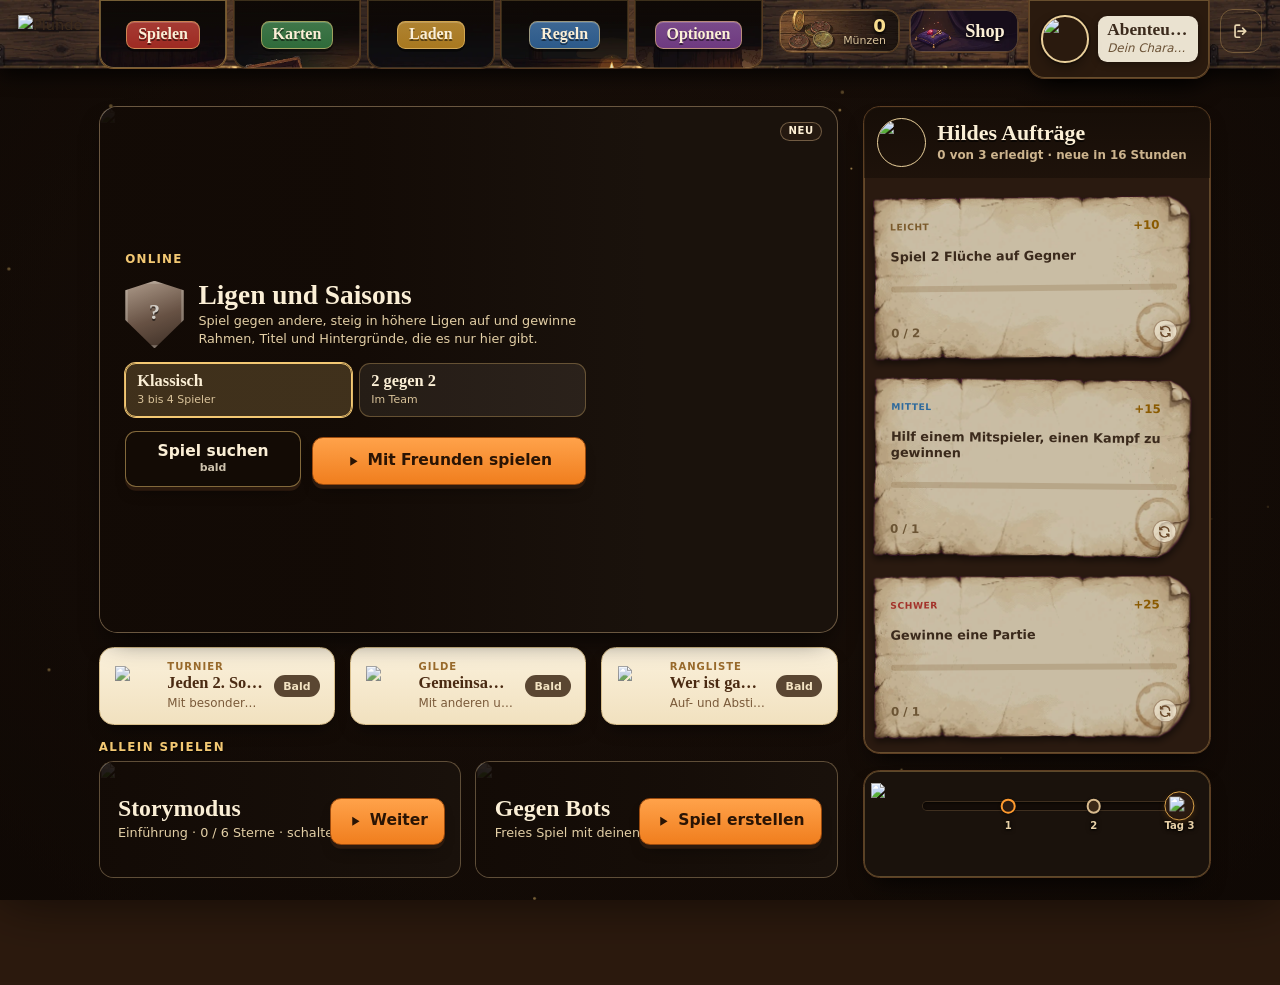
==== commit ca19c0a6: "Krämerladen mit zwei Verkaufsflächen (Individualisierungen, Booster je Welt und Tag), Shop als eigen" ====
--- a/spiel/index.html
+++ b/spiel/index.html
@@ -244,6 +244,12 @@
         <div class="trow"><span>Kaufwelten<small id="cheat-buy">Noch nichts freigeschaltet</small></span></div>
         <div class="btnrow2"><button class="btn small" type="button" data-go="unlockall">Alles freischalten</button><button class="btn small" type="button" data-go="buyreset">Käufe zurücksetzen</button></div>
         <div class="trow"><span>Krämerladen<small>Würfelt das heutige Angebot neu</small></span><button class="btn small" type="button" data-go="shopreroll">Neu bestücken</button></div>
+        <div class="trow"><span>Booster<small>Kostenlos einen Booster öffnen</small></span></div>
+        <div class="btnrow-b"><button class="btn small" type="button" data-testbooster="1">Grunddeck</button><button class="btn small" type="button" data-testbooster="2">Keller</button><button class="btn small" type="button" data-testbooster="3">Wald</button><button class="btn small" type="button" data-testbooster="4">Strand</button><button class="btn small" type="button" data-testbooster="5">Hohe See</button></div>
+        <div class="trow"><span>Sammlung<small id="cheat-coll">Noch keine Sammelkarten</small></span></div>
+        <div class="btnrow2"><button class="btn small" type="button" data-go="collall">Alle Karten freischalten</button><button class="btn small" type="button" data-go="collundo">Rückgängig</button></div>
+        <p class="hint">Schaltet alle Glitzer-, Vollbild- und Legendär-Karten frei und wählt sie gleich aus: Legendär, wo es eins gibt, sonst abwechselnd Glitzer und Vollbild. „Rückgängig“ stellt deine Sammlung von vorher wieder her.</p>
+        <div class="trow"><span>Sammlung leeren<small>Alle Sammelkarten und Booster löschen</small></span><button class="btn small danger" type="button" data-go="collreset">Leeren</button></div>
         <p class="hint">„Alles freischalten“ kauft alle Welten, schließt jede Station mit allen Sternen ab und schaltet Decks, Tische, Musik, Titel, Rahmen und Porträts frei. Zurück geht es mit „Storymodus zurücksetzen“ und „Käufe zurücksetzen“.</p>
       </div>
       <div class="panel about">
@@ -264,6 +270,10 @@
   <section id="scr-shop" class="screen" aria-label="Krämerladen" hidden>
     <header class="bar"><button class="iconbtn" type="button" data-back aria-label="Zurück"><svg viewBox="0 0 24 24"><path d="M15 5l-7 7 7 7" /></svg></button><h2>Krämerladen</h2></header>
     <div class="content shoppage" id="shop-page"></div>
+  </section>
+  <section id="scr-premium" class="screen" aria-label="Shop" hidden>
+    <header class="bar"><button class="iconbtn" type="button" data-back aria-label="Zurück"><svg viewBox="0 0 24 24"><path d="M15 5l-7 7 7 7" /></svg></button><h2>Shop</h2></header>
+    <div class="content premiumpage" id="premium-page"></div>
   </section>
   <section id="scr-rules" class="screen" aria-label="Spielregeln" hidden>
     <header class="bar"><button class="iconbtn" type="button" data-back aria-label="Zurück"><svg viewBox="0 0 24 24"><path d="M15 5l-7 7 7 7" /></svg></button><h2>Spielregeln</h2></header>
--- a/spiel/css/app.css
+++ b/spiel/css/app.css
@@ -3650,20 +3650,17 @@
 .cv-note{width:min(330px,86vw);margin:8px auto 0;text-align:center;font:600 13px/1.3 var(--body);color:var(--muted)}
 html.wide-any .sheet.bare .cv-note{width:380px;color:#f1e3c4}
 
-/* ---------- Booster-Packung ---------- */
-.bpack{--bc:#8a5a2b;--bc2:#4a2c12;--bi:#3b2410;position:relative;display:block;width:150px;aspect-ratio:5/7;border-radius:10px;overflow:hidden;
-  background:linear-gradient(160deg,color-mix(in srgb,var(--bc) 70%,#fff),var(--bc) 40%,var(--bc2));box-shadow:0 10px 24px rgba(0,0,0,.55),inset 0 0 0 3px rgba(255,236,190,.55)}
-.bpack.w-keller{--bc:#5a6878;--bc2:#232a33}.bpack.w-wald{--bc:#4f7a32;--bc2:#1f3a14}.bpack.w-strand{--bc:#e0a24a;--bc2:#2a7a8a}.bpack.w-meer{--bc:#2a5a8a;--bc2:#10233d}
-.bp-top{position:absolute;left:0;right:0;top:0;height:14%;z-index:2;background:repeating-linear-gradient(90deg,rgba(255,255,255,.35) 0 4px,rgba(0,0,0,.15) 4px 8px),linear-gradient(var(--bc2),var(--bc));
-  -webkit-mask:linear-gradient(#000 70%,transparent 70%),radial-gradient(circle at 4px 100%,transparent 3px,#000 3.5px) 0 100%/8px 30% repeat-x;mask:linear-gradient(#000 70%,transparent 70%),radial-gradient(circle at 4px 100%,transparent 3px,#000 3.5px) 0 100%/8px 30% repeat-x;transition:transform .5s cubic-bezier(.3,1.4,.6,1),opacity .5s}
-.bp-body{position:absolute;inset:16% 8% 8%;display:flex;flex-direction:column;align-items:center;justify-content:center;gap:4px;border-radius:8px;background:radial-gradient(circle at 50% 35%,rgba(255,240,200,.35),transparent 65%);color:#fff6e0;text-align:center}
-.bp-ico{display:block;width:48%;aspect-ratio:1;background:#fff3d0;-webkit-mask-position:center;mask-position:center;-webkit-mask-size:contain;mask-size:contain;-webkit-mask-repeat:no-repeat;mask-repeat:no-repeat;filter:drop-shadow(0 2px 0 rgba(0,0,0,.4))}
-.bp-body b{font:700 20px/1 var(--display);text-shadow:0 2px 0 rgba(0,0,0,.45)}
-.bp-body small{font:800 10px/1 var(--body);letter-spacing:.3em;text-transform:uppercase;padding-left:.3em}
-.bp-body em{font:700 10px/1 var(--body);font-style:normal;opacity:.85}
-.bp-shine{position:absolute;inset:0;pointer-events:none;mix-blend-mode:screen;background:linear-gradient(115deg,transparent 35%,rgba(255,255,255,.55) 47%,rgba(255,230,160,.4) 52%,transparent 62%);background-size:250% 100%;animation:tcSweep 3.8s linear infinite}
-.bpack.mini{width:44px;border-radius:5px}.bpack.mini .bp-body b,.bpack.mini .bp-body small,.bpack.mini .bp-body em{display:none}.bpack.mini .bp-ico{width:70%}
-.bpack.shelf{width:62px;margin:0 auto;border-radius:6px}.bpack.shelf .bp-body b{font-size:11px}.bpack.shelf .bp-body small,.bpack.shelf .bp-body em{display:none}
+/* ---------- Booster-Packung (Bild je Welt) ---------- */
+.bpack{container-type:inline-size;position:relative;display:block;width:150px;aspect-ratio:480/728;filter:drop-shadow(0 10px 16px rgba(0,0,0,.55))}
+.bpk-body,.bpk-top{position:absolute;inset:0;width:100%;height:100%;object-fit:contain;pointer-events:none}
+.bpk-body{clip-path:inset(7.4% 0 0 0)}
+.bpk-top{clip-path:inset(0 0 92.6% 0);transform-origin:8% 7%;transition:transform .55s cubic-bezier(.3,1.3,.5,1),opacity .55s}
+.bpk-name{position:absolute;left:24%;right:24%;top:78.4%;height:6.4%;display:flex;align-items:center;justify-content:center;font:700 10.5cqw/1 var(--display);color:#4a2a0c;text-shadow:0 .5cqw 0 rgba(255,236,170,.55);white-space:nowrap}
+.bpack.w-meer .bpk-name,.bpack.w-strand .bpk-name{font-size:9.5cqw}
+.bpk-shine{position:absolute;inset:0;pointer-events:none;mix-blend-mode:screen;background:linear-gradient(115deg,transparent 35%,rgba(255,255,255,.5) 46%,rgba(255,230,160,.35) 52%,transparent 62%);background-size:250% 100%;animation:tcSweep 3.8s linear infinite;
+  -webkit-mask:var(--bimg) center/contain no-repeat;mask:var(--bimg) center/contain no-repeat}
+.bpack.mini{width:46px}.bpack.mini .bpk-name{display:none}
+.bpack.shelf{width:70px;margin:0 auto}.bpack.shelf .bpk-name{display:none}
 .sbooster .si-ware{display:grid;place-items:center}
 
 /* ---------- Sammlung in der Kartenübersicht ---------- */
@@ -3680,7 +3677,7 @@
 
 /* ---------- Booster öffnen ---------- */
 .bstov{position:fixed;inset:0;z-index:48;display:grid;place-items:center;overflow:hidden auto;background:radial-gradient(circle at 50% 42%,rgba(60,30,70,.94),rgba(8,5,12,.97) 72%);animation:fadeIn .25s}
-.bst-rays{position:absolute;inset:-50%;pointer-events:none;opacity:0;transition:opacity .6s}
+.bst-rays{position:fixed;left:50%;top:50%;width:170vmax;height:170vmax;transform:translate(-50%,-50%);pointer-events:none;opacity:0;transition:opacity .6s}
 .bst-rays i{position:absolute;inset:0;background:repeating-conic-gradient(from 0deg,rgba(255,230,160,.18) 0 6deg,transparent 6deg 18deg);animation:bstSpin 24s linear infinite}
 .bstov.open .bst-rays{opacity:.7}
 .bstov.peak-full .bst-rays i{background:repeating-conic-gradient(from 0deg,rgba(200,150,255,.25) 0 6deg,transparent 6deg 18deg)}
@@ -3689,11 +3686,12 @@
 .bst-box{position:relative;display:flex;flex-direction:column;align-items:center;gap:14px;width:min(760px,96vw);padding:20px 0 28px}
 .bst-name{font:700 30px/1 var(--display);color:#fff3df;text-shadow:0 3px 0 rgba(0,0,0,.5)}
 .bst-pack{appearance:none;background:none;border:none;padding:0;cursor:pointer;transition:transform .5s,opacity .5s}
-.bst-pack .bpack{width:min(200px,48vw)}
+.bst-pack .bpack{width:min(230px,56vw)}
 .bst-pack.idle{animation:bstBob 2.4s ease-in-out infinite}
 .bst-pack.shake{animation:bstShake .9s ease-in both}
-.bst-pack.torn .bp-top{transform:translate(30%,-140%) rotate(24deg);opacity:0}
-.bst-pack.torn{transform:translateY(40vh) scale(.8);opacity:0;pointer-events:none;transition-delay:.25s;position:absolute}
+.bst-pack.torn .bpk-top{transform:translate(40%,-160%) rotate(28deg);opacity:0}
+.bst-pack.torn .bpack::after{content:'';position:absolute;left:8%;right:8%;top:4%;height:12%;background:radial-gradient(ellipse at 50% 100%,rgba(255,240,190,.95),rgba(255,210,110,.5) 40%,transparent 70%);filter:blur(4px)}
+.bst-pack.torn{transform:translateY(45vh) scale(.85);opacity:0;pointer-events:none;transition:transform .6s .45s ease-in,opacity .6s .45s;position:absolute}
 @keyframes bstBob{0%,100%{transform:translateY(0) rotate(-2deg)}50%{transform:translateY(-8px) rotate(2deg)}}
 @keyframes bstShake{0%{transform:rotate(0)}15%{transform:rotate(-4deg)}30%{transform:rotate(5deg) scale(1.03)}45%{transform:rotate(-6deg) scale(1.05)}60%{transform:rotate(7deg) scale(1.07)}75%{transform:rotate(-8deg) scale(1.09)}100%{transform:rotate(0) scale(1.12)}}
 .bst-hint{margin:0;font:700 15px var(--body);color:#e8d6b8}
@@ -3723,4 +3721,34 @@
 .bst-sum{display:flex;flex-direction:column;align-items:center;gap:4px;text-align:center;color:#f1e3c4}
 .bst-sum b{font:700 24px/1 var(--display);color:#fff3df}.bst-sum span{display:flex;align-items:center;gap:4px;font:700 15px var(--body)}.bst-sum span img{width:18px;height:18px}.bst-sum small{color:#cdb898}
 .bst-acts{display:flex;flex-wrap:wrap;gap:10px;justify-content:center}.bst-acts .btn{width:auto;min-width:160px}
-@media (prefers-reduced-motion: reduce){.bst-pack.idle,.bst-rays i,.bp-shine{animation:none}}
+@media (prefers-reduced-motion: reduce){.bst-pack.idle,.bst-rays i,.bpk-shine{animation:none}}
+.btnrow-b{display:grid;grid-template-columns:repeat(auto-fit,minmax(88px,1fr));gap:6px;margin:4px 0 8px}
+.btnrow-b .btn{min-height:40px;padding:6px 8px}
+
+/* Karten im Booster selbst umdrehen: verdeckte Karten wippen leicht und leuchten, die dritte (seltene) stärker */
+.bst-cards.ready .bst-card:not(.flip) .bst-in{animation:bstWait 1.6s ease-in-out infinite;animation-delay:calc(var(--i) * .2s)}
+.bst-cards.ready .bst-card:not(.flip) .bst-back{box-shadow:0 10px 24px rgba(0,0,0,.6),inset 0 0 0 4px #4a1e58,0 0 18px rgba(255,214,120,.45)}
+.bst-cards.ready .bst-card:nth-child(3):not(.flip) .bst-back{box-shadow:0 10px 24px rgba(0,0,0,.6),inset 0 0 0 4px #4a1e58,0 0 26px rgba(200,140,255,.75)}
+.bst-cards.ready .bst-card:not(.flip):hover .bst-in{transform:translateY(-8px) scale(1.04);animation:none}
+@keyframes bstWait{0%,100%{transform:translateY(0) rotate(0)}50%{transform:translateY(-6px) rotate(-1.5deg)}}
+@media (prefers-reduced-motion: reduce){.bst-cards.ready .bst-card:not(.flip) .bst-in{animation:none}}
+
+.bst-cards.ready .bst-card.charge .bst-in{animation:bstCharge .12s linear infinite}
+.bst-cards.ready .bst-card.charge .bst-back{box-shadow:0 10px 24px rgba(0,0,0,.6),inset 0 0 0 4px #4a1e58,0 0 40px rgba(255,200,255,.95)}
+@keyframes bstCharge{0%{transform:translate(0,0) rotate(0)}25%{transform:translate(-2px,1px) rotate(-1.5deg)}50%{transform:translate(2px,-1px) rotate(1.5deg)}75%{transform:translate(-1px,-2px) rotate(-1deg)}100%{transform:translate(0,0) rotate(0)}}
+
+/* Hintergrund-Vorschau im Querformat (ersetzt die Staffelei) */
+.bgpic{position:relative;display:block;width:140px;max-width:100%;aspect-ratio:3/1;border-radius:8px;overflow:hidden;border:2px solid #3b2414;background:#3a2414;box-shadow:0 4px 0 rgba(0,0,0,.28),inset 0 0 0 2px rgba(255,236,190,.35)}
+.bgpic i{position:absolute;inset:0;background-size:cover;background-repeat:no-repeat}
+.bgpic::after{content:'';position:absolute;inset:0;border-radius:6px;box-shadow:inset 0 0 0 2px rgba(255,236,190,.35);pointer-events:none}
+.si-ware .bgpic{width:136px;max-width:calc(100% - 8px);margin:12px 0 6px}
+.kl-panel .si-ware .bgpic{width:128px}
+.cv-loot .bgpic{width:220px;max-width:80vw;margin:4px auto}
+.bgpic.small{width:72px;border-radius:5px;border-width:1.5px}
+/* Krämerladen: zwei Verkaufsflächen (Individualisierungen, Booster); Shop als eigene Seite */
+.kl-sec{margin:14px 0 8px;font:700 22px/1 var(--display);color:var(--ink)}
+.sboosters .sitem .si-t small{white-space:normal}
+.kl-boost .bpack.shelf{width:78px}
+html.pcnav #scr-premium{background:linear-gradient(rgba(18,10,5,.28),rgba(18,10,5,.45)),url(../art/hg-laden.webp) center/cover no-repeat #1a100a}
+.premiumpage{max-width:760px;margin:0 auto;width:100%}
+html.pcnav #scr-premium .content{display:flex;align-items:flex-start;justify-content:center;padding-top:28px}
